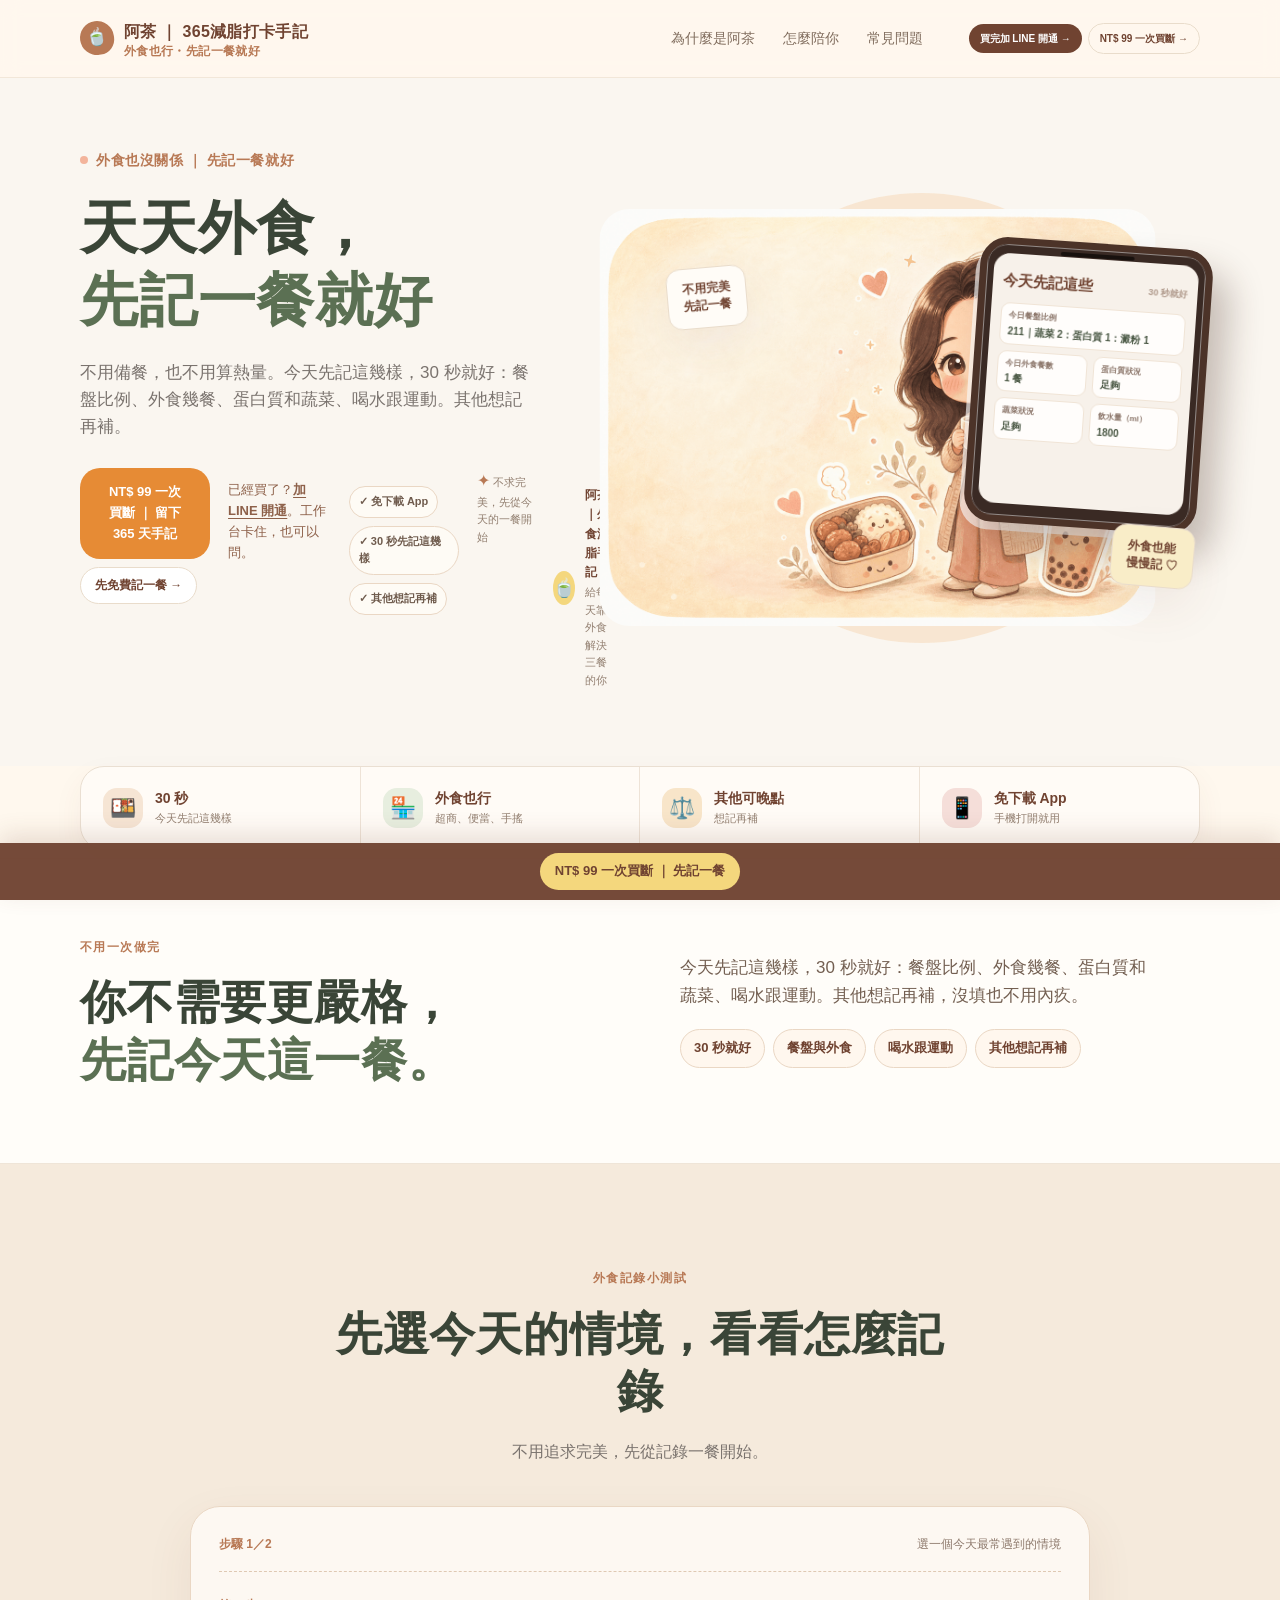
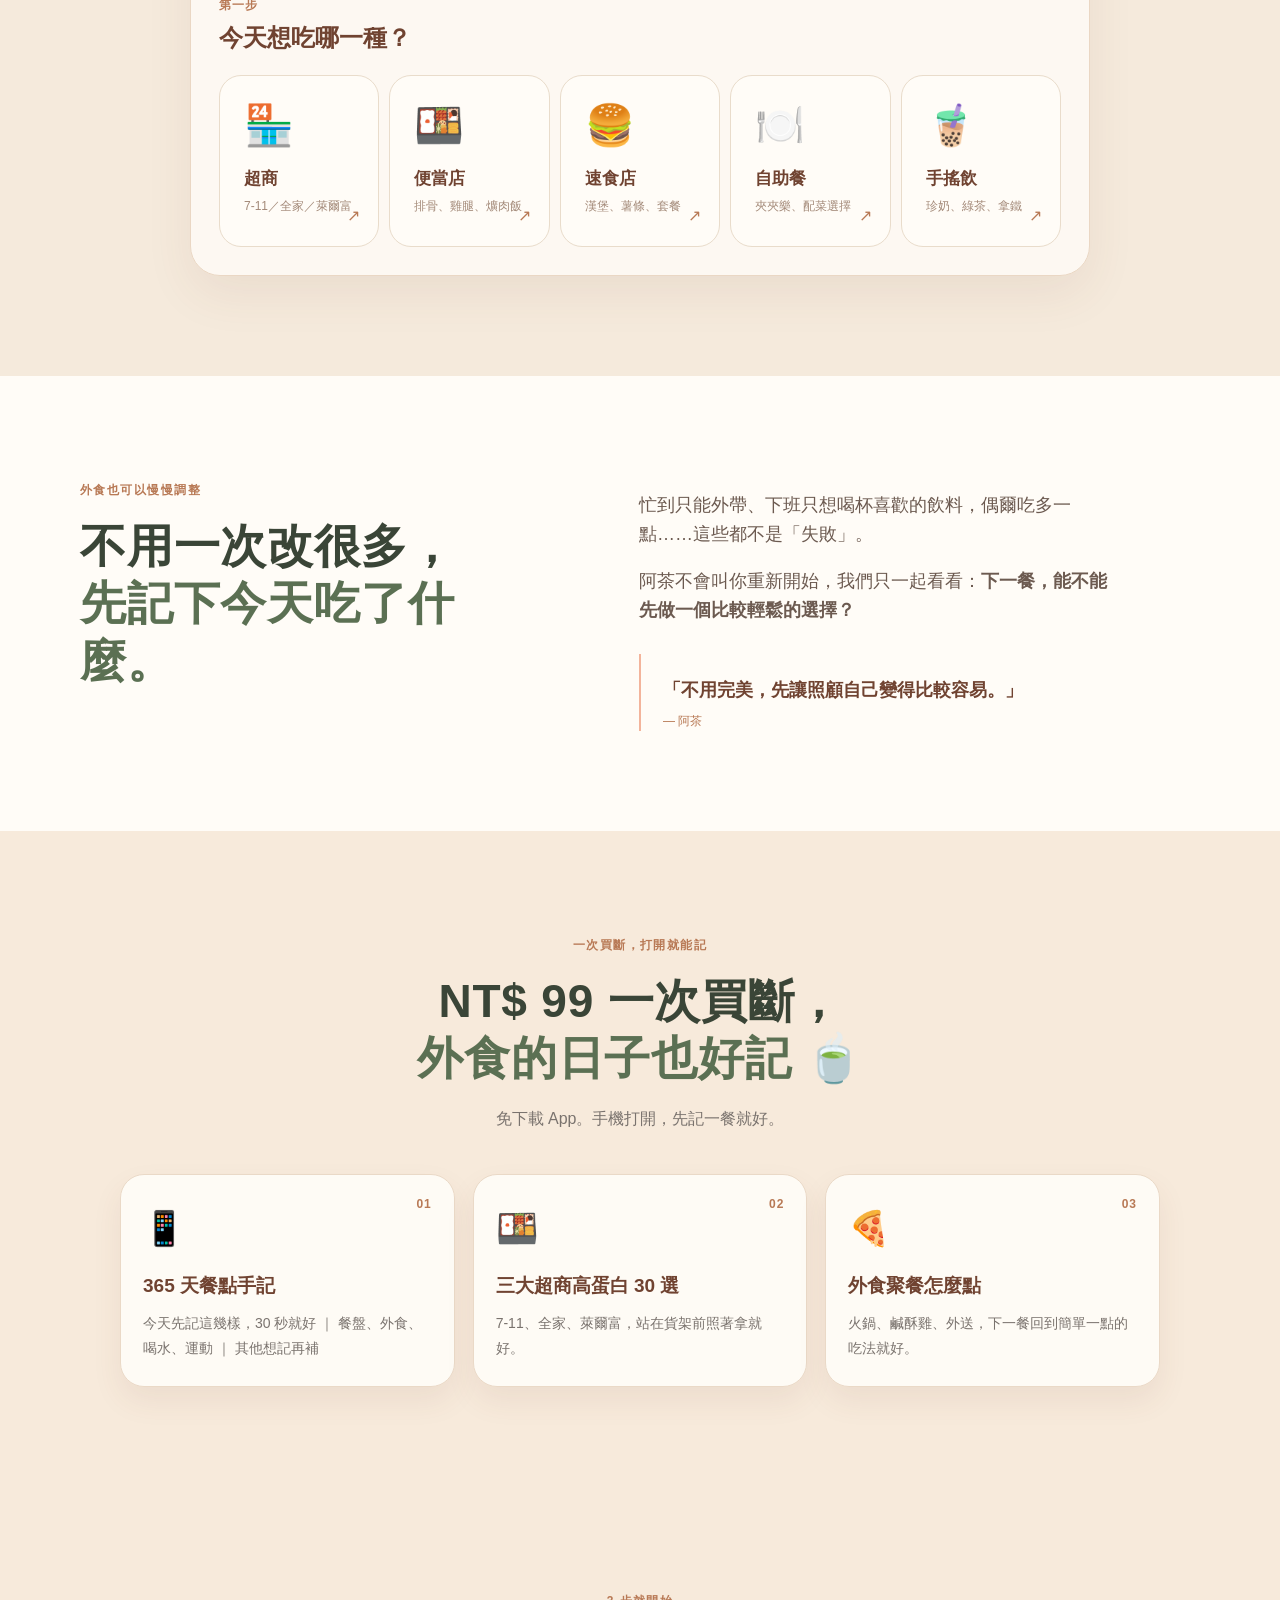
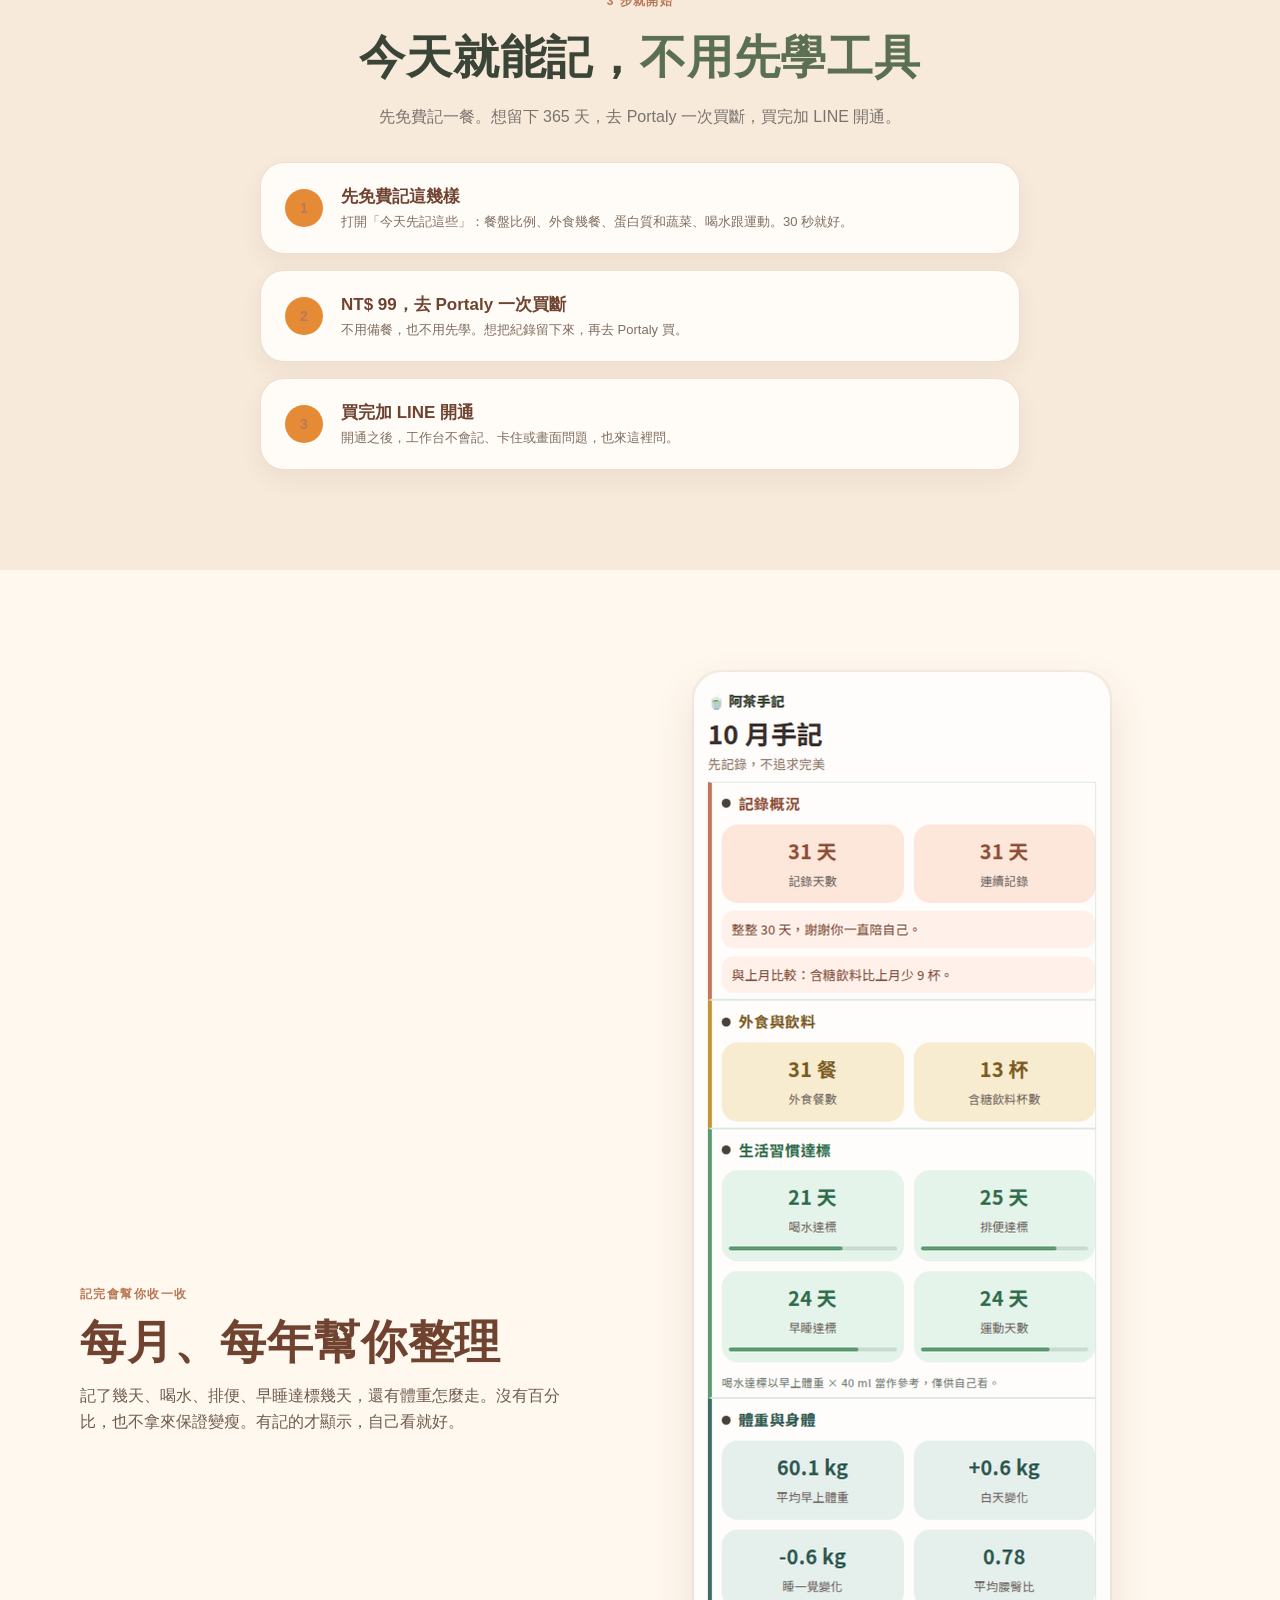
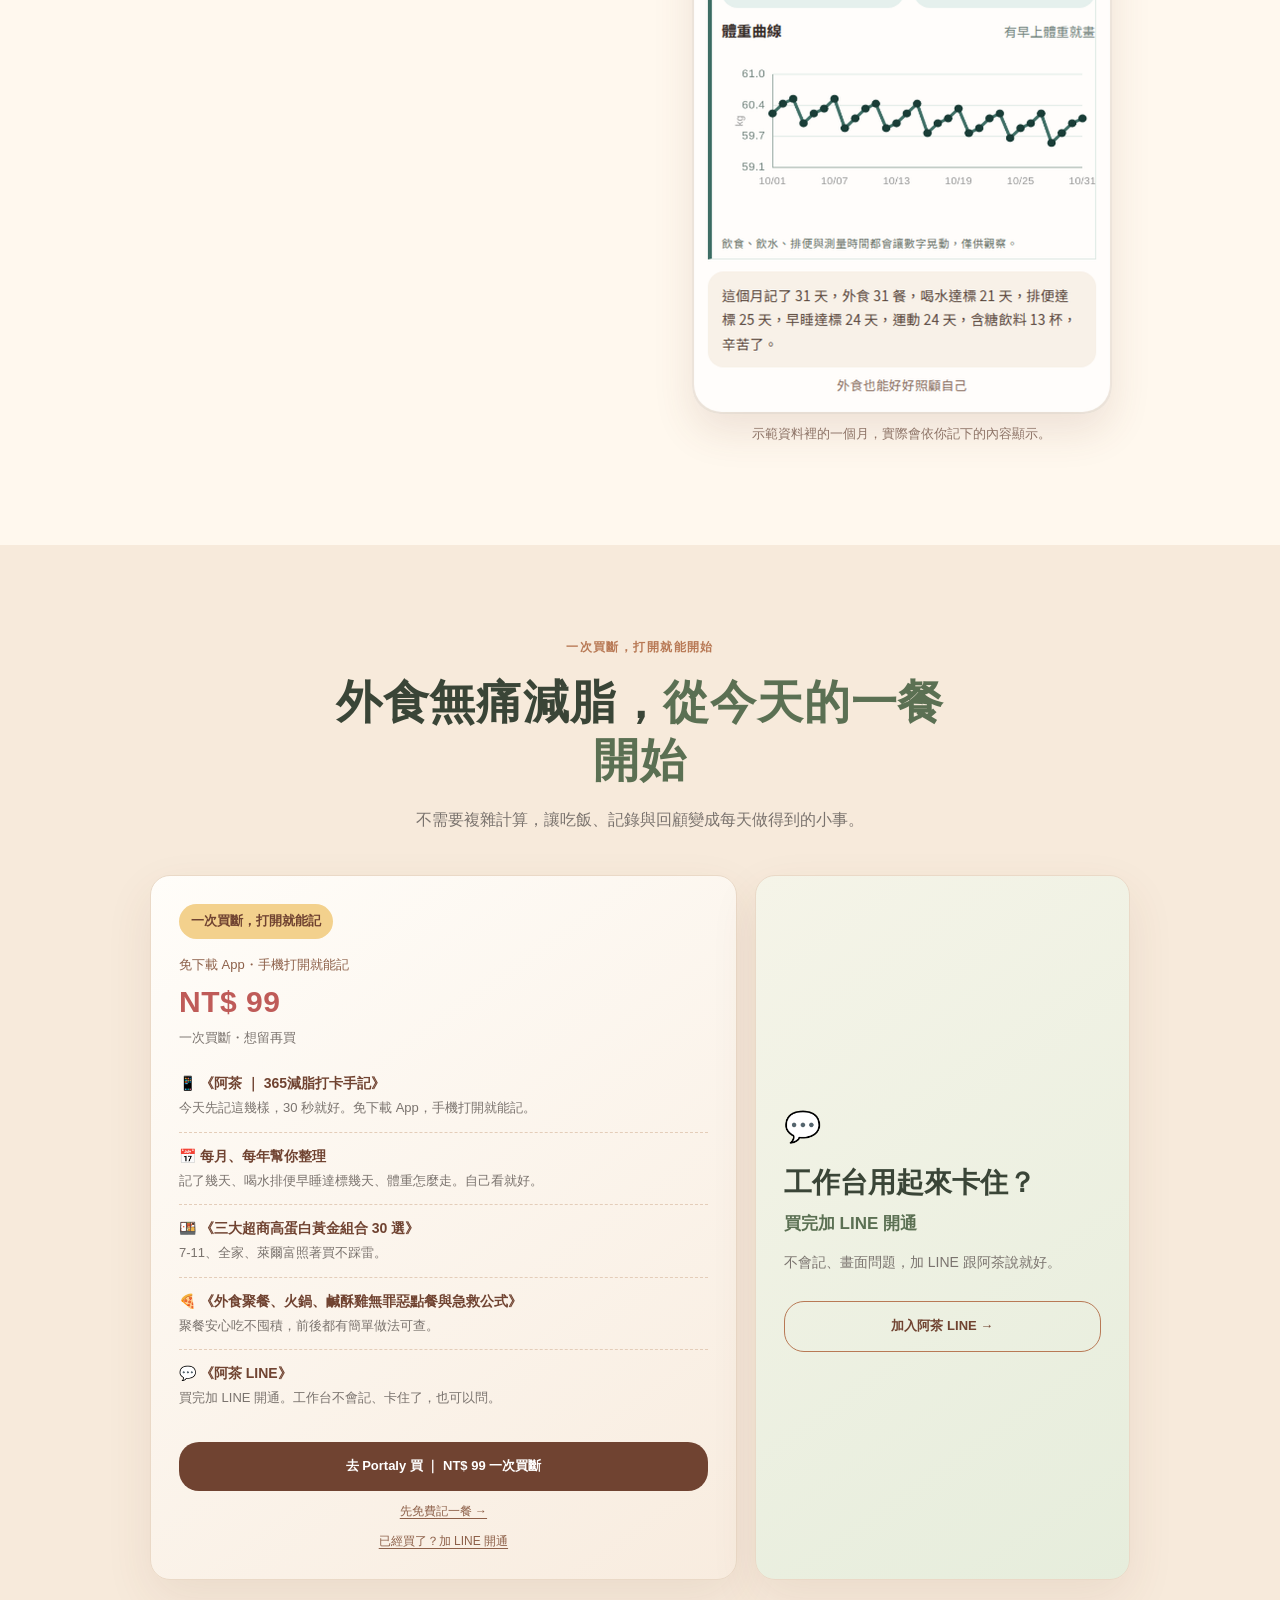
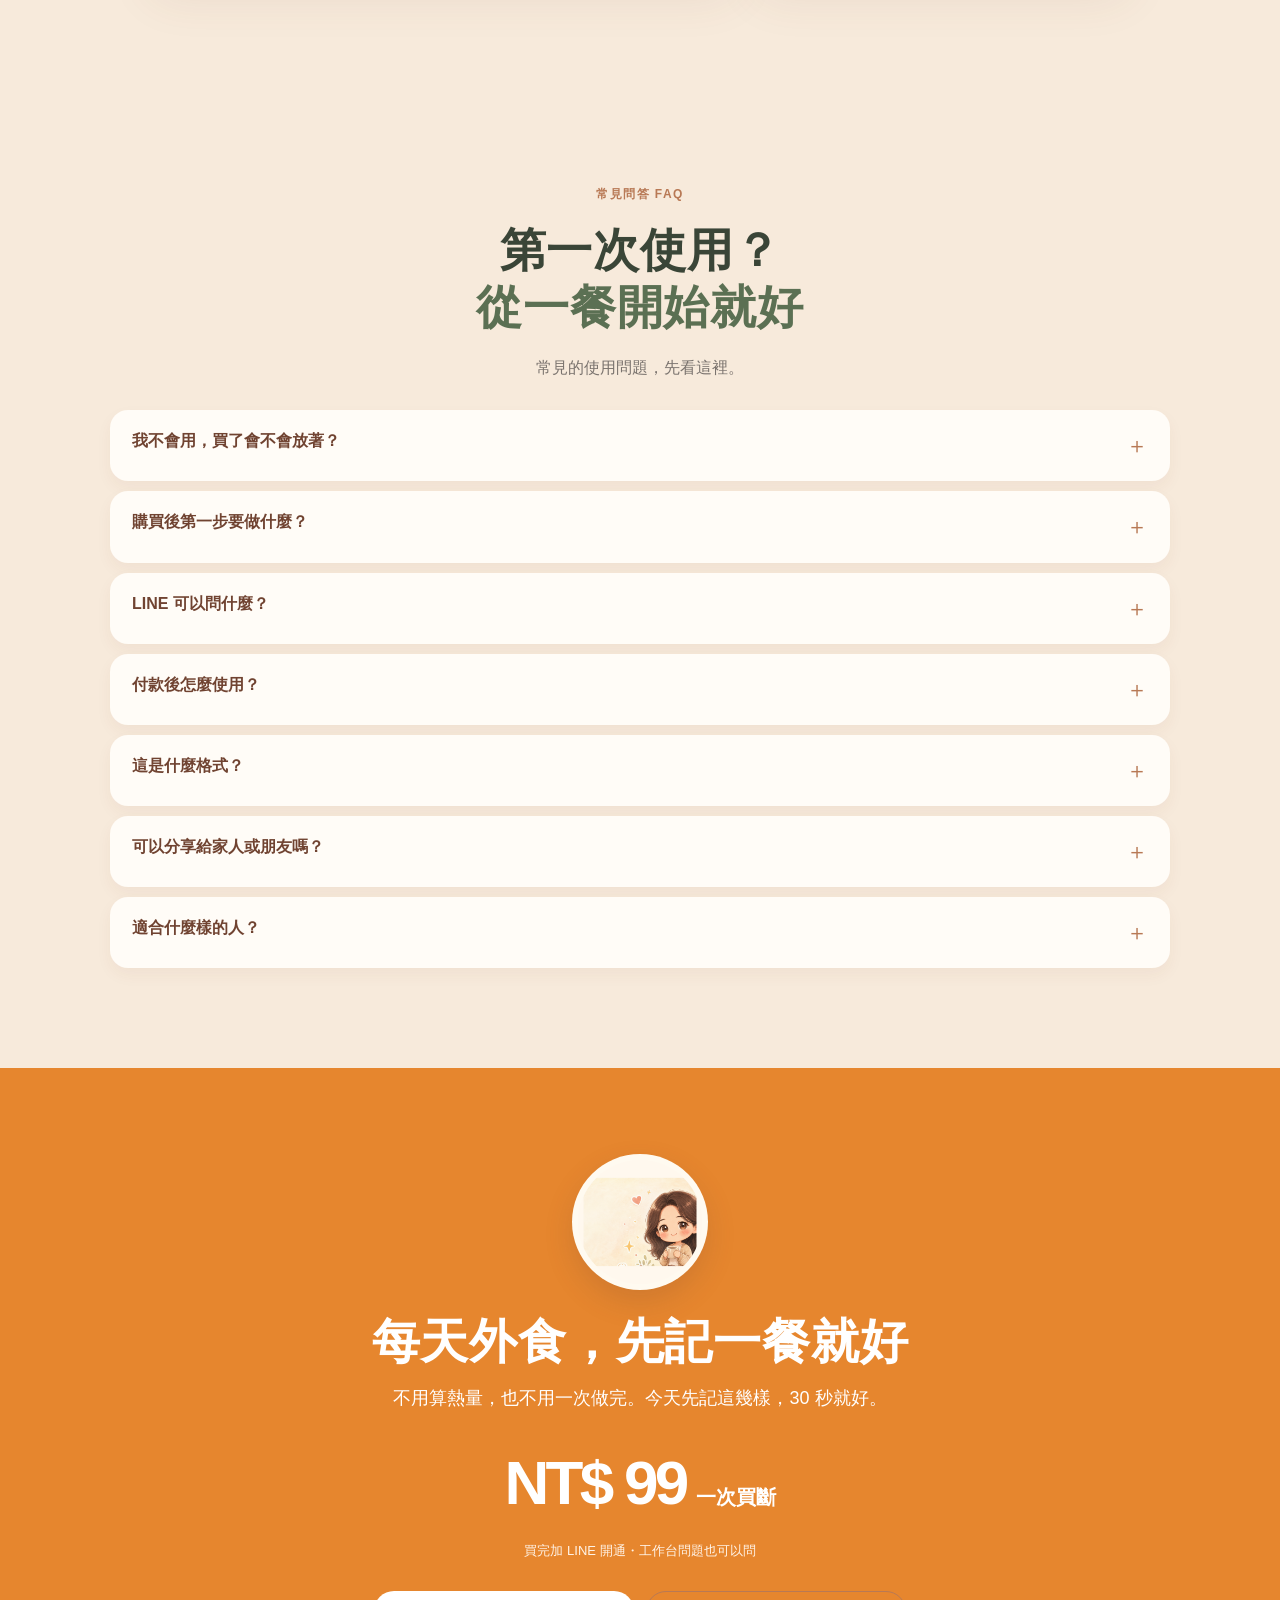
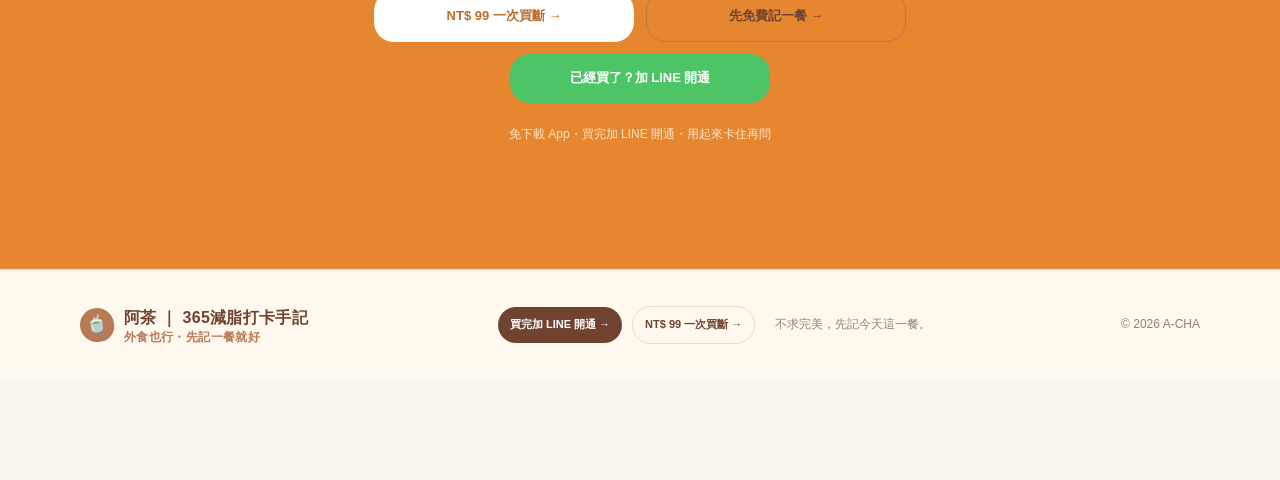
==== index.html @ fcdd1b73 "公開文案改為收驗證連結，登入入口改稱登入頁 Co-authored-by: swjonlyone <swjonlyone@users.noreply.github.com>" ====
<!doctype html>
<html lang="zh-Hant-TW">
<head>
  <meta charset="utf-8" />
  <meta name="viewport" content="width=device-width, initial-scale=1" />
  <meta name="description" content="阿茶｜365 減脂打卡手記：外食也能先記一餐。免下載 App，NT$ 99 一次買斷，買完加 LINE 開通。" />
  <title>🍵 阿茶 ｜ 365減脂打卡手記</title>
  <link rel="preconnect" href="https://fonts.googleapis.com">
  <link rel="preconnect" href="https://fonts.gstatic.com" crossorigin>
  <link rel="preload" as="image" href="assets/acha-hero.png" fetchpriority="high">
  <link rel="stylesheet" href="styles.css?v=4" />
</head>
<body>
  <a class="skip-link" href="#main">跳到主要內容</a>
  <header class="site-header">
    <div class="shell nav-wrap">
      <a class="brand" href="#top" aria-label="阿茶首頁"><span class="brand-mark">🍵</span><span>阿茶 ｜ 365減脂打卡手記<span class="brand-sub">外食也行・先記一餐就好</span></span></a>
      <nav class="desktop-nav" aria-label="主要導覽"><a href="#why">為什麼是阿茶</a><a href="#steps">怎麼陪你</a><a href="#faq">常見問題</a></nav>
      <div class="nav-cta-pair"><a class="button button-small button-primary" href="https://lin.ee/rOydflm" target="_blank" rel="noopener noreferrer">買完加 LINE 開通 →</a><a class="button button-small button-secondary" href="https://portaly.cc/swjonlyone/product/AsJrabRIMk2IJMwtBclw" target="_blank" rel="noopener noreferrer">NT$ 99 一次買斷 →</a></div>
    </div>
  </header>

  <main id="main">
    <section class="hero section-pad" id="top"><div class="shell hero-grid"><div class="hero-copy"><div class="eyebrow"><span class="eyebrow-dot"></span>外食也沒關係 ｜ 先記一餐就好</div><h1>天天外食，<br><em>先記一餐就好</em></h1><p class="hero-lede">不用備餐，也不用算熱量。今天先記這幾樣，30 秒就好：餐盤比例、外食幾餐、蛋白質和蔬菜、喝水跟運動。其他想記再補。</p><div class="hero-actions"><div class="cta-pair hero-cta"><a class="button button-primary" href="https://portaly.cc/swjonlyone/product/AsJrabRIMk2IJMwtBclw" target="_blank" rel="noopener noreferrer">NT$ 99 一次買斷 ｜ 留下 365 天手記</a><a class="button button-secondary hero-demo" href="https://swjonlyone.github.io/acha/app/?demo=1&amp;locale=zh-TW" target="_blank" rel="noopener noreferrer">先免費記一餐 →</a></div><p class="hero-bought">已經買了？<a href="https://lin.ee/rOydflm" target="_blank" rel="noopener noreferrer">加 LINE 開通</a>。工作台卡住，也可以問。</p><div class="hero-proof-line"><span>✓ 免下載 App</span><span>✓ 30 秒先記這幾樣</span><span>✓ 其他想記再補</span></div><span class="trust"><span>✦</span> 不求完美，先從今天的一餐開始</span><div class="creator-proof"><span class="creator-avatar">🍵</span><span><b>阿茶｜外食減脂手記</b><small>給每天靠外食解決三餐的你</small></span></div></div></div><div class="hero-art-wrap"><div class="art-glow"></div><div class="hero-composite"><img class="hero-art" src="assets/acha-hero.png" alt="阿茶捧著茶杯，陪你一起面對日常外食" width="1200" height="900" fetchpriority="high" loading="eager" decoding="async"><div class="hero-phone" aria-label="今天先記這些，30 秒就好"><span class="phone-speaker"></span><div class="phone-meal phone-quick"><div class="phone-quick-head"><strong>今天先記這些</strong><span>30 秒就好</span></div><div class="phone-field"><b>今日餐盤比例</b><span>211｜蔬菜 2：蛋白質 1：澱粉 1</span></div><div class="phone-field-row"><div class="phone-field"><b>今日外食餐數</b><span>1 餐</span></div><div class="phone-field"><b>蛋白質狀況</b><span>足夠</span></div></div><div class="phone-field-row"><div class="phone-field"><b>蔬菜狀況</b><span>足夠</span></div><div class="phone-field"><b>飲水量（ml）</b><span>1800</span></div></div></div></div></div><div class="art-sticker sticker-one">不用完美<br>先記一餐</div><div class="art-sticker sticker-two">外食也能<br>慢慢記 ♡</div></div></div></section>

    <section class="hero-feature-strip" aria-label="先記一餐就好"><div class="shell hero-feature-grid"><article><span class="feature-strip-icon">🍱</span><div><b>30 秒</b><small>今天先記這幾樣</small></div></article><article><span class="feature-strip-icon">🏪</span><div><b>外食也行</b><small>超商、便當、手搖</small></div></article><article><span class="feature-strip-icon">⚖️</span><div><b>其他可晚點</b><small>想記再補</small></div></article><article><span class="feature-strip-icon">📱</span><div><b>免下載 App</b><small>手機打開就用</small></div></article></div></section>

    <section class="conversion-intro section-pad" aria-labelledby="conversion-intro-title"><div class="shell conversion-intro-grid"><div><span class="eyebrow">不用一次做完</span><h2 id="conversion-intro-title">你不需要更嚴格，<br><em>先記今天這一餐。</em></h2></div><div class="conversion-intro-copy"><p>今天先記這幾樣，30 秒就好：餐盤比例、外食幾餐、蛋白質和蔬菜、喝水跟運動。其他想記再補，沒填也不用內疚。</p><div class="conversion-pills"><span>30 秒就好</span><span>餐盤與外食</span><span>喝水跟運動</span><span>其他想記再補</span></div></div></div></section>

    <section class="quiz-section section-pad" id="quiz" aria-labelledby="quiz-title"><div class="shell quiz-shell"><div class="section-heading center"><span class="eyebrow">外食記錄小測試</span><h2 id="quiz-title">先選今天的情境，看看怎麼記錄</h2><p>不用追求完美，先從記錄一餐開始。</p></div><div class="quiz-panel" aria-live="polite"><div class="quiz-progress"><span id="quiz-step-label">步驟 1／2</span><span id="quiz-step-hint">選一個今天最常遇到的情境</span></div><div id="quiz-step-one"><p class="quiz-kicker">第一步</p><h3 class="quiz-question">今天想吃哪一種？</h3><div class="quiz-grid quiz-scenarios" role="list"><button class="quiz-card" data-scenario="convenience" role="listitem"><span class="food-icon">🏪</span><span class="quiz-label">超商</span><span class="quiz-hint">7-11／全家／萊爾富</span><span class="card-arrow" aria-hidden="true">↗</span></button><button class="quiz-card" data-scenario="bento" role="listitem"><span class="food-icon">🍱</span><span class="quiz-label">便當店</span><span class="quiz-hint">排骨、雞腿、爌肉飯</span><span class="card-arrow" aria-hidden="true">↗</span></button><button class="quiz-card" data-scenario="fastfood" role="listitem"><span class="food-icon">🍔</span><span class="quiz-label">速食店</span><span class="quiz-hint">漢堡、薯條、套餐</span><span class="card-arrow" aria-hidden="true">↗</span></button><button class="quiz-card" data-scenario="buffet" role="listitem"><span class="food-icon">🍽️</span><span class="quiz-label">自助餐</span><span class="quiz-hint">夾夾樂、配菜選擇</span><span class="card-arrow" aria-hidden="true">↗</span></button><button class="quiz-card" data-scenario="tea" role="listitem"><span class="food-icon">🧋</span><span class="quiz-label">手搖飲</span><span class="quiz-hint">珍奶、綠茶、拿鐵</span><span class="card-arrow" aria-hidden="true">↗</span></button></div></div><div id="quiz-step-two" hidden><p class="quiz-kicker">第二步</p><h3 class="quiz-question" id="quiz-step-two-title" tabindex="-1">選一個餐點看看阿茶怎麼說</h3><div class="quiz-grid quiz-items" role="list"></div><button class="quiz-back" type="button" id="quiz-back">← 換一個情境</button></div><div class="result-card" id="result" aria-live="polite" hidden></div></div></div></section>

    <section class="empathy section-pad" id="why">
      <div class="shell empathy-grid"><div class="section-heading"><span class="eyebrow">外食也可以慢慢調整</span><h2>不用一次改很多，<br><em>先記下今天吃了什麼。</em></h2></div><div class="empathy-copy"><p>忙到只能外帶、下班只想喝杯喜歡的飲料，偶爾吃多一點……這些都不是「失敗」。</p><p>阿茶不會叫你重新開始，我們只一起看看：<strong>下一餐，能不能先做一個比較輕鬆的選擇？</strong></p><div class="quote">「不用完美，先讓照顧自己變得比較容易。」<span>— 阿茶</span></div></div></div>
    </section>

    <section class="features section-pad" id="tools"><div class="shell tools-shell"><div class="section-heading center"><span class="eyebrow">一次買斷，打開就能記</span><h2>NT$ 99 一次買斷，<br><em>外食的日子也好記 🍵</em></h2><p>免下載 App。手機打開，先記一餐就好。</p></div><div class="tool-grid"><article class="tool-card"><span class="tool-number">01</span><div class="tool-icon">📱</div><h3>365 天餐點手記</h3><p>今天先記這幾樣，30 秒就好 ｜ 餐盤、外食、喝水、運動 ｜ 其他想記再補</p></article><article class="tool-card"><span class="tool-number">02</span><div class="tool-icon">🍱</div><h3>三大超商高蛋白 30 選</h3><p>7-11、全家、萊爾富，站在貨架前照著拿就好。</p></article><article class="tool-card"><span class="tool-number">03</span><div class="tool-icon">🍕</div><h3>外食聚餐怎麼點</h3><p>火鍋、鹹酥雞、外送，下一餐回到簡單一點的吃法就好。</p></article></div></div></section>
    <section class="steps section-pad" id="steps"><div class="shell steps-shell"><div class="section-heading center"><span class="eyebrow">3 步就開始</span><h2>今天就能記，<em>不用先學工具</em></h2><p>先免費記一餐。想留下 365 天，去 Portaly 一次買斷，買完加 LINE 開通。</p></div><div class="step-list"><div class="step"><span class="step-badge">1</span><div><h3>先免費記這幾樣</h3><p>打開「今天先記這些」：餐盤比例、外食幾餐、蛋白質和蔬菜、喝水跟運動。30 秒就好。</p></div></div><div class="step"><span class="step-badge">2</span><div><h3>NT$ 99，去 Portaly 一次買斷</h3><p>不用備餐，也不用先學。想把紀錄留下來，再去 Portaly 買。</p></div></div><div class="step"><span class="step-badge">3</span><div><h3>買完加 LINE 開通</h3><p>開通之後，工作台不會記、卡住或畫面問題，也來這裡問。</p></div></div></div></div></section>

    <section class="summary-preview section-pad" id="summaries"><div class="shell summary-preview-grid"><div class="summary-preview-copy"><span class="eyebrow">記完會幫你收一收</span><h2>每月、每年幫你整理</h2><p>記了幾天、喝水、排便、早睡達標幾天，還有體重怎麼走。沒有百分比，也不拿來保證變瘦。有記的才顯示，自己看就好。</p></div><figure class="summary-preview-figure"><img src="assets/month-summary-example.png" alt="10 月手記範例：記錄天數、外食與飲料、生活習慣達標天數，以及早上體重曲線" width="720" height="2304"><figcaption>示範資料裡的一個月，實際會依你記下的內容顯示。</figcaption></figure></div></section>
    <section class="plan section-pad" id="plan"><div class="shell sales-plan"><div class="section-heading center"><span class="eyebrow">一次買斷，打開就能開始</span><h2>外食無痛減脂，<em>從今天的一餐開始</em></h2><p>不需要複雜計算，讓吃飯、記錄與回顧變成每天做得到的小事。</p></div><div class="offer-grid"><article class="offer-card offer-main"><div class="offer-ribbon">一次買斷，打開就能記</div><div class="offer-price"><del>免下載 App・手機打開就能記</del><strong>NT$ 99</strong><span class="price-divider">一次買斷・想留再買</span></div><ul class="offer-list"><li><b>📱 《阿茶 ｜ 365減脂打卡手記》</b><span>今天先記這幾樣，30 秒就好。免下載 App，手機打開就能記。</span></li><li><b>📅 每月、每年幫你整理</b><span>記了幾天、喝水排便早睡達標幾天、體重怎麼走。自己看就好。</span></li><li><b>🍱 《三大超商高蛋白黃金組合 30 選》</b><span>7-11、全家、萊爾富照著買不踩雷。</span></li><li><b>🍕 《外食聚餐、火鍋、鹹酥雞無罪惡點餐與急救公式》</b><span>聚餐安心吃不囤積，前後都有簡單做法可查。</span></li><li><b>💬 《阿茶 LINE》</b><span>買完加 LINE 開通。工作台不會記、卡住了，也可以問。</span></li></ul><a class="button button-primary offer-buy" href="https://portaly.cc/swjonlyone/product/AsJrabRIMk2IJMwtBclw" target="_blank" rel="noopener noreferrer">去 Portaly 買 ｜ NT$ 99 一次買斷</a><a class="offer-login" href="https://swjonlyone.github.io/acha/app/?demo=1&locale=zh-TW" target="_blank" rel="noopener noreferrer">先免費記一餐 →</a><a class="offer-login" href="https://lin.ee/rOydflm" target="_blank" rel="noopener noreferrer">已經買了？加 LINE 開通</a></article><article id="line-aftercare" class="offer-card offer-line"><span class="offer-icon">💬</span><h3>工作台用起來卡住？</h3><h4>買完加 LINE 開通</h4><p>不會記、畫面問題，加 LINE 跟阿茶說就好。</p><a class="button button-outline" href="https://lin.ee/rOydflm" target="_blank" rel="noopener noreferrer">加入阿茶 LINE →</a></article></div></div></section>
    <section class="faq section-pad" id="faq">
      <div class="shell faq-shell">
        <div class="section-heading center">
          <span class="eyebrow">常見問答 FAQ</span>
          <h2>第一次使用？<br><em>從一餐開始就好</em></h2>
          <p>常見的使用問題，先看這裡。</p>
        </div>
        <div class="faq-list">
          <details><summary>我不會用，買了會不會放著？<span>＋</span></summary><p>先從免費體驗記一餐就好。想留下 365 天，去 Portaly 買，買完加 LINE 開通。開通後到<a href="https://swjonlyone.github.io/acha/app/?unlock=1">登入頁</a>，用購買 Email 收驗證連結登入，紀錄才會留在雲端。</p></details>
          <details><summary>購買後第一步要做什麼？<span>＋</span></summary><p>先加 LINE 跟阿茶說一聲開通。開通後打開登入頁 <a href="https://swjonlyone.github.io/acha/app/?unlock=1">https://swjonlyone.github.io/acha/app/?unlock=1</a>，用購買 Email 收驗證連結登入，再記今天的一餐。工作台不會記、卡住了，也可以在 LINE 問。</p></details>
          <details><summary>LINE 可以問什麼？<span>＋</span></summary><p>工作台用起來卡住、不會記、畫面怪怪的，都可以問。買完也是加 LINE 開通。</p></details>
          <details><summary>付款後怎麼使用？<span>＋</span></summary><p>NT$ 99 一次買斷。付完先加 LINE 開通，再用購買 Email 到<a href="https://swjonlyone.github.io/acha/app/?unlock=1">登入頁</a>收驗證連結登入。</p></details>
          <details><summary>這是什麼格式？<span>＋</span></summary><p>手機網頁，免下載 App。付款後加 LINE 開通就能記。</p></details>
          <details><summary>可以分享給家人或朋友嗎？<span>＋</span></summary><p>本產品為個人使用授權，每筆訂單限購買者本人使用，請勿轉售、轉傳或公開分享。需要協助時，可以透過 LINE 詢問操作問題。</p></details><details><summary>適合什麼樣的人？<span>＋</span></summary><p>適合每天吃外食、不想先學複雜工具、希望開始記錄飲食的人；不提供醫療或個人化營養診斷。</p></details>
        </div>
      </div>
    </section>
  </main>
    <section class="final-cta section-pad" aria-labelledby="final-cta-title"><div class="shell final-cta-card"><div class="tea-character final-avatar-frame" aria-hidden="true"><img class="final-avatar" src="assets/acha-avatar.png" alt="" /></div><h2 id="final-cta-title">每天外食，先記一餐就好</h2><p>不用算熱量，也不用一次做完。今天先記這幾樣，30 秒就好。</p><div class="final-price"><strong>NT$ 99</strong><span>一次買斷</span></div><small>買完加 LINE 開通・工作台問題也可以問</small><div class="final-actions"><a class="button final-buy" href="https://portaly.cc/swjonlyone/product/AsJrabRIMk2IJMwtBclw" target="_blank" rel="noopener noreferrer">NT$ 99 一次買斷 →</a><a class="button button-outline" href="https://swjonlyone.github.io/acha/app/?demo=1&locale=zh-TW" target="_blank" rel="noopener noreferrer">先免費記一餐 →</a><a class="button final-line" href="https://lin.ee/rOydflm" target="_blank" rel="noopener noreferrer">已經買了？加 LINE 開通</a></div><div class="final-note">免下載 App・買完加 LINE 開通・用起來卡住再問</div></div></section>
    <div class="sticky-buy" role="region" aria-label="快速購買"><a href="https://portaly.cc/swjonlyone/product/AsJrabRIMk2IJMwtBclw" target="_blank" rel="noopener noreferrer">NT$ 99 一次買斷 ｜ 先記一餐</a></div>
  <footer class="site-footer"><div class="shell footer-wrap"><a class="brand" href="#top"><span class="brand-mark">🍵</span><span>阿茶 ｜ 365減脂打卡手記<span class="brand-sub">外食也行・先記一餐就好</span></span></a><div class="cta-pair footer-cta"><a class="button button-primary" href="https://lin.ee/rOydflm" target="_blank" rel="noopener noreferrer">買完加 LINE 開通 →</a><a class="button button-secondary" href="https://portaly.cc/swjonlyone/product/AsJrabRIMk2IJMwtBclw" target="_blank" rel="noopener noreferrer">NT$ 99 一次買斷 →</a></div><p>不求完美，先記今天這一餐。</p><span class="copyright">© 2026 A-CHA</span></div></footer>
  <script src="script.js?v=2"></script>
</body>
</html>
---- styles.css ----
:root{--cream:#fff8ee;--milk:#fffcf7;--tea:#b87955;--dark:#704331;--sage:#afc3a4;--peach:#f3b49b;--yellow:#f4d77d;--ink:#3f3731;--line:#e9dccb;--shadow:0 18px 48px rgba(112,67,49,.08);--serif:'Noto Sans TC',sans-serif}*{box-sizing:border-box}html{scroll-behavior:smooth}body{margin:0;background:var(--cream);color:var(--ink);font-family:'Zen Maru Gothic','M PLUS Rounded 1c','Noto Sans TC',-apple-system,sans-serif;font-size:16px;line-height:1.7}a{color:inherit;text-decoration:none}button{font:inherit}.shell{width:min(1120px,calc(100% - 40px));margin:0 auto}.skip-link{position:absolute;left:-9999px}.skip-link:focus{left:16px;top:12px;padding:8px 14px;background:var(--dark);color:white;z-index:10;border-radius:8px}.cta-pair{display:flex;align-items:center;gap:10px;flex-wrap:wrap}.cta-pair .button{white-space:normal;text-align:center}.button-secondary{background:transparent;border:1px solid var(--line);color:var(--dark);font-weight:600}.button-secondary:hover{background:#fff1df;border-color:var(--tea);box-shadow:none}.nav-cta-pair{display:flex;align-items:center;gap:6px;margin-left:18px}.nav-cta-pair .button{font-size:10px;line-height:1.3;padding:8px 11px}.hero-cta{flex-direction:column;align-items:flex-start;gap:8px}.hero-cta .button-secondary{font-size:12px;padding:8px 14px}.card-cta{position:absolute;left:30px;right:30px;bottom:24px;flex-direction:column;align-items:stretch;gap:7px}.card-cta .button{width:100%;font-size:11px;line-height:1.3;padding:9px 10px}.steps-cta{flex-direction:column;align-items:flex-start;margin-top:18px;gap:8px}.steps-cta .button-secondary{font-size:12px;padding:8px 12px}.plan-cta{flex-direction:column;align-items:stretch;gap:8px}.plan-cta .button-secondary{font-size:11px;padding:9px 10px}.footer-cta{margin-left:auto}.footer-cta .button{font-size:11px;padding:9px 12px}.site-header{height:78px;display:flex;align-items:center;border-bottom:1px solid rgba(233,220,203,.6);background:rgba(255,248,238,.9);backdrop-filter:blur(10px);position:sticky;top:0;z-index:5}.nav-wrap,.footer-wrap{display:flex;align-items:center;justify-content:space-between}.brand{display:flex;align-items:center;gap:10px;font-weight:800;letter-spacing:.02em;color:var(--dark)}.brand-mark{display:grid;place-items:center;width:34px;height:34px;border-radius:50% 50% 45% 50%;background:var(--tea);color:#fff;font-weight:800;transform:rotate(-8deg)}.brand-sub{display:block;font-size:10px;font-weight:500;letter-spacing:.08em;color:var(--tea);line-height:1.2}.desktop-nav{display:flex;gap:28px;margin-left:auto;margin-right:28px;font-size:14px;color:#806c5d}.desktop-nav a:hover,.text-link:hover{color:var(--tea)}.button{display:inline-flex;align-items:center;justify-content:center;gap:9px;border-radius:999px;padding:14px 23px;font-weight:700;transition:.2s ease}.button:hover{transform:translateY(-2px);box-shadow:0 9px 20px rgba(112,67,49,.12)}.button-primary{background:var(--dark);color:#fff}.button-light{background:#fff;color:var(--dark);font-size:14px}.button-outline{border:1px solid var(--tea);color:var(--dark)}.button-small{padding:8px 16px;font-size:13px}.section-pad{padding:100px 0}.hero{padding:68px 0 76px;overflow:hidden}.hero-grid{display:grid;grid-template-columns:1fr 1.04fr;align-items:center;gap:30px}.eyebrow{display:inline-flex;align-items:center;gap:8px;color:var(--tea);font-size:12px;font-weight:800;letter-spacing:.12em}.eyebrow-dot{width:8px;height:8px;border-radius:50%;background:var(--peach)}h1,h2,h3,p{margin-top:0}h1,h2{letter-spacing:-.05em;line-height:1.25}h1{font-size:clamp(38px,5vw,58px);margin:20px 0 22px;color:var(--dark)}h2{font-size:clamp(30px,4vw,46px);margin:16px 0 18px;color:var(--dark)}h1 em,h2 em{font-style:normal;color:var(--tea)}.hero-lede{font-size:17px;max-width:450px;color:#756659}.hero-lede strong{color:var(--dark)}.hero-actions{display:flex;align-items:center;gap:18px;margin-top:28px}.trust{font-size:11px;color:#927f70}.trust span{color:var(--tea);font-size:16px}.people-note{display:flex;align-items:center;gap:10px;margin-top:30px;font-size:12px;color:#887568}.people-note b{color:var(--dark)}.avatar-stack{display:flex}.avatar-stack i{display:grid;place-items:center;width:27px;height:27px;background:var(--peach);border:2px solid var(--cream);border-radius:50%;font-style:normal;font-size:10px;color:var(--dark);margin-left:-6px}.avatar-stack i:first-child{margin-left:0;background:var(--sage)}.avatar-stack i:last-child{background:var(--yellow)}.hero-art-wrap{position:relative;min-height:470px;display:flex;align-items:center;justify-content:center}.art-glow{position:absolute;width:450px;height:450px;border-radius:50%;background:#f7dec0;opacity:.62}.hero-art{position:relative;width:min(100%,590px);mix-blend-mode:multiply;border-radius:30px;display:block}.art-sticker{position:absolute;background:var(--milk);border:1px solid var(--line);box-shadow:var(--shadow);padding:12px 15px;border-radius:14px;font-size:12px;line-height:1.45;color:var(--dark);font-weight:700;transform:rotate(-5deg)}.sticker-one{left:4%;top:18%}.sticker-two{right:1%;bottom:14%;background:#f9edc8;transform:rotate(5deg)}.quiz-section{background:#f5eadc}.quiz-shell{position:relative}.section-heading.center{text-align:center;max-width:620px;margin:0 auto 42px}.section-heading p{color:#826f63}.quiz-grid{display:grid;grid-template-columns:repeat(4,1fr);gap:14px}.quiz-card{position:relative;text-align:left;background:var(--milk);border:1px solid var(--line);border-radius:22px;padding:24px;cursor:pointer;color:var(--ink);transition:.2s ease;min-height:172px}.quiz-card:hover,.quiz-card:focus-visible{border-color:var(--tea);background:#fff1df;transform:translateY(-3px);outline:none;box-shadow:0 10px 20px rgba(112,67,49,.08)}.food-icon{display:block;font-size:40px;line-height:1;margin-bottom:20px}.quiz-label{display:block;font-weight:800;font-size:17px;color:var(--dark)}.quiz-hint{font-size:12px;color:#a38978}.card-arrow{position:absolute;right:18px;bottom:18px;color:var(--tea)}.result-card{margin:26px auto 0;max-width:720px;background:var(--milk);border:1px solid var(--tea);border-radius:26px;padding:28px;box-shadow:var(--shadow);animation:rise .35s ease}.result-inner{display:grid;grid-template-columns:90px 1fr;gap:20px;align-items:start}.result-visual{display:grid;place-items:center;width:76px;height:76px;border-radius:22px;background:#f7dec0;font-size:38px}.result-card h3{font-size:26px;color:var(--dark);margin:4px 0 8px}.result-card p{margin-bottom:12px}.result-card ul{margin:0 0 17px;padding-left:20px;color:#6f5b4d}.result-card li::marker{color:var(--tea)}.result-actions{display:flex;flex-wrap:wrap;gap:10px}.result-note{font-size:12px;color:#927f70;margin:12px 0 0}.empathy{background:var(--milk)}.empathy-grid,.steps-grid,.faq-grid{display:grid;grid-template-columns:.9fr 1.1fr;gap:100px;align-items:start}.empathy-copy{max-width:470px;padding-top:15px}.empathy-copy p{font-size:18px;color:#6c5a50}.quote{margin-top:30px;padding:22px 0 0 22px;border-left:2px solid var(--peach);font-size:18px;color:var(--dark);font-weight:700}.quote span{display:block;margin-top:7px;font-size:12px;color:var(--tea);font-weight:500}.features{padding-top:92px}.feature-grid{display:grid;grid-template-columns:repeat(3,1fr);gap:16px}.feature-card{position:relative;min-height:370px;border-radius:24px;padding:30px;background:#f3e4d3;overflow:hidden}.feature-card:nth-child(2){background:#e2eadc}.feature-card:nth-child(3){background:#f7e2d7}.feature-number{font-family:-apple-system,BlinkMacSystemFont,"Segoe UI",Roboto,"Helvetica Neue",Arial,"Noto Sans TC",sans-serif;font-size:12px;color:#9a7f6d}.feature-icon{position:absolute;top:22px;right:27px;font-size:36px;color:var(--tea)}.feature-card h3{font-size:23px;margin:76px 0 12px;color:var(--dark)}.feature-card p{font-size:15px;color:#735f51}.feature-card a span{color:var(--tea);margin-left:6px}.member-value{padding-top:20px;padding-bottom:92px;background:var(--cream)}.member-value-card{display:grid;grid-template-columns:auto 1fr auto;gap:24px;align-items:center;padding:34px 38px;border:1px solid #edcdbb;border-radius:30px;background:linear-gradient(110deg,#fff4e9 0%,#fce9de 100%);box-shadow:var(--shadow)}.member-value-mark{display:grid;place-items:center;width:52px;height:52px;border-radius:18px;background:var(--yellow);color:var(--dark);font-size:24px}.member-value-card h2{font-size:clamp(26px,3.2vw,38px);margin:10px 0 12px}.member-value-card p{max-width:650px;margin:0;color:#6f5b4d;font-size:16px}.member-value-note{min-width:170px;padding:18px 20px;border-radius:20px;background:rgba(255,255,255,.72);border:1px solid rgba(233,220,203,.9);color:var(--dark)}.member-value-note span,.member-value-note small{display:block;color:var(--tea);font-size:11px}.member-value-note strong{display:block;font-size:18px;line-height:1.45;margin:5px 0}.member-value-note small{color:#927f70}.feature-card h3{line-height:1.4}.steps{background:#f6e8db}.steps-grid{align-items:center}.steps-grid .section-heading p{max-width:350px}.text-link{display:inline-flex;gap:10px;color:var(--dark);font-weight:800;border-bottom:1px solid var(--tea);padding-bottom:5px}.step-list{border-top:1px solid var(--line)}.step{display:grid;grid-template-columns:62px 1fr;gap:18px;padding:22px 0;border-bottom:1px solid var(--line)}.step>span{font-family:-apple-system,BlinkMacSystemFont,"Segoe UI",Roboto,"Helvetica Neue",Arial,"Noto Sans TC",sans-serif;font-weight:700;color:var(--tea);font-size:14px}.step h3{margin:0 0 4px;font-size:17px;color:var(--dark)}.step p{margin:0;font-size:14px;color:#806d61}.plan{padding-top:88px}.plan-card{display:grid;grid-template-columns:1.4fr .8fr;gap:50px;padding:56px;border-radius:30px;background:var(--dark);color:#fff;overflow:hidden;position:relative}.plan-card:after{content:'茶';position:absolute;right:38%;bottom:-72px;font-size:250px;color:rgba(255,255,255,.045);font-weight:800}.plan-card h2{color:#fff;max-width:530px}.plan-card h2 em{color:var(--peach)}.plan-card .eyebrow{color:var(--yellow)}.check-list{padding:0;margin:26px 0 0;list-style:none;position:relative;z-index:1}.check-list li{margin:9px 0;color:#fbeee3;font-size:14px}.check-list li:before{content:'✓';color:var(--yellow);margin-right:10px;font-weight:800}.price-box{align-self:center;background:#83523c;padding:27px;border-radius:22px;position:relative;z-index:1}.price-box>span{font-size:13px;color:#f7dbc5}.price-box strong{display:block;font-family:-apple-system,BlinkMacSystemFont,"Segoe UI",Roboto,"Helvetica Neue",Arial,"Noto Sans TC",sans-serif;font-size:42px;letter-spacing:-.05em;margin:3px 0 18px}.price-box strong small{font-family:-apple-system,BlinkMacSystemFont,"Segoe UI",Roboto,"Helvetica Neue",Arial,"Noto Sans TC",sans-serif;font-size:15px;font-weight:500;letter-spacing:0}.price-box .button{width:100%;font-size:12px}.price-box>small{display:block;font-size:10px;line-height:1.6;color:#eed9c8;margin-top:13px}.membership-benefits{margin-top:28px}.membership-heading{text-align:center;max-width:760px;margin:0 auto 28px}.membership-heading h2{font-size:clamp(28px,4vw,44px);margin:12px 0 12px}.membership-heading p{margin:0;color:#806d61}.benefit-grid{display:grid;grid-template-columns:repeat(3,1fr);gap:14px}.benefit-card{display:flex;gap:16px;align-items:flex-start;min-height:220px;padding:24px;border:1px solid #edcdbb;border-radius:24px;background:linear-gradient(145deg,#fff7ee 0%,#f9e7dc 100%);box-shadow:var(--shadow)}.benefit-card:nth-child(2){background:linear-gradient(145deg,#f4f5e9 0%,#e9eddc 100%)}.benefit-card:nth-child(3){background:linear-gradient(145deg,#fff5ed 0%,#f7ddd2 100%)}.benefit-icon{display:grid;place-items:center;flex:0 0 42px;width:42px;height:42px;border-radius:15px;background:rgba(255,255,255,.72);font-size:23px}.benefit-card h3{margin:0 0 11px;color:var(--dark);font-size:19px;line-height:1.45}.benefit-card p{margin:0;color:#735f51;font-size:14px;line-height:1.7}.benefit-card ul{margin:0;padding-left:19px;color:#735f51;font-size:13px;line-height:1.65}.benefit-card li+li{margin-top:9px}.benefit-card li::marker{color:var(--tea)}.faq{background:var(--milk)}.faq-grid{align-items:start}.faq-list{border-top:1px solid var(--line)}details{border-bottom:1px solid var(--line)}summary{display:flex;justify-content:space-between;gap:20px;padding:20px 0;cursor:pointer;list-style:none;font-weight:700;color:var(--dark)}summary::-webkit-details-marker{display:none}summary span{font-size:22px;color:var(--tea);font-weight:400;transition:.2s}details[open] summary span{transform:rotate(45deg)}details p{padding:0 35px 20px 0;margin:0;color:#756459;font-size:14px}.site-footer{padding:35px 0;border-top:1px solid var(--line);background:var(--cream)}.footer-wrap{gap:20px}.footer-wrap p,.copyright{margin:0;font-size:12px;color:#967f6e}.copyright{margin-left:auto}@keyframes rise{from{opacity:0;transform:translateY(8px)}to{opacity:1;transform:none}}@media(max-width:800px){.site-header{height:130px;align-items:flex-start;padding-top:17px}.nav-wrap{position:relative;align-items:flex-start}.nav-cta-pair{position:absolute;right:0;top:52px;width:min(270px,calc(100vw - 32px));flex-direction:column;align-items:stretch;gap:6px}.nav-cta-pair .button{width:100%;font-size:11px}.hero-cta .button-secondary{font-size:11px}.hero-actions{gap:10px}.feature-card{min-height:370px}.footer-cta{order:3;width:100%;margin:0;flex-direction:column;align-items:stretch}.footer-cta .button{width:100%}}@media(max-width:800px){.membership-benefits{margin-top:22px}.membership-heading{text-align:left;margin-bottom:22px}.membership-heading h2{font-size:30px}.benefit-grid{grid-template-columns:1fr;gap:12px}.benefit-card{min-height:0;padding:20px;border-radius:22px}.benefit-card h3{font-size:18px}.benefit-card p,.benefit-card ul{font-size:14px}.member-value{padding-top:0;padding-bottom:76px}.member-value-card{grid-template-columns:1fr;gap:18px;padding:26px 22px;border-radius:26px}.member-value-mark{width:44px;height:44px}.member-value-card p{font-size:15px}.member-value-note{min-width:0;width:100%}.site-header{height:130px}.desktop-nav{display:none}.hero{padding-top:45px}.hero-grid,.empathy-grid,.steps-grid,.faq-grid{grid-template-columns:1fr;gap:42px}.hero-copy{order:1}.hero-art-wrap{order:0;min-height:285px}.hero-art{max-width:390px}.art-glow{width:280px;height:280px}.art-sticker{font-size:10px;padding:9px 11px}.sticker-one{left:4%;top:12%}.sticker-two{right:2%;bottom:4%}.hero-actions{align-items:flex-start;flex-direction:column;gap:12px}.quiz-grid{grid-template-columns:repeat(2,1fr)}.quiz-card{padding:18px;min-height:150px}.food-icon{font-size:32px;margin-bottom:14px}.quiz-label{font-size:15px}.section-pad{padding:76px 0}.feature-grid{grid-template-columns:1fr}.feature-card{min-height:370px}.feature-card h3{margin-top:52px}.plan-card{grid-template-columns:1fr;padding:34px 24px;gap:28px}.price-box{max-width:390px}.footer-wrap{flex-wrap:wrap}.footer-wrap p{order:3;width:100%}.copyright{margin-left:0}.result-inner{grid-template-columns:1fr}.result-actions{align-items:stretch}.result-actions .button{width:100%}.result-visual{width:62px;height:62px;font-size:30px}}@media(max-width:420px){.shell{width:min(100% - 32px,1120px)}h1{font-size:38px}.quiz-grid{gap:10px}.quiz-card{min-height:145px;padding:16px}.quiz-hint{font-size:11px}.button-small{font-size:12px;padding:7px 12px}.people-note{font-size:11px}}

/* Two-step in-page tasting quiz */
.quiz-panel{max-width:900px;margin:0 auto;padding:28px;border:1px solid #ead7c4;border-radius:30px;background:rgba(255,252,247,.82);box-shadow:var(--shadow)}
.quiz-progress{display:flex;justify-content:space-between;gap:18px;padding-bottom:16px;margin-bottom:24px;border-bottom:1px dashed #dfc9b3;color:var(--tea);font-size:12px;font-weight:800}.quiz-progress span:last-child{color:#8e7a6d;font-weight:500;text-align:right}.quiz-kicker{margin:0 0 4px;color:var(--tea);font-size:12px;font-weight:800;letter-spacing:.08em}.quiz-question{margin:0 0 18px;color:var(--dark);font-size:24px}.quiz-scenarios{grid-template-columns:repeat(5,1fr);gap:10px}.quiz-items{grid-template-columns:repeat(4,1fr);gap:10px}.quiz-item-card{min-height:150px;padding:18px}.quiz-back,.quiz-retry{display:inline-flex;align-items:center;justify-content:center;margin-top:16px;padding:9px 15px;border:1px solid var(--line);border-radius:999px;background:transparent;color:var(--dark);font-size:13px;font-weight:700;cursor:pointer}.quiz-back:hover,.quiz-retry:hover{border-color:var(--tea);background:#fff1df}.quiz-card:focus-visible,.quiz-back:focus-visible,.quiz-retry:focus-visible,.button:focus-visible,summary:focus-visible{outline:3px solid var(--yellow);outline-offset:3px}.result-card{max-width:none;margin-top:20px}.result-section{margin:12px 0;padding:13px 15px;border-radius:16px}.result-section>span{display:block;margin-bottom:3px;color:var(--tea);font-size:11px;font-weight:800;letter-spacing:.08em}.result-section p{margin:0;color:var(--dark);font-size:15px}.result-affirm{background:#fff1e5;border-left:3px solid var(--peach)}.result-tweak{background:#edf2e7;border-left:3px solid var(--sage)}.result-tweak ol{margin:0;padding-left:22px;color:#655549;font-size:14px}.result-tweak li+li{margin-top:4px}.result-warm{background:#f8edcf;border-left:3px solid var(--yellow)}
/* VIP member card */
.membership-benefits{margin-top:28px}.vip-card{position:relative;overflow:hidden;padding:34px 38px 30px;border:1px solid #e7b79f;border-radius:32px;background:linear-gradient(135deg,#fff7ee 0%,#fbe5da 52%,#f6d5ca 100%);box-shadow:0 20px 50px rgba(166,94,68,.14)}.vip-card:before{content:'✦';position:absolute;right:26px;top:22px;color:rgba(184,121,85,.3);font-size:48px}.vip-topline{display:flex;align-items:center;justify-content:space-between;gap:14px;margin-bottom:18px}.vip-ribbon{display:inline-flex;align-items:center;padding:7px 13px;border-radius:999px;background:var(--dark);color:#fff;font-size:11px;font-weight:800;letter-spacing:.08em}.vip-value-badge{display:inline-flex;align-items:center;padding:7px 13px;border-radius:999px;background:#fff;color:var(--tea);border:1px solid #e9c4b1;font-size:12px;font-weight:800}.vip-heading{max-width:850px}.vip-heading h2{font-size:clamp(27px,4vw,43px);margin:12px 0 28px;color:var(--dark)}.vip-benefit-grid{display:grid;grid-template-columns:1.16fr 1fr 1fr;gap:12px}.vip-benefit{min-height:235px;padding:22px;border-radius:24px;background:rgba(255,255,255,.66);border:1px solid rgba(229,188,169,.85)}.vip-benefit:nth-child(2){background:rgba(243,245,232,.78)}.vip-benefit:nth-child(3){background:rgba(255,246,239,.78)}.vip-benefit-icon{display:grid;place-items:center;width:44px;height:44px;margin-bottom:14px;border-radius:16px;background:#fff;color:var(--tea);font-size:24px;box-shadow:0 6px 16px rgba(166,94,68,.08)}.vip-benefit h3{margin:0 0 11px;color:var(--dark);font-size:18px;line-height:1.48}.vip-benefit p{margin:0;color:#735f51;font-size:14px;line-height:1.75}.vip-benefit ul{margin:0;padding-left:18px;color:#735f51;font-size:13px;line-height:1.7}.vip-benefit li+li{margin-top:9px}.vip-benefit li::marker{color:var(--tea)}.vip-footer-note{display:flex;align-items:center;justify-content:center;gap:12px;margin-top:20px;padding-top:18px;border-top:1px solid rgba(184,121,85,.22);color:var(--dark)}.vip-footer-note span{color:var(--tea);font-size:12px;font-weight:800}.vip-footer-note strong{font-size:14px}
@media(max-width:800px){.quiz-panel{padding:20px 16px;border-radius:24px}.quiz-progress{align-items:flex-start;flex-direction:column;gap:4px}.quiz-progress span:last-child{text-align:left}.quiz-question{font-size:21px}.quiz-scenarios,.quiz-items{grid-template-columns:repeat(2,1fr);gap:9px}.quiz-scenarios .quiz-card:last-child{grid-column:1/-1}.quiz-card{min-height:145px}.quiz-item-card{min-height:145px}.vip-card{padding:25px 20px 22px;border-radius:26px}.vip-card:before{right:14px;top:48px;font-size:34px}.vip-topline{align-items:flex-start;flex-direction:column;gap:8px;margin-bottom:16px}.vip-value-badge{font-size:11px}.vip-heading h2{font-size:29px;margin-bottom:22px}.vip-benefit-grid{grid-template-columns:1fr;gap:10px}.vip-benefit{min-height:0;padding:19px;border-radius:21px}.vip-benefit h3{font-size:18px}.vip-benefit p,.vip-benefit ul{font-size:14px}.vip-footer-note{align-items:flex-start;flex-direction:column;gap:4px}}
@media(prefers-reduced-motion:reduce){html{scroll-behavior:auto}.button,.quiz-card,summary span{transition:none}.result-card{animation:none}}

/* Benchmark-style feature cards: wide white cards stacked vertically */
.features{background:#f7eadb;padding-top:100px;padding-bottom:100px}.feature-grid{grid-template-columns:1fr;gap:20px;max-width:1080px;margin:0 auto}.feature-card{min-height:292px;padding:38px 48px;background:var(--milk)!important;border:1px solid rgba(233,220,203,.8);box-shadow:0 14px 30px rgba(112,67,49,.08);border-radius:28px}.feature-number{position:absolute;top:18px;right:25px;font-family:-apple-system,BlinkMacSystemFont,"Segoe UI",Roboto,"Helvetica Neue",Arial,"Noto Sans TC",sans-serif;font-size:42px;line-height:1;color:#eadfc6;letter-spacing:-.08em}.feature-icon{top:29px;left:30px;right:auto;font-size:30px;color:var(--tea)}.feature-card h3{margin:76px 0 10px;font-size:25px;color:var(--dark)}.feature-card p{max-width:760px;margin-bottom:22px;font-size:16px;color:#806d61}.feature-card .text-link{display:inline-flex;padding:10px 18px;border:0;border-radius:999px;background:var(--tea);color:#fff;font-size:14px;box-shadow:0 8px 16px rgba(112,67,49,.12)}.feature-card .text-link:hover{background:var(--dark);color:#fff}.feature-card .text-link span{color:inherit;margin-left:5px}@media(max-width:800px){.features{padding-top:76px;padding-bottom:76px}.feature-grid{gap:16px}.feature-card{min-height:270px;padding:30px 24px;border-radius:24px}.feature-number{top:16px;right:18px;font-size:36px}.feature-icon{top:23px;left:23px;font-size:27px}.feature-card h3{margin-top:67px;font-size:22px}.feature-card p{font-size:15px}.feature-card .text-link{font-size:13px;padding:9px 15px}}
/* Benchmark-style service flow, price comparison, FAQ and final conversion */
.steps{background:#f7eadb}.steps-shell{max-width:760px}.steps-shell .section-heading{margin-bottom:32px}.step-list{border:0;display:grid;gap:16px}.step{display:flex;align-items:center;gap:18px;padding:20px 24px;border:1px solid rgba(233,220,203,.85);border-radius:24px;background:var(--milk);box-shadow:0 10px 22px rgba(112,67,49,.07)}.step-badge{display:grid;place-items:center;flex:0 0 38px;width:38px;height:38px;border-radius:50%;background:#e68b35;color:#fff;font-family:-apple-system,BlinkMacSystemFont,"Segoe UI",Roboto,"Helvetica Neue",Arial,"Noto Sans TC",sans-serif;font-weight:700}.step h3{margin:0 0 2px;font-size:17px;color:var(--dark)}.step p{margin:0;color:#806d61;font-size:13px}.plan{background:#f7eadb}.comparison-grid{display:grid;grid-template-columns:.88fr 1.12fr;gap:58px;align-items:center}.comparison-copy h2{margin:14px 0 16px}.comparison-copy h2 em{color:var(--tea);font-style:normal}.comparison-copy p{color:#806d61;margin-bottom:28px}.comparison-cta{background:#e68b35;color:#fff;box-shadow:0 10px 18px rgba(230,139,53,.2)}.comparison-cta:hover{background:#d57927;color:#fff}.comparison-copy small{display:block;margin-top:12px;color:#927f70;font-size:11px}.comparison-list{display:grid;gap:12px}.comparison-row{display:flex;align-items:center;justify-content:space-between;gap:20px;padding:18px 22px;border-radius:18px;background:var(--milk);box-shadow:0 8px 18px rgba(112,67,49,.07)}.comparison-row>div{display:grid;gap:2px}.comparison-row strong{font-size:16px;color:var(--dark)}.comparison-row span{font-size:12px;color:#806d61}.comparison-row b{font-size:21px;color:#bf5b58;white-space:nowrap}.comparison-row.comparison-ach{background:#dd812e;color:#fff}.comparison-ach strong,.comparison-ach span,.comparison-ach b{color:#fff}.membership-benefits{margin-top:34px}.faq{background:#f7eadb}.faq-shell{max-width:1060px}.faq-shell .section-heading{margin-bottom:30px}.faq-list{display:grid;gap:10px;border:0}.faq-list details{border:0;border-radius:18px;background:var(--milk);padding:0 22px;box-shadow:0 7px 16px rgba(112,67,49,.05)}.faq-list summary{padding:18px 0}.faq-list details p{padding:0 0 18px;color:#806d61}.final-cta{background:#e6862e;padding-top:86px;padding-bottom:86px}.final-cta-card{text-align:center;color:#fff;max-width:760px}.tea-character{position:relative;width:112px;height:82px;margin:0 auto 22px;border-radius:50% 50% 46% 46%;background:#f39b43;box-shadow:inset 0 -8px 0 rgba(201,102,36,.13)}.tea-leaf{position:absolute;left:18px;right:18px;top:-7px;height:25px;border-radius:50%;background:#79ae55;transform:rotate(-3deg)}.tea-face{position:absolute;inset:27px 24px 12px;display:flex;align-items:center;justify-content:center;gap:20px}.tea-face i{width:8px;height:12px;border-radius:50%;background:#5e4539}.tea-face b{position:absolute;bottom:-2px;font-size:25px;font-weight:500;color:#5e4539}.final-cta-card h2{color:#fff;font-size:clamp(32px,4vw,48px);margin:0 0 12px}.final-cta-card p{font-size:18px;margin:0 0 20px}.final-price{display:flex;align-items:baseline;justify-content:center;gap:10px;margin:8px 0 5px}.final-price strong{font-family:-apple-system,BlinkMacSystemFont,"Segoe UI",Roboto,"Helvetica Neue",Arial,"Noto Sans TC",sans-serif;font-size:62px;letter-spacing:-.06em}.final-price span{font-weight:800;font-size:20px}.final-cta-card>small{font-size:13px;color:#fff3e7}.final-actions{display:flex;justify-content:center;gap:12px;flex-wrap:wrap;margin-top:28px}.final-actions .button{min-width:260px}.final-buy{background:#fff;color:#bf6b2a}.final-line{background:#4dc567;color:#fff}.final-line:hover{background:#35aa50;color:#fff}.final-note{margin-top:22px;font-size:12px;color:#ffe5ca}@media(max-width:800px){.steps-shell{max-width:none}.step{align-items:flex-start;padding:18px 16px}.step-badge{flex-basis:34px;width:34px;height:34px}.comparison-grid{grid-template-columns:1fr;gap:30px}.comparison-copy{text-align:center}.comparison-copy .eyebrow{justify-content:center}.comparison-copy p{margin-bottom:20px}.comparison-copy small{margin-top:10px}.comparison-row{padding:16px 15px}.comparison-row strong{font-size:14px}.comparison-row span{font-size:11px}.comparison-row b{font-size:16px}.faq-shell .section-heading{text-align:center}.final-cta{padding-top:64px;padding-bottom:64px}.final-cta-card{padding:0 8px}.final-price strong{font-size:54px}.final-price span{font-size:18px}.final-actions{flex-direction:column;align-items:stretch}.final-actions .button{width:100%;min-width:0;font-size:14px}.final-note{font-size:11px}}
.hero-plan-note{max-width:500px;margin:10px 0 0;color:var(--dark);font-size:15px;font-weight:700;line-height:1.65}.hero-cta{align-items:flex-start}.hero-cta .button:first-child{background:#e68b35}.hero-cta .button:first-child:hover{background:#d57927}@media(max-width:800px){.hero-plan-note{font-size:14px}.hero-cta .button{width:100%;max-width:290px}}
.result-reminder{margin-top:20px;padding:17px 18px;border-left:3px solid #88ad69;border-radius:16px;background:#f4eedf;color:#725f50}.result-reminder strong{display:block;color:#668c50;font-size:14px;margin-bottom:5px}.result-reminder p{margin:0 0 8px;font-size:13px;line-height:1.7}.result-line-link{display:inline-flex;color:#c7772c;font-weight:800;font-size:13px;border-bottom:1px solid #d79b61}.result-purchase-note{display:flex;justify-content:flex-end;gap:8px;align-items:center;margin-top:13px;color:#927f70;font-size:12px}.result-purchase-note a{color:var(--tea);font-weight:800}.result-reminder a:focus-visible,.result-purchase-note a:focus-visible{outline:3px solid var(--yellow);outline-offset:3px;border-radius:4px}@media(max-width:800px){.result-reminder{padding:15px}.result-reminder p{font-size:12px}.result-purchase-note{justify-content:flex-start;flex-wrap:wrap}}

/* Final CTA avatar: cropped from the existing Hero 阿茶 artwork. */
.final-avatar-frame{width:136px;height:136px;margin:0 auto 22px;border-radius:50%;padding:6px;background:#fffaf0;box-shadow:0 12px 28px rgba(112,67,49,.18);overflow:hidden;display:grid;place-items:center}.final-avatar{display:block;width:100%;height:100%;object-fit:cover;border-radius:50%;object-position:center center}.final-avatar-frame:before,.final-avatar-frame:after{display:none}@media(max-width:800px){.final-avatar-frame{width:122px;height:122px;margin-bottom:20px}}

/* Conversion trust block: scenario-led proof + FAQ */
.brand-sub{font-size:12px;font-weight:700;letter-spacing:.03em}
.hero .eyebrow{font-size:14px;letter-spacing:.04em;line-height:1.5}
.proof-grid{display:grid;grid-template-columns:repeat(3,1fr);gap:14px;margin:0 0 58px}
.proof-card{padding:25px 22px;border:1px solid #edcdbb;border-radius:24px;background:linear-gradient(145deg,#fff7ee 0%,#f9e7dc 100%);box-shadow:var(--shadow)}
.proof-card:nth-child(2){background:linear-gradient(145deg,#f4f5e9 0%,#e9eddc 100%)}
.proof-card:nth-child(3){background:linear-gradient(145deg,#fff5ed 0%,#f7ddd2 100%)}
.proof-tag{display:inline-block;color:var(--tea);font-size:11px;font-weight:800;letter-spacing:.08em;margin-bottom:15px}
.proof-card blockquote{margin:0 0 17px;color:var(--dark);font-size:16px;line-height:1.7;font-weight:700}
.proof-card p{margin:0;color:#806d61;font-size:13px;line-height:1.6}
.faq-heading{display:flex;align-items:end;justify-content:space-between;gap:20px;border-bottom:1px solid var(--line);padding-bottom:16px;margin-bottom:0}
.faq-heading h3{margin:0;color:var(--dark);font-size:24px}
@media(max-width:800px){.hero .eyebrow{font-size:12px}.proof-grid{grid-template-columns:1fr;gap:12px;margin-bottom:44px}.proof-card{padding:21px 19px}.faq-heading{display:block}.faq-heading h3{margin-top:10px;font-size:22px}}

/* v4 阿茶手記：暖奶茶圓體與手機轉換版面 */
:root{--round:-apple-system,BlinkMacSystemFont,"Segoe UI",Roboto,"Helvetica Neue",Arial,"Noto Sans TC",sans-serif;--paper:#FAF6F0;--soft-ink:#3A4537;--soft-muted:#7A736E;--sage-tab:#5B7053}
html,body{font-family:-apple-system,BlinkMacSystemFont,"Segoe UI",Roboto,"Helvetica Neue",Arial,"Noto Sans TC",sans-serif}body{background-color:var(--paper);background-image:radial-gradient(rgba(112,67,49,.09) .7px,transparent .7px);background-size:12px 12px;color:var(--soft-ink);padding-bottom:calc(78px + env(safe-area-inset-bottom))}
h1,h2,h3,h4,p,a,button,summary{font-family:-apple-system,BlinkMacSystemFont,"Segoe UI",Roboto,"Helvetica Neue",Arial,"Noto Sans TC",sans-serif}h1,h2{letter-spacing:.8px;color:var(--soft-ink)}h1 em,h2 em{color:var(--sage-tab)}.hero-lede,.section-heading p,.offer-card p{color:var(--soft-muted)}.brand{font-family:-apple-system,BlinkMacSystemFont,"Segoe UI",Roboto,"Helvetica Neue",Arial,"Noto Sans TC",sans-serif;font-weight:800}.brand-mark{font-size:17px}.button{border-radius:20px;font-family:-apple-system,BlinkMacSystemFont,"Segoe UI",Roboto,"Helvetica Neue",Arial,"Noto Sans TC",sans-serif;font-size:13px}.button-primary{background:#704331}.button-secondary,.button-outline{border-radius:20px}.eyebrow{font-family:-apple-system,BlinkMacSystemFont,"Segoe UI",Roboto,"Helvetica Neue",Arial,"Noto Sans TC",sans-serif;font-weight:800}.hero-plan-note{color:var(--soft-muted);font-size:14px}.sales-plan{position:relative}.offer-grid{display:grid;grid-template-columns:1.22fr .78fr;gap:18px;max-width:980px;margin:0 auto}.offer-card{border-radius:20px;padding:28px;background:rgba(255,252,247,.92);border:1px solid #ead9c7;box-shadow:0 18px 48px rgba(112,67,49,.09)}.offer-main{background:linear-gradient(145deg,#fffdf9,#f8ecdf)}.offer-line{align-self:stretch;background:linear-gradient(145deg,#f5f4e8,#e6eddc);display:flex;flex-direction:column;justify-content:center}.offer-ribbon{display:inline-flex;width:max-content;max-width:100%;padding:7px 12px;border-radius:20px;background:#f3d18d;color:#704331;font-size:13px;font-weight:800}.offer-price{display:flex;align-items:baseline;gap:10px;margin:16px 0 12px;color:#704331}.offer-price strong{font-size:42px;letter-spacing:.5px}.offer-price span{font-size:13px;color:var(--soft-muted)}.offer-list{list-style:none;padding:0;margin:0 0 20px}.offer-list li{padding:12px 0;border-top:1px dashed #e4cdb9}.offer-list li:first-child{border-top:0}.offer-list b,.offer-list span{display:block}.offer-list b{font-size:14px;color:#704331}.offer-list span{margin-top:3px;color:var(--soft-muted);font-size:12px}.offer-buy{width:100%;font-size:13px;text-align:center;padding:14px 12px}.offer-login{display:block;text-align:center;margin-top:11px;color:#8d6049;font-size:12px;text-decoration:underline;text-underline-offset:3px}.offer-icon{font-size:30px}.offer-line h3{font-size:28px;color:#3A4537;margin:10px 0 4px}.offer-line h4{font-size:17px;color:#5B7053;margin:0 0 13px}.offer-line p{font-size:14px;line-height:1.75}.offer-line .button{margin-top:12px;width:100%}.sticky-buy{position:fixed;z-index:20;left:0;right:0;bottom:0;display:flex;justify-content:center;align-items:center;gap:14px;padding:10px 16px calc(10px + env(safe-area-inset-bottom));background:rgba(112,67,49,.96);color:#fff;box-shadow:0 -8px 25px rgba(112,67,49,.16);font-size:12px}.sticky-buy b{color:#f4d77d;font-size:16px}.sticky-buy a{display:inline-flex;align-items:center;justify-content:center;padding:8px 15px;border-radius:20px;background:#f4d77d;color:#704331;font-weight:800;white-space:nowrap}.final-cta{padding-bottom:125px!important}@media(max-width:800px){.offer-grid{grid-template-columns:1fr}.offer-card{padding:22px}.offer-price strong{font-size:36px}.offer-line h3{font-size:24px}.sticky-buy{justify-content:space-between;font-size:11px}.sticky-buy a{font-size:12px;padding:8px 12px}.hero-lede{font-size:15px}.hero-plan-note{font-size:13px}}

/* 最終字體規則：落地頁使用清晰系統字體，適配 iPhone Safari 與 Android Chrome */
html,body,body *{font-family:-apple-system,BlinkMacSystemFont,"Segoe UI",Roboto,"Helvetica Neue",Arial,"Noto Sans TC",sans-serif!important}
body{line-height:1.6;padding-bottom:calc(100px + env(safe-area-inset-bottom))}
.sticky-buy{padding-bottom:calc(10px + env(safe-area-inset-bottom))}.sticky-buy a{font-family:-apple-system,BlinkMacSystemFont,"Segoe UI",Roboto,"Helvetica Neue",Arial,"Noto Sans TC",sans-serif;font-size:13px}
.offer-price{display:flex;flex-direction:column;align-items:flex-start;gap:2px}.offer-price del{font-size:13px;color:#927f70}.offer-price strong{font-size:30px;color:#bf5b58}
.offer-list li{padding:13px 0}.offer-list b{font-size:14px;line-height:1.55}.offer-list span{font-size:13px;line-height:1.6}
@media(max-width:800px){.sticky-buy{padding:9px 12px calc(9px + env(safe-area-inset-bottom))}.sticky-buy a{width:100%;font-size:13px;padding:11px 8px;text-align:center}.offer-price strong{font-size:27px}}

/* 最新落地頁：三大隨身工具卡片 */
.tools-shell{max-width:1080px}.tool-grid{display:grid;grid-template-columns:repeat(3,1fr);gap:18px;max-width:1040px;margin:30px auto 0}.tool-card{min-height:210px;padding:26px 22px;border:1px solid #ead9c7;border-radius:24px;background:rgba(255,252,247,.94);box-shadow:0 14px 30px rgba(112,67,49,.08)}.tool-icon{font-size:34px;margin-bottom:16px}.tool-card h3{font-size:19px;color:#704331;margin:0 0 10px}.tool-card p{font-size:14px;line-height:1.75;color:#7A736E;margin:0}.hero-login{display:block;margin-top:10px;color:#8d6049;font-size:12px;text-decoration:underline;text-underline-offset:3px}.hero-cta{display:block}.hero-cta .button-primary{display:inline-flex;width:auto}.hero-actions{align-items:flex-start}@media(max-width:800px){.tool-grid{grid-template-columns:1fr;gap:12px;margin-top:22px}.tool-card{min-height:0;padding:20px}.tool-icon{font-size:30px;margin-bottom:10px}.tool-card h3{font-size:18px}.tool-card p{font-size:13px}.hero-cta .button-primary{width:100%;text-align:center;justify-content:center}.hero-login{text-align:center}}

/* Product screenshots: layered phone mockup in Hero and compact proof cards */
.hero-composite{position:relative;width:min(100%,590px);isolation:isolate}
.hero-composite .hero-art{width:100%;z-index:1;transform:translateX(-8%)}
.hero-phone{position:absolute;z-index:3;right:-1%;top:8%;width:34%;padding:9px 7px 12px;border:7px solid #4c3328;border-radius:28px;background:#2f211c;box-shadow:18px 22px 35px rgba(61,35,24,.28),-4px 8px 0 rgba(255,255,255,.65);transform:rotate(4deg);overflow:hidden}
.hero-phone:after{content:'';position:absolute;inset:0;border:1px solid rgba(255,255,255,.45);border-radius:20px;pointer-events:none}
.hero-phone img{display:block;width:100%;height:auto;border-radius:16px;background:#f5faf7}
.phone-speaker{position:absolute;z-index:2;top:4px;left:50%;width:34%;height:4px;transform:translateX(-50%);border-radius:99px;background:#18110e}
@media(max-width:800px){.hero-composite{width:min(100%,390px)}.hero-composite .hero-art{transform:translateX(-20%)}.hero-phone{right:-1%;top:5%;width:35%;padding:7px 5px 9px;border-width:5px;border-radius:22px}.hero-phone img{border-radius:13px}}

/* Mobile spacing: keep the Hero illustration and product mockup clear of the header CTA buttons. */
@media (max-width: 800px){
  .hero-art-wrap{margin-top:64px;}
}

/* High-conversion landing refresh: clear proof strip and mobile-first scanability */
.hero-proof-line{display:flex;flex-wrap:wrap;gap:8px;margin-top:18px;color:#6f5b4d;font-size:11px;font-weight:700}.hero-proof-line span{padding:6px 9px;border:1px solid #ead7c4;border-radius:999px;background:rgba(255,252,247,.75)}
.hero-feature-strip{padding:0 0 8px;background:var(--cream)}.hero-feature-grid{display:grid;grid-template-columns:repeat(4,1fr);gap:0;border:1px solid #eadfd2;border-radius:24px;background:rgba(255,252,247,.92);box-shadow:0 12px 30px rgba(112,67,49,.06);overflow:hidden}.hero-feature-grid article{display:flex;align-items:center;gap:12px;padding:21px 22px;border-right:1px solid #eee3d7}.hero-feature-grid article:last-child{border-right:0}.feature-strip-icon{display:grid;place-items:center;flex:0 0 40px;width:40px;height:40px;border-radius:14px;background:#f6e5d4;font-size:21px}.hero-feature-grid article:nth-child(2) .feature-strip-icon{background:#e7eedf}.hero-feature-grid article:nth-child(3) .feature-strip-icon{background:#f8e5c9}.hero-feature-grid article:nth-child(4) .feature-strip-icon{background:#f5ded9}.hero-feature-grid b{display:block;color:var(--dark);font-size:14px;line-height:1.35}.hero-feature-grid small{display:block;margin-top:3px;color:#927f70;font-size:11px;line-height:1.35}
@media(max-width:800px){.hero-feature-strip{padding:0 0 4px}.hero-feature-grid{grid-template-columns:repeat(2,1fr);border-radius:20px}.hero-feature-grid article{padding:15px 13px;border-right:1px solid #eee3d7;border-bottom:1px solid #eee3d7}.hero-feature-grid article:nth-child(2){border-right:0}.hero-feature-grid article:nth-child(3),.hero-feature-grid article:nth-child(4){border-bottom:0}.hero-feature-grid article:nth-child(4){border-right:0}.feature-strip-icon{flex-basis:34px;width:34px;height:34px;font-size:17px}.hero-feature-grid b{font-size:12px}.hero-feature-grid small{font-size:10px}.hero-proof-line{gap:6px}.hero-proof-line span{padding:5px 7px;font-size:10px}}

/* Conversion refresh inspired by social-commerce product detail pages */
.conversion-intro{padding-top:74px;padding-bottom:74px;background:#fffdf9;border-top:1px solid rgba(233,220,203,.7);border-bottom:1px solid rgba(233,220,203,.7)}
.conversion-intro-grid{display:grid;grid-template-columns:1fr 1fr;gap:80px;align-items:center}
.conversion-intro h2{margin-bottom:0}
.conversion-intro-copy{max-width:480px;color:#735f51;font-size:17px}
.conversion-intro-copy p{margin-bottom:20px}
.conversion-pills{display:flex;flex-wrap:wrap;gap:8px}
.conversion-pills span{padding:8px 13px;border:1px solid #ead7c4;border-radius:999px;background:#fff7ee;color:#704331;font-size:13px;font-weight:700}
.creator-proof{display:flex;align-items:center;gap:10px;margin-top:18px;color:#704331}
.creator-avatar{display:grid;place-items:center;width:34px;height:34px;border-radius:50%;background:#f4d77d;font-size:18px}
.creator-proof b,.creator-proof small{display:block}.creator-proof b{font-size:12px}.creator-proof small{font-size:11px;color:#927f70;margin-top:2px}
.hero-feature-strip{position:relative;z-index:2}
.hero-feature-grid article{min-height:74px}
.tool-card{position:relative}.tool-number{position:absolute;top:20px;right:22px;color:#b87955;font-family:Arial,sans-serif;font-size:12px;font-weight:800;letter-spacing:.08em}
.offer-price del{display:block;text-decoration:none;color:#f7dbc5;font-size:13px}.offer-price strong{display:block}
@media(max-width:800px){.conversion-intro{padding:58px 0}.conversion-intro-grid{grid-template-columns:1fr;gap:18px}.conversion-intro h2{font-size:32px}.conversion-intro-copy{font-size:16px}.conversion-pills span{font-size:12px}.creator-proof{margin-top:12px}.hero-feature-grid article{min-height:64px}}

/* Meal-first hero: demo CTA, already-bought note, and a light meal card in the phone */
.hero-cta .hero-demo{display:inline-flex;margin-top:8px;background:#fff;border:1px solid var(--line);color:var(--dark);font-weight:700}
.hero-cta .hero-demo:hover{background:#fff1df;border-color:var(--tea)}
.hero-bought{margin:12px 0 0;max-width:460px;color:#8d6049;font-size:13px;line-height:1.6}
.offer-price del{color:#8d6049}
.hero-bought a{font-weight:800;text-decoration:underline;text-underline-offset:3px}
.phone-meal{display:flex;flex-direction:column;gap:0;min-height:250px;padding:18px 10px 12px;border-radius:16px;background:#f7f1ea;color:#5c463c}
.phone-kicker{margin:0 0 4px;color:#a07868;font-size:9px;font-weight:700;letter-spacing:.04em}
.phone-meal strong{display:block;color:#704331;font-size:15px;font-weight:800;line-height:1.25}
.phone-hint{display:inline-block;width:max-content;max-width:100%;margin:7px 0 8px;padding:3px 7px;border-radius:8px;background:#f4ece3;color:#7a6556;font-size:9px;font-weight:700}
.phone-meal-row{display:flex;flex-direction:column;gap:1px;margin-top:6px;padding:6px 7px;border:1px solid #f0e4d6;border-radius:9px;background:#fffdfb}
.phone-meal-row b{color:#8a5a44;font-size:9px;font-weight:800}
.phone-meal-row span{color:#6f5c52;font-size:10px;line-height:1.35}
.phone-meal-row.is-later{background:transparent;border-style:dashed}
.phone-meal-row.is-later b,.phone-meal-row.is-later span{color:#a8988c}
.phone-later{display:block;margin-top:8px;color:#a8988c;font-size:9px;font-style:normal}
.hero-phone{width:42%;background:#3a2a24}
@media(max-width:800px){
  .hero-cta .hero-demo{width:100%;justify-content:center}
  .hero-bought{font-size:12px}
  .hero-phone{width:48%}
  .phone-meal{min-height:0;padding:14px 8px 10px}
  .phone-meal strong{font-size:13px}
  .phone-kicker,.phone-hint,.phone-meal-row b,.phone-later{font-size:8px}
  .phone-meal-row span{font-size:9px}
}
.phone-quick{gap:6px}
.phone-quick-head{display:flex;justify-content:space-between;align-items:baseline;gap:6px}
.phone-quick-head span{color:#b09a8c;font-size:9px;font-weight:700;white-space:nowrap}
.phone-field{display:flex;flex-direction:column;gap:2px;margin-top:6px;padding:6px 7px;border:1px solid #f0e4d6;border-radius:9px;background:#fffdfb}
.phone-field b{color:#8a7468;font-size:8px;font-weight:700}
.phone-field span{color:#4a5844;font-size:10px;font-weight:800;line-height:1.3}
.phone-field-row{display:grid;grid-template-columns:1fr 1fr;gap:6px}
.phone-field-row .phone-field{margin-top:0}
.summary-preview{background:#fff8ee}
.summary-preview-grid{display:grid;grid-template-columns:.9fr 1.1fr;gap:36px;align-items:center}
.summary-preview h2{margin:8px 0 12px;color:#704331}
.summary-preview p{margin:0;color:#6f5b4d}
.summary-preview-figure{margin:0}
.summary-preview-figure img{display:block;width:min(100%,420px);height:auto;margin:0 auto;border-radius:28px;box-shadow:0 18px 40px rgba(112,67,49,.12)}
.summary-preview figcaption{margin-top:10px;color:#8d7366;font-size:13px;text-align:center}
.hero-composite .hero-art{height:auto}
@media(max-width:800px){
  .hero-art-wrap{min-height:0;width:100%;max-width:100%;margin-top:28px;padding-bottom:8px;transform:translateX(12px)}
  .art-glow{display:none}
  .hero-composite{display:flex;align-items:flex-end;justify-content:flex-start;width:100%;max-width:100%}
  .hero-composite .hero-art{position:relative;flex:0 0 54%;width:54%;max-width:none;height:268px;object-fit:cover;object-position:80% 12%;transform:none;mix-blend-mode:normal;border-radius:28px}
  .hero-phone{position:relative;z-index:3;width:52%;max-width:none;margin:0 0 6px -10%;right:auto;left:auto;top:auto;bottom:auto;overflow:visible;transform:rotate(4deg)}
  .sticker-one{left:0;top:10%}
  .sticker-two{right:0;bottom:2%;z-index:5}
  .phone-quick-head strong{font-size:11px}
  .phone-quick-head span,.phone-field b{font-size:7px}
  .phone-field{padding:4px 5px;margin-top:4px}
  .phone-field span{font-size:8px}
  .phone-field-row{gap:4px}
  .summary-preview-grid{grid-template-columns:1fr;gap:18px}
}
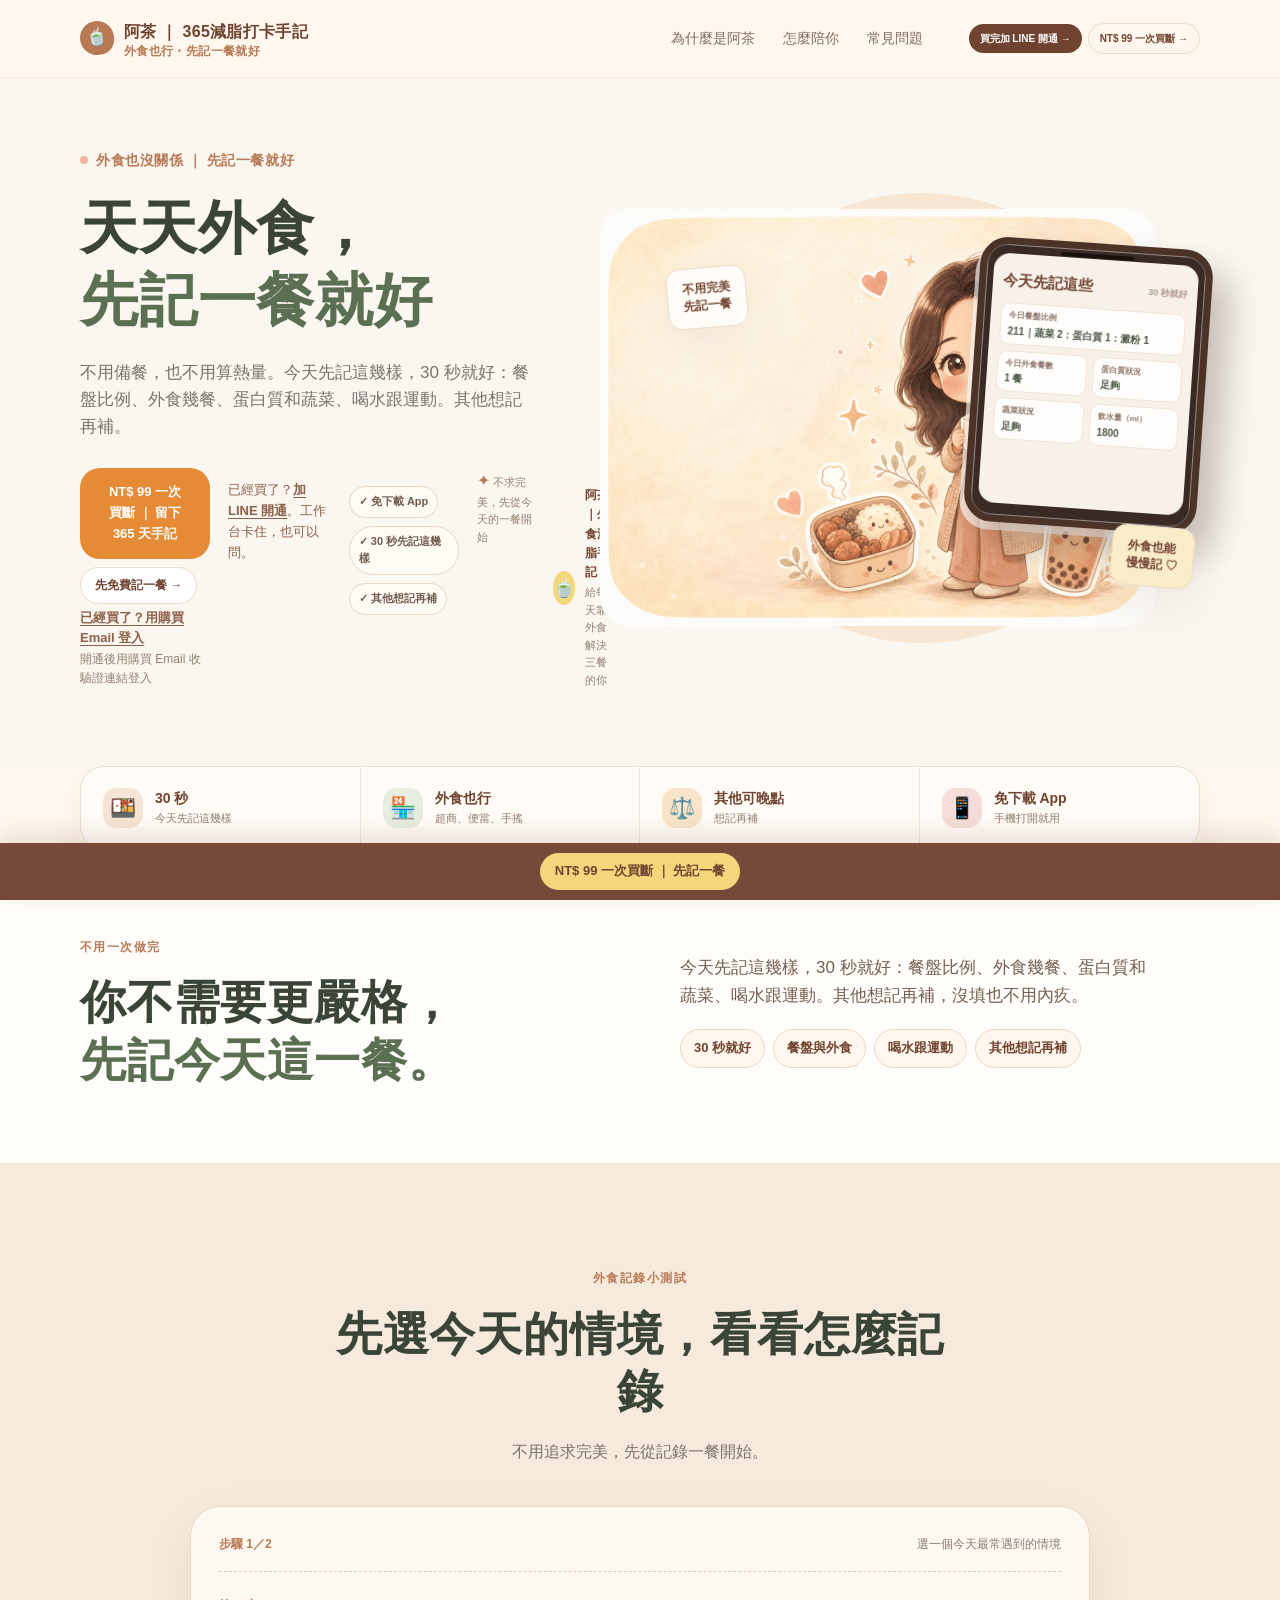
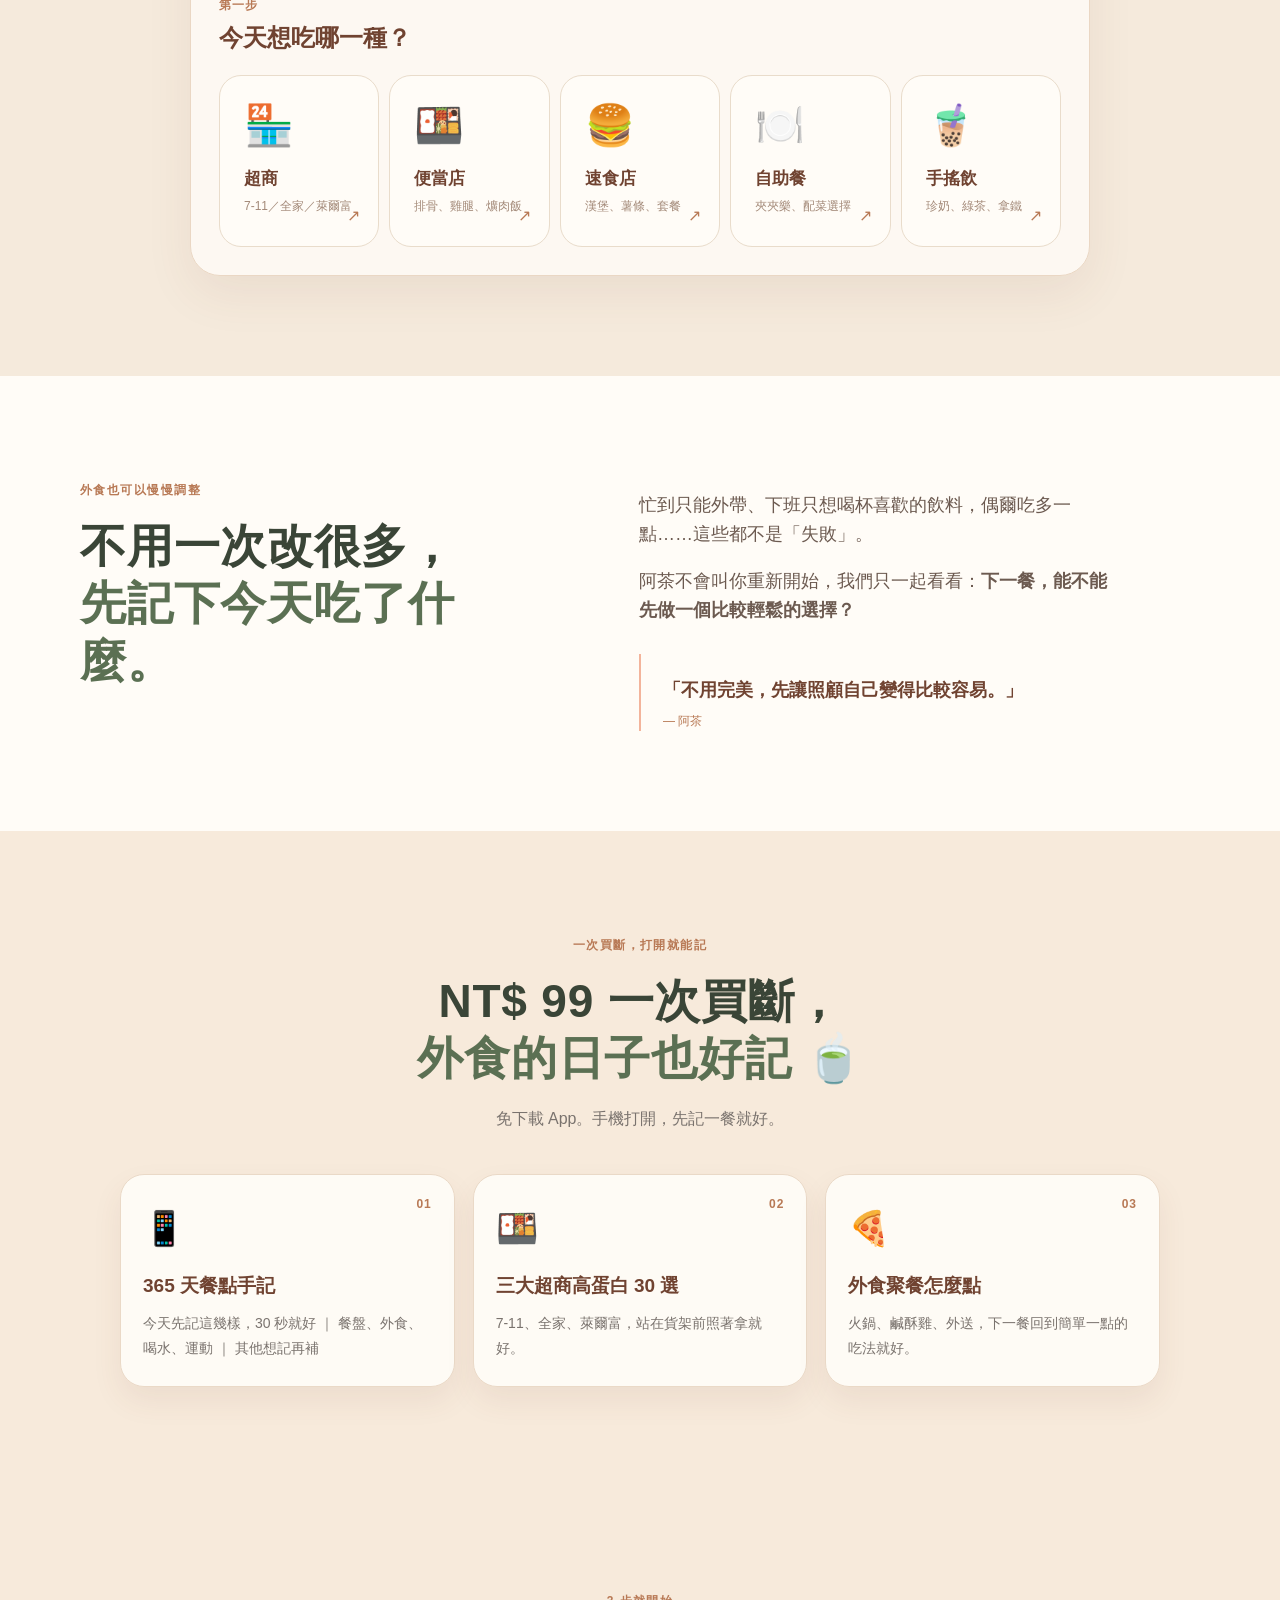
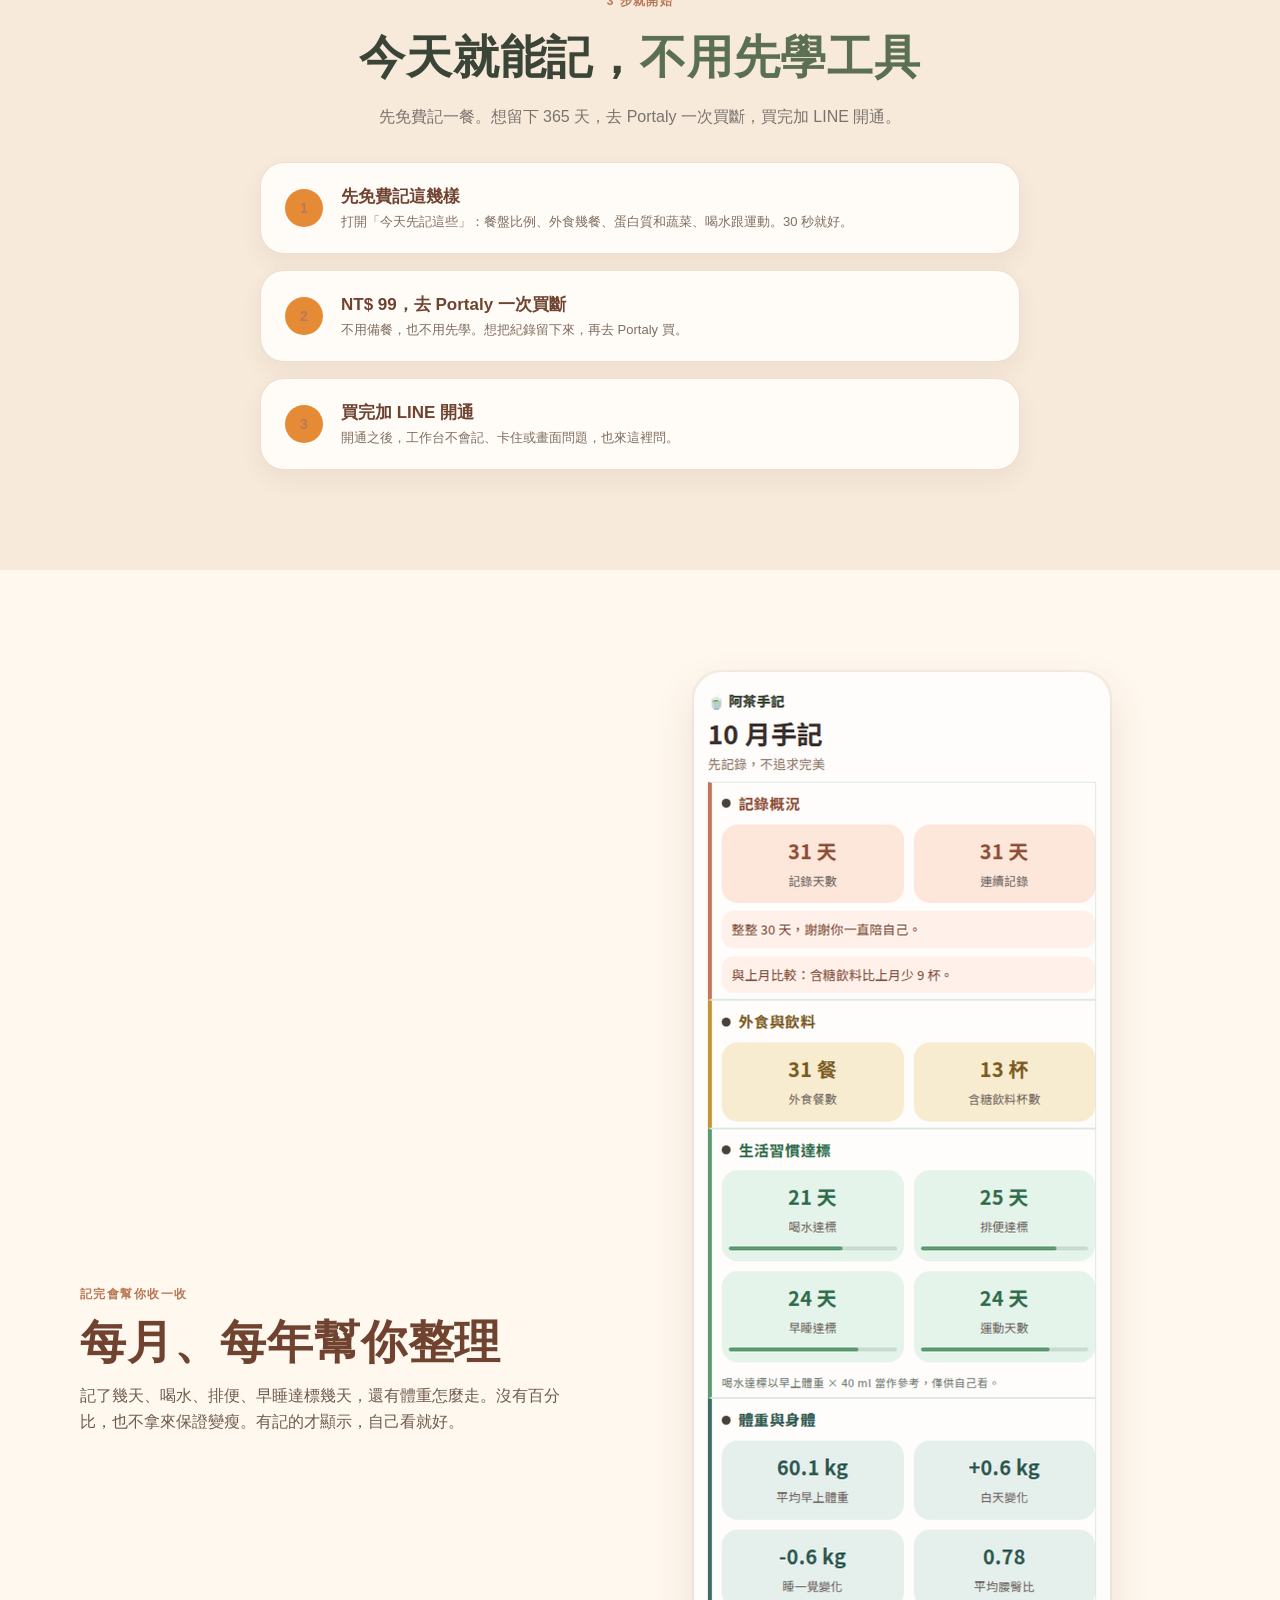
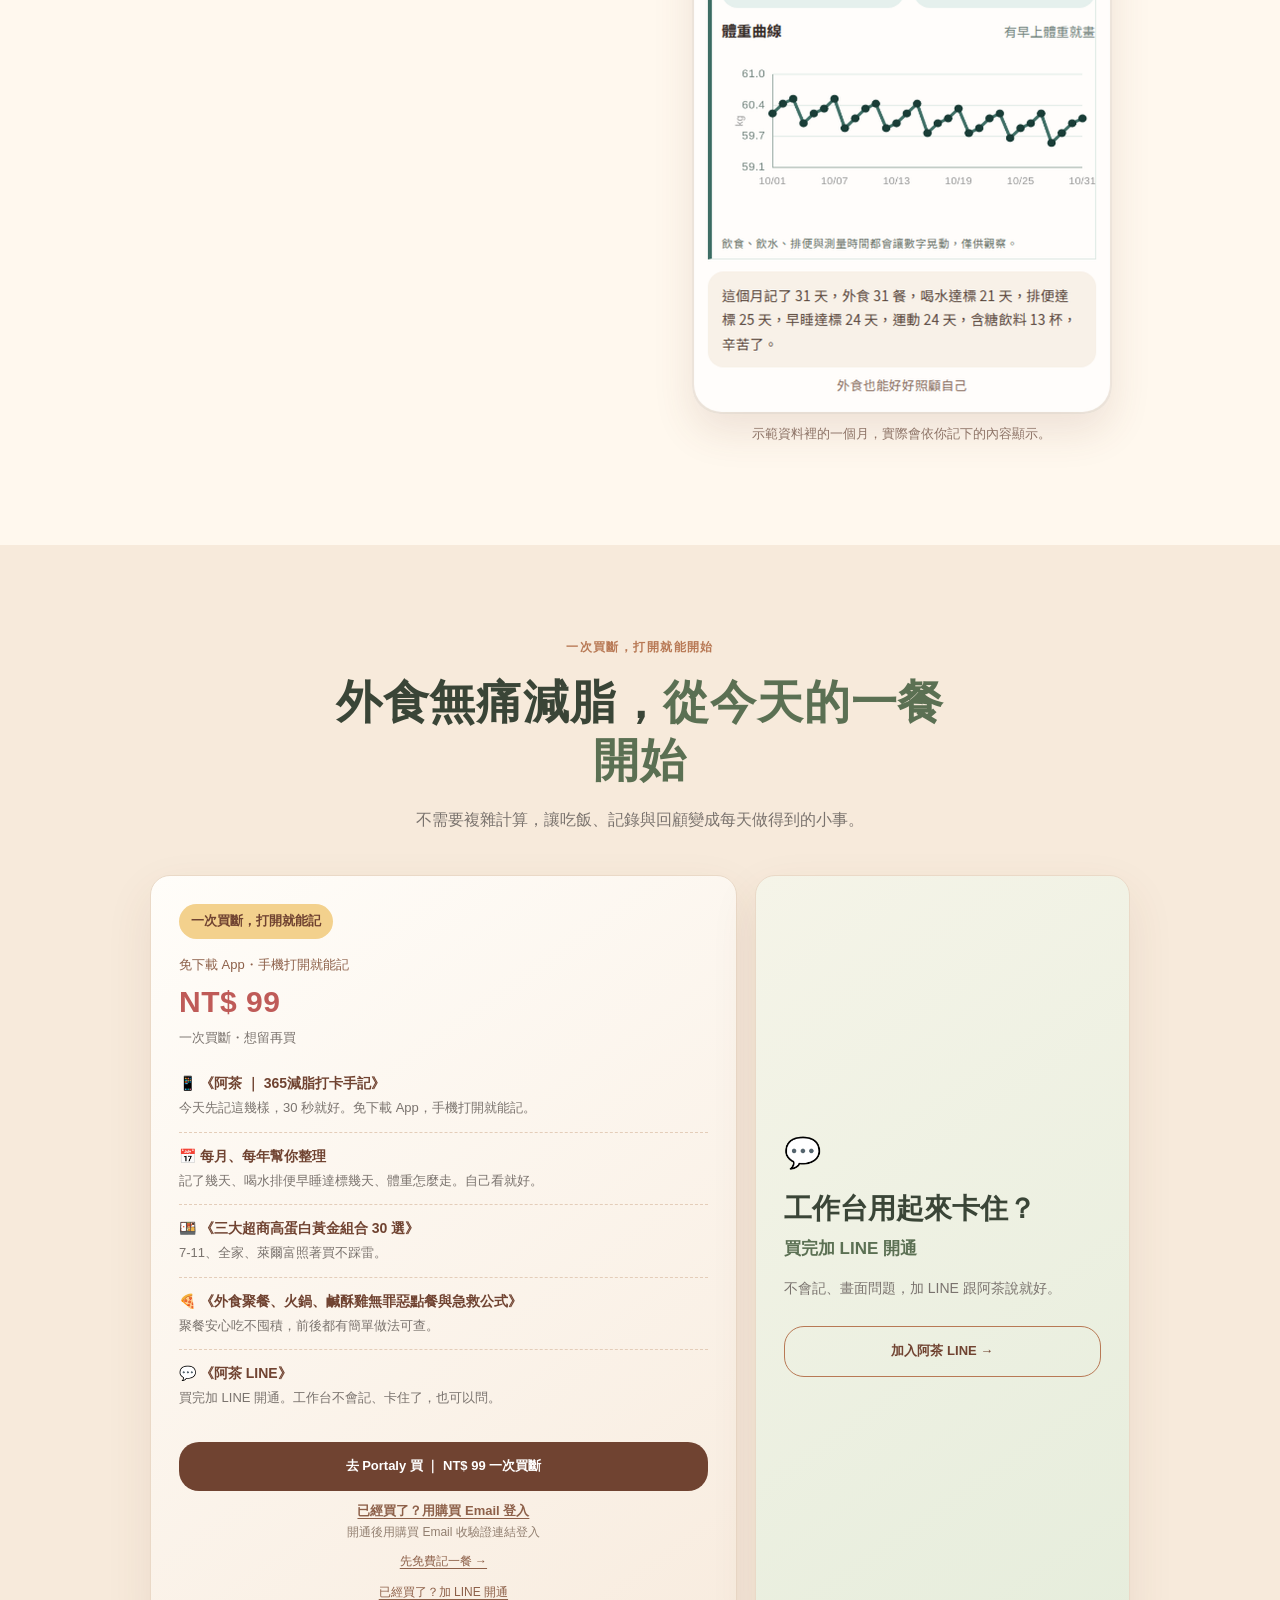
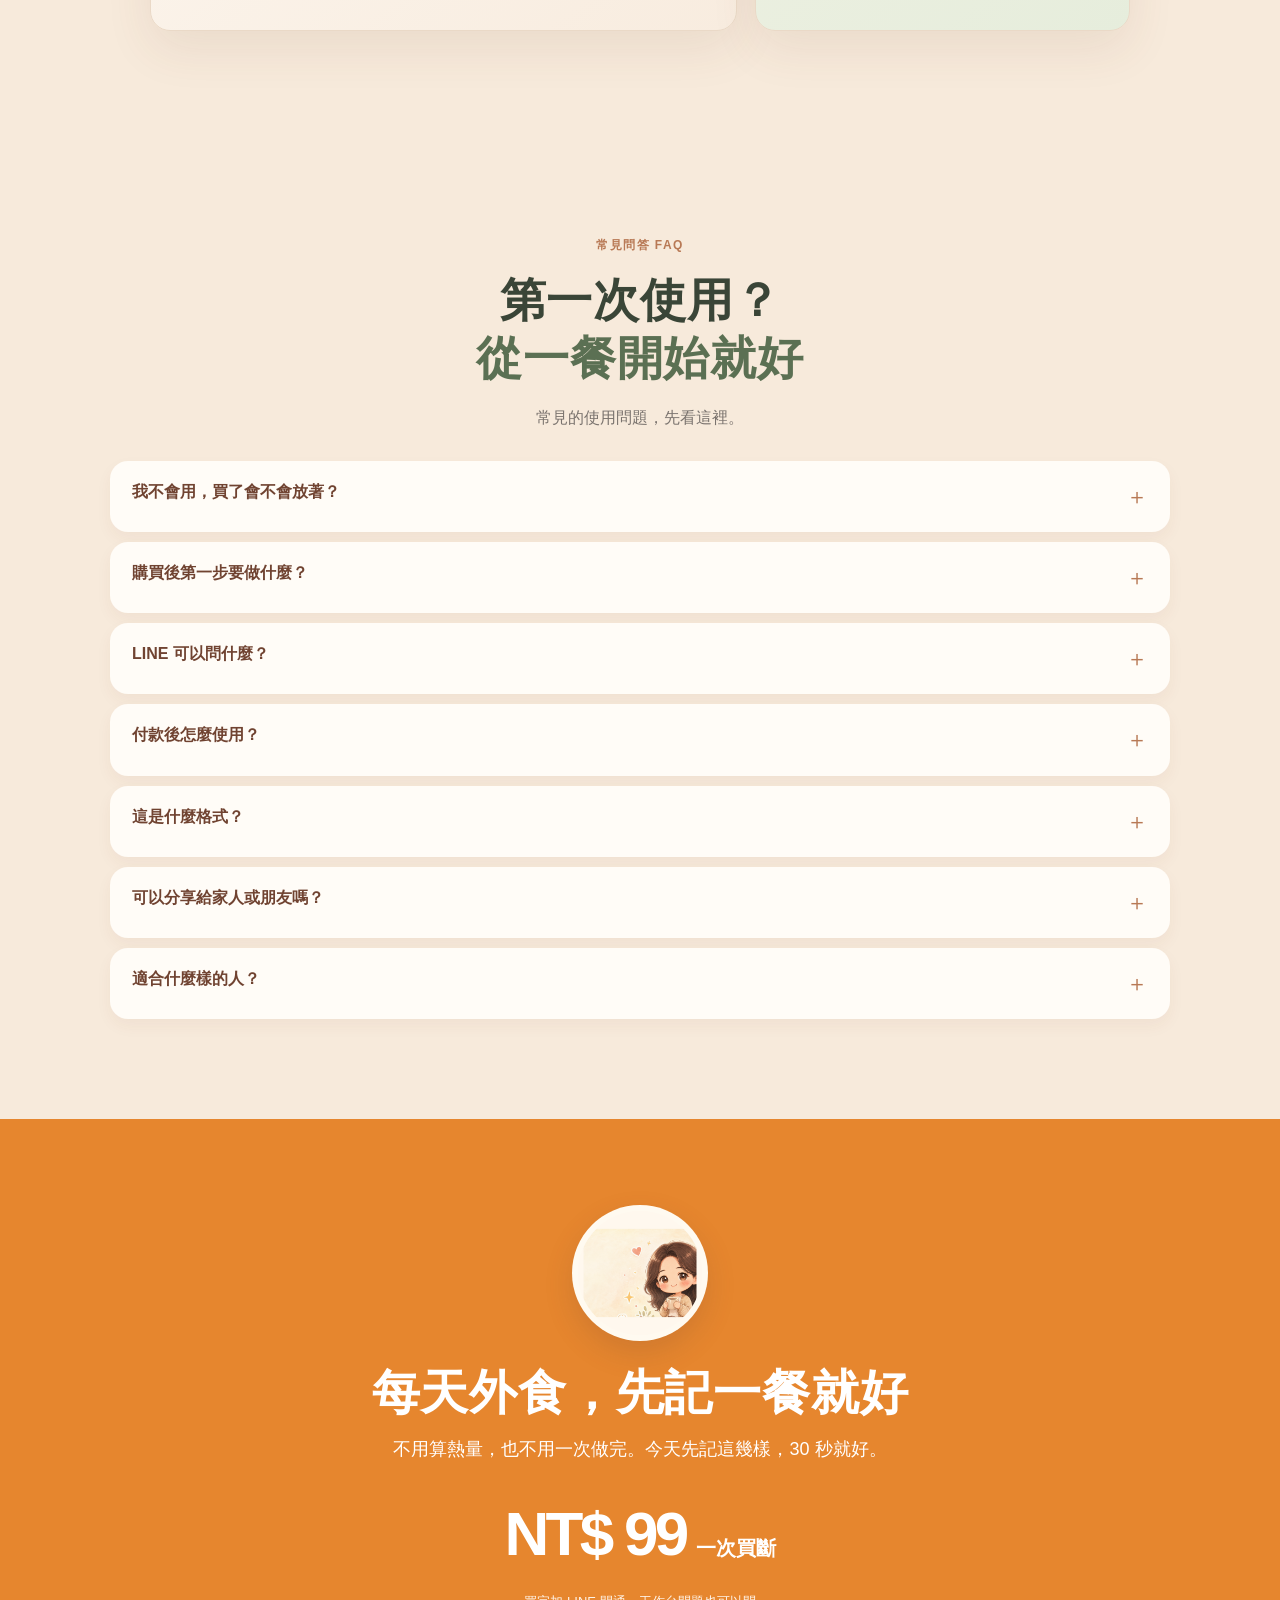
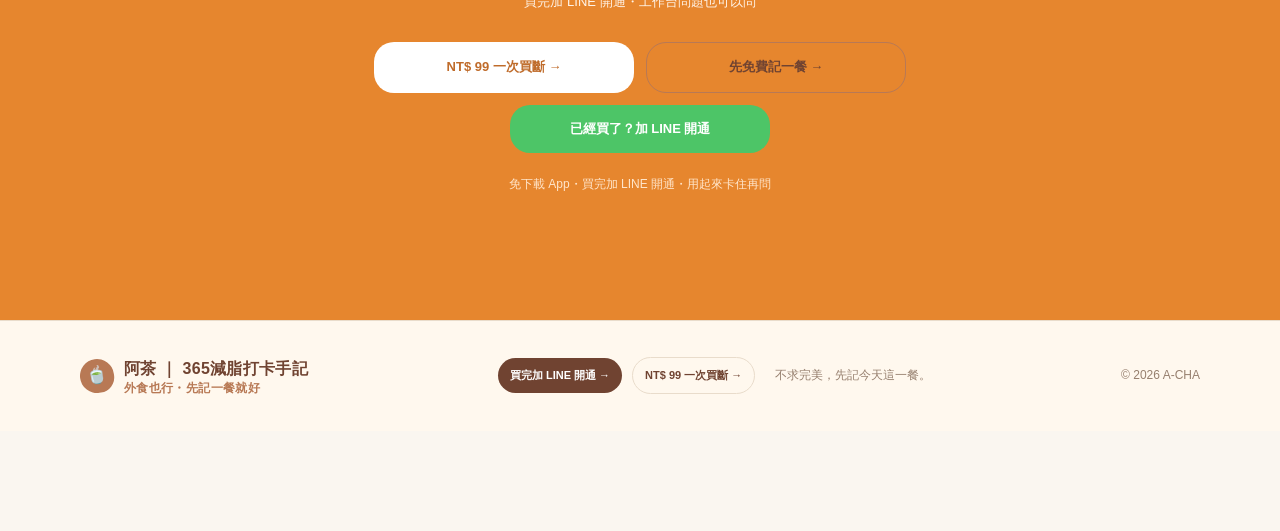
==== commit 953c41a7: "一般網址也能用購買 Email 收驗證連結登入 沒有 ?unlock=1 時，上方條和登入前畫面都看得到登入按鈕，點了開原本的驗證連結視窗。只填 Email 不會開通。齒輪改成只有 ?debug=1 " ====
--- a/index.html
+++ b/index.html
@@ -8,7 +8,7 @@
   <link rel="preconnect" href="https://fonts.googleapis.com">
   <link rel="preconnect" href="https://fonts.gstatic.com" crossorigin>
   <link rel="preload" as="image" href="assets/acha-hero.png" fetchpriority="high">
-  <link rel="stylesheet" href="styles.css?v=4" />
+  <link rel="stylesheet" href="styles.css?v=5" />
 </head>
 <body>
   <a class="skip-link" href="#main">跳到主要內容</a>
@@ -21,7 +21,7 @@
   </header>
 
   <main id="main">
-    <section class="hero section-pad" id="top"><div class="shell hero-grid"><div class="hero-copy"><div class="eyebrow"><span class="eyebrow-dot"></span>外食也沒關係 ｜ 先記一餐就好</div><h1>天天外食，<br><em>先記一餐就好</em></h1><p class="hero-lede">不用備餐，也不用算熱量。今天先記這幾樣，30 秒就好：餐盤比例、外食幾餐、蛋白質和蔬菜、喝水跟運動。其他想記再補。</p><div class="hero-actions"><div class="cta-pair hero-cta"><a class="button button-primary" href="https://portaly.cc/swjonlyone/product/AsJrabRIMk2IJMwtBclw" target="_blank" rel="noopener noreferrer">NT$ 99 一次買斷 ｜ 留下 365 天手記</a><a class="button button-secondary hero-demo" href="https://swjonlyone.github.io/acha/app/?demo=1&amp;locale=zh-TW" target="_blank" rel="noopener noreferrer">先免費記一餐 →</a></div><p class="hero-bought">已經買了？<a href="https://lin.ee/rOydflm" target="_blank" rel="noopener noreferrer">加 LINE 開通</a>。工作台卡住，也可以問。</p><div class="hero-proof-line"><span>✓ 免下載 App</span><span>✓ 30 秒先記這幾樣</span><span>✓ 其他想記再補</span></div><span class="trust"><span>✦</span> 不求完美，先從今天的一餐開始</span><div class="creator-proof"><span class="creator-avatar">🍵</span><span><b>阿茶｜外食減脂手記</b><small>給每天靠外食解決三餐的你</small></span></div></div></div><div class="hero-art-wrap"><div class="art-glow"></div><div class="hero-composite"><img class="hero-art" src="assets/acha-hero.png" alt="阿茶捧著茶杯，陪你一起面對日常外食" width="1200" height="900" fetchpriority="high" loading="eager" decoding="async"><div class="hero-phone" aria-label="今天先記這些，30 秒就好"><span class="phone-speaker"></span><div class="phone-meal phone-quick"><div class="phone-quick-head"><strong>今天先記這些</strong><span>30 秒就好</span></div><div class="phone-field"><b>今日餐盤比例</b><span>211｜蔬菜 2：蛋白質 1：澱粉 1</span></div><div class="phone-field-row"><div class="phone-field"><b>今日外食餐數</b><span>1 餐</span></div><div class="phone-field"><b>蛋白質狀況</b><span>足夠</span></div></div><div class="phone-field-row"><div class="phone-field"><b>蔬菜狀況</b><span>足夠</span></div><div class="phone-field"><b>飲水量（ml）</b><span>1800</span></div></div></div></div></div><div class="art-sticker sticker-one">不用完美<br>先記一餐</div><div class="art-sticker sticker-two">外食也能<br>慢慢記 ♡</div></div></div></section>
+    <section class="hero section-pad" id="top"><div class="shell hero-grid"><div class="hero-copy"><div class="eyebrow"><span class="eyebrow-dot"></span>外食也沒關係 ｜ 先記一餐就好</div><h1>天天外食，<br><em>先記一餐就好</em></h1><p class="hero-lede">不用備餐，也不用算熱量。今天先記這幾樣，30 秒就好：餐盤比例、外食幾餐、蛋白質和蔬菜、喝水跟運動。其他想記再補。</p><div class="hero-actions"><div class="cta-pair hero-cta"><a class="button button-primary" href="https://portaly.cc/swjonlyone/product/AsJrabRIMk2IJMwtBclw" target="_blank" rel="noopener noreferrer">NT$ 99 一次買斷 ｜ 留下 365 天手記</a><a class="button button-secondary hero-demo" href="https://swjonlyone.github.io/acha/app/?demo=1&amp;locale=zh-TW" target="_blank" rel="noopener noreferrer">先免費記一餐 →</a><p class="hero-email-login"><a href="app/?unlock=1&amp;locale=zh-TW">已經買了？用購買 Email 登入</a><span>開通後用購買 Email 收驗證連結登入</span></p></div><p class="hero-bought">已經買了？<a href="https://lin.ee/rOydflm" target="_blank" rel="noopener noreferrer">加 LINE 開通</a>。工作台卡住，也可以問。</p><div class="hero-proof-line"><span>✓ 免下載 App</span><span>✓ 30 秒先記這幾樣</span><span>✓ 其他想記再補</span></div><span class="trust"><span>✦</span> 不求完美，先從今天的一餐開始</span><div class="creator-proof"><span class="creator-avatar">🍵</span><span><b>阿茶｜外食減脂手記</b><small>給每天靠外食解決三餐的你</small></span></div></div></div><div class="hero-art-wrap"><div class="art-glow"></div><div class="hero-composite"><img class="hero-art" src="assets/acha-hero.png" alt="阿茶捧著茶杯，陪你一起面對日常外食" width="1200" height="900" fetchpriority="high" loading="eager" decoding="async"><div class="hero-phone" aria-label="今天先記這些，30 秒就好"><span class="phone-speaker"></span><div class="phone-meal phone-quick"><div class="phone-quick-head"><strong>今天先記這些</strong><span>30 秒就好</span></div><div class="phone-field"><b>今日餐盤比例</b><span>211｜蔬菜 2：蛋白質 1：澱粉 1</span></div><div class="phone-field-row"><div class="phone-field"><b>今日外食餐數</b><span>1 餐</span></div><div class="phone-field"><b>蛋白質狀況</b><span>足夠</span></div></div><div class="phone-field-row"><div class="phone-field"><b>蔬菜狀況</b><span>足夠</span></div><div class="phone-field"><b>飲水量（ml）</b><span>1800</span></div></div></div></div></div><div class="art-sticker sticker-one">不用完美<br>先記一餐</div><div class="art-sticker sticker-two">外食也能<br>慢慢記 ♡</div></div></div></section>
 
     <section class="hero-feature-strip" aria-label="先記一餐就好"><div class="shell hero-feature-grid"><article><span class="feature-strip-icon">🍱</span><div><b>30 秒</b><small>今天先記這幾樣</small></div></article><article><span class="feature-strip-icon">🏪</span><div><b>外食也行</b><small>超商、便當、手搖</small></div></article><article><span class="feature-strip-icon">⚖️</span><div><b>其他可晚點</b><small>想記再補</small></div></article><article><span class="feature-strip-icon">📱</span><div><b>免下載 App</b><small>手機打開就用</small></div></article></div></section>
 
@@ -37,7 +37,7 @@
     <section class="steps section-pad" id="steps"><div class="shell steps-shell"><div class="section-heading center"><span class="eyebrow">3 步就開始</span><h2>今天就能記，<em>不用先學工具</em></h2><p>先免費記一餐。想留下 365 天，去 Portaly 一次買斷，買完加 LINE 開通。</p></div><div class="step-list"><div class="step"><span class="step-badge">1</span><div><h3>先免費記這幾樣</h3><p>打開「今天先記這些」：餐盤比例、外食幾餐、蛋白質和蔬菜、喝水跟運動。30 秒就好。</p></div></div><div class="step"><span class="step-badge">2</span><div><h3>NT$ 99，去 Portaly 一次買斷</h3><p>不用備餐，也不用先學。想把紀錄留下來，再去 Portaly 買。</p></div></div><div class="step"><span class="step-badge">3</span><div><h3>買完加 LINE 開通</h3><p>開通之後，工作台不會記、卡住或畫面問題，也來這裡問。</p></div></div></div></div></section>
 
     <section class="summary-preview section-pad" id="summaries"><div class="shell summary-preview-grid"><div class="summary-preview-copy"><span class="eyebrow">記完會幫你收一收</span><h2>每月、每年幫你整理</h2><p>記了幾天、喝水、排便、早睡達標幾天，還有體重怎麼走。沒有百分比，也不拿來保證變瘦。有記的才顯示，自己看就好。</p></div><figure class="summary-preview-figure"><img src="assets/month-summary-example.png" alt="10 月手記範例：記錄天數、外食與飲料、生活習慣達標天數，以及早上體重曲線" width="720" height="2304"><figcaption>示範資料裡的一個月，實際會依你記下的內容顯示。</figcaption></figure></div></section>
-    <section class="plan section-pad" id="plan"><div class="shell sales-plan"><div class="section-heading center"><span class="eyebrow">一次買斷，打開就能開始</span><h2>外食無痛減脂，<em>從今天的一餐開始</em></h2><p>不需要複雜計算，讓吃飯、記錄與回顧變成每天做得到的小事。</p></div><div class="offer-grid"><article class="offer-card offer-main"><div class="offer-ribbon">一次買斷，打開就能記</div><div class="offer-price"><del>免下載 App・手機打開就能記</del><strong>NT$ 99</strong><span class="price-divider">一次買斷・想留再買</span></div><ul class="offer-list"><li><b>📱 《阿茶 ｜ 365減脂打卡手記》</b><span>今天先記這幾樣，30 秒就好。免下載 App，手機打開就能記。</span></li><li><b>📅 每月、每年幫你整理</b><span>記了幾天、喝水排便早睡達標幾天、體重怎麼走。自己看就好。</span></li><li><b>🍱 《三大超商高蛋白黃金組合 30 選》</b><span>7-11、全家、萊爾富照著買不踩雷。</span></li><li><b>🍕 《外食聚餐、火鍋、鹹酥雞無罪惡點餐與急救公式》</b><span>聚餐安心吃不囤積，前後都有簡單做法可查。</span></li><li><b>💬 《阿茶 LINE》</b><span>買完加 LINE 開通。工作台不會記、卡住了，也可以問。</span></li></ul><a class="button button-primary offer-buy" href="https://portaly.cc/swjonlyone/product/AsJrabRIMk2IJMwtBclw" target="_blank" rel="noopener noreferrer">去 Portaly 買 ｜ NT$ 99 一次買斷</a><a class="offer-login" href="https://swjonlyone.github.io/acha/app/?demo=1&locale=zh-TW" target="_blank" rel="noopener noreferrer">先免費記一餐 →</a><a class="offer-login" href="https://lin.ee/rOydflm" target="_blank" rel="noopener noreferrer">已經買了？加 LINE 開通</a></article><article id="line-aftercare" class="offer-card offer-line"><span class="offer-icon">💬</span><h3>工作台用起來卡住？</h3><h4>買完加 LINE 開通</h4><p>不會記、畫面問題，加 LINE 跟阿茶說就好。</p><a class="button button-outline" href="https://lin.ee/rOydflm" target="_blank" rel="noopener noreferrer">加入阿茶 LINE →</a></article></div></div></section>
+    <section class="plan section-pad" id="plan"><div class="shell sales-plan"><div class="section-heading center"><span class="eyebrow">一次買斷，打開就能開始</span><h2>外食無痛減脂，<em>從今天的一餐開始</em></h2><p>不需要複雜計算，讓吃飯、記錄與回顧變成每天做得到的小事。</p></div><div class="offer-grid"><article class="offer-card offer-main"><div class="offer-ribbon">一次買斷，打開就能記</div><div class="offer-price"><del>免下載 App・手機打開就能記</del><strong>NT$ 99</strong><span class="price-divider">一次買斷・想留再買</span></div><ul class="offer-list"><li><b>📱 《阿茶 ｜ 365減脂打卡手記》</b><span>今天先記這幾樣，30 秒就好。免下載 App，手機打開就能記。</span></li><li><b>📅 每月、每年幫你整理</b><span>記了幾天、喝水排便早睡達標幾天、體重怎麼走。自己看就好。</span></li><li><b>🍱 《三大超商高蛋白黃金組合 30 選》</b><span>7-11、全家、萊爾富照著買不踩雷。</span></li><li><b>🍕 《外食聚餐、火鍋、鹹酥雞無罪惡點餐與急救公式》</b><span>聚餐安心吃不囤積，前後都有簡單做法可查。</span></li><li><b>💬 《阿茶 LINE》</b><span>買完加 LINE 開通。工作台不會記、卡住了，也可以問。</span></li></ul><a class="button button-primary offer-buy" href="https://portaly.cc/swjonlyone/product/AsJrabRIMk2IJMwtBclw" target="_blank" rel="noopener noreferrer">去 Portaly 買 ｜ NT$ 99 一次買斷</a><p class="offer-email-login"><a href="app/?unlock=1&amp;locale=zh-TW">已經買了？用購買 Email 登入</a><span>開通後用購買 Email 收驗證連結登入</span></p><a class="offer-login" href="https://swjonlyone.github.io/acha/app/?demo=1&locale=zh-TW" target="_blank" rel="noopener noreferrer">先免費記一餐 →</a><a class="offer-login" href="https://lin.ee/rOydflm" target="_blank" rel="noopener noreferrer">已經買了？加 LINE 開通</a></article><article id="line-aftercare" class="offer-card offer-line"><span class="offer-icon">💬</span><h3>工作台用起來卡住？</h3><h4>買完加 LINE 開通</h4><p>不會記、畫面問題，加 LINE 跟阿茶說就好。</p><a class="button button-outline" href="https://lin.ee/rOydflm" target="_blank" rel="noopener noreferrer">加入阿茶 LINE →</a></article></div></div></section>
     <section class="faq section-pad" id="faq">
       <div class="shell faq-shell">
         <div class="section-heading center">
--- a/styles.css
+++ b/styles.css
@@ -141,3 +141,14 @@
   .phone-field-row{gap:4px}
   .summary-preview-grid{grid-template-columns:1fr;gap:18px}
 }
+
+/* 已開通登入：文字入口，放在 Portaly 主按鈕下面，不跟主按鈕搶 */
+.hero-email-login,.offer-email-login{margin:10px 0 0;color:#8d6049;font-size:13px;font-weight:500;line-height:1.55}
+.hero-cta .hero-email-login{max-width:17em;margin-top:4px}
+.offer-email-login{text-align:center}
+.hero-email-login a,.offer-email-login a{color:#8d6049;font-weight:800;text-decoration:underline;text-underline-offset:3px}
+.hero-email-login span,.offer-email-login span{display:block;margin-top:2px;color:#927f70;font-size:12px;font-weight:500}
+@media(max-width:800px){
+  .hero-email-login,.offer-email-login{font-size:13px}
+  .hero-email-login span,.offer-email-login span{font-size:12px}
+}
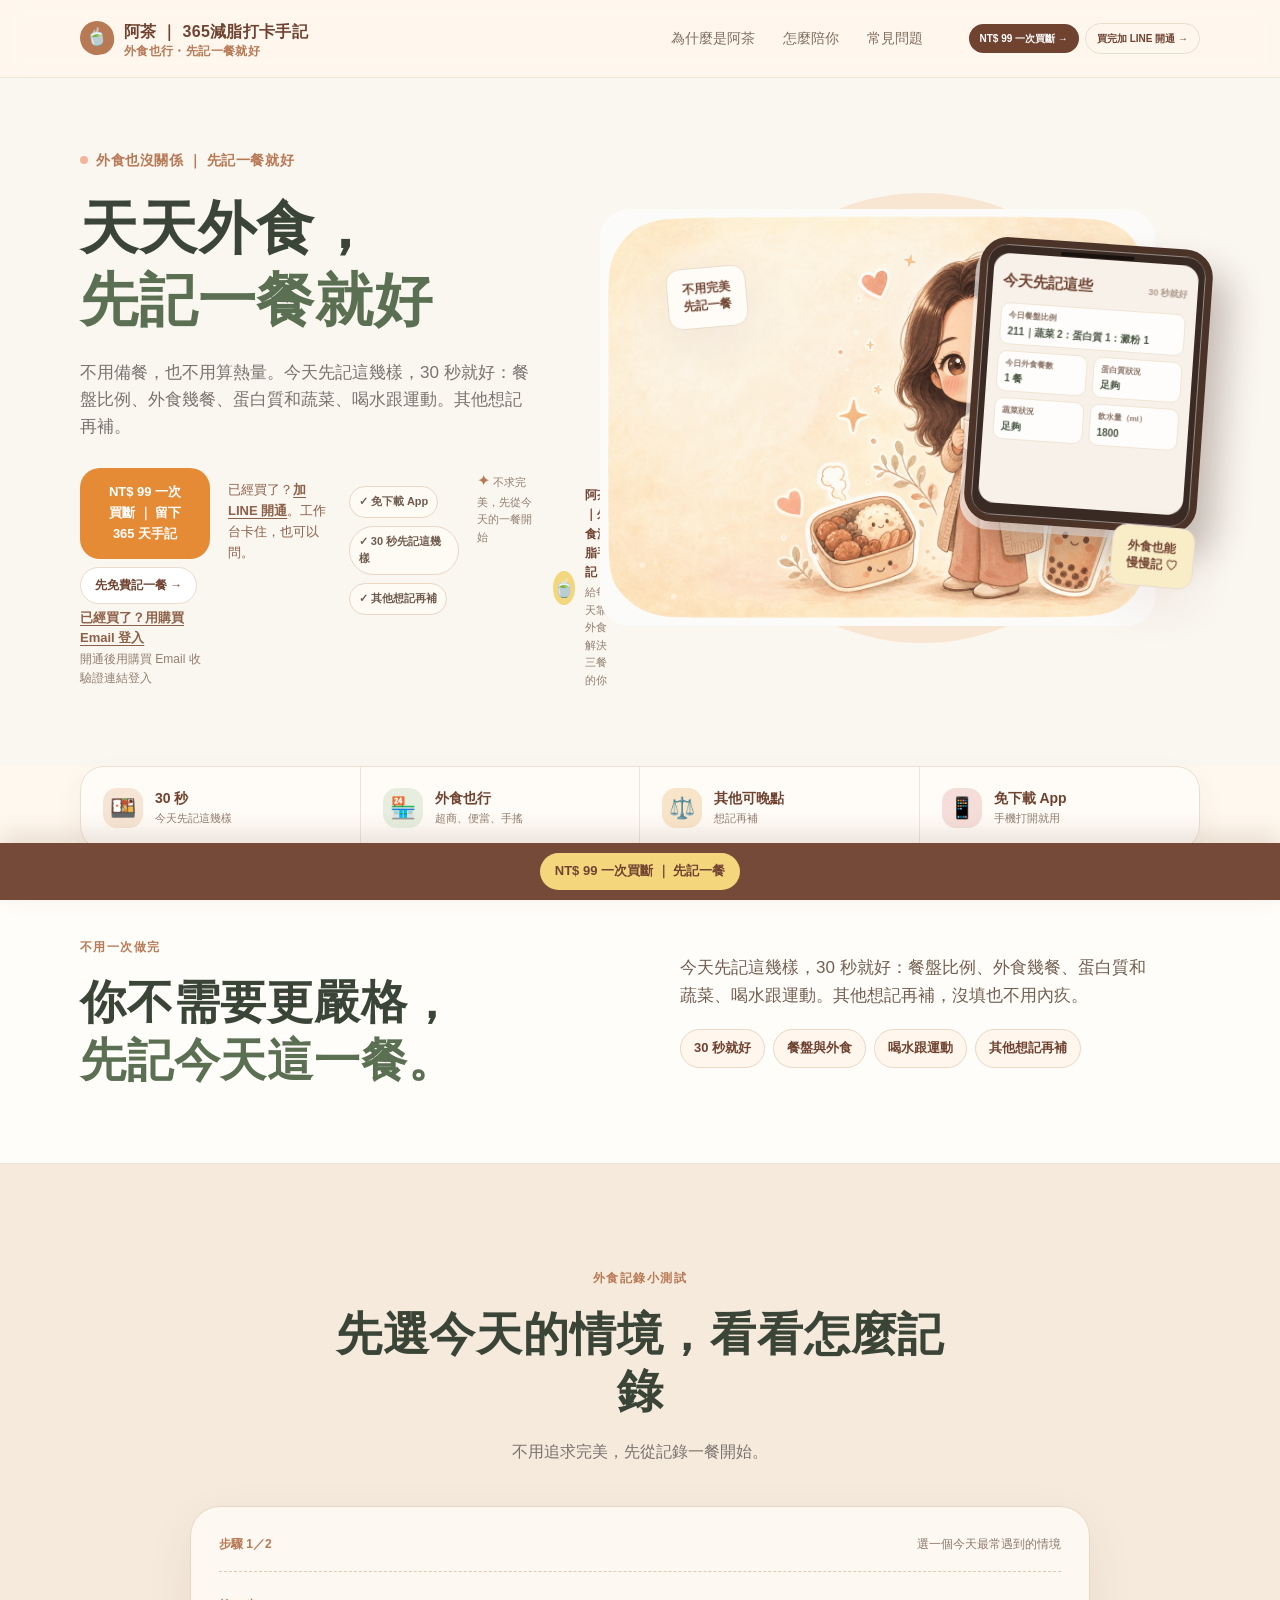
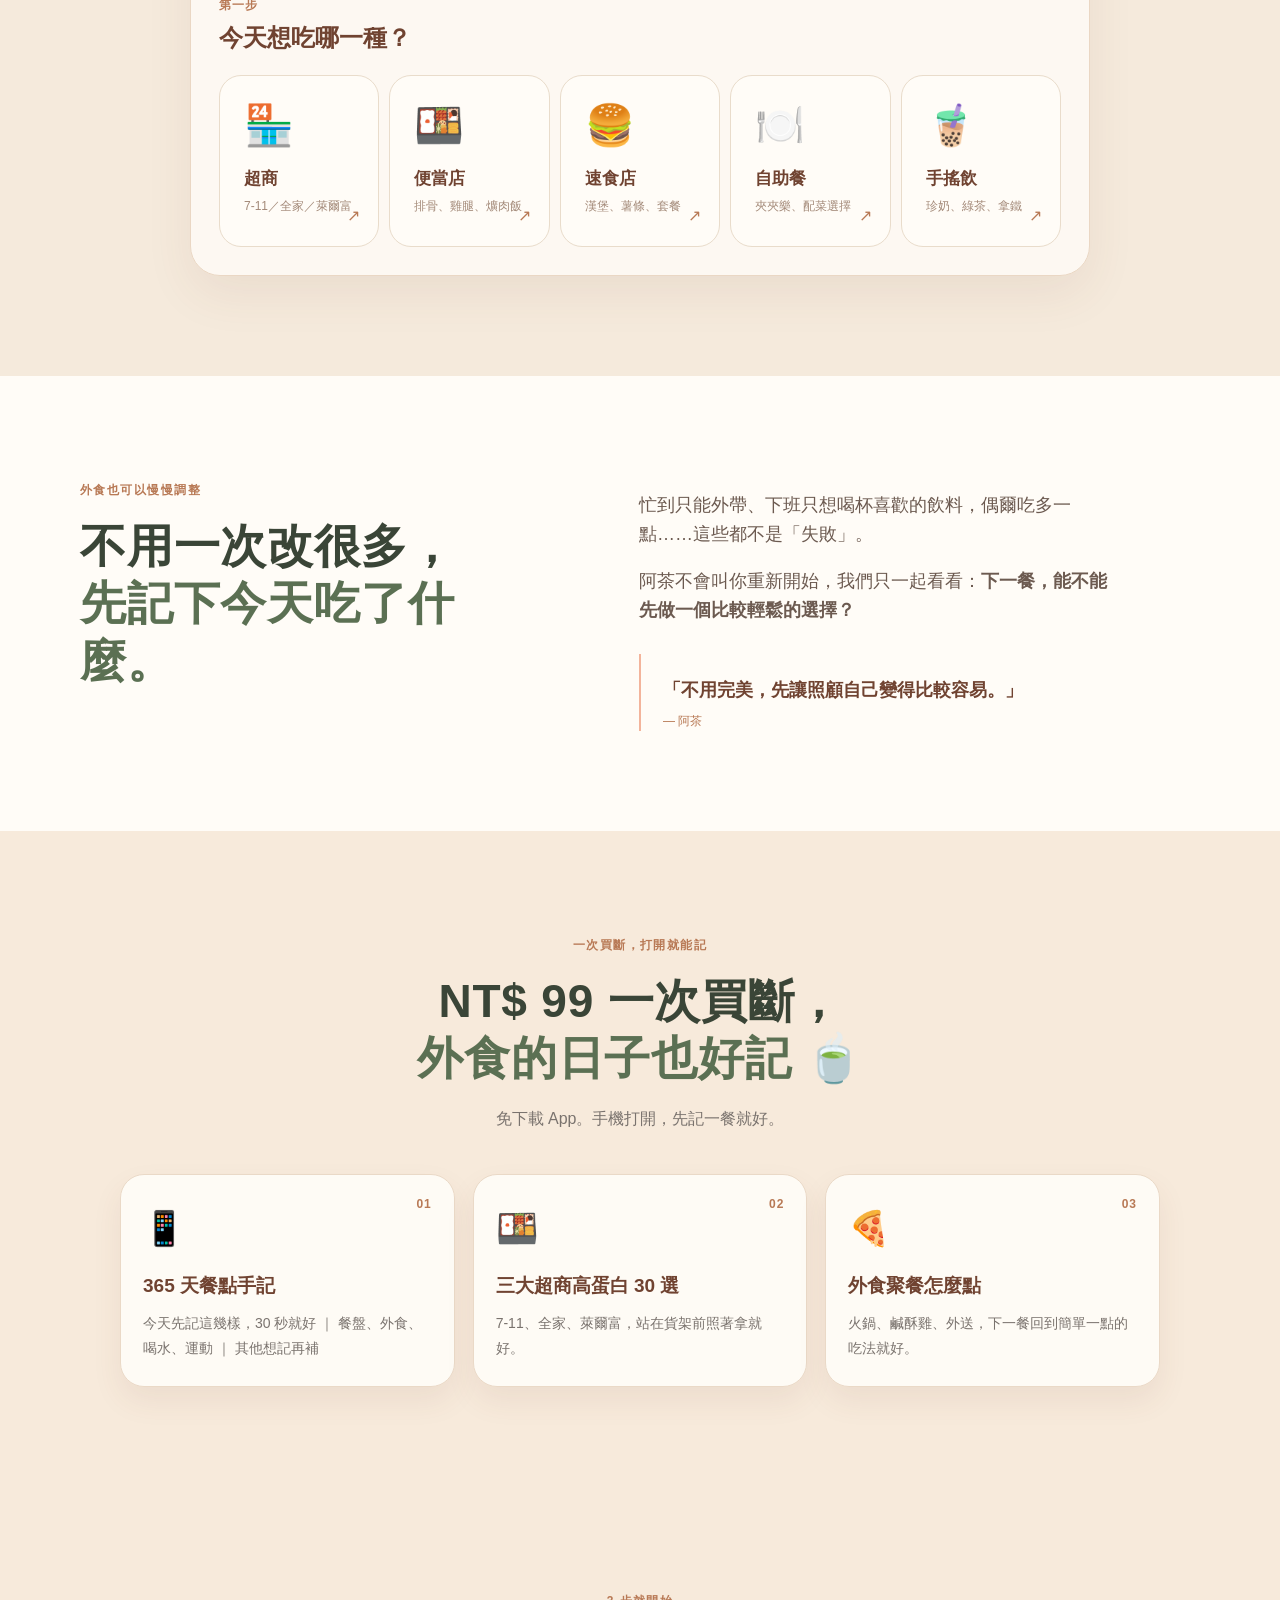
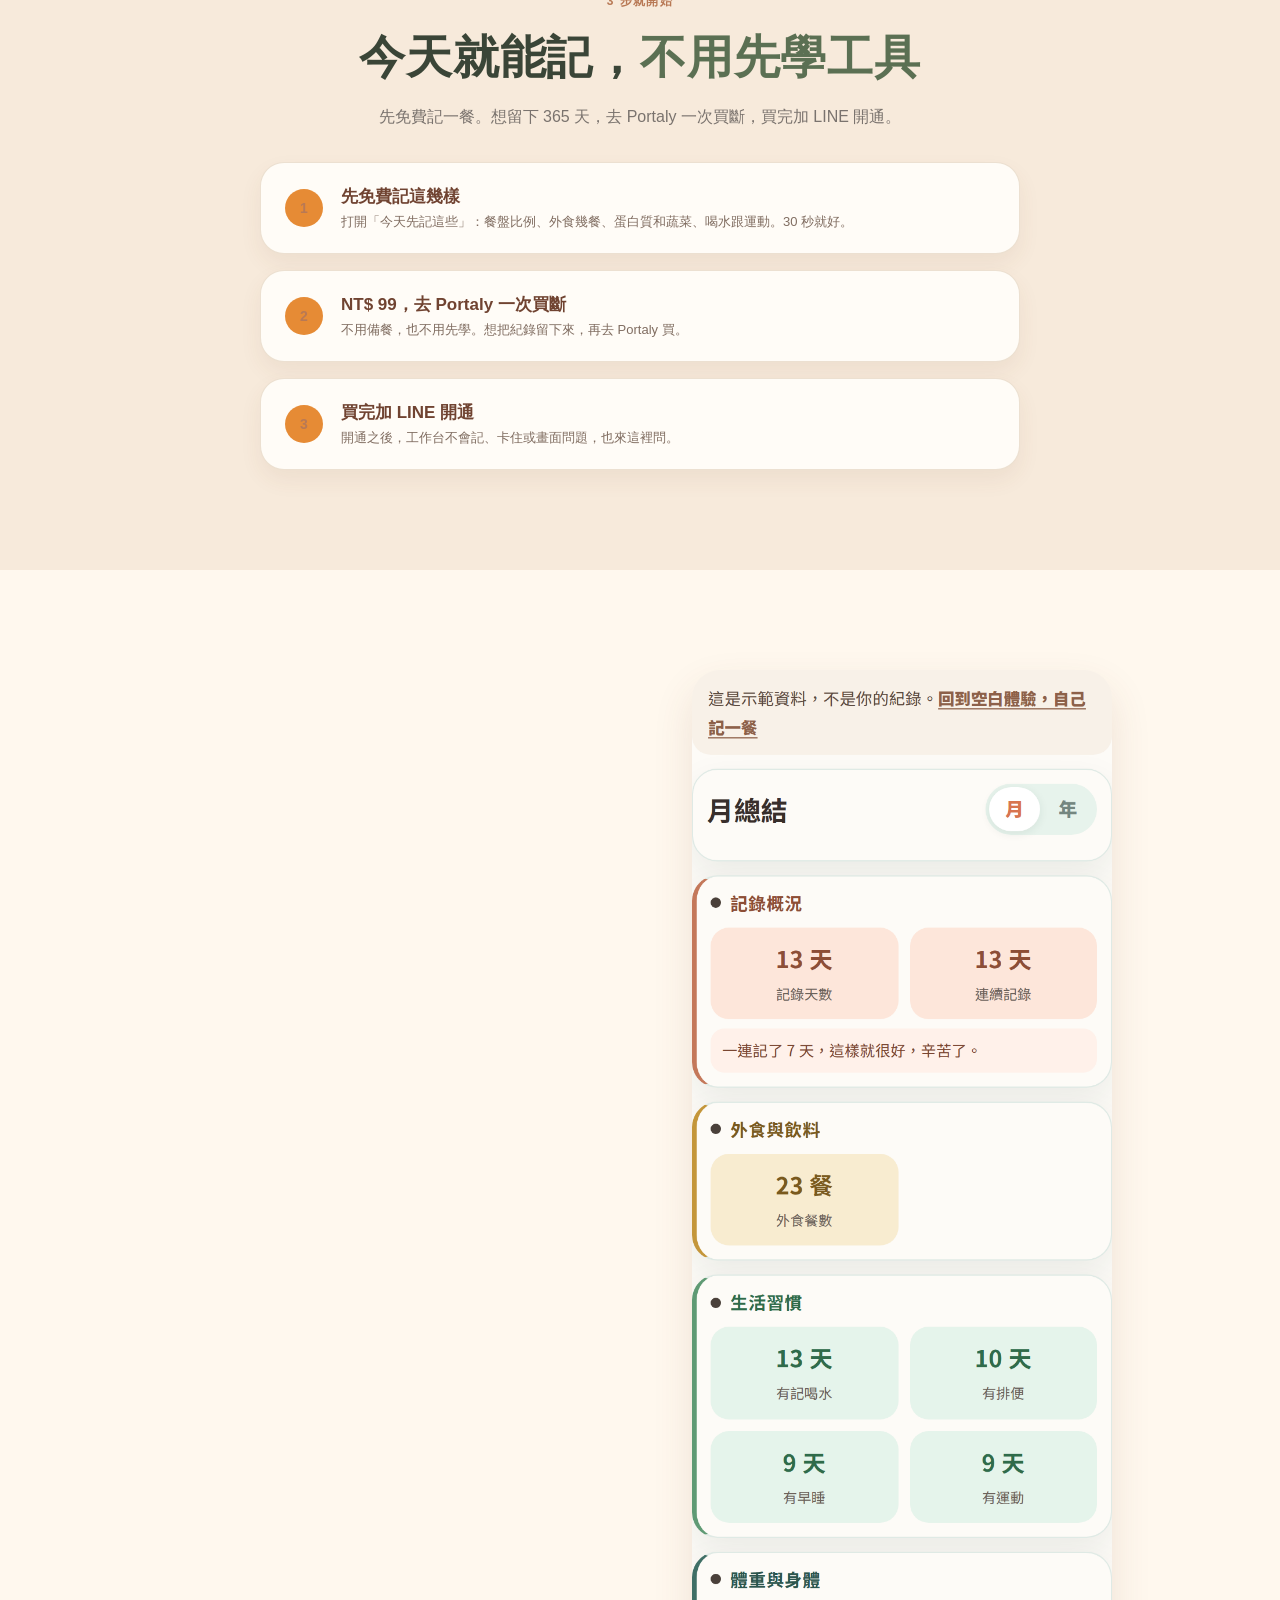
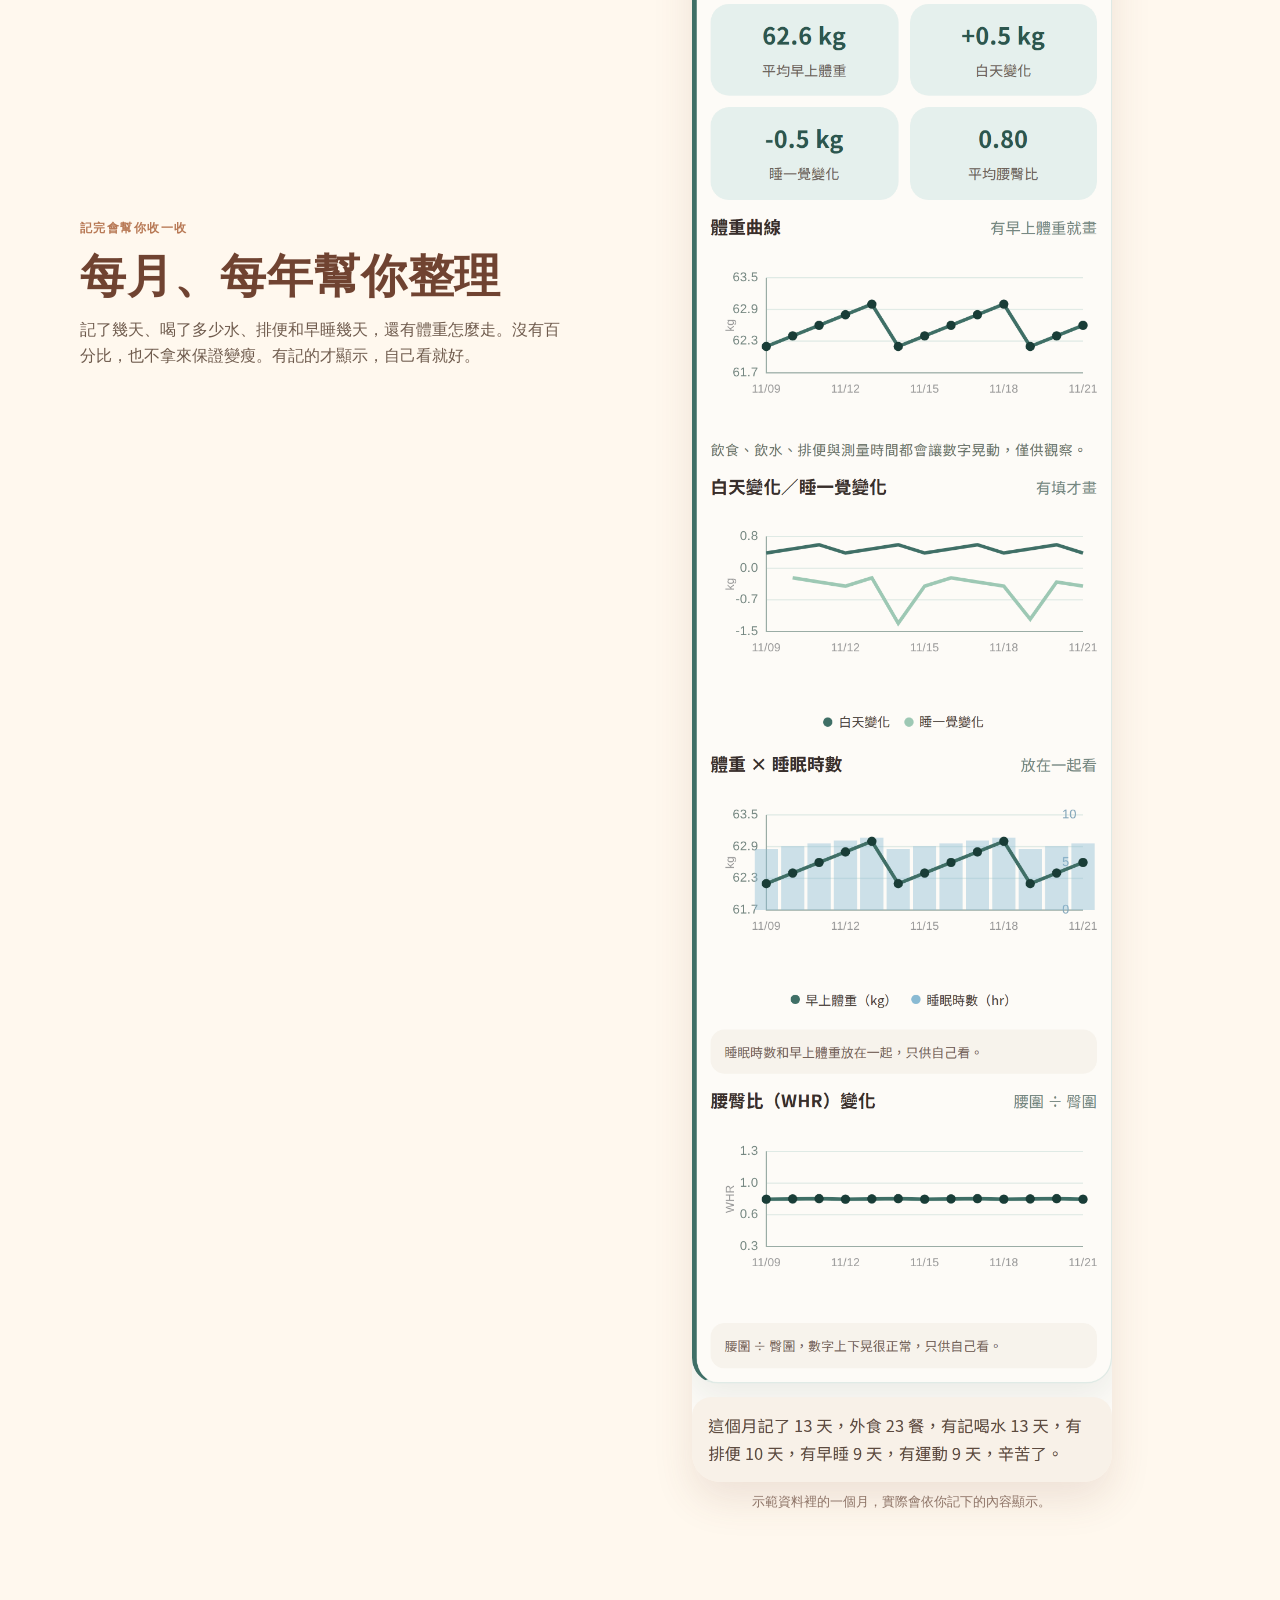
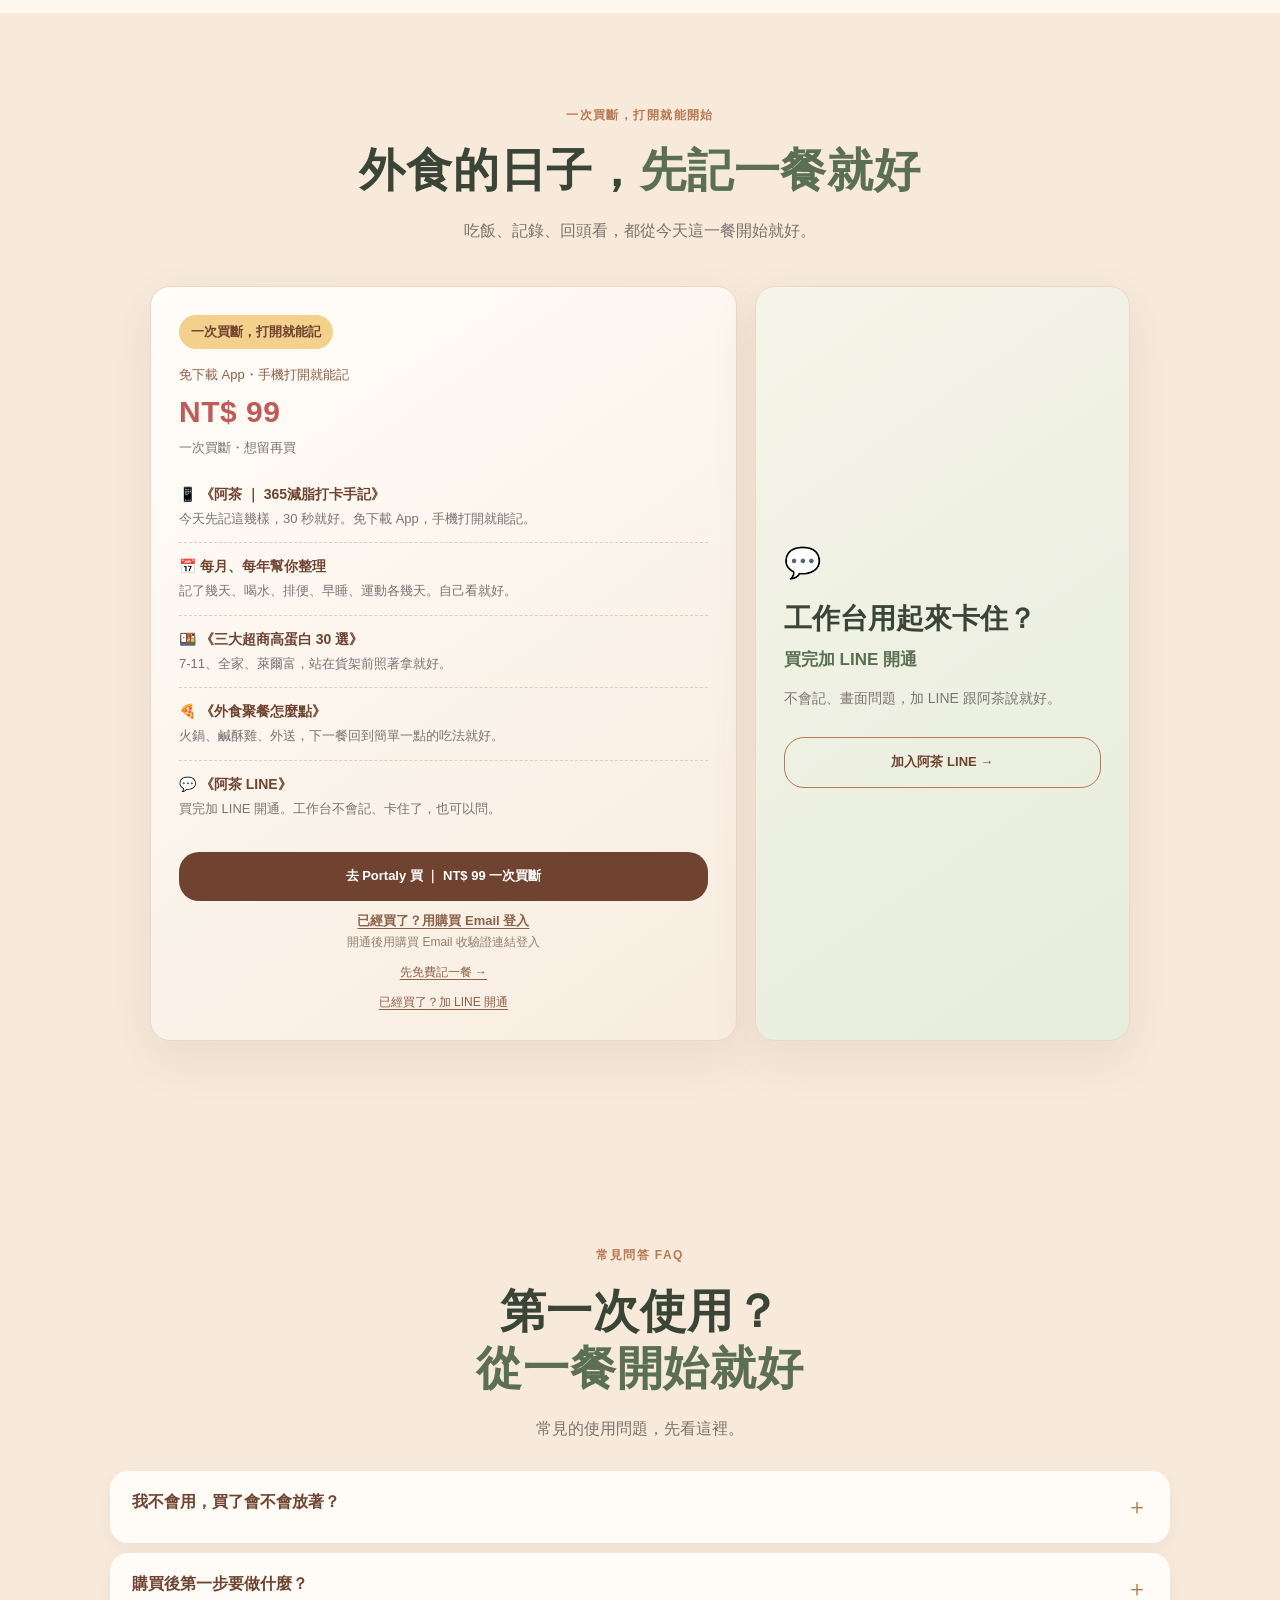
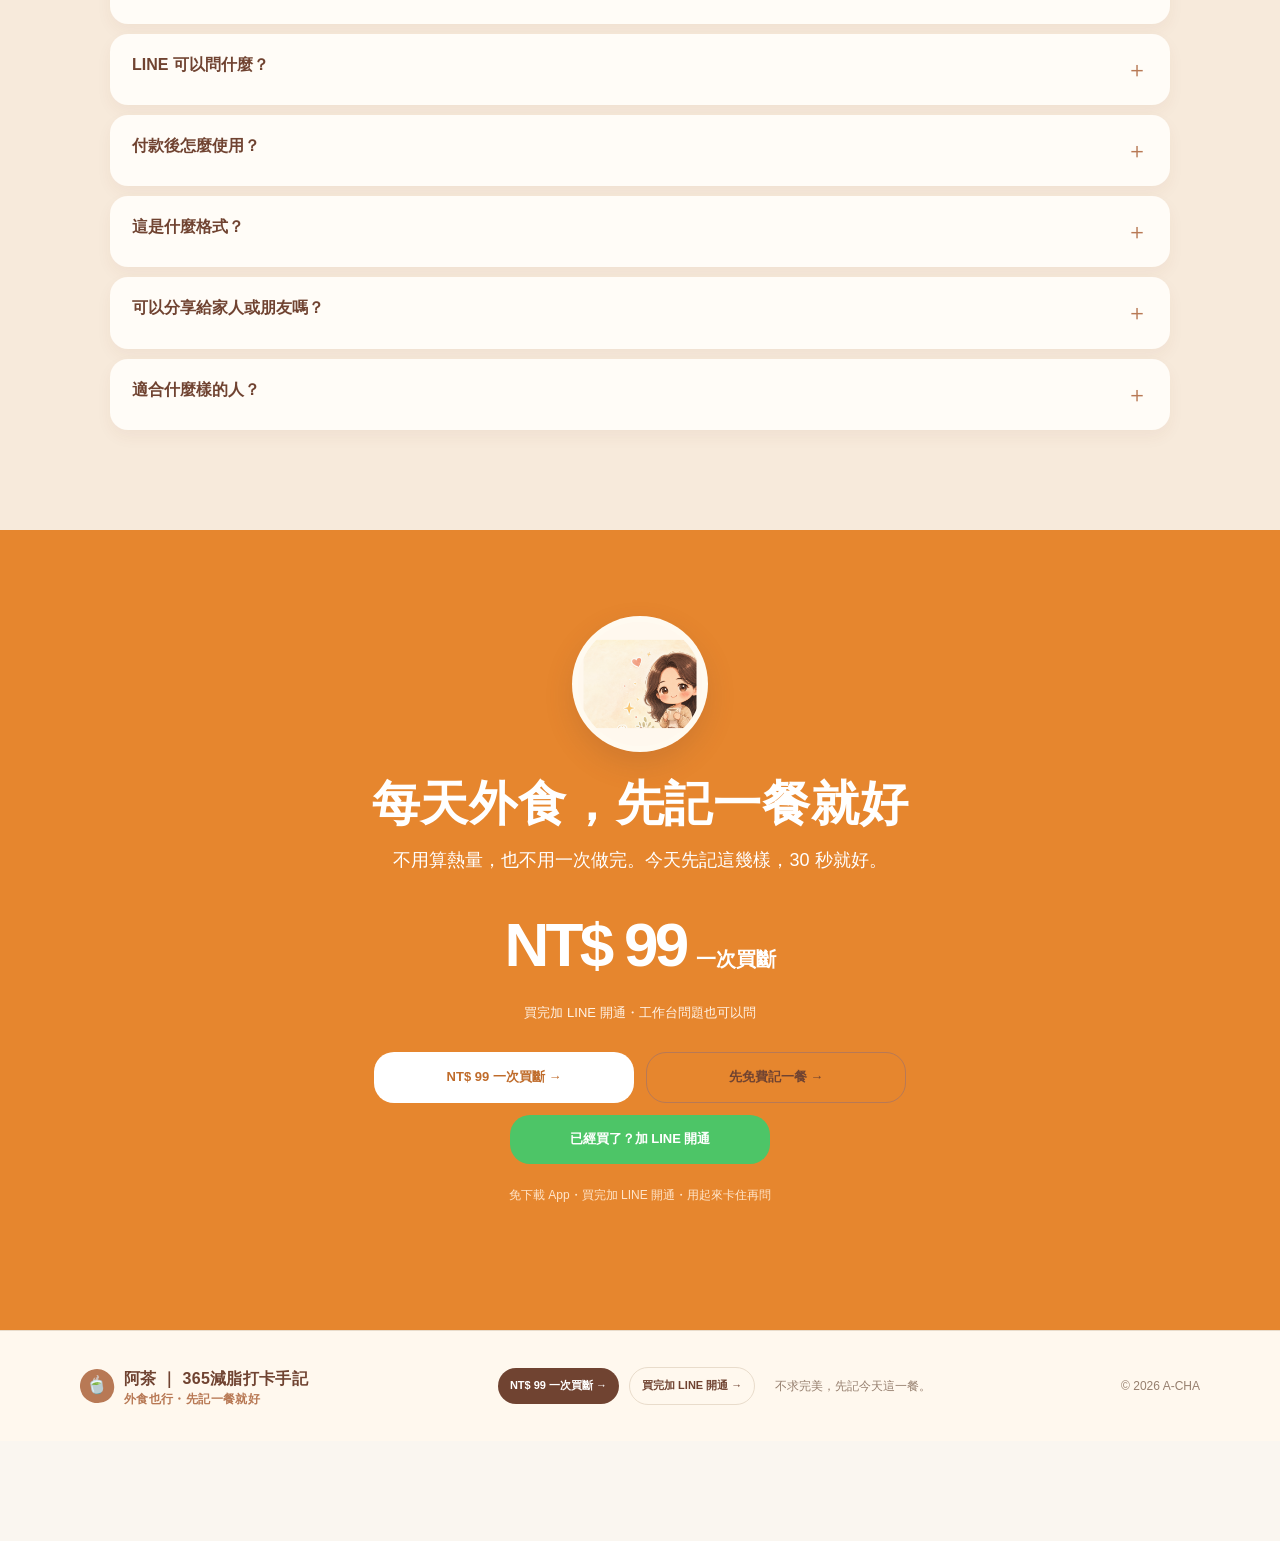
==== commit 3f4c5cc4: "把陪伴語氣、空白免費體驗和分享預覽對齊 月摘要改用記下的天數和毫升，拿掉功效句與百分比。免費體驗從空白表單開始。手機首屏看得到先免費記一餐，LINE 改成次要。補上 OG、favicon，並把小測驗、" ====
--- a/index.html
+++ b/index.html
@@ -4,11 +4,27 @@
   <meta charset="utf-8" />
   <meta name="viewport" content="width=device-width, initial-scale=1" />
   <meta name="description" content="阿茶｜365 減脂打卡手記：外食也能先記一餐。免下載 App，NT$ 99 一次買斷，買完加 LINE 開通。" />
+  <meta property="og:title" content="天天外食，先記一餐就好｜阿茶 365 減脂打卡手記" />
+  <meta property="og:description" content="外食也能先記一餐。免下載 App，NT$ 99 一次買斷。餐盤、外食、喝水、運動，30 秒就好。" />
+  <meta property="og:image" content="https://swjonlyone.github.io/acha/assets/og-image.png" />
+  <meta property="og:image:width" content="1200" />
+  <meta property="og:image:height" content="630" />
+  <meta property="og:image:alt" content="阿茶｜365 減脂打卡手記：天天外食，先記一餐就好。NT$ 99 一次買斷。" />
+  <meta property="og:url" content="https://swjonlyone.github.io/acha/" />
+  <meta property="og:type" content="website" />
+  <meta property="og:locale" content="zh_TW" />
+  <meta name="twitter:card" content="summary_large_image" />
+  <meta name="twitter:title" content="天天外食，先記一餐就好｜阿茶 365 減脂打卡手記" />
+  <meta name="twitter:description" content="外食也能先記一餐。免下載 App，NT$ 99 一次買斷。餐盤、外食、喝水、運動，30 秒就好。" />
+  <meta name="twitter:image" content="https://swjonlyone.github.io/acha/assets/og-image.png" />
   <title>🍵 阿茶 ｜ 365減脂打卡手記</title>
+  <link rel="icon" href="favicon.ico" sizes="any" />
+  <link rel="icon" type="image/png" href="favicon.png" />
+  <link rel="apple-touch-icon" href="apple-touch-icon.png" />
   <link rel="preconnect" href="https://fonts.googleapis.com">
   <link rel="preconnect" href="https://fonts.gstatic.com" crossorigin>
   <link rel="preload" as="image" href="assets/acha-hero.png" fetchpriority="high">
-  <link rel="stylesheet" href="styles.css?v=5" />
+  <link rel="stylesheet" href="styles.css?v=6" />
 </head>
 <body>
   <a class="skip-link" href="#main">跳到主要內容</a>
@@ -16,7 +32,7 @@
     <div class="shell nav-wrap">
       <a class="brand" href="#top" aria-label="阿茶首頁"><span class="brand-mark">🍵</span><span>阿茶 ｜ 365減脂打卡手記<span class="brand-sub">外食也行・先記一餐就好</span></span></a>
       <nav class="desktop-nav" aria-label="主要導覽"><a href="#why">為什麼是阿茶</a><a href="#steps">怎麼陪你</a><a href="#faq">常見問題</a></nav>
-      <div class="nav-cta-pair"><a class="button button-small button-primary" href="https://lin.ee/rOydflm" target="_blank" rel="noopener noreferrer">買完加 LINE 開通 →</a><a class="button button-small button-secondary" href="https://portaly.cc/swjonlyone/product/AsJrabRIMk2IJMwtBclw" target="_blank" rel="noopener noreferrer">NT$ 99 一次買斷 →</a></div>
+      <div class="nav-cta-pair"><a class="button button-small button-primary" href="https://portaly.cc/swjonlyone/product/AsJrabRIMk2IJMwtBclw" target="_blank" rel="noopener noreferrer">NT$ 99 一次買斷 →</a><a class="button button-small button-secondary" href="https://lin.ee/rOydflm" target="_blank" rel="noopener noreferrer">買完加 LINE 開通 →</a></div>
     </div>
   </header>
 
@@ -36,8 +52,8 @@
     <section class="features section-pad" id="tools"><div class="shell tools-shell"><div class="section-heading center"><span class="eyebrow">一次買斷，打開就能記</span><h2>NT$ 99 一次買斷，<br><em>外食的日子也好記 🍵</em></h2><p>免下載 App。手機打開，先記一餐就好。</p></div><div class="tool-grid"><article class="tool-card"><span class="tool-number">01</span><div class="tool-icon">📱</div><h3>365 天餐點手記</h3><p>今天先記這幾樣，30 秒就好 ｜ 餐盤、外食、喝水、運動 ｜ 其他想記再補</p></article><article class="tool-card"><span class="tool-number">02</span><div class="tool-icon">🍱</div><h3>三大超商高蛋白 30 選</h3><p>7-11、全家、萊爾富，站在貨架前照著拿就好。</p></article><article class="tool-card"><span class="tool-number">03</span><div class="tool-icon">🍕</div><h3>外食聚餐怎麼點</h3><p>火鍋、鹹酥雞、外送，下一餐回到簡單一點的吃法就好。</p></article></div></div></section>
     <section class="steps section-pad" id="steps"><div class="shell steps-shell"><div class="section-heading center"><span class="eyebrow">3 步就開始</span><h2>今天就能記，<em>不用先學工具</em></h2><p>先免費記一餐。想留下 365 天，去 Portaly 一次買斷，買完加 LINE 開通。</p></div><div class="step-list"><div class="step"><span class="step-badge">1</span><div><h3>先免費記這幾樣</h3><p>打開「今天先記這些」：餐盤比例、外食幾餐、蛋白質和蔬菜、喝水跟運動。30 秒就好。</p></div></div><div class="step"><span class="step-badge">2</span><div><h3>NT$ 99，去 Portaly 一次買斷</h3><p>不用備餐，也不用先學。想把紀錄留下來，再去 Portaly 買。</p></div></div><div class="step"><span class="step-badge">3</span><div><h3>買完加 LINE 開通</h3><p>開通之後，工作台不會記、卡住或畫面問題，也來這裡問。</p></div></div></div></div></section>
 
-    <section class="summary-preview section-pad" id="summaries"><div class="shell summary-preview-grid"><div class="summary-preview-copy"><span class="eyebrow">記完會幫你收一收</span><h2>每月、每年幫你整理</h2><p>記了幾天、喝水、排便、早睡達標幾天，還有體重怎麼走。沒有百分比，也不拿來保證變瘦。有記的才顯示，自己看就好。</p></div><figure class="summary-preview-figure"><img src="assets/month-summary-example.png" alt="10 月手記範例：記錄天數、外食與飲料、生活習慣達標天數，以及早上體重曲線" width="720" height="2304"><figcaption>示範資料裡的一個月，實際會依你記下的內容顯示。</figcaption></figure></div></section>
-    <section class="plan section-pad" id="plan"><div class="shell sales-plan"><div class="section-heading center"><span class="eyebrow">一次買斷，打開就能開始</span><h2>外食無痛減脂，<em>從今天的一餐開始</em></h2><p>不需要複雜計算，讓吃飯、記錄與回顧變成每天做得到的小事。</p></div><div class="offer-grid"><article class="offer-card offer-main"><div class="offer-ribbon">一次買斷，打開就能記</div><div class="offer-price"><del>免下載 App・手機打開就能記</del><strong>NT$ 99</strong><span class="price-divider">一次買斷・想留再買</span></div><ul class="offer-list"><li><b>📱 《阿茶 ｜ 365減脂打卡手記》</b><span>今天先記這幾樣，30 秒就好。免下載 App，手機打開就能記。</span></li><li><b>📅 每月、每年幫你整理</b><span>記了幾天、喝水排便早睡達標幾天、體重怎麼走。自己看就好。</span></li><li><b>🍱 《三大超商高蛋白黃金組合 30 選》</b><span>7-11、全家、萊爾富照著買不踩雷。</span></li><li><b>🍕 《外食聚餐、火鍋、鹹酥雞無罪惡點餐與急救公式》</b><span>聚餐安心吃不囤積，前後都有簡單做法可查。</span></li><li><b>💬 《阿茶 LINE》</b><span>買完加 LINE 開通。工作台不會記、卡住了，也可以問。</span></li></ul><a class="button button-primary offer-buy" href="https://portaly.cc/swjonlyone/product/AsJrabRIMk2IJMwtBclw" target="_blank" rel="noopener noreferrer">去 Portaly 買 ｜ NT$ 99 一次買斷</a><p class="offer-email-login"><a href="app/?unlock=1&amp;locale=zh-TW">已經買了？用購買 Email 登入</a><span>開通後用購買 Email 收驗證連結登入</span></p><a class="offer-login" href="https://swjonlyone.github.io/acha/app/?demo=1&locale=zh-TW" target="_blank" rel="noopener noreferrer">先免費記一餐 →</a><a class="offer-login" href="https://lin.ee/rOydflm" target="_blank" rel="noopener noreferrer">已經買了？加 LINE 開通</a></article><article id="line-aftercare" class="offer-card offer-line"><span class="offer-icon">💬</span><h3>工作台用起來卡住？</h3><h4>買完加 LINE 開通</h4><p>不會記、畫面問題，加 LINE 跟阿茶說就好。</p><a class="button button-outline" href="https://lin.ee/rOydflm" target="_blank" rel="noopener noreferrer">加入阿茶 LINE →</a></article></div></div></section>
+    <section class="summary-preview section-pad" id="summaries"><div class="shell summary-preview-grid"><div class="summary-preview-copy"><span class="eyebrow">記完會幫你收一收</span><h2>每月、每年幫你整理</h2><p>記了幾天、喝了多少水、排便和早睡幾天，還有體重怎麼走。沒有百分比，也不拿來保證變瘦。有記的才顯示，自己看就好。</p></div><figure class="summary-preview-figure"><img src="assets/month-summary-example.png" alt="一個月手記範例：記錄天數、外食餐數、有記喝水的天數，以及早上體重曲線。沒有百分比。" width="724" height="4158"><figcaption>示範資料裡的一個月，實際會依你記下的內容顯示。</figcaption></figure></div></section>
+    <section class="plan section-pad" id="plan"><div class="shell sales-plan"><div class="section-heading center"><span class="eyebrow">一次買斷，打開就能開始</span><h2>外食的日子，<em>先記一餐就好</em></h2><p>吃飯、記錄、回頭看，都從今天這一餐開始就好。</p></div><div class="offer-grid"><article class="offer-card offer-main"><div class="offer-ribbon">一次買斷，打開就能記</div><div class="offer-price"><del>免下載 App・手機打開就能記</del><strong>NT$ 99</strong><span class="price-divider">一次買斷・想留再買</span></div><ul class="offer-list"><li><b>📱 《阿茶 ｜ 365減脂打卡手記》</b><span>今天先記這幾樣，30 秒就好。免下載 App，手機打開就能記。</span></li><li><b>📅 每月、每年幫你整理</b><span>記了幾天、喝水、排便、早睡、運動各幾天。自己看就好。</span></li><li><b>🍱 《三大超商高蛋白 30 選》</b><span>7-11、全家、萊爾富，站在貨架前照著拿就好。</span></li><li><b>🍕 《外食聚餐怎麼點》</b><span>火鍋、鹹酥雞、外送，下一餐回到簡單一點的吃法就好。</span></li><li><b>💬 《阿茶 LINE》</b><span>買完加 LINE 開通。工作台不會記、卡住了，也可以問。</span></li></ul><a class="button button-primary offer-buy" href="https://portaly.cc/swjonlyone/product/AsJrabRIMk2IJMwtBclw" target="_blank" rel="noopener noreferrer">去 Portaly 買 ｜ NT$ 99 一次買斷</a><p class="offer-email-login"><a href="app/?unlock=1&amp;locale=zh-TW">已經買了？用購買 Email 登入</a><span>開通後用購買 Email 收驗證連結登入</span></p><a class="offer-login" href="https://swjonlyone.github.io/acha/app/?demo=1&locale=zh-TW" target="_blank" rel="noopener noreferrer">先免費記一餐 →</a><a class="offer-login" href="https://lin.ee/rOydflm" target="_blank" rel="noopener noreferrer">已經買了？加 LINE 開通</a></article><article id="line-aftercare" class="offer-card offer-line"><span class="offer-icon">💬</span><h3>工作台用起來卡住？</h3><h4>買完加 LINE 開通</h4><p>不會記、畫面問題，加 LINE 跟阿茶說就好。</p><a class="button button-outline" href="https://lin.ee/rOydflm" target="_blank" rel="noopener noreferrer">加入阿茶 LINE →</a></article></div></div></section>
     <section class="faq section-pad" id="faq">
       <div class="shell faq-shell">
         <div class="section-heading center">
@@ -58,7 +74,7 @@
   </main>
     <section class="final-cta section-pad" aria-labelledby="final-cta-title"><div class="shell final-cta-card"><div class="tea-character final-avatar-frame" aria-hidden="true"><img class="final-avatar" src="assets/acha-avatar.png" alt="" /></div><h2 id="final-cta-title">每天外食，先記一餐就好</h2><p>不用算熱量，也不用一次做完。今天先記這幾樣，30 秒就好。</p><div class="final-price"><strong>NT$ 99</strong><span>一次買斷</span></div><small>買完加 LINE 開通・工作台問題也可以問</small><div class="final-actions"><a class="button final-buy" href="https://portaly.cc/swjonlyone/product/AsJrabRIMk2IJMwtBclw" target="_blank" rel="noopener noreferrer">NT$ 99 一次買斷 →</a><a class="button button-outline" href="https://swjonlyone.github.io/acha/app/?demo=1&locale=zh-TW" target="_blank" rel="noopener noreferrer">先免費記一餐 →</a><a class="button final-line" href="https://lin.ee/rOydflm" target="_blank" rel="noopener noreferrer">已經買了？加 LINE 開通</a></div><div class="final-note">免下載 App・買完加 LINE 開通・用起來卡住再問</div></div></section>
     <div class="sticky-buy" role="region" aria-label="快速購買"><a href="https://portaly.cc/swjonlyone/product/AsJrabRIMk2IJMwtBclw" target="_blank" rel="noopener noreferrer">NT$ 99 一次買斷 ｜ 先記一餐</a></div>
-  <footer class="site-footer"><div class="shell footer-wrap"><a class="brand" href="#top"><span class="brand-mark">🍵</span><span>阿茶 ｜ 365減脂打卡手記<span class="brand-sub">外食也行・先記一餐就好</span></span></a><div class="cta-pair footer-cta"><a class="button button-primary" href="https://lin.ee/rOydflm" target="_blank" rel="noopener noreferrer">買完加 LINE 開通 →</a><a class="button button-secondary" href="https://portaly.cc/swjonlyone/product/AsJrabRIMk2IJMwtBclw" target="_blank" rel="noopener noreferrer">NT$ 99 一次買斷 →</a></div><p>不求完美，先記今天這一餐。</p><span class="copyright">© 2026 A-CHA</span></div></footer>
-  <script src="script.js?v=2"></script>
+  <footer class="site-footer"><div class="shell footer-wrap"><a class="brand" href="#top"><span class="brand-mark">🍵</span><span>阿茶 ｜ 365減脂打卡手記<span class="brand-sub">外食也行・先記一餐就好</span></span></a><div class="cta-pair footer-cta"><a class="button button-primary" href="https://portaly.cc/swjonlyone/product/AsJrabRIMk2IJMwtBclw" target="_blank" rel="noopener noreferrer">NT$ 99 一次買斷 →</a><a class="button button-secondary" href="https://lin.ee/rOydflm" target="_blank" rel="noopener noreferrer">買完加 LINE 開通 →</a></div><p>不求完美，先記今天這一餐。</p><span class="copyright">© 2026 A-CHA</span></div></footer>
+  <script src="script.js?v=3"></script>
 </body>
 </html>
--- a/styles.css
+++ b/styles.css
@@ -152,3 +152,19 @@
   .hero-email-login,.offer-email-login{font-size:13px}
   .hero-email-login span,.offer-email-login span{font-size:12px}
 }
+
+/* 手機首屏：文案和「先免費記一餐」在插圖前面，LINE 不搶主按鈕，底部購買列不蓋住 */
+@media(max-width:800px){
+  .site-header{height:auto;align-items:stretch;padding:10px 0 8px}
+  .nav-wrap{align-items:flex-start;flex-wrap:wrap;gap:8px}
+  .nav-cta-pair{position:static;top:auto;right:auto;width:100%;margin-left:0;flex-direction:row;align-items:stretch;gap:8px}
+  .nav-cta-pair .button{flex:1 1 0;width:auto;min-height:44px;font-size:13px;line-height:1.25;padding:8px 10px}
+  .hero{padding-top:12px;padding-bottom:20px}
+  .hero-grid{gap:16px}
+  .hero-copy{order:0}
+  .hero-art-wrap{order:1;min-height:0;margin-top:8px}
+  .hero h1{margin:8px 0}
+  .hero-lede{margin-bottom:10px}
+  .hero-cta .button,.hero-cta .hero-demo{min-height:48px;font-size:16px}
+  body{padding-bottom:88px}
+}
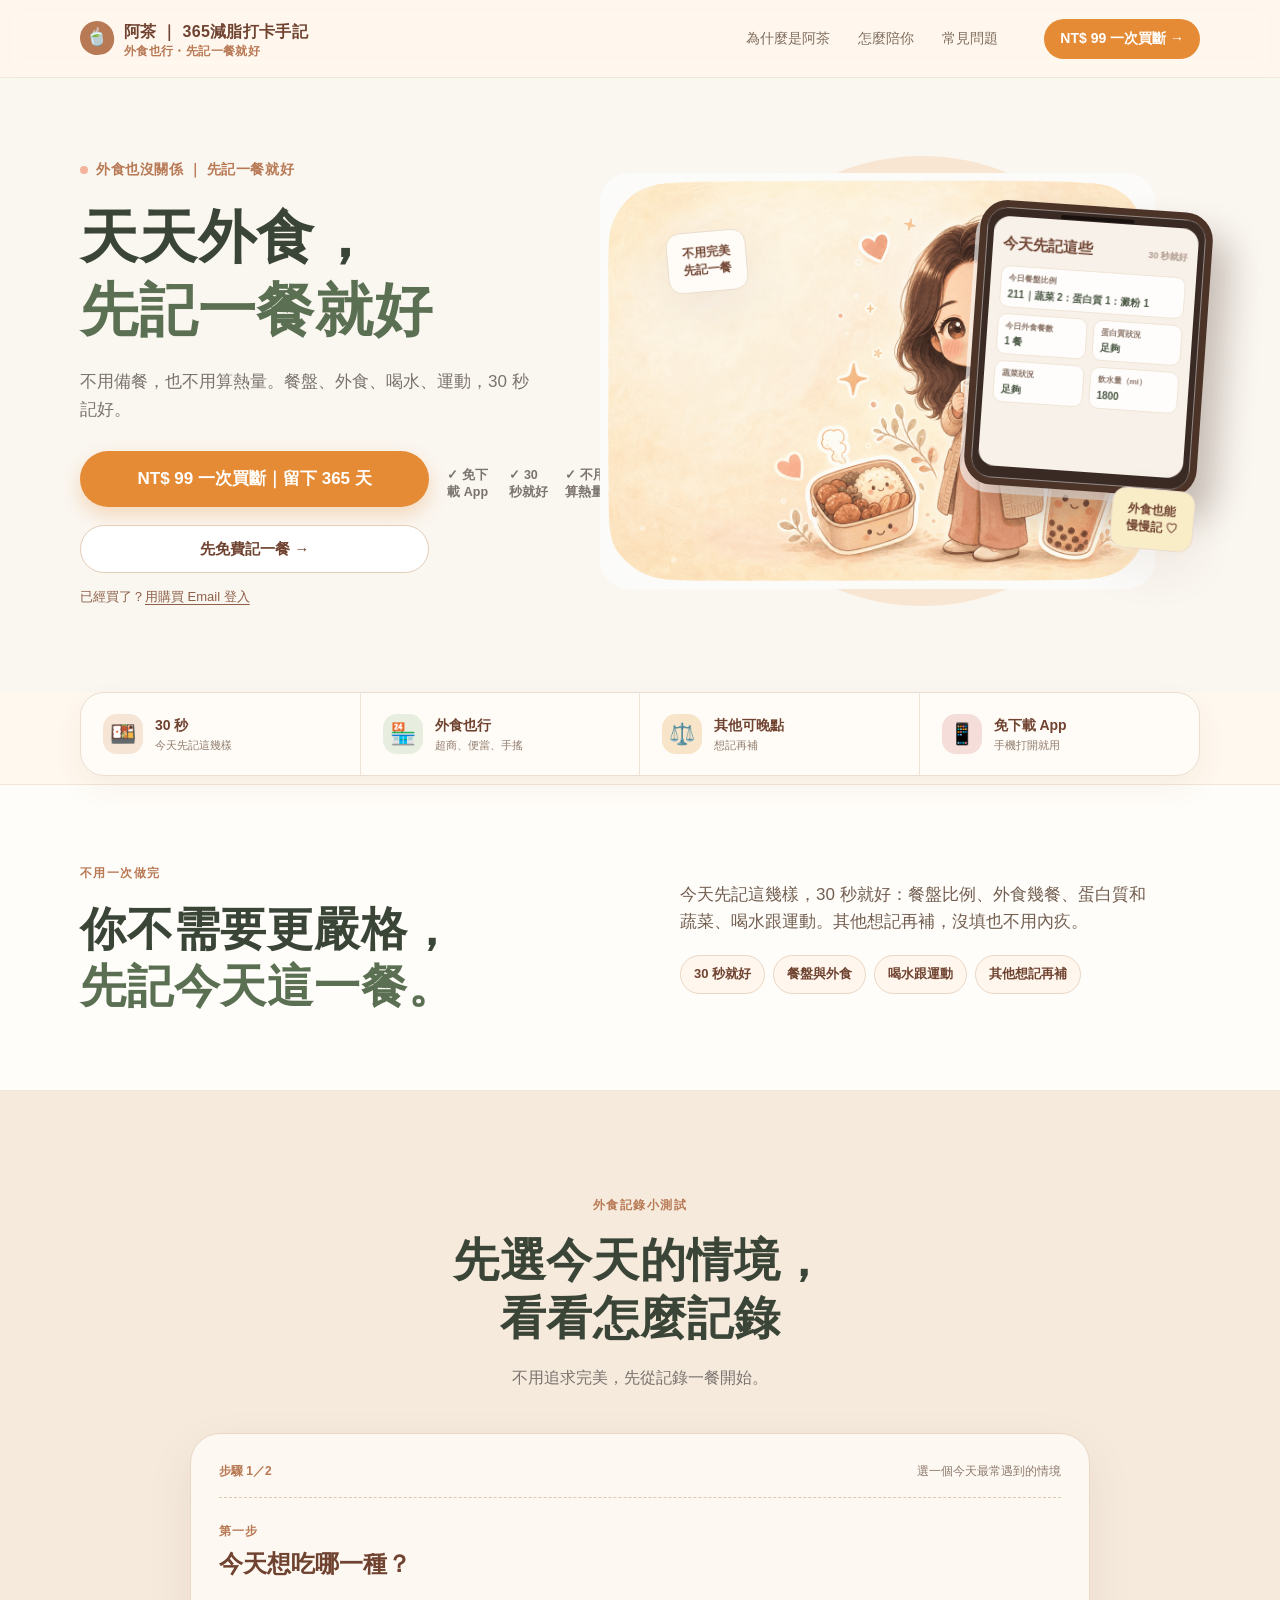
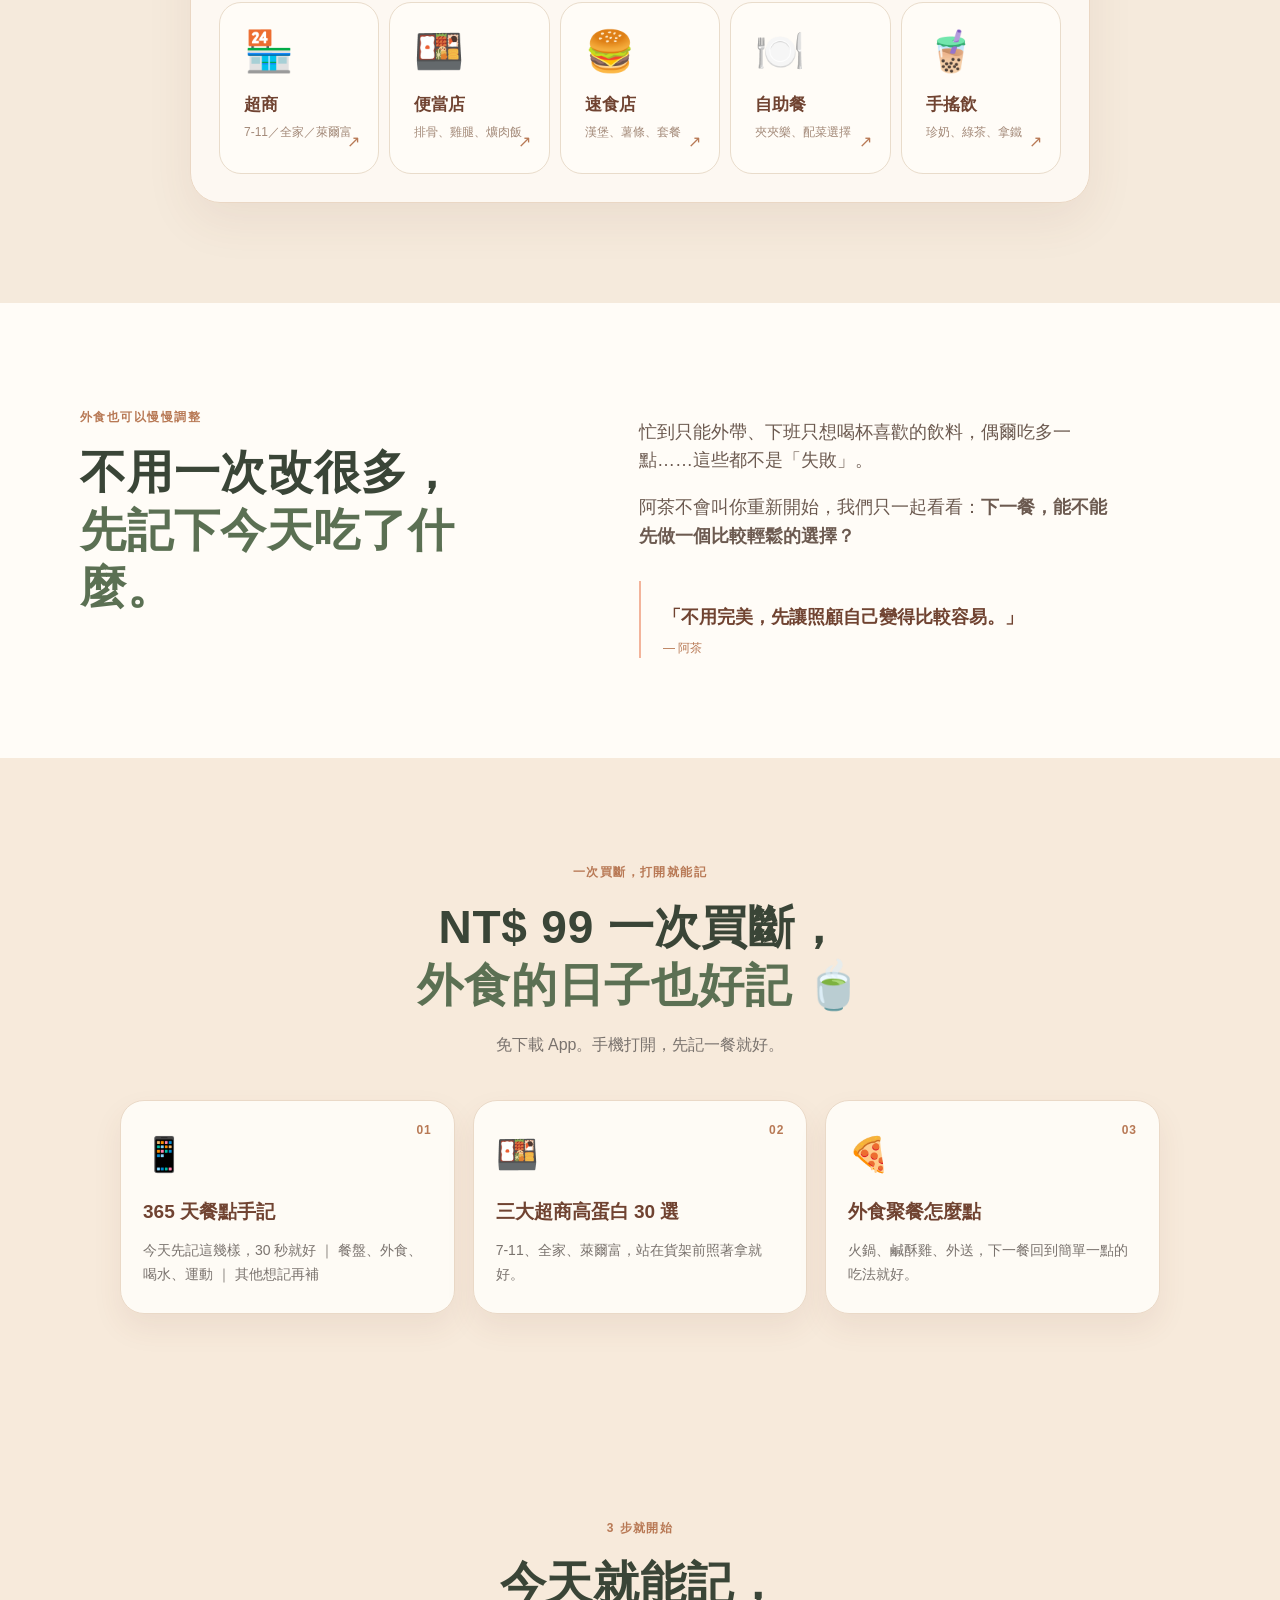
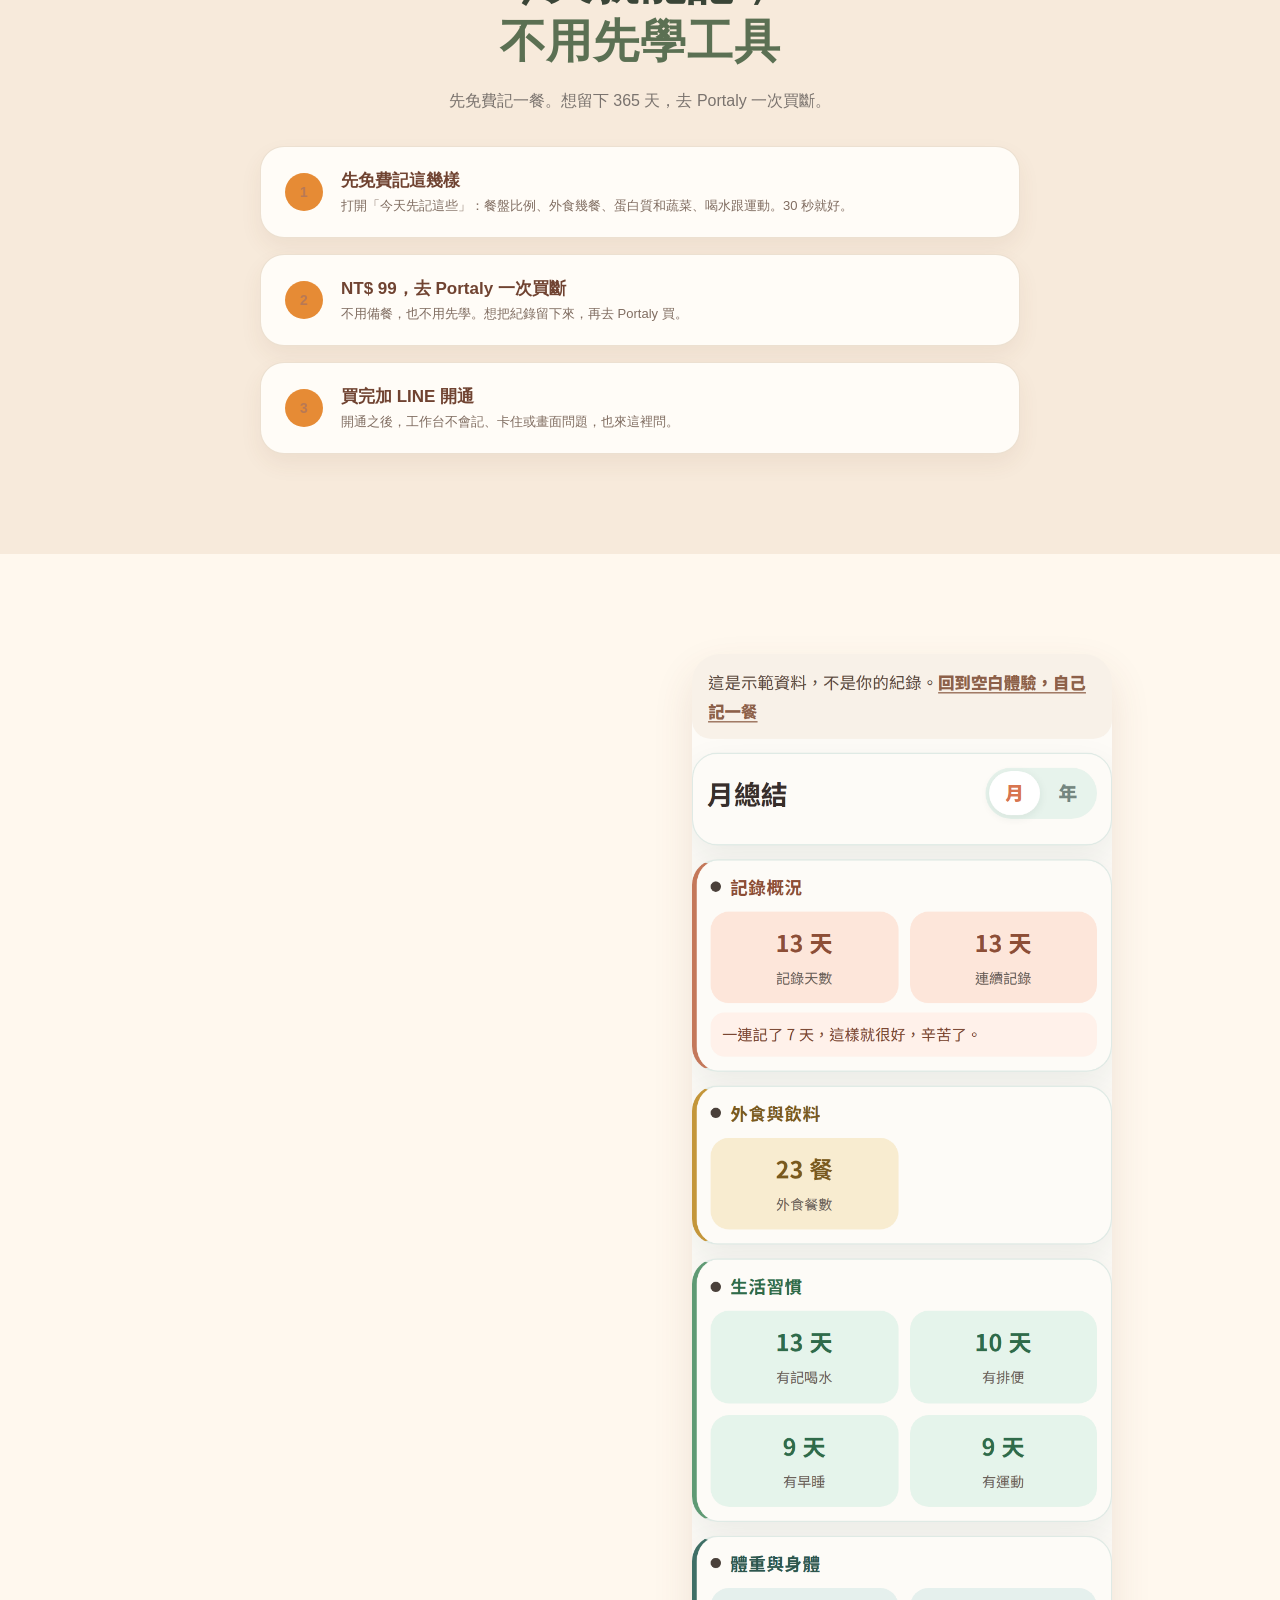
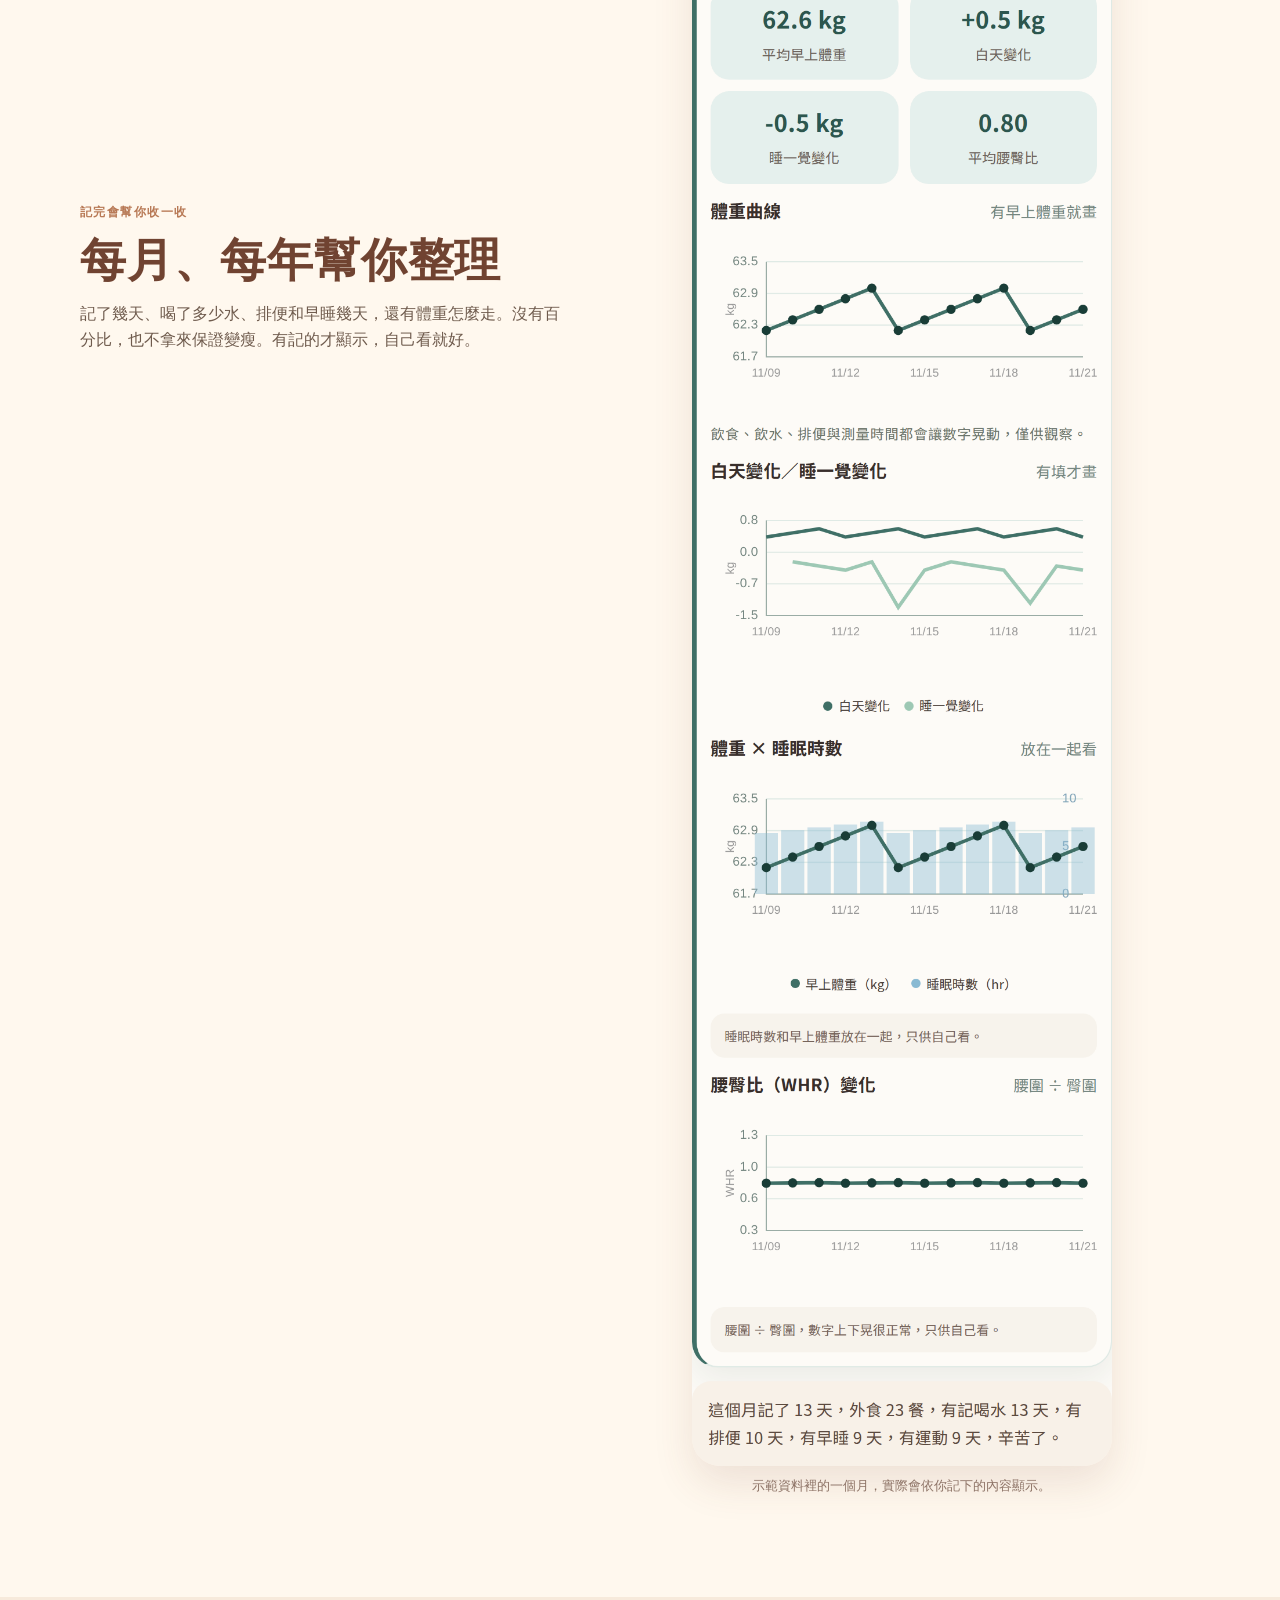
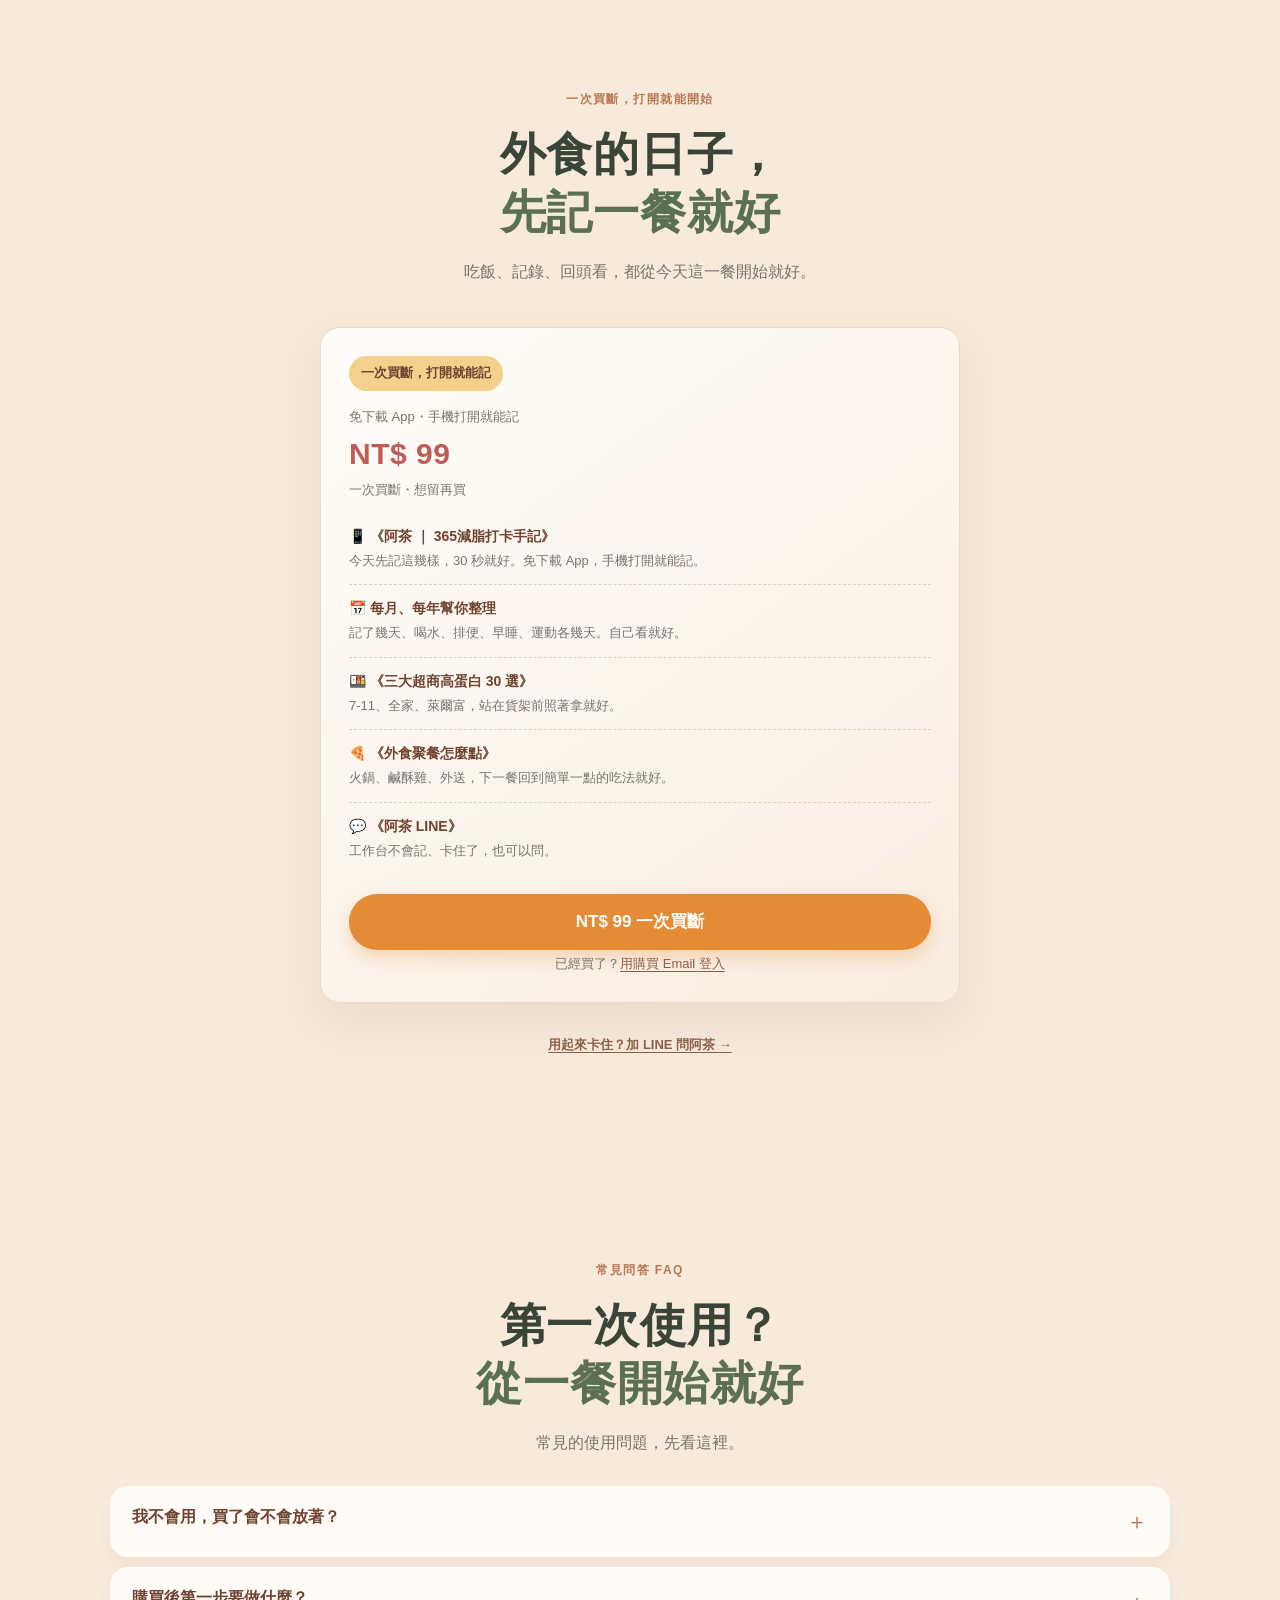
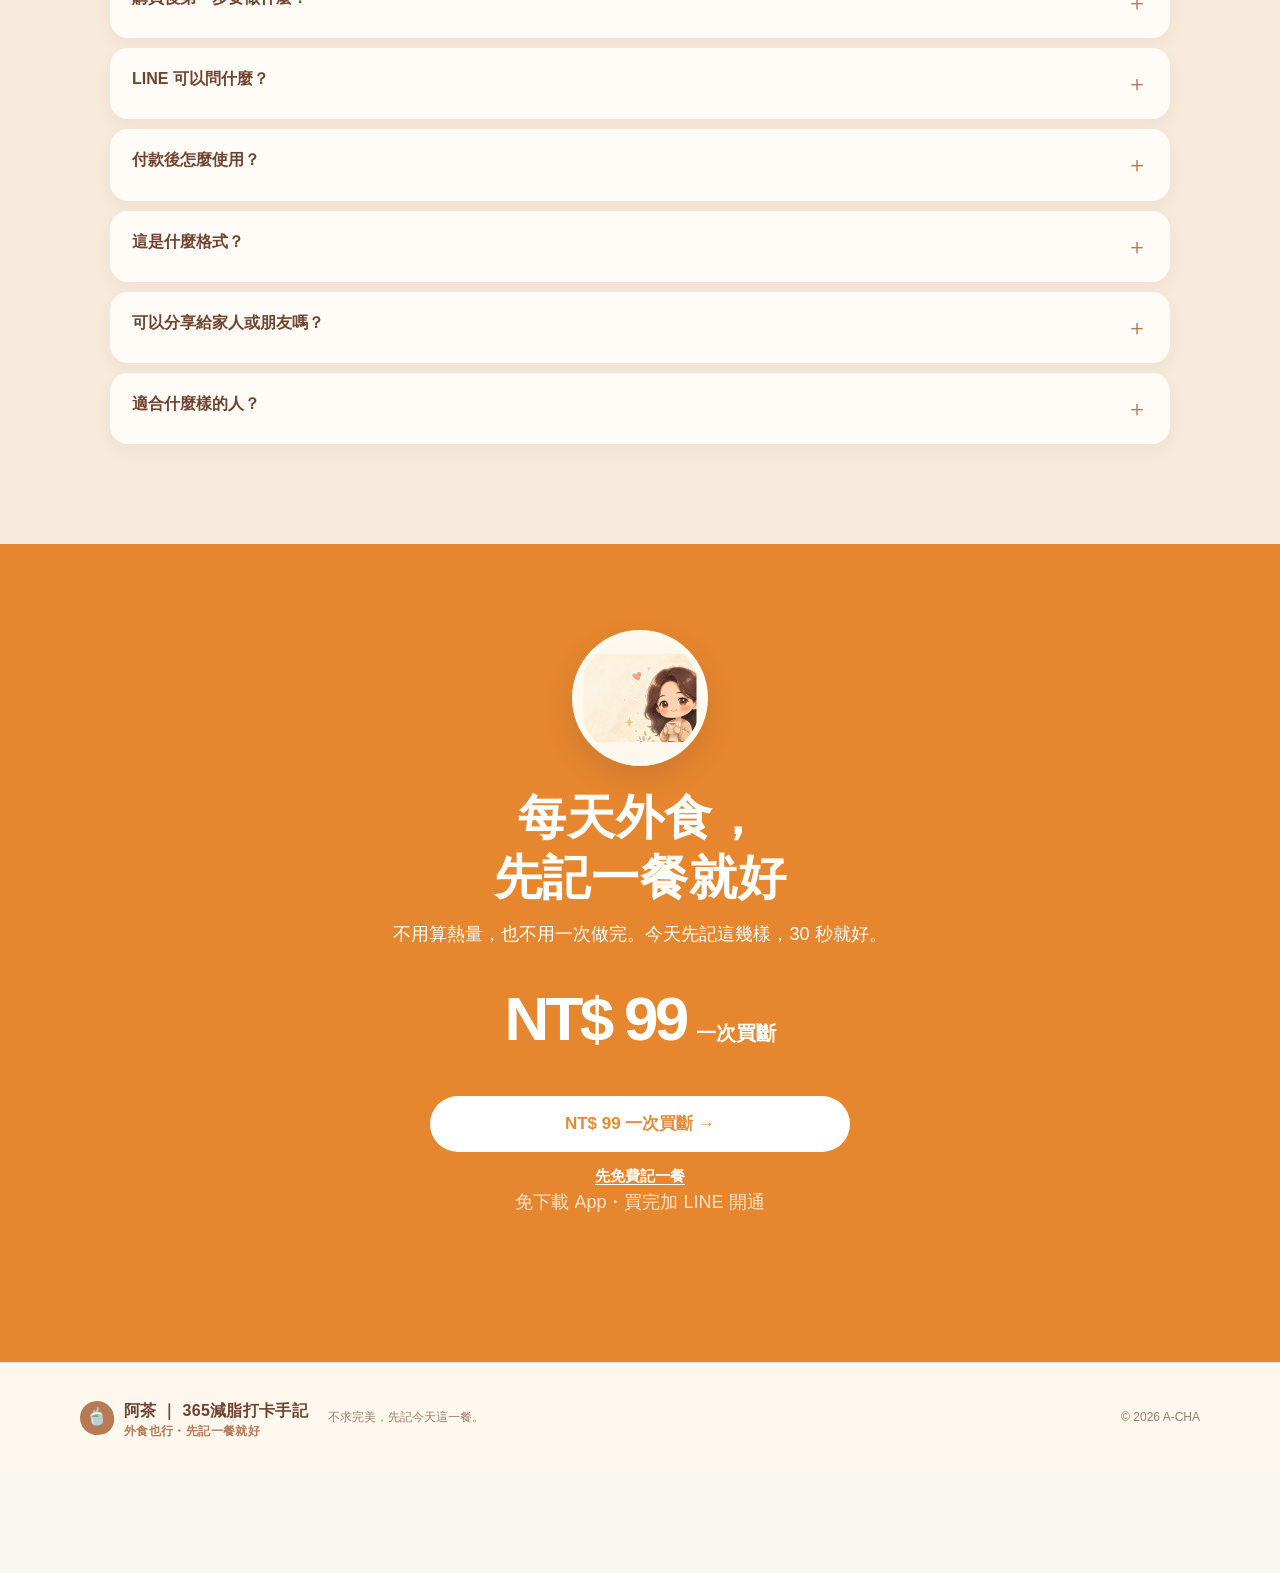
==== commit 792df351: "調整手機版購買按鈕階層與陪伴文案 一個畫面只留一顆橘色購買主鈕，登入改成底線文字連結，並把有改到的靜態資源快取版本各加 1。價格、Portaly 網址與驗證連結登入流程維持不變。  Co-author" ====
--- a/index.html
+++ b/index.html
@@ -3,7 +3,7 @@
 <head>
   <meta charset="utf-8" />
   <meta name="viewport" content="width=device-width, initial-scale=1" />
-  <meta name="description" content="阿茶｜365 減脂打卡手記：外食也能先記一餐。免下載 App，NT$ 99 一次買斷，買完加 LINE 開通。" />
+  <meta name="description" content="阿茶｜365 減脂打卡手記：外食也能先記一餐。免下載 App，NT$ 99 一次買斷。" />
   <meta property="og:title" content="天天外食，先記一餐就好｜阿茶 365 減脂打卡手記" />
   <meta property="og:description" content="外食也能先記一餐。免下載 App，NT$ 99 一次買斷。餐盤、外食、喝水、運動，30 秒就好。" />
   <meta property="og:image" content="https://swjonlyone.github.io/acha/assets/og-image.png" />
@@ -24,7 +24,7 @@
   <link rel="preconnect" href="https://fonts.googleapis.com">
   <link rel="preconnect" href="https://fonts.gstatic.com" crossorigin>
   <link rel="preload" as="image" href="assets/acha-hero.png" fetchpriority="high">
-  <link rel="stylesheet" href="styles.css?v=6" />
+  <link rel="stylesheet" href="styles.css?v=7" />
 </head>
 <body>
   <a class="skip-link" href="#main">跳到主要內容</a>
@@ -32,28 +32,28 @@
     <div class="shell nav-wrap">
       <a class="brand" href="#top" aria-label="阿茶首頁"><span class="brand-mark">🍵</span><span>阿茶 ｜ 365減脂打卡手記<span class="brand-sub">外食也行・先記一餐就好</span></span></a>
       <nav class="desktop-nav" aria-label="主要導覽"><a href="#why">為什麼是阿茶</a><a href="#steps">怎麼陪你</a><a href="#faq">常見問題</a></nav>
-      <div class="nav-cta-pair"><a class="button button-small button-primary" href="https://portaly.cc/swjonlyone/product/AsJrabRIMk2IJMwtBclw" target="_blank" rel="noopener noreferrer">NT$ 99 一次買斷 →</a><a class="button button-small button-secondary" href="https://lin.ee/rOydflm" target="_blank" rel="noopener noreferrer">買完加 LINE 開通 →</a></div>
+      <div class="nav-cta-pair"><a class="button button-small button-primary" href="https://portaly.cc/swjonlyone/product/AsJrabRIMk2IJMwtBclw" target="_blank" rel="noopener noreferrer">NT$ 99 一次買斷 →</a></div>
     </div>
   </header>
 
   <main id="main">
-    <section class="hero section-pad" id="top"><div class="shell hero-grid"><div class="hero-copy"><div class="eyebrow"><span class="eyebrow-dot"></span>外食也沒關係 ｜ 先記一餐就好</div><h1>天天外食，<br><em>先記一餐就好</em></h1><p class="hero-lede">不用備餐，也不用算熱量。今天先記這幾樣，30 秒就好：餐盤比例、外食幾餐、蛋白質和蔬菜、喝水跟運動。其他想記再補。</p><div class="hero-actions"><div class="cta-pair hero-cta"><a class="button button-primary" href="https://portaly.cc/swjonlyone/product/AsJrabRIMk2IJMwtBclw" target="_blank" rel="noopener noreferrer">NT$ 99 一次買斷 ｜ 留下 365 天手記</a><a class="button button-secondary hero-demo" href="https://swjonlyone.github.io/acha/app/?demo=1&amp;locale=zh-TW" target="_blank" rel="noopener noreferrer">先免費記一餐 →</a><p class="hero-email-login"><a href="app/?unlock=1&amp;locale=zh-TW">已經買了？用購買 Email 登入</a><span>開通後用購買 Email 收驗證連結登入</span></p></div><p class="hero-bought">已經買了？<a href="https://lin.ee/rOydflm" target="_blank" rel="noopener noreferrer">加 LINE 開通</a>。工作台卡住，也可以問。</p><div class="hero-proof-line"><span>✓ 免下載 App</span><span>✓ 30 秒先記這幾樣</span><span>✓ 其他想記再補</span></div><span class="trust"><span>✦</span> 不求完美，先從今天的一餐開始</span><div class="creator-proof"><span class="creator-avatar">🍵</span><span><b>阿茶｜外食減脂手記</b><small>給每天靠外食解決三餐的你</small></span></div></div></div><div class="hero-art-wrap"><div class="art-glow"></div><div class="hero-composite"><img class="hero-art" src="assets/acha-hero.png" alt="阿茶捧著茶杯，陪你一起面對日常外食" width="1200" height="900" fetchpriority="high" loading="eager" decoding="async"><div class="hero-phone" aria-label="今天先記這些，30 秒就好"><span class="phone-speaker"></span><div class="phone-meal phone-quick"><div class="phone-quick-head"><strong>今天先記這些</strong><span>30 秒就好</span></div><div class="phone-field"><b>今日餐盤比例</b><span>211｜蔬菜 2：蛋白質 1：澱粉 1</span></div><div class="phone-field-row"><div class="phone-field"><b>今日外食餐數</b><span>1 餐</span></div><div class="phone-field"><b>蛋白質狀況</b><span>足夠</span></div></div><div class="phone-field-row"><div class="phone-field"><b>蔬菜狀況</b><span>足夠</span></div><div class="phone-field"><b>飲水量（ml）</b><span>1800</span></div></div></div></div></div><div class="art-sticker sticker-one">不用完美<br>先記一餐</div><div class="art-sticker sticker-two">外食也能<br>慢慢記 ♡</div></div></div></section>
+    <section class="hero section-pad" id="top"><div class="shell hero-grid"><div class="hero-copy"><div class="eyebrow"><span class="eyebrow-dot"></span>外食也沒關係 ｜ 先記一餐就好</div><h1>天天外食，<br><em>先記一餐就好</em></h1><p class="hero-lede">不用備餐，也不用算熱量。餐盤、外食、喝水、運動，30 秒記好。</p><div class="hero-actions"><div class="cta-pair hero-cta"><a class="button button-primary buy-btn" href="https://portaly.cc/swjonlyone/product/AsJrabRIMk2IJMwtBclw" target="_blank" rel="noopener noreferrer">NT$ 99 一次買斷｜留下 365 天</a><a class="button button-secondary hero-demo" href="https://swjonlyone.github.io/acha/app/?demo=1&amp;locale=zh-TW" target="_blank" rel="noopener noreferrer">先免費記一餐 →</a><p class="login-text hero-email-login">已經買了？<a href="app/?unlock=1&amp;locale=zh-TW">用購買 Email 登入</a></p></div><p class="hero-proof-line"><span>✓ 免下載 App</span><span>✓ 30 秒就好</span><span>✓ 不用算熱量</span></p></div></div><div class="hero-art-wrap"><div class="art-glow"></div><div class="hero-composite"><img class="hero-art" src="assets/acha-hero.png" alt="阿茶捧著茶杯，陪你一起面對日常外食" width="1200" height="900" fetchpriority="high" loading="eager" decoding="async"><div class="hero-phone" aria-label="今天先記這些，30 秒就好"><span class="phone-speaker"></span><div class="phone-meal phone-quick"><div class="phone-quick-head"><strong>今天先記這些</strong><span>30 秒就好</span></div><div class="phone-field"><b>今日餐盤比例</b><span>211｜蔬菜 2：蛋白質 1：澱粉 1</span></div><div class="phone-field-row"><div class="phone-field"><b>今日外食餐數</b><span>1 餐</span></div><div class="phone-field"><b>蛋白質狀況</b><span>足夠</span></div></div><div class="phone-field-row"><div class="phone-field"><b>蔬菜狀況</b><span>足夠</span></div><div class="phone-field"><b>飲水量（ml）</b><span>1800</span></div></div></div></div></div><div class="art-sticker sticker-one">不用完美<br>先記一餐</div><div class="art-sticker sticker-two">外食也能<br>慢慢記 ♡</div></div></div></section>
 
     <section class="hero-feature-strip" aria-label="先記一餐就好"><div class="shell hero-feature-grid"><article><span class="feature-strip-icon">🍱</span><div><b>30 秒</b><small>今天先記這幾樣</small></div></article><article><span class="feature-strip-icon">🏪</span><div><b>外食也行</b><small>超商、便當、手搖</small></div></article><article><span class="feature-strip-icon">⚖️</span><div><b>其他可晚點</b><small>想記再補</small></div></article><article><span class="feature-strip-icon">📱</span><div><b>免下載 App</b><small>手機打開就用</small></div></article></div></section>
 
     <section class="conversion-intro section-pad" aria-labelledby="conversion-intro-title"><div class="shell conversion-intro-grid"><div><span class="eyebrow">不用一次做完</span><h2 id="conversion-intro-title">你不需要更嚴格，<br><em>先記今天這一餐。</em></h2></div><div class="conversion-intro-copy"><p>今天先記這幾樣，30 秒就好：餐盤比例、外食幾餐、蛋白質和蔬菜、喝水跟運動。其他想記再補，沒填也不用內疚。</p><div class="conversion-pills"><span>30 秒就好</span><span>餐盤與外食</span><span>喝水跟運動</span><span>其他想記再補</span></div></div></div></section>
 
-    <section class="quiz-section section-pad" id="quiz" aria-labelledby="quiz-title"><div class="shell quiz-shell"><div class="section-heading center"><span class="eyebrow">外食記錄小測試</span><h2 id="quiz-title">先選今天的情境，看看怎麼記錄</h2><p>不用追求完美，先從記錄一餐開始。</p></div><div class="quiz-panel" aria-live="polite"><div class="quiz-progress"><span id="quiz-step-label">步驟 1／2</span><span id="quiz-step-hint">選一個今天最常遇到的情境</span></div><div id="quiz-step-one"><p class="quiz-kicker">第一步</p><h3 class="quiz-question">今天想吃哪一種？</h3><div class="quiz-grid quiz-scenarios" role="list"><button class="quiz-card" data-scenario="convenience" role="listitem"><span class="food-icon">🏪</span><span class="quiz-label">超商</span><span class="quiz-hint">7-11／全家／萊爾富</span><span class="card-arrow" aria-hidden="true">↗</span></button><button class="quiz-card" data-scenario="bento" role="listitem"><span class="food-icon">🍱</span><span class="quiz-label">便當店</span><span class="quiz-hint">排骨、雞腿、爌肉飯</span><span class="card-arrow" aria-hidden="true">↗</span></button><button class="quiz-card" data-scenario="fastfood" role="listitem"><span class="food-icon">🍔</span><span class="quiz-label">速食店</span><span class="quiz-hint">漢堡、薯條、套餐</span><span class="card-arrow" aria-hidden="true">↗</span></button><button class="quiz-card" data-scenario="buffet" role="listitem"><span class="food-icon">🍽️</span><span class="quiz-label">自助餐</span><span class="quiz-hint">夾夾樂、配菜選擇</span><span class="card-arrow" aria-hidden="true">↗</span></button><button class="quiz-card" data-scenario="tea" role="listitem"><span class="food-icon">🧋</span><span class="quiz-label">手搖飲</span><span class="quiz-hint">珍奶、綠茶、拿鐵</span><span class="card-arrow" aria-hidden="true">↗</span></button></div></div><div id="quiz-step-two" hidden><p class="quiz-kicker">第二步</p><h3 class="quiz-question" id="quiz-step-two-title" tabindex="-1">選一個餐點看看阿茶怎麼說</h3><div class="quiz-grid quiz-items" role="list"></div><button class="quiz-back" type="button" id="quiz-back">← 換一個情境</button></div><div class="result-card" id="result" aria-live="polite" hidden></div></div></div></section>
+    <section class="quiz-section section-pad" id="quiz" aria-labelledby="quiz-title"><div class="shell quiz-shell"><div class="section-heading center"><span class="eyebrow">外食記錄小測試</span><h2 id="quiz-title">先選今天的情境，<br>看看怎麼記錄</h2><p>不用追求完美，先從記錄一餐開始。</p></div><div class="quiz-panel" aria-live="polite"><div class="quiz-progress"><span id="quiz-step-label">步驟 1／2</span><span id="quiz-step-hint">選一個今天最常遇到的情境</span></div><div id="quiz-step-one"><p class="quiz-kicker">第一步</p><h3 class="quiz-question">今天想吃哪一種？</h3><div class="quiz-grid quiz-scenarios" role="list"><button class="quiz-card" data-scenario="convenience" role="listitem"><span class="food-icon">🏪</span><span class="quiz-label">超商</span><span class="quiz-hint">7-11／全家／萊爾富</span><span class="card-arrow" aria-hidden="true">↗</span></button><button class="quiz-card" data-scenario="bento" role="listitem"><span class="food-icon">🍱</span><span class="quiz-label">便當店</span><span class="quiz-hint">排骨、雞腿、爌肉飯</span><span class="card-arrow" aria-hidden="true">↗</span></button><button class="quiz-card" data-scenario="fastfood" role="listitem"><span class="food-icon">🍔</span><span class="quiz-label">速食店</span><span class="quiz-hint">漢堡、薯條、套餐</span><span class="card-arrow" aria-hidden="true">↗</span></button><button class="quiz-card" data-scenario="buffet" role="listitem"><span class="food-icon">🍽️</span><span class="quiz-label">自助餐</span><span class="quiz-hint">夾夾樂、配菜選擇</span><span class="card-arrow" aria-hidden="true">↗</span></button><button class="quiz-card" data-scenario="tea" role="listitem"><span class="food-icon">🧋</span><span class="quiz-label">手搖飲</span><span class="quiz-hint">珍奶、綠茶、拿鐵</span><span class="card-arrow" aria-hidden="true">↗</span></button></div></div><div id="quiz-step-two" hidden><p class="quiz-kicker">第二步</p><h3 class="quiz-question" id="quiz-step-two-title" tabindex="-1">選一個餐點看看阿茶怎麼說</h3><div class="quiz-grid quiz-items" role="list"></div><button class="quiz-back" type="button" id="quiz-back">← 換一個情境</button></div><div class="result-card" id="result" aria-live="polite" hidden></div></div></div></section>
 
     <section class="empathy section-pad" id="why">
       <div class="shell empathy-grid"><div class="section-heading"><span class="eyebrow">外食也可以慢慢調整</span><h2>不用一次改很多，<br><em>先記下今天吃了什麼。</em></h2></div><div class="empathy-copy"><p>忙到只能外帶、下班只想喝杯喜歡的飲料，偶爾吃多一點……這些都不是「失敗」。</p><p>阿茶不會叫你重新開始，我們只一起看看：<strong>下一餐，能不能先做一個比較輕鬆的選擇？</strong></p><div class="quote">「不用完美，先讓照顧自己變得比較容易。」<span>— 阿茶</span></div></div></div>
     </section>
 
     <section class="features section-pad" id="tools"><div class="shell tools-shell"><div class="section-heading center"><span class="eyebrow">一次買斷，打開就能記</span><h2>NT$ 99 一次買斷，<br><em>外食的日子也好記 🍵</em></h2><p>免下載 App。手機打開，先記一餐就好。</p></div><div class="tool-grid"><article class="tool-card"><span class="tool-number">01</span><div class="tool-icon">📱</div><h3>365 天餐點手記</h3><p>今天先記這幾樣，30 秒就好 ｜ 餐盤、外食、喝水、運動 ｜ 其他想記再補</p></article><article class="tool-card"><span class="tool-number">02</span><div class="tool-icon">🍱</div><h3>三大超商高蛋白 30 選</h3><p>7-11、全家、萊爾富，站在貨架前照著拿就好。</p></article><article class="tool-card"><span class="tool-number">03</span><div class="tool-icon">🍕</div><h3>外食聚餐怎麼點</h3><p>火鍋、鹹酥雞、外送，下一餐回到簡單一點的吃法就好。</p></article></div></div></section>
-    <section class="steps section-pad" id="steps"><div class="shell steps-shell"><div class="section-heading center"><span class="eyebrow">3 步就開始</span><h2>今天就能記，<em>不用先學工具</em></h2><p>先免費記一餐。想留下 365 天，去 Portaly 一次買斷，買完加 LINE 開通。</p></div><div class="step-list"><div class="step"><span class="step-badge">1</span><div><h3>先免費記這幾樣</h3><p>打開「今天先記這些」：餐盤比例、外食幾餐、蛋白質和蔬菜、喝水跟運動。30 秒就好。</p></div></div><div class="step"><span class="step-badge">2</span><div><h3>NT$ 99，去 Portaly 一次買斷</h3><p>不用備餐，也不用先學。想把紀錄留下來，再去 Portaly 買。</p></div></div><div class="step"><span class="step-badge">3</span><div><h3>買完加 LINE 開通</h3><p>開通之後，工作台不會記、卡住或畫面問題，也來這裡問。</p></div></div></div></div></section>
+    <section class="steps section-pad" id="steps"><div class="shell steps-shell"><div class="section-heading center"><span class="eyebrow">3 步就開始</span><h2>今天就能記，<br><em>不用先學工具</em></h2><p>先免費記一餐。想留下 365 天，去 Portaly 一次買斷。</p></div><div class="step-list"><div class="step"><span class="step-badge">1</span><div><h3>先免費記這幾樣</h3><p>打開「今天先記這些」：餐盤比例、外食幾餐、蛋白質和蔬菜、喝水跟運動。30 秒就好。</p></div></div><div class="step"><span class="step-badge">2</span><div><h3>NT$ 99，去 Portaly 一次買斷</h3><p>不用備餐，也不用先學。想把紀錄留下來，再去 Portaly 買。</p></div></div><div class="step"><span class="step-badge">3</span><div><h3>買完加 LINE 開通</h3><p>開通之後，工作台不會記、卡住或畫面問題，也來這裡問。</p></div></div></div></div></section>
 
     <section class="summary-preview section-pad" id="summaries"><div class="shell summary-preview-grid"><div class="summary-preview-copy"><span class="eyebrow">記完會幫你收一收</span><h2>每月、每年幫你整理</h2><p>記了幾天、喝了多少水、排便和早睡幾天，還有體重怎麼走。沒有百分比，也不拿來保證變瘦。有記的才顯示，自己看就好。</p></div><figure class="summary-preview-figure"><img src="assets/month-summary-example.png" alt="一個月手記範例：記錄天數、外食餐數、有記喝水的天數，以及早上體重曲線。沒有百分比。" width="724" height="4158"><figcaption>示範資料裡的一個月，實際會依你記下的內容顯示。</figcaption></figure></div></section>
-    <section class="plan section-pad" id="plan"><div class="shell sales-plan"><div class="section-heading center"><span class="eyebrow">一次買斷，打開就能開始</span><h2>外食的日子，<em>先記一餐就好</em></h2><p>吃飯、記錄、回頭看，都從今天這一餐開始就好。</p></div><div class="offer-grid"><article class="offer-card offer-main"><div class="offer-ribbon">一次買斷，打開就能記</div><div class="offer-price"><del>免下載 App・手機打開就能記</del><strong>NT$ 99</strong><span class="price-divider">一次買斷・想留再買</span></div><ul class="offer-list"><li><b>📱 《阿茶 ｜ 365減脂打卡手記》</b><span>今天先記這幾樣，30 秒就好。免下載 App，手機打開就能記。</span></li><li><b>📅 每月、每年幫你整理</b><span>記了幾天、喝水、排便、早睡、運動各幾天。自己看就好。</span></li><li><b>🍱 《三大超商高蛋白 30 選》</b><span>7-11、全家、萊爾富，站在貨架前照著拿就好。</span></li><li><b>🍕 《外食聚餐怎麼點》</b><span>火鍋、鹹酥雞、外送，下一餐回到簡單一點的吃法就好。</span></li><li><b>💬 《阿茶 LINE》</b><span>買完加 LINE 開通。工作台不會記、卡住了，也可以問。</span></li></ul><a class="button button-primary offer-buy" href="https://portaly.cc/swjonlyone/product/AsJrabRIMk2IJMwtBclw" target="_blank" rel="noopener noreferrer">去 Portaly 買 ｜ NT$ 99 一次買斷</a><p class="offer-email-login"><a href="app/?unlock=1&amp;locale=zh-TW">已經買了？用購買 Email 登入</a><span>開通後用購買 Email 收驗證連結登入</span></p><a class="offer-login" href="https://swjonlyone.github.io/acha/app/?demo=1&locale=zh-TW" target="_blank" rel="noopener noreferrer">先免費記一餐 →</a><a class="offer-login" href="https://lin.ee/rOydflm" target="_blank" rel="noopener noreferrer">已經買了？加 LINE 開通</a></article><article id="line-aftercare" class="offer-card offer-line"><span class="offer-icon">💬</span><h3>工作台用起來卡住？</h3><h4>買完加 LINE 開通</h4><p>不會記、畫面問題，加 LINE 跟阿茶說就好。</p><a class="button button-outline" href="https://lin.ee/rOydflm" target="_blank" rel="noopener noreferrer">加入阿茶 LINE →</a></article></div></div></section>
+    <section class="plan section-pad" id="plan"><div class="shell sales-plan"><div class="section-heading center"><span class="eyebrow">一次買斷，打開就能開始</span><h2>外食的日子，<br><em>先記一餐就好</em></h2><p>吃飯、記錄、回頭看，都從今天這一餐開始就好。</p></div><div class="offer-grid"><article class="offer-card offer-main"><div class="offer-ribbon">一次買斷，打開就能記</div><div class="offer-price"><p class="offer-sub">免下載 App・手機打開就能記</p><strong>NT$ 99</strong><span class="price-divider">一次買斷・想留再買</span></div><ul class="offer-list"><li><b>📱 《阿茶 ｜ 365減脂打卡手記》</b><span>今天先記這幾樣，30 秒就好。免下載 App，手機打開就能記。</span></li><li><b>📅 每月、每年幫你整理</b><span>記了幾天、喝水、排便、早睡、運動各幾天。自己看就好。</span></li><li><b>🍱 《三大超商高蛋白 30 選》</b><span>7-11、全家、萊爾富，站在貨架前照著拿就好。</span></li><li><b>🍕 《外食聚餐怎麼點》</b><span>火鍋、鹹酥雞、外送，下一餐回到簡單一點的吃法就好。</span></li><li><b>💬 《阿茶 LINE》</b><span>工作台不會記、卡住了，也可以問。</span></li></ul><a class="button button-primary offer-buy buy-btn" href="https://portaly.cc/swjonlyone/product/AsJrabRIMk2IJMwtBclw" target="_blank" rel="noopener noreferrer">NT$ 99 一次買斷</a><p class="login-text offer-email-login">已經買了？<a href="app/?unlock=1&amp;locale=zh-TW">用購買 Email 登入</a></p></article><p id="line-aftercare" class="offer-line"><a href="https://lin.ee/rOydflm" target="_blank" rel="noopener noreferrer">用起來卡住？加 LINE 問阿茶 →</a></p></div></div></section>
     <section class="faq section-pad" id="faq">
       <div class="shell faq-shell">
         <div class="section-heading center">
@@ -62,19 +62,19 @@
           <p>常見的使用問題，先看這裡。</p>
         </div>
         <div class="faq-list">
-          <details><summary>我不會用，買了會不會放著？<span>＋</span></summary><p>先從免費體驗記一餐就好。想留下 365 天，去 Portaly 買，買完加 LINE 開通。開通後到<a href="https://swjonlyone.github.io/acha/app/?unlock=1">登入頁</a>，用購買 Email 收驗證連結登入，紀錄才會留在雲端。</p></details>
+          <details><summary>我不會用，買了會不會放著？<span>＋</span></summary><p>先免費記一餐就好。開通之後，到<a href="https://swjonlyone.github.io/acha/app/?unlock=1">登入頁</a>用購買 Email 收驗證連結登入。</p></details>
           <details><summary>購買後第一步要做什麼？<span>＋</span></summary><p>先加 LINE 跟阿茶說一聲開通。開通後打開登入頁 <a href="https://swjonlyone.github.io/acha/app/?unlock=1">https://swjonlyone.github.io/acha/app/?unlock=1</a>，用購買 Email 收驗證連結登入，再記今天的一餐。工作台不會記、卡住了，也可以在 LINE 問。</p></details>
-          <details><summary>LINE 可以問什麼？<span>＋</span></summary><p>工作台用起來卡住、不會記、畫面怪怪的，都可以問。買完也是加 LINE 開通。</p></details>
-          <details><summary>付款後怎麼使用？<span>＋</span></summary><p>NT$ 99 一次買斷。付完先加 LINE 開通，再用購買 Email 到<a href="https://swjonlyone.github.io/acha/app/?unlock=1">登入頁</a>收驗證連結登入。</p></details>
-          <details><summary>這是什麼格式？<span>＋</span></summary><p>手機網頁，免下載 App。付款後加 LINE 開通就能記。</p></details>
+          <details><summary>LINE 可以問什麼？<span>＋</span></summary><p>工作台用起來卡住、不會記、畫面怪怪的，都可以問。已經開通的話，到<a href="https://swjonlyone.github.io/acha/app/?unlock=1">登入頁</a>用購買 Email 收驗證連結登入。</p></details>
+          <details><summary>付款後怎麼使用？<span>＋</span></summary><p>NT$ 99 一次買斷。開通後到<a href="https://swjonlyone.github.io/acha/app/?unlock=1">登入頁</a>，用購買 Email 收驗證連結登入。</p></details>
+          <details><summary>這是什麼格式？<span>＋</span></summary><p>手機網頁，免下載 App。開通後到<a href="https://swjonlyone.github.io/acha/app/?unlock=1">登入頁</a>就能記。</p></details>
           <details><summary>可以分享給家人或朋友嗎？<span>＋</span></summary><p>本產品為個人使用授權，每筆訂單限購買者本人使用，請勿轉售、轉傳或公開分享。需要協助時，可以透過 LINE 詢問操作問題。</p></details><details><summary>適合什麼樣的人？<span>＋</span></summary><p>適合每天吃外食、不想先學複雜工具、希望開始記錄飲食的人；不提供醫療或個人化營養診斷。</p></details>
         </div>
       </div>
     </section>
   </main>
-    <section class="final-cta section-pad" aria-labelledby="final-cta-title"><div class="shell final-cta-card"><div class="tea-character final-avatar-frame" aria-hidden="true"><img class="final-avatar" src="assets/acha-avatar.png" alt="" /></div><h2 id="final-cta-title">每天外食，先記一餐就好</h2><p>不用算熱量，也不用一次做完。今天先記這幾樣，30 秒就好。</p><div class="final-price"><strong>NT$ 99</strong><span>一次買斷</span></div><small>買完加 LINE 開通・工作台問題也可以問</small><div class="final-actions"><a class="button final-buy" href="https://portaly.cc/swjonlyone/product/AsJrabRIMk2IJMwtBclw" target="_blank" rel="noopener noreferrer">NT$ 99 一次買斷 →</a><a class="button button-outline" href="https://swjonlyone.github.io/acha/app/?demo=1&locale=zh-TW" target="_blank" rel="noopener noreferrer">先免費記一餐 →</a><a class="button final-line" href="https://lin.ee/rOydflm" target="_blank" rel="noopener noreferrer">已經買了？加 LINE 開通</a></div><div class="final-note">免下載 App・買完加 LINE 開通・用起來卡住再問</div></div></section>
-    <div class="sticky-buy" role="region" aria-label="快速購買"><a href="https://portaly.cc/swjonlyone/product/AsJrabRIMk2IJMwtBclw" target="_blank" rel="noopener noreferrer">NT$ 99 一次買斷 ｜ 先記一餐</a></div>
-  <footer class="site-footer"><div class="shell footer-wrap"><a class="brand" href="#top"><span class="brand-mark">🍵</span><span>阿茶 ｜ 365減脂打卡手記<span class="brand-sub">外食也行・先記一餐就好</span></span></a><div class="cta-pair footer-cta"><a class="button button-primary" href="https://portaly.cc/swjonlyone/product/AsJrabRIMk2IJMwtBclw" target="_blank" rel="noopener noreferrer">NT$ 99 一次買斷 →</a><a class="button button-secondary" href="https://lin.ee/rOydflm" target="_blank" rel="noopener noreferrer">買完加 LINE 開通 →</a></div><p>不求完美，先記今天這一餐。</p><span class="copyright">© 2026 A-CHA</span></div></footer>
-  <script src="script.js?v=3"></script>
+    <section class="final-cta section-pad" aria-labelledby="final-cta-title"><div class="shell final-cta-card"><div class="tea-character final-avatar-frame" aria-hidden="true"><img class="final-avatar" src="assets/acha-avatar.png" alt="" /></div><h2 id="final-cta-title">每天外食，<br>先記一餐就好</h2><p>不用算熱量，也不用一次做完。今天先記這幾樣，30 秒就好。</p><div class="final-price"><strong>NT$ 99</strong><span>一次買斷</span></div><div class="final-actions"><a class="button final-buy buy-btn" href="https://portaly.cc/swjonlyone/product/AsJrabRIMk2IJMwtBclw" target="_blank" rel="noopener noreferrer">NT$ 99 一次買斷 →</a><a class="final-demo-link" href="https://swjonlyone.github.io/acha/app/?demo=1&locale=zh-TW" target="_blank" rel="noopener noreferrer">先免費記一餐</a></div><p class="final-note">免下載 App・買完加 LINE 開通</p></div></section>
+    <div class="sticky-buy is-hidden" role="region" aria-label="快速購買" hidden><a class="buy-btn" href="https://portaly.cc/swjonlyone/product/AsJrabRIMk2IJMwtBclw" target="_blank" rel="noopener noreferrer">NT$ 99 一次買斷 →</a></div>
+  <footer class="site-footer"><div class="shell footer-wrap"><a class="brand" href="#top"><span class="brand-mark">🍵</span><span>阿茶 ｜ 365減脂打卡手記<span class="brand-sub">外食也行・先記一餐就好</span></span></a><p>不求完美，先記今天這一餐。</p><span class="copyright">© 2026 A-CHA</span></div></footer>
+  <script src="script.js?v=4"></script>
 </body>
 </html>
--- a/styles.css
+++ b/styles.css
@@ -1,4 +1,4 @@
-:root{--cream:#fff8ee;--milk:#fffcf7;--tea:#b87955;--dark:#704331;--sage:#afc3a4;--peach:#f3b49b;--yellow:#f4d77d;--ink:#3f3731;--line:#e9dccb;--shadow:0 18px 48px rgba(112,67,49,.08);--serif:'Noto Sans TC',sans-serif}*{box-sizing:border-box}html{scroll-behavior:smooth}body{margin:0;background:var(--cream);color:var(--ink);font-family:'Zen Maru Gothic','M PLUS Rounded 1c','Noto Sans TC',-apple-system,sans-serif;font-size:16px;line-height:1.7}a{color:inherit;text-decoration:none}button{font:inherit}.shell{width:min(1120px,calc(100% - 40px));margin:0 auto}.skip-link{position:absolute;left:-9999px}.skip-link:focus{left:16px;top:12px;padding:8px 14px;background:var(--dark);color:white;z-index:10;border-radius:8px}.cta-pair{display:flex;align-items:center;gap:10px;flex-wrap:wrap}.cta-pair .button{white-space:normal;text-align:center}.button-secondary{background:transparent;border:1px solid var(--line);color:var(--dark);font-weight:600}.button-secondary:hover{background:#fff1df;border-color:var(--tea);box-shadow:none}.nav-cta-pair{display:flex;align-items:center;gap:6px;margin-left:18px}.nav-cta-pair .button{font-size:10px;line-height:1.3;padding:8px 11px}.hero-cta{flex-direction:column;align-items:flex-start;gap:8px}.hero-cta .button-secondary{font-size:12px;padding:8px 14px}.card-cta{position:absolute;left:30px;right:30px;bottom:24px;flex-direction:column;align-items:stretch;gap:7px}.card-cta .button{width:100%;font-size:11px;line-height:1.3;padding:9px 10px}.steps-cta{flex-direction:column;align-items:flex-start;margin-top:18px;gap:8px}.steps-cta .button-secondary{font-size:12px;padding:8px 12px}.plan-cta{flex-direction:column;align-items:stretch;gap:8px}.plan-cta .button-secondary{font-size:11px;padding:9px 10px}.footer-cta{margin-left:auto}.footer-cta .button{font-size:11px;padding:9px 12px}.site-header{height:78px;display:flex;align-items:center;border-bottom:1px solid rgba(233,220,203,.6);background:rgba(255,248,238,.9);backdrop-filter:blur(10px);position:sticky;top:0;z-index:5}.nav-wrap,.footer-wrap{display:flex;align-items:center;justify-content:space-between}.brand{display:flex;align-items:center;gap:10px;font-weight:800;letter-spacing:.02em;color:var(--dark)}.brand-mark{display:grid;place-items:center;width:34px;height:34px;border-radius:50% 50% 45% 50%;background:var(--tea);color:#fff;font-weight:800;transform:rotate(-8deg)}.brand-sub{display:block;font-size:10px;font-weight:500;letter-spacing:.08em;color:var(--tea);line-height:1.2}.desktop-nav{display:flex;gap:28px;margin-left:auto;margin-right:28px;font-size:14px;color:#806c5d}.desktop-nav a:hover,.text-link:hover{color:var(--tea)}.button{display:inline-flex;align-items:center;justify-content:center;gap:9px;border-radius:999px;padding:14px 23px;font-weight:700;transition:.2s ease}.button:hover{transform:translateY(-2px);box-shadow:0 9px 20px rgba(112,67,49,.12)}.button-primary{background:var(--dark);color:#fff}.button-light{background:#fff;color:var(--dark);font-size:14px}.button-outline{border:1px solid var(--tea);color:var(--dark)}.button-small{padding:8px 16px;font-size:13px}.section-pad{padding:100px 0}.hero{padding:68px 0 76px;overflow:hidden}.hero-grid{display:grid;grid-template-columns:1fr 1.04fr;align-items:center;gap:30px}.eyebrow{display:inline-flex;align-items:center;gap:8px;color:var(--tea);font-size:12px;font-weight:800;letter-spacing:.12em}.eyebrow-dot{width:8px;height:8px;border-radius:50%;background:var(--peach)}h1,h2,h3,p{margin-top:0}h1,h2{letter-spacing:-.05em;line-height:1.25}h1{font-size:clamp(38px,5vw,58px);margin:20px 0 22px;color:var(--dark)}h2{font-size:clamp(30px,4vw,46px);margin:16px 0 18px;color:var(--dark)}h1 em,h2 em{font-style:normal;color:var(--tea)}.hero-lede{font-size:17px;max-width:450px;color:#756659}.hero-lede strong{color:var(--dark)}.hero-actions{display:flex;align-items:center;gap:18px;margin-top:28px}.trust{font-size:11px;color:#927f70}.trust span{color:var(--tea);font-size:16px}.people-note{display:flex;align-items:center;gap:10px;margin-top:30px;font-size:12px;color:#887568}.people-note b{color:var(--dark)}.avatar-stack{display:flex}.avatar-stack i{display:grid;place-items:center;width:27px;height:27px;background:var(--peach);border:2px solid var(--cream);border-radius:50%;font-style:normal;font-size:10px;color:var(--dark);margin-left:-6px}.avatar-stack i:first-child{margin-left:0;background:var(--sage)}.avatar-stack i:last-child{background:var(--yellow)}.hero-art-wrap{position:relative;min-height:470px;display:flex;align-items:center;justify-content:center}.art-glow{position:absolute;width:450px;height:450px;border-radius:50%;background:#f7dec0;opacity:.62}.hero-art{position:relative;width:min(100%,590px);mix-blend-mode:multiply;border-radius:30px;display:block}.art-sticker{position:absolute;background:var(--milk);border:1px solid var(--line);box-shadow:var(--shadow);padding:12px 15px;border-radius:14px;font-size:12px;line-height:1.45;color:var(--dark);font-weight:700;transform:rotate(-5deg)}.sticker-one{left:4%;top:18%}.sticker-two{right:1%;bottom:14%;background:#f9edc8;transform:rotate(5deg)}.quiz-section{background:#f5eadc}.quiz-shell{position:relative}.section-heading.center{text-align:center;max-width:620px;margin:0 auto 42px}.section-heading p{color:#826f63}.quiz-grid{display:grid;grid-template-columns:repeat(4,1fr);gap:14px}.quiz-card{position:relative;text-align:left;background:var(--milk);border:1px solid var(--line);border-radius:22px;padding:24px;cursor:pointer;color:var(--ink);transition:.2s ease;min-height:172px}.quiz-card:hover,.quiz-card:focus-visible{border-color:var(--tea);background:#fff1df;transform:translateY(-3px);outline:none;box-shadow:0 10px 20px rgba(112,67,49,.08)}.food-icon{display:block;font-size:40px;line-height:1;margin-bottom:20px}.quiz-label{display:block;font-weight:800;font-size:17px;color:var(--dark)}.quiz-hint{font-size:12px;color:#a38978}.card-arrow{position:absolute;right:18px;bottom:18px;color:var(--tea)}.result-card{margin:26px auto 0;max-width:720px;background:var(--milk);border:1px solid var(--tea);border-radius:26px;padding:28px;box-shadow:var(--shadow);animation:rise .35s ease}.result-inner{display:grid;grid-template-columns:90px 1fr;gap:20px;align-items:start}.result-visual{display:grid;place-items:center;width:76px;height:76px;border-radius:22px;background:#f7dec0;font-size:38px}.result-card h3{font-size:26px;color:var(--dark);margin:4px 0 8px}.result-card p{margin-bottom:12px}.result-card ul{margin:0 0 17px;padding-left:20px;color:#6f5b4d}.result-card li::marker{color:var(--tea)}.result-actions{display:flex;flex-wrap:wrap;gap:10px}.result-note{font-size:12px;color:#927f70;margin:12px 0 0}.empathy{background:var(--milk)}.empathy-grid,.steps-grid,.faq-grid{display:grid;grid-template-columns:.9fr 1.1fr;gap:100px;align-items:start}.empathy-copy{max-width:470px;padding-top:15px}.empathy-copy p{font-size:18px;color:#6c5a50}.quote{margin-top:30px;padding:22px 0 0 22px;border-left:2px solid var(--peach);font-size:18px;color:var(--dark);font-weight:700}.quote span{display:block;margin-top:7px;font-size:12px;color:var(--tea);font-weight:500}.features{padding-top:92px}.feature-grid{display:grid;grid-template-columns:repeat(3,1fr);gap:16px}.feature-card{position:relative;min-height:370px;border-radius:24px;padding:30px;background:#f3e4d3;overflow:hidden}.feature-card:nth-child(2){background:#e2eadc}.feature-card:nth-child(3){background:#f7e2d7}.feature-number{font-family:-apple-system,BlinkMacSystemFont,"Segoe UI",Roboto,"Helvetica Neue",Arial,"Noto Sans TC",sans-serif;font-size:12px;color:#9a7f6d}.feature-icon{position:absolute;top:22px;right:27px;font-size:36px;color:var(--tea)}.feature-card h3{font-size:23px;margin:76px 0 12px;color:var(--dark)}.feature-card p{font-size:15px;color:#735f51}.feature-card a span{color:var(--tea);margin-left:6px}.member-value{padding-top:20px;padding-bottom:92px;background:var(--cream)}.member-value-card{display:grid;grid-template-columns:auto 1fr auto;gap:24px;align-items:center;padding:34px 38px;border:1px solid #edcdbb;border-radius:30px;background:linear-gradient(110deg,#fff4e9 0%,#fce9de 100%);box-shadow:var(--shadow)}.member-value-mark{display:grid;place-items:center;width:52px;height:52px;border-radius:18px;background:var(--yellow);color:var(--dark);font-size:24px}.member-value-card h2{font-size:clamp(26px,3.2vw,38px);margin:10px 0 12px}.member-value-card p{max-width:650px;margin:0;color:#6f5b4d;font-size:16px}.member-value-note{min-width:170px;padding:18px 20px;border-radius:20px;background:rgba(255,255,255,.72);border:1px solid rgba(233,220,203,.9);color:var(--dark)}.member-value-note span,.member-value-note small{display:block;color:var(--tea);font-size:11px}.member-value-note strong{display:block;font-size:18px;line-height:1.45;margin:5px 0}.member-value-note small{color:#927f70}.feature-card h3{line-height:1.4}.steps{background:#f6e8db}.steps-grid{align-items:center}.steps-grid .section-heading p{max-width:350px}.text-link{display:inline-flex;gap:10px;color:var(--dark);font-weight:800;border-bottom:1px solid var(--tea);padding-bottom:5px}.step-list{border-top:1px solid var(--line)}.step{display:grid;grid-template-columns:62px 1fr;gap:18px;padding:22px 0;border-bottom:1px solid var(--line)}.step>span{font-family:-apple-system,BlinkMacSystemFont,"Segoe UI",Roboto,"Helvetica Neue",Arial,"Noto Sans TC",sans-serif;font-weight:700;color:var(--tea);font-size:14px}.step h3{margin:0 0 4px;font-size:17px;color:var(--dark)}.step p{margin:0;font-size:14px;color:#806d61}.plan{padding-top:88px}.plan-card{display:grid;grid-template-columns:1.4fr .8fr;gap:50px;padding:56px;border-radius:30px;background:var(--dark);color:#fff;overflow:hidden;position:relative}.plan-card:after{content:'茶';position:absolute;right:38%;bottom:-72px;font-size:250px;color:rgba(255,255,255,.045);font-weight:800}.plan-card h2{color:#fff;max-width:530px}.plan-card h2 em{color:var(--peach)}.plan-card .eyebrow{color:var(--yellow)}.check-list{padding:0;margin:26px 0 0;list-style:none;position:relative;z-index:1}.check-list li{margin:9px 0;color:#fbeee3;font-size:14px}.check-list li:before{content:'✓';color:var(--yellow);margin-right:10px;font-weight:800}.price-box{align-self:center;background:#83523c;padding:27px;border-radius:22px;position:relative;z-index:1}.price-box>span{font-size:13px;color:#f7dbc5}.price-box strong{display:block;font-family:-apple-system,BlinkMacSystemFont,"Segoe UI",Roboto,"Helvetica Neue",Arial,"Noto Sans TC",sans-serif;font-size:42px;letter-spacing:-.05em;margin:3px 0 18px}.price-box strong small{font-family:-apple-system,BlinkMacSystemFont,"Segoe UI",Roboto,"Helvetica Neue",Arial,"Noto Sans TC",sans-serif;font-size:15px;font-weight:500;letter-spacing:0}.price-box .button{width:100%;font-size:12px}.price-box>small{display:block;font-size:10px;line-height:1.6;color:#eed9c8;margin-top:13px}.membership-benefits{margin-top:28px}.membership-heading{text-align:center;max-width:760px;margin:0 auto 28px}.membership-heading h2{font-size:clamp(28px,4vw,44px);margin:12px 0 12px}.membership-heading p{margin:0;color:#806d61}.benefit-grid{display:grid;grid-template-columns:repeat(3,1fr);gap:14px}.benefit-card{display:flex;gap:16px;align-items:flex-start;min-height:220px;padding:24px;border:1px solid #edcdbb;border-radius:24px;background:linear-gradient(145deg,#fff7ee 0%,#f9e7dc 100%);box-shadow:var(--shadow)}.benefit-card:nth-child(2){background:linear-gradient(145deg,#f4f5e9 0%,#e9eddc 100%)}.benefit-card:nth-child(3){background:linear-gradient(145deg,#fff5ed 0%,#f7ddd2 100%)}.benefit-icon{display:grid;place-items:center;flex:0 0 42px;width:42px;height:42px;border-radius:15px;background:rgba(255,255,255,.72);font-size:23px}.benefit-card h3{margin:0 0 11px;color:var(--dark);font-size:19px;line-height:1.45}.benefit-card p{margin:0;color:#735f51;font-size:14px;line-height:1.7}.benefit-card ul{margin:0;padding-left:19px;color:#735f51;font-size:13px;line-height:1.65}.benefit-card li+li{margin-top:9px}.benefit-card li::marker{color:var(--tea)}.faq{background:var(--milk)}.faq-grid{align-items:start}.faq-list{border-top:1px solid var(--line)}details{border-bottom:1px solid var(--line)}summary{display:flex;justify-content:space-between;gap:20px;padding:20px 0;cursor:pointer;list-style:none;font-weight:700;color:var(--dark)}summary::-webkit-details-marker{display:none}summary span{font-size:22px;color:var(--tea);font-weight:400;transition:.2s}details[open] summary span{transform:rotate(45deg)}details p{padding:0 35px 20px 0;margin:0;color:#756459;font-size:14px}.site-footer{padding:35px 0;border-top:1px solid var(--line);background:var(--cream)}.footer-wrap{gap:20px}.footer-wrap p,.copyright{margin:0;font-size:12px;color:#967f6e}.copyright{margin-left:auto}@keyframes rise{from{opacity:0;transform:translateY(8px)}to{opacity:1;transform:none}}@media(max-width:800px){.site-header{height:130px;align-items:flex-start;padding-top:17px}.nav-wrap{position:relative;align-items:flex-start}.nav-cta-pair{position:absolute;right:0;top:52px;width:min(270px,calc(100vw - 32px));flex-direction:column;align-items:stretch;gap:6px}.nav-cta-pair .button{width:100%;font-size:11px}.hero-cta .button-secondary{font-size:11px}.hero-actions{gap:10px}.feature-card{min-height:370px}.footer-cta{order:3;width:100%;margin:0;flex-direction:column;align-items:stretch}.footer-cta .button{width:100%}}@media(max-width:800px){.membership-benefits{margin-top:22px}.membership-heading{text-align:left;margin-bottom:22px}.membership-heading h2{font-size:30px}.benefit-grid{grid-template-columns:1fr;gap:12px}.benefit-card{min-height:0;padding:20px;border-radius:22px}.benefit-card h3{font-size:18px}.benefit-card p,.benefit-card ul{font-size:14px}.member-value{padding-top:0;padding-bottom:76px}.member-value-card{grid-template-columns:1fr;gap:18px;padding:26px 22px;border-radius:26px}.member-value-mark{width:44px;height:44px}.member-value-card p{font-size:15px}.member-value-note{min-width:0;width:100%}.site-header{height:130px}.desktop-nav{display:none}.hero{padding-top:45px}.hero-grid,.empathy-grid,.steps-grid,.faq-grid{grid-template-columns:1fr;gap:42px}.hero-copy{order:1}.hero-art-wrap{order:0;min-height:285px}.hero-art{max-width:390px}.art-glow{width:280px;height:280px}.art-sticker{font-size:10px;padding:9px 11px}.sticker-one{left:4%;top:12%}.sticker-two{right:2%;bottom:4%}.hero-actions{align-items:flex-start;flex-direction:column;gap:12px}.quiz-grid{grid-template-columns:repeat(2,1fr)}.quiz-card{padding:18px;min-height:150px}.food-icon{font-size:32px;margin-bottom:14px}.quiz-label{font-size:15px}.section-pad{padding:76px 0}.feature-grid{grid-template-columns:1fr}.feature-card{min-height:370px}.feature-card h3{margin-top:52px}.plan-card{grid-template-columns:1fr;padding:34px 24px;gap:28px}.price-box{max-width:390px}.footer-wrap{flex-wrap:wrap}.footer-wrap p{order:3;width:100%}.copyright{margin-left:0}.result-inner{grid-template-columns:1fr}.result-actions{align-items:stretch}.result-actions .button{width:100%}.result-visual{width:62px;height:62px;font-size:30px}}@media(max-width:420px){.shell{width:min(100% - 32px,1120px)}h1{font-size:38px}.quiz-grid{gap:10px}.quiz-card{min-height:145px;padding:16px}.quiz-hint{font-size:11px}.button-small{font-size:12px;padding:7px 12px}.people-note{font-size:11px}}
+:root{--buy:#E68B35;--buy-ink:#fff;--cream:#fff8ee;--milk:#fffcf7;--tea:#b87955;--dark:#704331;--sage:#afc3a4;--peach:#f3b49b;--yellow:#f4d77d;--ink:#3f3731;--line:#e9dccb;--shadow:0 18px 48px rgba(112,67,49,.08);--serif:'Noto Sans TC',sans-serif}*{box-sizing:border-box}html{scroll-behavior:smooth}body{margin:0;background:var(--cream);color:var(--ink);font-family:'Zen Maru Gothic','M PLUS Rounded 1c','Noto Sans TC',-apple-system,sans-serif;font-size:16px;line-height:1.7}a{color:inherit;text-decoration:none}button{font:inherit}.shell{width:min(1120px,calc(100% - 40px));margin:0 auto}.skip-link{position:absolute;left:-9999px}.skip-link:focus{left:16px;top:12px;padding:8px 14px;background:var(--dark);color:white;z-index:10;border-radius:8px}.cta-pair{display:flex;align-items:center;gap:10px;flex-wrap:wrap}.cta-pair .button{white-space:normal;text-align:center}.button-secondary{background:transparent;border:1px solid var(--line);color:var(--dark);font-weight:600}.button-secondary:hover{background:#fff1df;border-color:var(--tea);box-shadow:none}.nav-cta-pair{display:flex;align-items:center;gap:6px;margin-left:18px}.nav-cta-pair .button{font-size:10px;line-height:1.3;padding:8px 11px}.hero-cta{flex-direction:column;align-items:flex-start;gap:8px}.hero-cta .button-secondary{font-size:12px;padding:8px 14px}.card-cta{position:absolute;left:30px;right:30px;bottom:24px;flex-direction:column;align-items:stretch;gap:7px}.card-cta .button{width:100%;font-size:11px;line-height:1.3;padding:9px 10px}.steps-cta{flex-direction:column;align-items:flex-start;margin-top:18px;gap:8px}.steps-cta .button-secondary{font-size:12px;padding:8px 12px}.plan-cta{flex-direction:column;align-items:stretch;gap:8px}.plan-cta .button-secondary{font-size:11px;padding:9px 10px}.footer-cta{margin-left:auto}.footer-cta .button{font-size:11px;padding:9px 12px}.site-header{height:78px;display:flex;align-items:center;border-bottom:1px solid rgba(233,220,203,.6);background:rgba(255,248,238,.9);backdrop-filter:blur(10px);position:sticky;top:0;z-index:5}.nav-wrap,.footer-wrap{display:flex;align-items:center;justify-content:space-between}.brand{display:flex;align-items:center;gap:10px;font-weight:800;letter-spacing:.02em;color:var(--dark)}.brand-mark{display:grid;place-items:center;width:34px;height:34px;border-radius:50% 50% 45% 50%;background:var(--tea);color:#fff;font-weight:800;transform:rotate(-8deg)}.brand-sub{display:block;font-size:10px;font-weight:500;letter-spacing:.08em;color:var(--tea);line-height:1.2}.desktop-nav{display:flex;gap:28px;margin-left:auto;margin-right:28px;font-size:14px;color:#806c5d}.desktop-nav a:hover,.text-link:hover{color:var(--tea)}.button{display:inline-flex;align-items:center;justify-content:center;gap:9px;border-radius:999px;padding:14px 23px;font-weight:700;transition:.2s ease}.button:hover{transform:translateY(-2px);box-shadow:0 9px 20px rgba(112,67,49,.12)}.button-primary{background:var(--dark);color:#fff}.button-light{background:#fff;color:var(--dark);font-size:14px}.button-outline{border:1px solid var(--tea);color:var(--dark)}.button-small{padding:8px 16px;font-size:13px}.section-pad{padding:100px 0}.hero{padding:68px 0 76px;overflow:hidden}.hero-grid{display:grid;grid-template-columns:1fr 1.04fr;align-items:center;gap:30px}.eyebrow{display:inline-flex;align-items:center;gap:8px;color:var(--tea);font-size:12px;font-weight:800;letter-spacing:.12em}.eyebrow-dot{width:8px;height:8px;border-radius:50%;background:var(--peach)}h1,h2,h3,p{margin-top:0}h1,h2{letter-spacing:-.05em;line-height:1.25}h1{font-size:clamp(38px,5vw,58px);margin:20px 0 22px;color:var(--dark)}h2{font-size:clamp(30px,4vw,46px);margin:16px 0 18px;color:var(--dark)}h1 em,h2 em{font-style:normal;color:var(--tea)}.hero-lede{font-size:17px;max-width:450px;color:#756659}.hero-lede strong{color:var(--dark)}.hero-actions{display:flex;align-items:center;gap:18px;margin-top:28px}.trust{font-size:11px;color:#927f70}.trust span{color:var(--tea);font-size:16px}.people-note{display:flex;align-items:center;gap:10px;margin-top:30px;font-size:12px;color:#887568}.people-note b{color:var(--dark)}.avatar-stack{display:flex}.avatar-stack i{display:grid;place-items:center;width:27px;height:27px;background:var(--peach);border:2px solid var(--cream);border-radius:50%;font-style:normal;font-size:10px;color:var(--dark);margin-left:-6px}.avatar-stack i:first-child{margin-left:0;background:var(--sage)}.avatar-stack i:last-child{background:var(--yellow)}.hero-art-wrap{position:relative;min-height:470px;display:flex;align-items:center;justify-content:center}.art-glow{position:absolute;width:450px;height:450px;border-radius:50%;background:#f7dec0;opacity:.62}.hero-art{position:relative;width:min(100%,590px);mix-blend-mode:multiply;border-radius:30px;display:block}.art-sticker{position:absolute;background:var(--milk);border:1px solid var(--line);box-shadow:var(--shadow);padding:12px 15px;border-radius:14px;font-size:12px;line-height:1.45;color:var(--dark);font-weight:700;transform:rotate(-5deg)}.sticker-one{left:4%;top:18%}.sticker-two{right:1%;bottom:14%;background:#f9edc8;transform:rotate(5deg)}.quiz-section{background:#f5eadc}.quiz-shell{position:relative}.section-heading.center{text-align:center;max-width:620px;margin:0 auto 42px}.section-heading p{color:#826f63}.quiz-grid{display:grid;grid-template-columns:repeat(4,1fr);gap:14px}.quiz-card{position:relative;text-align:left;background:var(--milk);border:1px solid var(--line);border-radius:22px;padding:24px;cursor:pointer;color:var(--ink);transition:.2s ease;min-height:172px}.quiz-card:hover,.quiz-card:focus-visible{border-color:var(--tea);background:#fff1df;transform:translateY(-3px);outline:none;box-shadow:0 10px 20px rgba(112,67,49,.08)}.food-icon{display:block;font-size:40px;line-height:1;margin-bottom:20px}.quiz-label{display:block;font-weight:800;font-size:17px;color:var(--dark)}.quiz-hint{font-size:12px;color:#a38978}.card-arrow{position:absolute;right:18px;bottom:18px;color:var(--tea)}.result-card{margin:26px auto 0;max-width:720px;background:var(--milk);border:1px solid var(--tea);border-radius:26px;padding:28px;box-shadow:var(--shadow);animation:rise .35s ease}.result-inner{display:grid;grid-template-columns:90px 1fr;gap:20px;align-items:start}.result-visual{display:grid;place-items:center;width:76px;height:76px;border-radius:22px;background:#f7dec0;font-size:38px}.result-card h3{font-size:26px;color:var(--dark);margin:4px 0 8px}.result-card p{margin-bottom:12px}.result-card ul{margin:0 0 17px;padding-left:20px;color:#6f5b4d}.result-card li::marker{color:var(--tea)}.result-actions{display:flex;flex-wrap:wrap;gap:10px}.result-note{font-size:12px;color:#927f70;margin:12px 0 0}.empathy{background:var(--milk)}.empathy-grid,.steps-grid,.faq-grid{display:grid;grid-template-columns:.9fr 1.1fr;gap:100px;align-items:start}.empathy-copy{max-width:470px;padding-top:15px}.empathy-copy p{font-size:18px;color:#6c5a50}.quote{margin-top:30px;padding:22px 0 0 22px;border-left:2px solid var(--peach);font-size:18px;color:var(--dark);font-weight:700}.quote span{display:block;margin-top:7px;font-size:12px;color:var(--tea);font-weight:500}.features{padding-top:92px}.feature-grid{display:grid;grid-template-columns:repeat(3,1fr);gap:16px}.feature-card{position:relative;min-height:370px;border-radius:24px;padding:30px;background:#f3e4d3;overflow:hidden}.feature-card:nth-child(2){background:#e2eadc}.feature-card:nth-child(3){background:#f7e2d7}.feature-number{font-family:-apple-system,BlinkMacSystemFont,"Segoe UI",Roboto,"Helvetica Neue",Arial,"Noto Sans TC",sans-serif;font-size:12px;color:#9a7f6d}.feature-icon{position:absolute;top:22px;right:27px;font-size:36px;color:var(--tea)}.feature-card h3{font-size:23px;margin:76px 0 12px;color:var(--dark)}.feature-card p{font-size:15px;color:#735f51}.feature-card a span{color:var(--tea);margin-left:6px}.member-value{padding-top:20px;padding-bottom:92px;background:var(--cream)}.member-value-card{display:grid;grid-template-columns:auto 1fr auto;gap:24px;align-items:center;padding:34px 38px;border:1px solid #edcdbb;border-radius:30px;background:linear-gradient(110deg,#fff4e9 0%,#fce9de 100%);box-shadow:var(--shadow)}.member-value-mark{display:grid;place-items:center;width:52px;height:52px;border-radius:18px;background:var(--yellow);color:var(--dark);font-size:24px}.member-value-card h2{font-size:clamp(26px,3.2vw,38px);margin:10px 0 12px}.member-value-card p{max-width:650px;margin:0;color:#6f5b4d;font-size:16px}.member-value-note{min-width:170px;padding:18px 20px;border-radius:20px;background:rgba(255,255,255,.72);border:1px solid rgba(233,220,203,.9);color:var(--dark)}.member-value-note span,.member-value-note small{display:block;color:var(--tea);font-size:11px}.member-value-note strong{display:block;font-size:18px;line-height:1.45;margin:5px 0}.member-value-note small{color:#927f70}.feature-card h3{line-height:1.4}.steps{background:#f6e8db}.steps-grid{align-items:center}.steps-grid .section-heading p{max-width:350px}.text-link{display:inline-flex;gap:10px;color:var(--dark);font-weight:800;border-bottom:1px solid var(--tea);padding-bottom:5px}.step-list{border-top:1px solid var(--line)}.step{display:grid;grid-template-columns:62px 1fr;gap:18px;padding:22px 0;border-bottom:1px solid var(--line)}.step>span{font-family:-apple-system,BlinkMacSystemFont,"Segoe UI",Roboto,"Helvetica Neue",Arial,"Noto Sans TC",sans-serif;font-weight:700;color:var(--tea);font-size:14px}.step h3{margin:0 0 4px;font-size:17px;color:var(--dark)}.step p{margin:0;font-size:14px;color:#806d61}.plan{padding-top:88px}.plan-card{display:grid;grid-template-columns:1.4fr .8fr;gap:50px;padding:56px;border-radius:30px;background:var(--dark);color:#fff;overflow:hidden;position:relative}.plan-card:after{content:'茶';position:absolute;right:38%;bottom:-72px;font-size:250px;color:rgba(255,255,255,.045);font-weight:800}.plan-card h2{color:#fff;max-width:530px}.plan-card h2 em{color:var(--peach)}.plan-card .eyebrow{color:var(--yellow)}.check-list{padding:0;margin:26px 0 0;list-style:none;position:relative;z-index:1}.check-list li{margin:9px 0;color:#fbeee3;font-size:14px}.check-list li:before{content:'✓';color:var(--yellow);margin-right:10px;font-weight:800}.price-box{align-self:center;background:#83523c;padding:27px;border-radius:22px;position:relative;z-index:1}.price-box>span{font-size:13px;color:#f7dbc5}.price-box strong{display:block;font-family:-apple-system,BlinkMacSystemFont,"Segoe UI",Roboto,"Helvetica Neue",Arial,"Noto Sans TC",sans-serif;font-size:42px;letter-spacing:-.05em;margin:3px 0 18px}.price-box strong small{font-family:-apple-system,BlinkMacSystemFont,"Segoe UI",Roboto,"Helvetica Neue",Arial,"Noto Sans TC",sans-serif;font-size:15px;font-weight:500;letter-spacing:0}.price-box .button{width:100%;font-size:12px}.price-box>small{display:block;font-size:10px;line-height:1.6;color:#eed9c8;margin-top:13px}.membership-benefits{margin-top:28px}.membership-heading{text-align:center;max-width:760px;margin:0 auto 28px}.membership-heading h2{font-size:clamp(28px,4vw,44px);margin:12px 0 12px}.membership-heading p{margin:0;color:#806d61}.benefit-grid{display:grid;grid-template-columns:repeat(3,1fr);gap:14px}.benefit-card{display:flex;gap:16px;align-items:flex-start;min-height:220px;padding:24px;border:1px solid #edcdbb;border-radius:24px;background:linear-gradient(145deg,#fff7ee 0%,#f9e7dc 100%);box-shadow:var(--shadow)}.benefit-card:nth-child(2){background:linear-gradient(145deg,#f4f5e9 0%,#e9eddc 100%)}.benefit-card:nth-child(3){background:linear-gradient(145deg,#fff5ed 0%,#f7ddd2 100%)}.benefit-icon{display:grid;place-items:center;flex:0 0 42px;width:42px;height:42px;border-radius:15px;background:rgba(255,255,255,.72);font-size:23px}.benefit-card h3{margin:0 0 11px;color:var(--dark);font-size:19px;line-height:1.45}.benefit-card p{margin:0;color:#735f51;font-size:14px;line-height:1.7}.benefit-card ul{margin:0;padding-left:19px;color:#735f51;font-size:13px;line-height:1.65}.benefit-card li+li{margin-top:9px}.benefit-card li::marker{color:var(--tea)}.faq{background:var(--milk)}.faq-grid{align-items:start}.faq-list{border-top:1px solid var(--line)}details{border-bottom:1px solid var(--line)}summary{display:flex;justify-content:space-between;gap:20px;padding:20px 0;cursor:pointer;list-style:none;font-weight:700;color:var(--dark)}summary::-webkit-details-marker{display:none}summary span{font-size:22px;color:var(--tea);font-weight:400;transition:.2s}details[open] summary span{transform:rotate(45deg)}details p{padding:0 35px 20px 0;margin:0;color:#756459;font-size:14px}.site-footer{padding:35px 0;border-top:1px solid var(--line);background:var(--cream)}.footer-wrap{gap:20px}.footer-wrap p,.copyright{margin:0;font-size:12px;color:#967f6e}.copyright{margin-left:auto}@keyframes rise{from{opacity:0;transform:translateY(8px)}to{opacity:1;transform:none}}@media(max-width:800px){.site-header{height:130px;align-items:flex-start;padding-top:17px}.nav-wrap{position:relative;align-items:flex-start}.nav-cta-pair{position:absolute;right:0;top:52px;width:min(270px,calc(100vw - 32px));flex-direction:column;align-items:stretch;gap:6px}.nav-cta-pair .button{width:100%;font-size:11px}.hero-cta .button-secondary{font-size:11px}.hero-actions{gap:10px}.feature-card{min-height:370px}.footer-cta{order:3;width:100%;margin:0;flex-direction:column;align-items:stretch}.footer-cta .button{width:100%}}@media(max-width:800px){.membership-benefits{margin-top:22px}.membership-heading{text-align:left;margin-bottom:22px}.membership-heading h2{font-size:30px}.benefit-grid{grid-template-columns:1fr;gap:12px}.benefit-card{min-height:0;padding:20px;border-radius:22px}.benefit-card h3{font-size:18px}.benefit-card p,.benefit-card ul{font-size:14px}.member-value{padding-top:0;padding-bottom:76px}.member-value-card{grid-template-columns:1fr;gap:18px;padding:26px 22px;border-radius:26px}.member-value-mark{width:44px;height:44px}.member-value-card p{font-size:15px}.member-value-note{min-width:0;width:100%}.site-header{height:130px}.desktop-nav{display:none}.hero{padding-top:45px}.hero-grid,.empathy-grid,.steps-grid,.faq-grid{grid-template-columns:1fr;gap:42px}.hero-copy{order:1}.hero-art-wrap{order:0;min-height:285px}.hero-art{max-width:390px}.art-glow{width:280px;height:280px}.art-sticker{font-size:10px;padding:9px 11px}.sticker-one{left:4%;top:12%}.sticker-two{right:2%;bottom:4%}.hero-actions{align-items:flex-start;flex-direction:column;gap:12px}.quiz-grid{grid-template-columns:repeat(2,1fr)}.quiz-card{padding:18px;min-height:150px}.food-icon{font-size:32px;margin-bottom:14px}.quiz-label{font-size:15px}.section-pad{padding:76px 0}.feature-grid{grid-template-columns:1fr}.feature-card{min-height:370px}.feature-card h3{margin-top:52px}.plan-card{grid-template-columns:1fr;padding:34px 24px;gap:28px}.price-box{max-width:390px}.footer-wrap{flex-wrap:wrap}.footer-wrap p{order:3;width:100%}.copyright{margin-left:0}.result-inner{grid-template-columns:1fr}.result-actions{align-items:stretch}.result-actions .button{width:100%}.result-visual{width:62px;height:62px;font-size:30px}}@media(max-width:420px){.shell{width:min(100% - 32px,1120px)}h1{font-size:38px}.quiz-grid{gap:10px}.quiz-card{min-height:145px;padding:16px}.quiz-hint{font-size:11px}.button-small{font-size:12px;padding:7px 12px}.people-note{font-size:11px}}
 
 /* Two-step in-page tasting quiz */
 .quiz-panel{max-width:900px;margin:0 auto;padding:28px;border:1px solid #ead7c4;border-radius:30px;background:rgba(255,252,247,.82);box-shadow:var(--shadow)}
@@ -168,3 +168,187 @@
   .hero-cta .button,.hero-cta .hero-demo{min-height:48px;font-size:16px}
   body{padding-bottom:88px}
 }
+
+/* 11/22 手機版排版：一個畫面一顆購買主鈕，次鈕與登入改成文字階層 */
+h2{text-wrap:balance}
+.buy-btn{
+  display:inline-flex;
+  align-items:center;
+  justify-content:center;
+  box-sizing:border-box;
+  height:56px;
+  min-height:56px;
+  padding:0 18px;
+  border:0;
+  border-radius:999px;
+  background:var(--buy);
+  color:var(--buy-ink);
+  font-size:17px;
+  font-weight:800;
+  line-height:1.2;
+  letter-spacing:0;
+  text-align:center;
+  white-space:nowrap;
+  box-shadow:0 8px 18px rgba(230,139,53,.28);
+}
+.buy-btn:hover{background:#d57927;color:var(--buy-ink);transform:none}
+.hero-cta{
+  display:flex;
+  flex-direction:column;
+  align-items:stretch;
+  gap:10px;
+  width:100%;
+  max-width:460px;
+}
+.hero-cta .buy-btn{
+  width:100%;
+  max-width:none;
+  height:56px;
+  min-height:56px;
+  font-size:17px;
+  font-weight:800;
+}
+.offer-buy.buy-btn,
+.final-actions .final-buy{
+  width:100%;
+  height:56px;
+  min-height:56px;
+  font-size:17px;
+  font-weight:800;
+}
+.hero-cta .button-secondary{
+  width:100%;
+  max-width:none;
+}
+.hero-cta .button-secondary,
+.hero-demo{
+  box-sizing:border-box;
+  height:48px;
+  min-height:48px;
+  padding:0 16px;
+  border:1.5px solid #e3cdb8!important;
+  border-radius:999px;
+  background:#fff;
+  color:var(--dark);
+  font-size:15px;
+  font-weight:700;
+  box-shadow:none;
+}
+.hero-cta .button-secondary:hover{background:#fff;border-color:#e3cdb8;color:var(--dark);transform:none}
+.login-text{
+  margin:4px 0 0;
+  color:#8d6049;
+  font-size:13px;
+  font-weight:500;
+  line-height:1.5;
+  text-align:center;
+}
+.hero-cta .login-text{text-align:left}
+.login-text a{
+  color:#8d6049;
+  font-size:13px;
+  font-weight:500;
+  text-decoration:underline;
+  text-underline-offset:3px;
+}
+.hero-proof-line{
+  display:flex;
+  flex-wrap:nowrap;
+  align-items:center;
+  gap:12px;
+  margin:16px 0 0;
+  padding:0;
+  border:0;
+  background:none;
+  color:#7a736e;
+  font-size:12.5px;
+  font-weight:600;
+  line-height:1.4;
+}
+.hero-proof-line span{
+  padding:0;
+  border:0;
+  border-radius:0;
+  background:none;
+  font-size:inherit;
+  font-weight:inherit;
+}
+.offer-sub{
+  display:block;
+  margin:0 0 2px;
+  color:#8d6049;
+  font-size:13px;
+  font-weight:500;
+  line-height:1.5;
+  text-decoration:none;
+}
+.offer-grid{grid-template-columns:minmax(0,640px);justify-content:center}
+.offer-buy{width:100%}
+.offer-line{
+  margin:14px auto 0;
+  padding:0;
+  border:0;
+  background:none;
+  box-shadow:none;
+  text-align:center;
+}
+.offer-line a{
+  color:#8d6049;
+  font-size:13px;
+  font-weight:700;
+  text-decoration:underline;
+  text-underline-offset:3px;
+}
+.final-actions{flex-direction:column;align-items:center;gap:12px}
+.final-actions .final-buy{
+  width:min(100%,420px);
+  min-width:0;
+  background:#fff;
+  color:var(--buy);
+  box-shadow:none;
+}
+.final-actions .final-buy:hover{background:#fff;color:#d57927}
+.final-demo-link{
+  color:#fff;
+  font-size:15px;
+  font-weight:700;
+  text-decoration:underline;
+  text-underline-offset:3px;
+}
+.final-note{margin:16px 0 0;font-size:13px;color:#ffe5ca}
+.sticky-buy{
+  background:rgba(255,248,238,.96);
+  border-top:1px solid #f0dcc6;
+  color:var(--dark);
+  box-shadow:0 -8px 24px rgba(112,67,49,.08);
+}
+.sticky-buy.is-hidden{display:none}
+.sticky-buy a{
+  width:min(100%,520px);
+  background:var(--buy);
+  color:var(--buy-ink);
+  font-size:17px;
+  font-weight:800;
+}
+@media(max-width:800px){
+  .nav-cta-pair{display:none!important}
+  .hero-cta{max-width:none}
+  .hero-cta .login-text,.offer-email-login{text-align:center}
+  .hero-proof-line{justify-content:center;gap:10px;font-size:12px}
+  .hero-cta .buy-btn{font-size:17px;padding:0 12px}
+  .sticky-buy{padding:10px 12px calc(10px + env(safe-area-inset-bottom))}
+  .sticky-buy a{width:100%;height:56px;min-height:56px;font-size:17px}
+  .final-actions .final-buy,.offer-buy{width:100%}
+  .offer-card{padding:22px 18px}
+}
+@media(min-width:801px){
+  .nav-cta-pair .button-primary{
+    min-height:40px;
+    padding:8px 16px;
+    border-radius:999px;
+    background:var(--buy);
+    color:var(--buy-ink);
+    font-size:14px;
+    font-weight:800;
+  }
+}
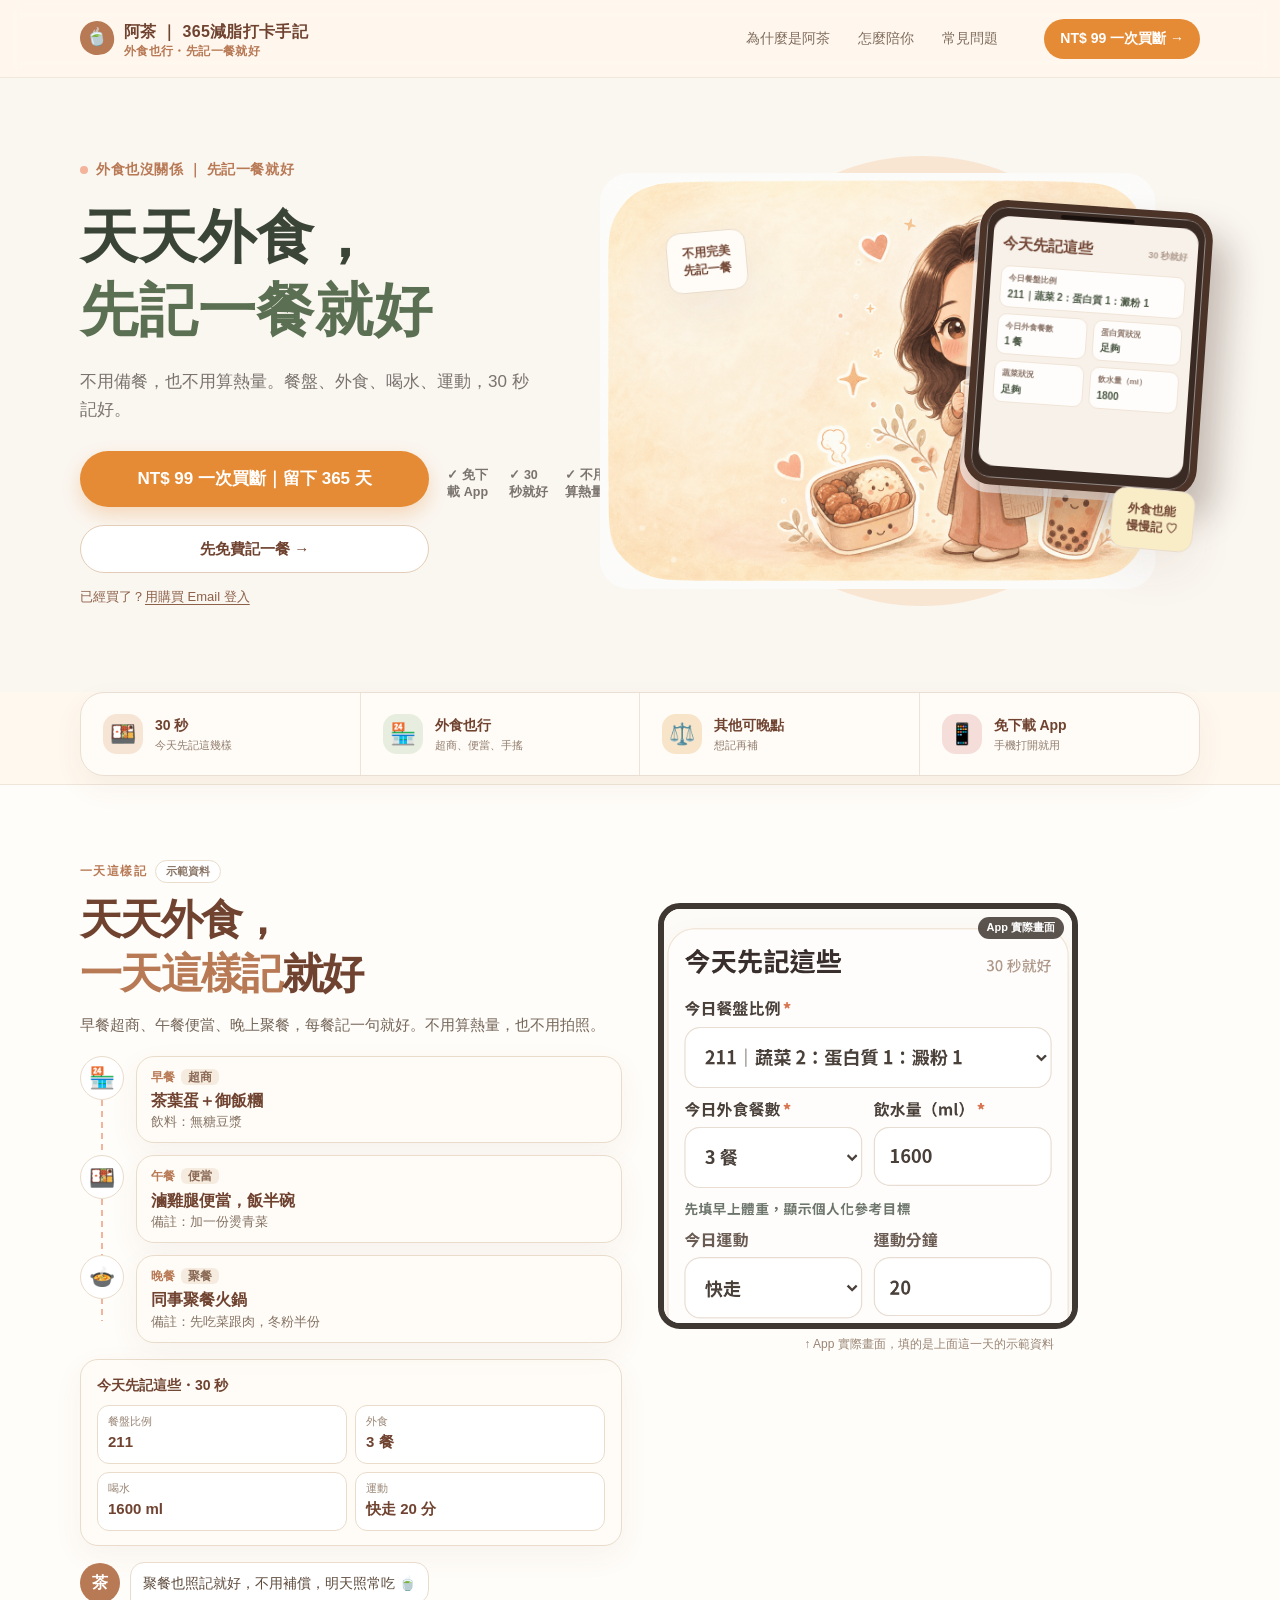
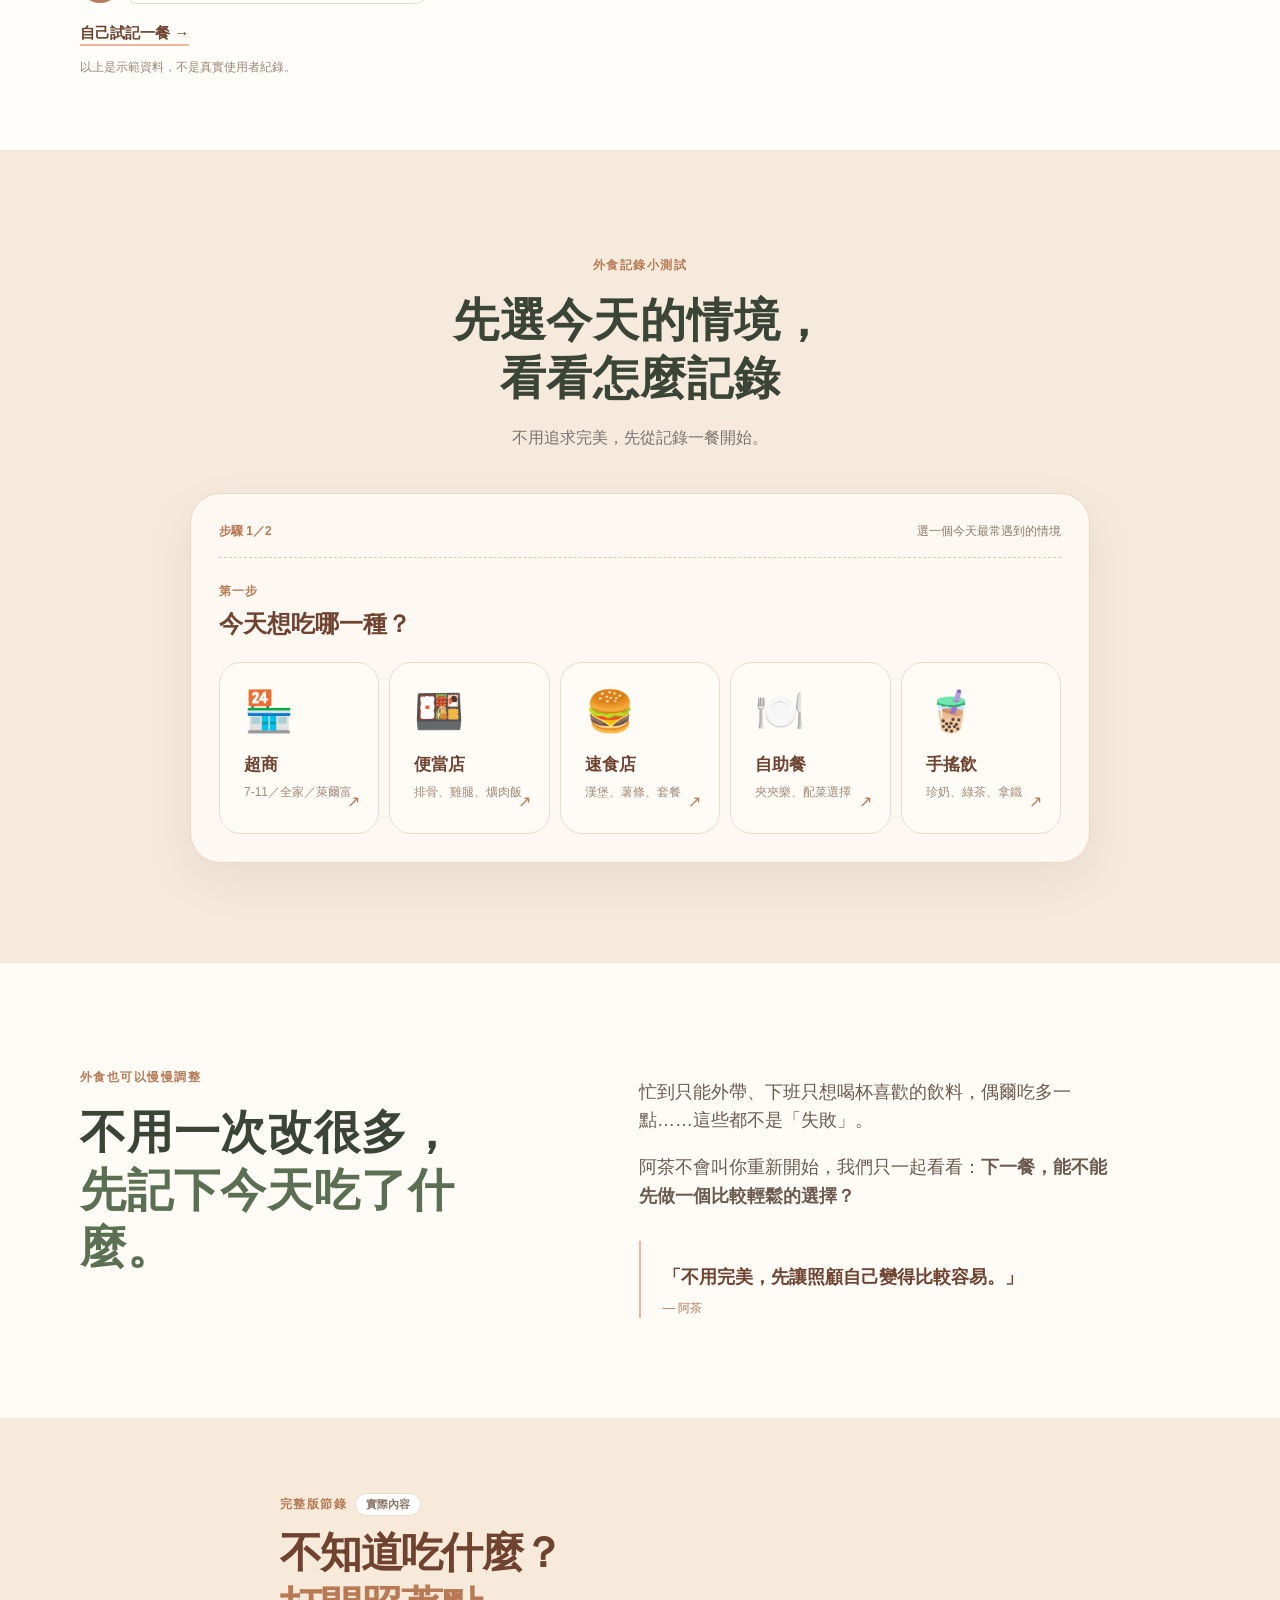
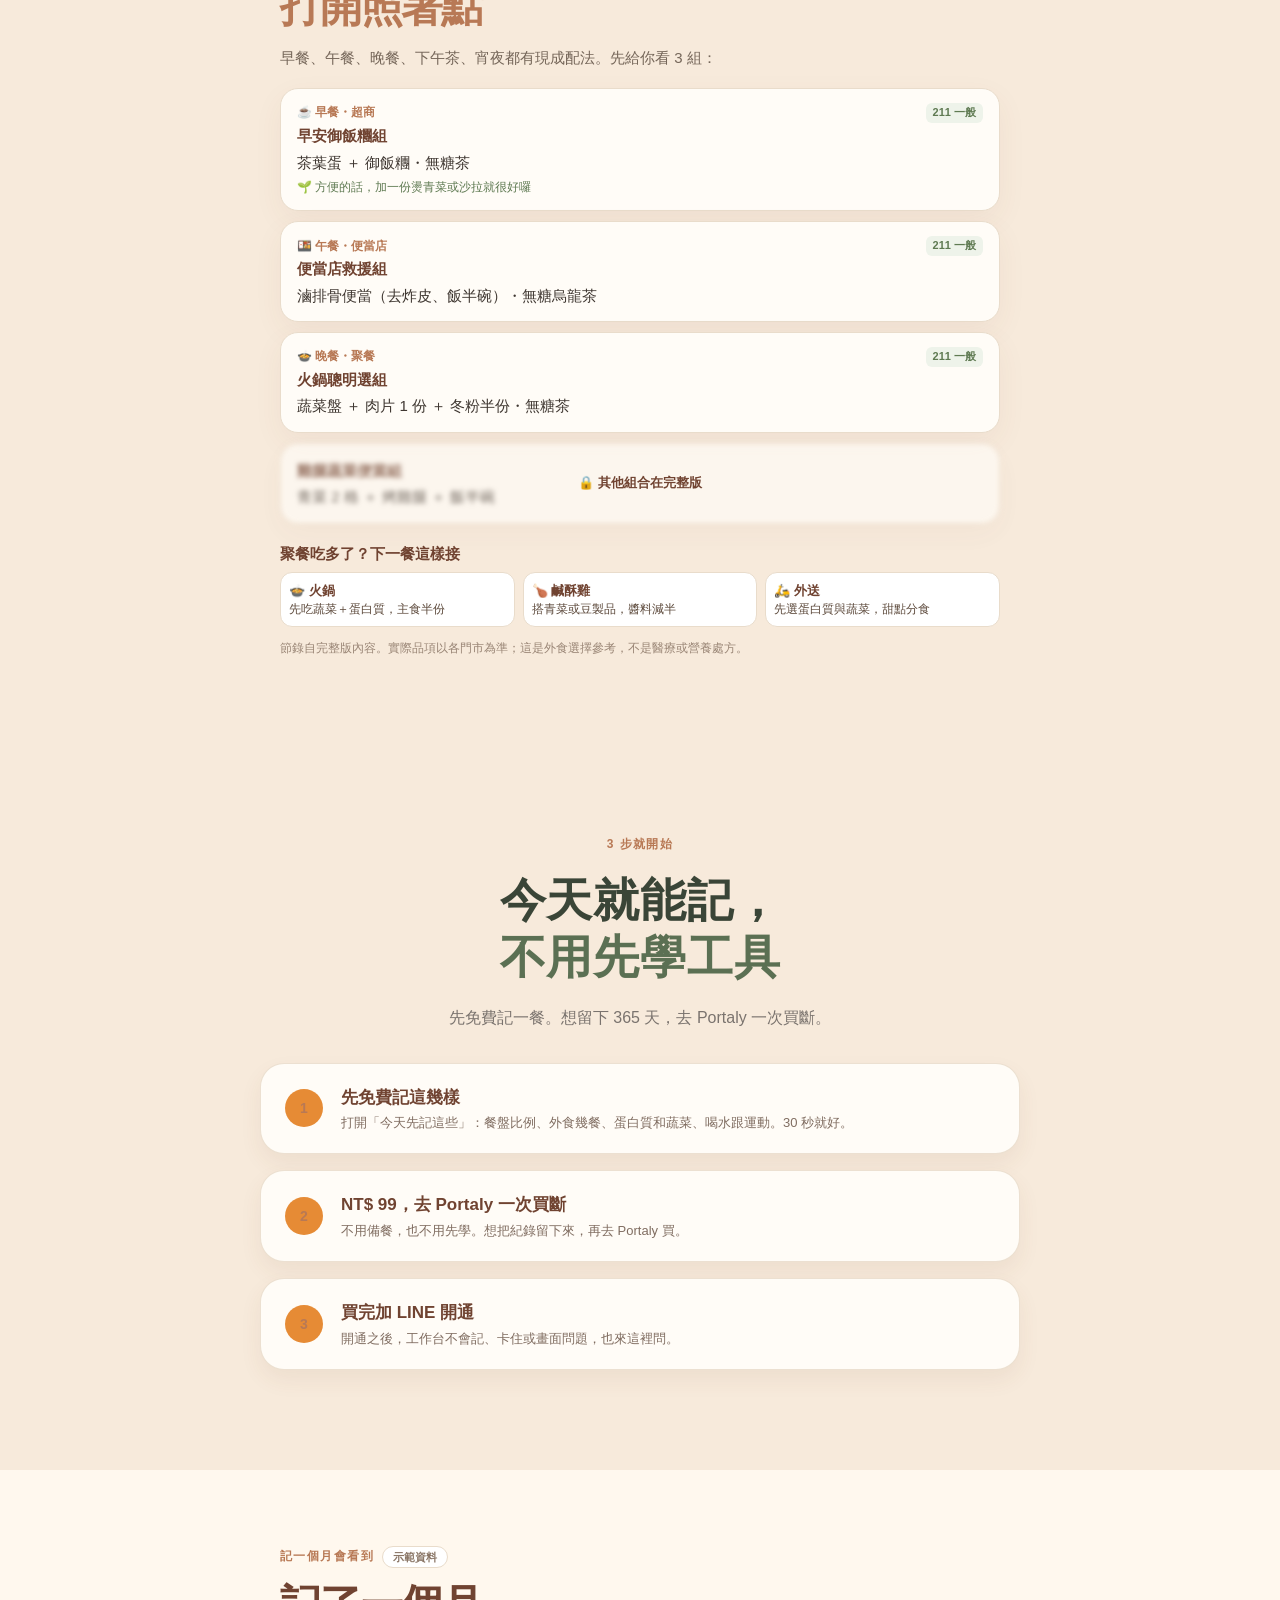
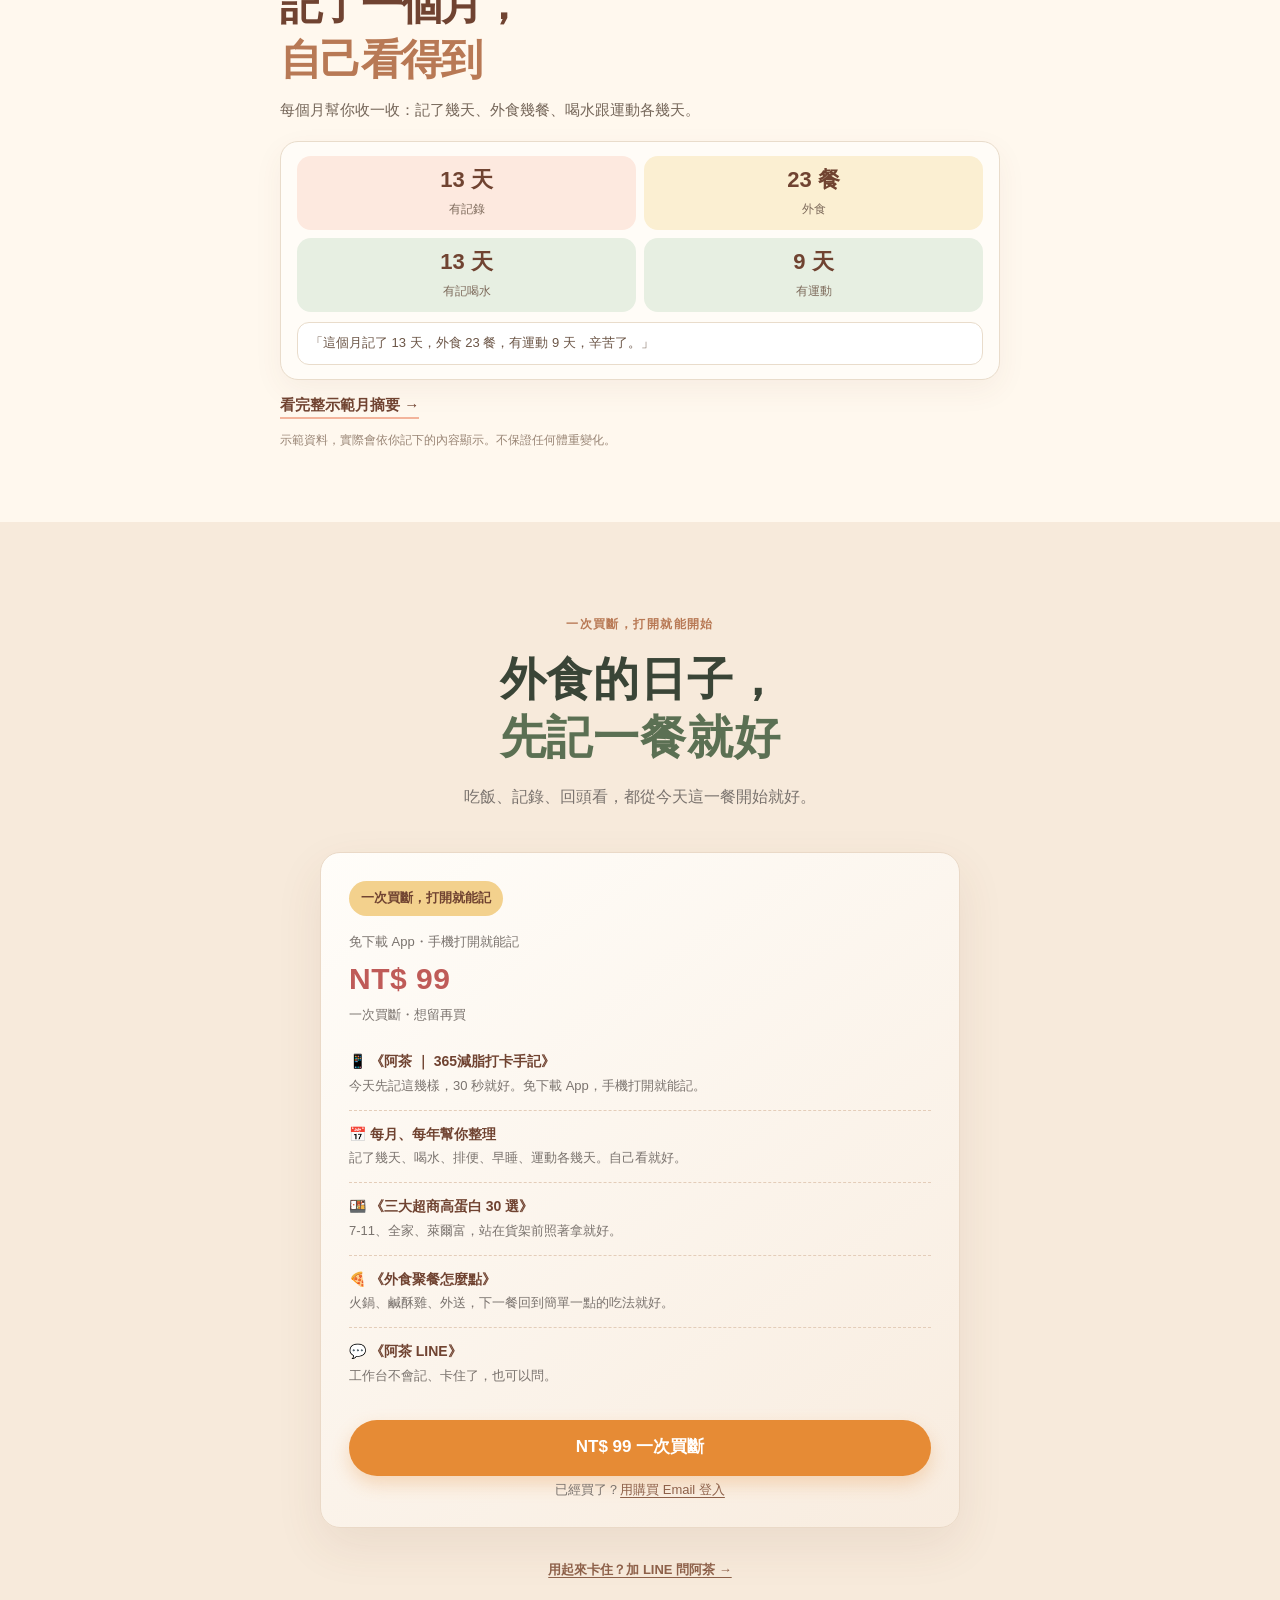
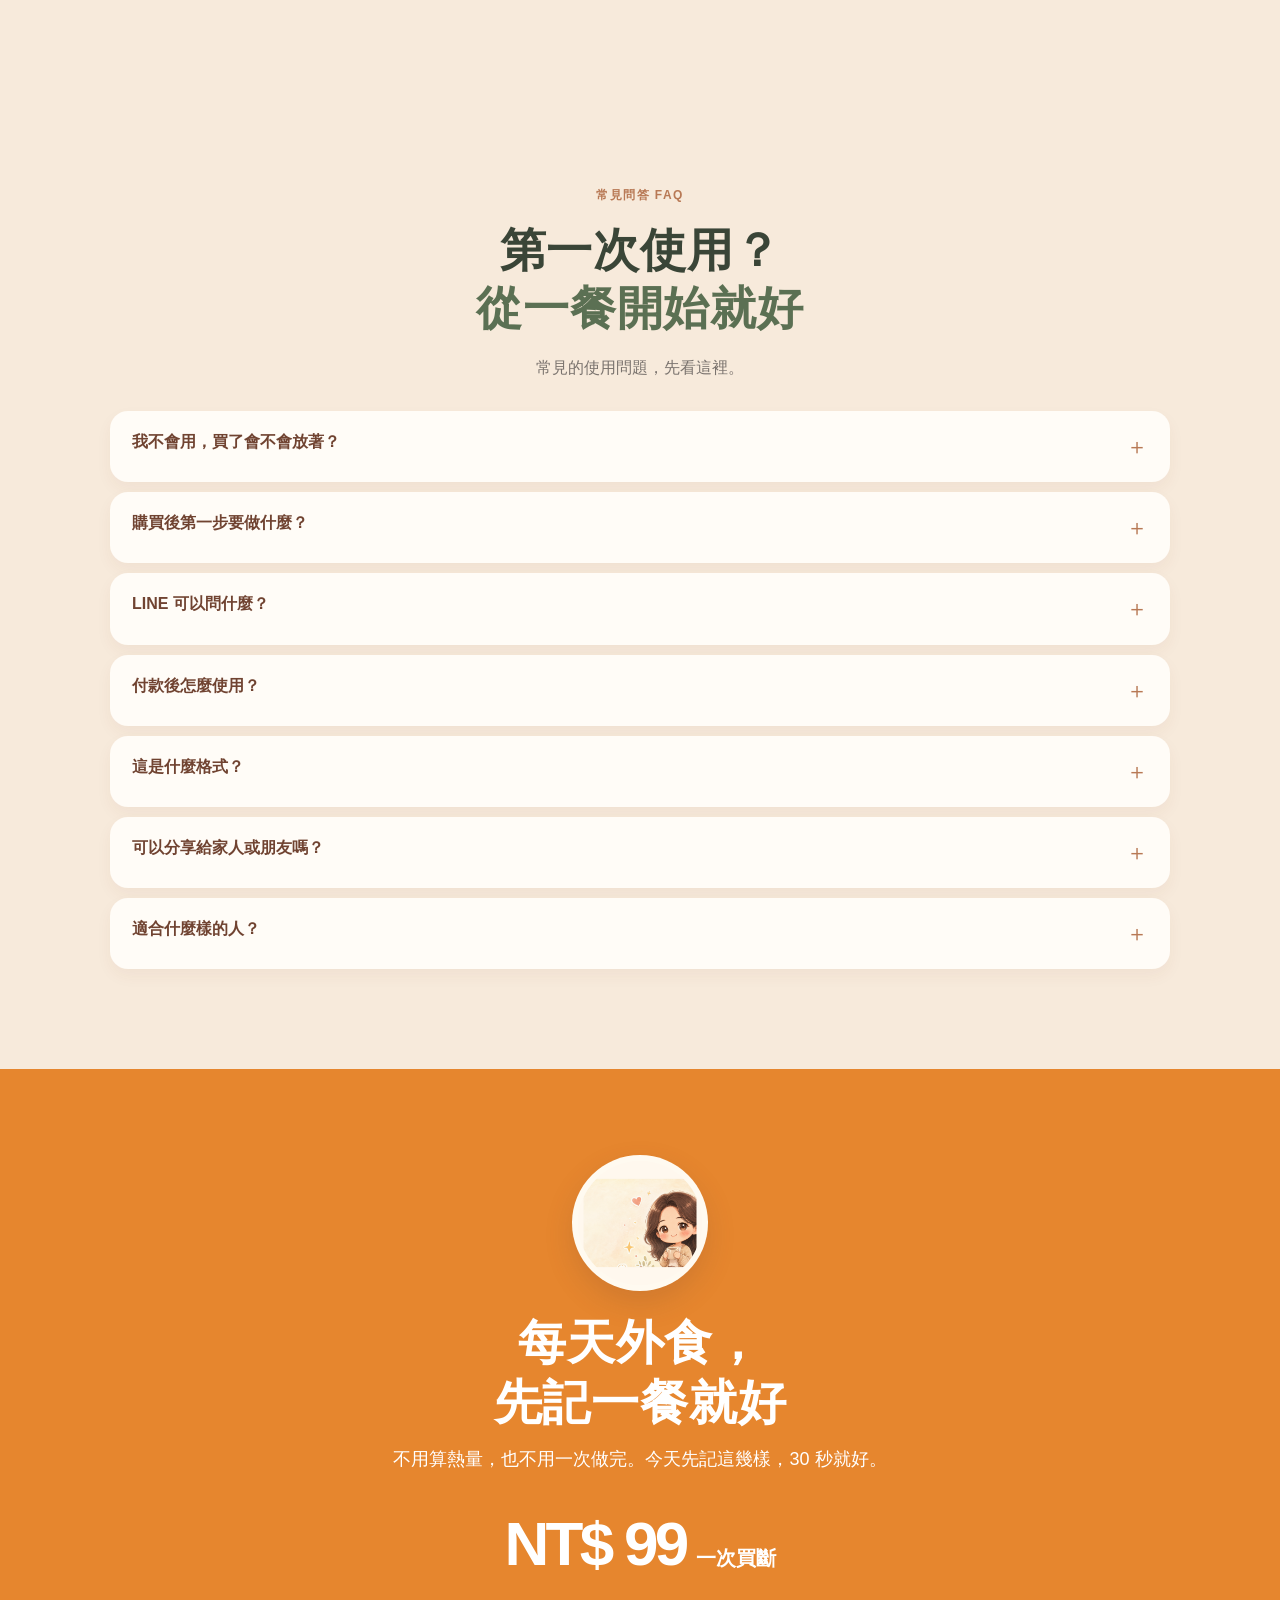
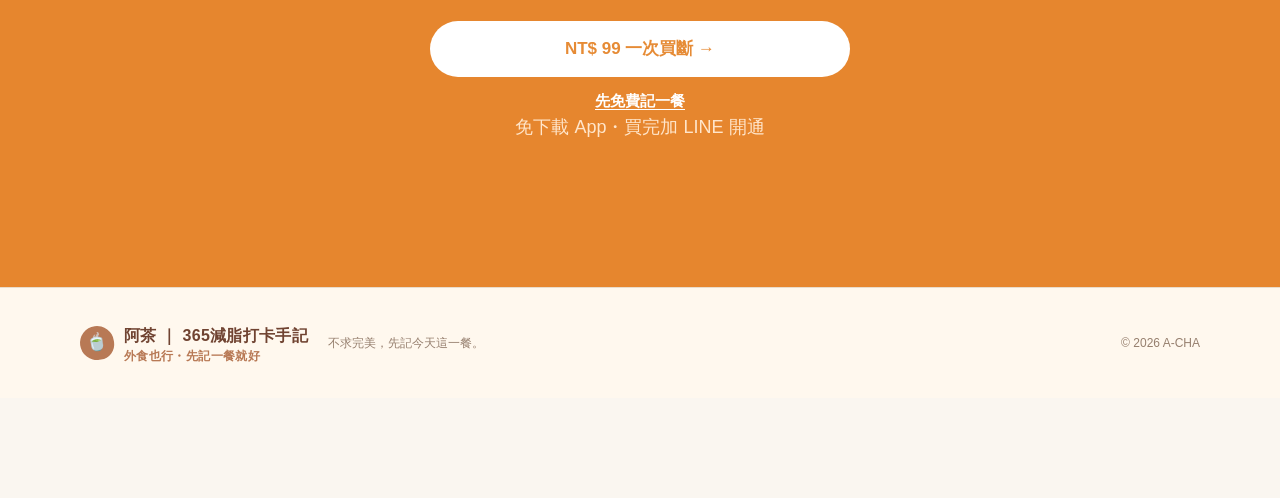
==== commit 20fe37bf: "落地頁改寫三個範例區，demo 先露出一組外食建議 一天這樣記取代「你不需要更嚴格」，完整版節錄改掉工具卡裡的價格，月摘要只留記錄概況。demo 存檔後改成小卡，外食建議先給看早餐 01 再擋住其餘。" ====
--- a/index.html
+++ b/index.html
@@ -24,7 +24,7 @@
   <link rel="preconnect" href="https://fonts.googleapis.com">
   <link rel="preconnect" href="https://fonts.gstatic.com" crossorigin>
   <link rel="preload" as="image" href="assets/acha-hero.png" fetchpriority="high">
-  <link rel="stylesheet" href="styles.css?v=7" />
+  <link rel="stylesheet" href="styles.css?v=8" />
 </head>
 <body>
   <a class="skip-link" href="#main">跳到主要內容</a>
@@ -41,7 +41,65 @@
 
     <section class="hero-feature-strip" aria-label="先記一餐就好"><div class="shell hero-feature-grid"><article><span class="feature-strip-icon">🍱</span><div><b>30 秒</b><small>今天先記這幾樣</small></div></article><article><span class="feature-strip-icon">🏪</span><div><b>外食也行</b><small>超商、便當、手搖</small></div></article><article><span class="feature-strip-icon">⚖️</span><div><b>其他可晚點</b><small>想記再補</small></div></article><article><span class="feature-strip-icon">📱</span><div><b>免下載 App</b><small>手機打開就用</small></div></article></div></section>
 
-    <section class="conversion-intro section-pad" aria-labelledby="conversion-intro-title"><div class="shell conversion-intro-grid"><div><span class="eyebrow">不用一次做完</span><h2 id="conversion-intro-title">你不需要更嚴格，<br><em>先記今天這一餐。</em></h2></div><div class="conversion-intro-copy"><p>今天先記這幾樣，30 秒就好：餐盤比例、外食幾餐、蛋白質和蔬菜、喝水跟運動。其他想記再補，沒填也不用內疚。</p><div class="conversion-pills"><span>30 秒就好</span><span>餐盤與外食</span><span>喝水跟運動</span><span>其他想記再補</span></div></div></div></section>
+    <section class="day-log" id="day-log" aria-labelledby="day-log-title">
+      <div class="shell day-log-grid">
+        <div class="day-log-main">
+          <div class="eyebrow">一天這樣記 <span class="demo-badge">示範資料</span></div>
+          <h2 id="day-log-title">天天外食，<br><em>一天這樣記</em>就好</h2>
+          <p class="day-lede">早餐超商、午餐便當、晚上聚餐，每餐記一句就好。不用算熱量，也不用拍照。</p>
+          <div class="day-timeline">
+            <article class="day-meal">
+              <div class="day-ico" aria-hidden="true">🏪</div>
+              <div class="day-card">
+                <div class="day-tag">早餐<span>超商</span></div>
+                <div class="day-what">茶葉蛋＋御飯糰</div>
+                <div class="day-sub">飲料：無糖豆漿</div>
+              </div>
+            </article>
+            <article class="day-meal">
+              <div class="day-ico" aria-hidden="true">🍱</div>
+              <div class="day-card">
+                <div class="day-tag">午餐<span>便當</span></div>
+                <div class="day-what">滷雞腿便當，飯半碗</div>
+                <div class="day-sub">備註：加一份燙青菜</div>
+              </div>
+            </article>
+            <article class="day-meal">
+              <div class="day-ico" aria-hidden="true">🍲</div>
+              <div class="day-card">
+                <div class="day-tag">晚餐<span>聚餐</span></div>
+                <div class="day-what">同事聚餐火鍋</div>
+                <div class="day-sub">備註：先吃菜跟肉，冬粉半份</div>
+              </div>
+            </article>
+          </div>
+          <div class="day-card day-sum">
+            <h3>今天先記這些・30 秒</h3>
+            <div class="day-chips">
+              <div class="day-chip"><small>餐盤比例</small><b>211</b></div>
+              <div class="day-chip"><small>外食</small><b>3 餐</b></div>
+              <div class="day-chip"><small>喝水</small><b>1600 ml</b></div>
+              <div class="day-chip"><small>運動</small><b>快走 20 分</b></div>
+            </div>
+          </div>
+          <div class="day-bubble">
+            <div class="day-av" aria-hidden="true">茶</div>
+            <p>聚餐也照記就好，不用補償，明天照常吃 🍵</p>
+          </div>
+        </div>
+        <figure class="day-shot-col">
+          <div class="day-shot">
+            <img src="assets/app_今天先記這些.png" alt="App 實際畫面：今天先記這些，餐盤比例 211、外食 3 餐、喝水 1600 ml、快走 20 分" width="720" height="730">
+            <span class="day-shot-lbl">App 實際畫面</span>
+          </div>
+          <figcaption>↑ App 實際畫面，填的是上面這一天的示範資料</figcaption>
+        </figure>
+      </div>
+      <div class="shell day-log-foot">
+        <a class="textlink" href="app/?demo=1&amp;locale=zh-TW">自己試記一餐 →</a>
+        <p class="day-fine">以上是示範資料，不是真實使用者紀錄。</p>
+      </div>
+    </section>
 
     <section class="quiz-section section-pad" id="quiz" aria-labelledby="quiz-title"><div class="shell quiz-shell"><div class="section-heading center"><span class="eyebrow">外食記錄小測試</span><h2 id="quiz-title">先選今天的情境，<br>看看怎麼記錄</h2><p>不用追求完美，先從記錄一餐開始。</p></div><div class="quiz-panel" aria-live="polite"><div class="quiz-progress"><span id="quiz-step-label">步驟 1／2</span><span id="quiz-step-hint">選一個今天最常遇到的情境</span></div><div id="quiz-step-one"><p class="quiz-kicker">第一步</p><h3 class="quiz-question">今天想吃哪一種？</h3><div class="quiz-grid quiz-scenarios" role="list"><button class="quiz-card" data-scenario="convenience" role="listitem"><span class="food-icon">🏪</span><span class="quiz-label">超商</span><span class="quiz-hint">7-11／全家／萊爾富</span><span class="card-arrow" aria-hidden="true">↗</span></button><button class="quiz-card" data-scenario="bento" role="listitem"><span class="food-icon">🍱</span><span class="quiz-label">便當店</span><span class="quiz-hint">排骨、雞腿、爌肉飯</span><span class="card-arrow" aria-hidden="true">↗</span></button><button class="quiz-card" data-scenario="fastfood" role="listitem"><span class="food-icon">🍔</span><span class="quiz-label">速食店</span><span class="quiz-hint">漢堡、薯條、套餐</span><span class="card-arrow" aria-hidden="true">↗</span></button><button class="quiz-card" data-scenario="buffet" role="listitem"><span class="food-icon">🍽️</span><span class="quiz-label">自助餐</span><span class="quiz-hint">夾夾樂、配菜選擇</span><span class="card-arrow" aria-hidden="true">↗</span></button><button class="quiz-card" data-scenario="tea" role="listitem"><span class="food-icon">🧋</span><span class="quiz-label">手搖飲</span><span class="quiz-hint">珍奶、綠茶、拿鐵</span><span class="card-arrow" aria-hidden="true">↗</span></button></div></div><div id="quiz-step-two" hidden><p class="quiz-kicker">第二步</p><h3 class="quiz-question" id="quiz-step-two-title" tabindex="-1">選一個餐點看看阿茶怎麼說</h3><div class="quiz-grid quiz-items" role="list"></div><button class="quiz-back" type="button" id="quiz-back">← 換一個情境</button></div><div class="result-card" id="result" aria-live="polite" hidden></div></div></div></section>
 
@@ -49,10 +107,67 @@
       <div class="shell empathy-grid"><div class="section-heading"><span class="eyebrow">外食也可以慢慢調整</span><h2>不用一次改很多，<br><em>先記下今天吃了什麼。</em></h2></div><div class="empathy-copy"><p>忙到只能外帶、下班只想喝杯喜歡的飲料，偶爾吃多一點……這些都不是「失敗」。</p><p>阿茶不會叫你重新開始，我們只一起看看：<strong>下一餐，能不能先做一個比較輕鬆的選擇？</strong></p><div class="quote">「不用完美，先讓照顧自己變得比較容易。」<span>— 阿茶</span></div></div></div>
     </section>
 
-    <section class="features section-pad" id="tools"><div class="shell tools-shell"><div class="section-heading center"><span class="eyebrow">一次買斷，打開就能記</span><h2>NT$ 99 一次買斷，<br><em>外食的日子也好記 🍵</em></h2><p>免下載 App。手機打開，先記一餐就好。</p></div><div class="tool-grid"><article class="tool-card"><span class="tool-number">01</span><div class="tool-icon">📱</div><h3>365 天餐點手記</h3><p>今天先記這幾樣，30 秒就好 ｜ 餐盤、外食、喝水、運動 ｜ 其他想記再補</p></article><article class="tool-card"><span class="tool-number">02</span><div class="tool-icon">🍱</div><h3>三大超商高蛋白 30 選</h3><p>7-11、全家、萊爾富，站在貨架前照著拿就好。</p></article><article class="tool-card"><span class="tool-number">03</span><div class="tool-icon">🍕</div><h3>外食聚餐怎麼點</h3><p>火鍋、鹹酥雞、外送，下一餐回到簡單一點的吃法就好。</p></article></div></div></section>
+    <section class="excerpt" id="tools" aria-labelledby="tools-title">
+      <div class="shell excerpt-shell">
+        <div class="section-heading">
+          <span class="eyebrow">完整版節錄 <span class="demo-badge">實際內容</span></span>
+          <h2 id="tools-title">不知道吃什麼？<br><em>打開照著點</em></h2>
+          <p>早餐、午餐、晚餐、下午茶、宵夜都有現成配法。先給你看 3 組：</p>
+        </div>
+        <article class="excerpt-card">
+          <div class="excerpt-hd"><span class="excerpt-when">☕ 早餐・超商</span><span class="excerpt-k">211 一般</span></div>
+          <h3>早安御飯糰組</h3>
+          <p class="excerpt-flow">茶葉蛋 ＋ 御飯糰・無糖茶</p>
+          <p class="excerpt-tip">🌱 方便的話，加一份燙青菜或沙拉就很好囉</p>
+        </article>
+        <article class="excerpt-card">
+          <div class="excerpt-hd"><span class="excerpt-when">🍱 午餐・便當店</span><span class="excerpt-k">211 一般</span></div>
+          <h3>便當店救援組</h3>
+          <p class="excerpt-flow">滷排骨便當（去炸皮、飯半碗）・無糖烏龍茶</p>
+        </article>
+        <article class="excerpt-card">
+          <div class="excerpt-hd"><span class="excerpt-when">🍲 晚餐・聚餐</span><span class="excerpt-k">211 一般</span></div>
+          <h3>火鍋聰明選組</h3>
+          <p class="excerpt-flow">蔬菜盤 ＋ 肉片 1 份 ＋ 冬粉半份・無糖茶</p>
+        </article>
+        <div class="excerpt-lock">
+          <article class="excerpt-card" aria-hidden="true">
+            <h3>雞腿蔬菜便當組</h3>
+            <p class="excerpt-flow">青菜 2 格 ＋ 烤雞腿 ＋ 飯半碗</p>
+          </article>
+          <span>🔒 其他組合在完整版</span>
+        </div>
+        <h3 class="excerpt-next-title">聚餐吃多了？下一餐這樣接</h3>
+        <div class="excerpt-next">
+          <div><b>🍲 火鍋</b>先吃蔬菜＋蛋白質，主食半份</div>
+          <div><b>🍗 鹹酥雞</b>搭青菜或豆製品，醬料減半</div>
+          <div><b>🛵 外送</b>先選蛋白質與蔬菜，甜點分食</div>
+        </div>
+        <p class="day-fine">節錄自完整版內容。實際品項以各門市為準；這是外食選擇參考，不是醫療或營養處方。</p>
+      </div>
+    </section>
     <section class="steps section-pad" id="steps"><div class="shell steps-shell"><div class="section-heading center"><span class="eyebrow">3 步就開始</span><h2>今天就能記，<br><em>不用先學工具</em></h2><p>先免費記一餐。想留下 365 天，去 Portaly 一次買斷。</p></div><div class="step-list"><div class="step"><span class="step-badge">1</span><div><h3>先免費記這幾樣</h3><p>打開「今天先記這些」：餐盤比例、外食幾餐、蛋白質和蔬菜、喝水跟運動。30 秒就好。</p></div></div><div class="step"><span class="step-badge">2</span><div><h3>NT$ 99，去 Portaly 一次買斷</h3><p>不用備餐，也不用先學。想把紀錄留下來，再去 Portaly 買。</p></div></div><div class="step"><span class="step-badge">3</span><div><h3>買完加 LINE 開通</h3><p>開通之後，工作台不會記、卡住或畫面問題，也來這裡問。</p></div></div></div></div></section>
 
-    <section class="summary-preview section-pad" id="summaries"><div class="shell summary-preview-grid"><div class="summary-preview-copy"><span class="eyebrow">記完會幫你收一收</span><h2>每月、每年幫你整理</h2><p>記了幾天、喝了多少水、排便和早睡幾天，還有體重怎麼走。沒有百分比，也不拿來保證變瘦。有記的才顯示，自己看就好。</p></div><figure class="summary-preview-figure"><img src="assets/month-summary-example.png" alt="一個月手記範例：記錄天數、外食餐數、有記喝水的天數，以及早上體重曲線。沒有百分比。" width="724" height="4158"><figcaption>示範資料裡的一個月，實際會依你記下的內容顯示。</figcaption></figure></div></section>
+    <section class="month-peek" id="summaries" aria-labelledby="summaries-title">
+      <div class="shell month-peek-shell">
+        <div class="section-heading">
+          <span class="eyebrow">記一個月會看到 <span class="demo-badge">示範資料</span></span>
+          <h2 id="summaries-title">記了一個月，<br><em>自己看得到</em></h2>
+          <p>每個月幫你收一收：記了幾天、外食幾餐、喝水跟運動各幾天。</p>
+        </div>
+        <div class="month-card">
+          <div class="month-tiles">
+            <div class="month-tile month-tile-record"><b>13 天</b><small>有記錄</small></div>
+            <div class="month-tile month-tile-out"><b>23 餐</b><small>外食</small></div>
+            <div class="month-tile month-tile-water"><b>13 天</b><small>有記喝水</small></div>
+            <div class="month-tile month-tile-move"><b>9 天</b><small>有運動</small></div>
+          </div>
+          <p class="month-quote">「這個月記了 13 天，外食 23 餐，有運動 9 天，辛苦了。」</p>
+        </div>
+        <a class="textlink" href="app/?demo=1&amp;sample=month&amp;locale=zh-TW">看完整示範月摘要 →</a>
+        <p class="day-fine">示範資料，實際會依你記下的內容顯示。不保證任何體重變化。</p>
+      </div>
+    </section>
     <section class="plan section-pad" id="plan"><div class="shell sales-plan"><div class="section-heading center"><span class="eyebrow">一次買斷，打開就能開始</span><h2>外食的日子，<br><em>先記一餐就好</em></h2><p>吃飯、記錄、回頭看，都從今天這一餐開始就好。</p></div><div class="offer-grid"><article class="offer-card offer-main"><div class="offer-ribbon">一次買斷，打開就能記</div><div class="offer-price"><p class="offer-sub">免下載 App・手機打開就能記</p><strong>NT$ 99</strong><span class="price-divider">一次買斷・想留再買</span></div><ul class="offer-list"><li><b>📱 《阿茶 ｜ 365減脂打卡手記》</b><span>今天先記這幾樣，30 秒就好。免下載 App，手機打開就能記。</span></li><li><b>📅 每月、每年幫你整理</b><span>記了幾天、喝水、排便、早睡、運動各幾天。自己看就好。</span></li><li><b>🍱 《三大超商高蛋白 30 選》</b><span>7-11、全家、萊爾富，站在貨架前照著拿就好。</span></li><li><b>🍕 《外食聚餐怎麼點》</b><span>火鍋、鹹酥雞、外送，下一餐回到簡單一點的吃法就好。</span></li><li><b>💬 《阿茶 LINE》</b><span>工作台不會記、卡住了，也可以問。</span></li></ul><a class="button button-primary offer-buy buy-btn" href="https://portaly.cc/swjonlyone/product/AsJrabRIMk2IJMwtBclw" target="_blank" rel="noopener noreferrer">NT$ 99 一次買斷</a><p class="login-text offer-email-login">已經買了？<a href="app/?unlock=1&amp;locale=zh-TW">用購買 Email 登入</a></p></article><p id="line-aftercare" class="offer-line"><a href="https://lin.ee/rOydflm" target="_blank" rel="noopener noreferrer">用起來卡住？加 LINE 問阿茶 →</a></p></div></div></section>
     <section class="faq section-pad" id="faq">
       <div class="shell faq-shell">
--- a/styles.css
+++ b/styles.css
@@ -352,3 +352,80 @@
     font-weight:800;
   }
 }
+
+/* 範例區塊：一天這樣記、完整版節錄、記一個月會看到 */
+.day-log,.excerpt,.month-peek{padding:40px 0 36px}
+.day-log{background:#fffdf9;border-top:1px solid rgba(233,220,203,.7);border-bottom:1px solid rgba(233,220,203,.7)}
+.excerpt{background:#f7eadb}
+.month-peek{background:#fff8ee}
+.day-log h2,.excerpt h2,.month-peek h2{margin:10px 0;color:var(--dark);font-size:27px;line-height:1.3;letter-spacing:-.04em}
+.day-log h2 em,.excerpt h2 em,.month-peek h2 em{color:var(--tea);font-style:normal}
+.day-log .eyebrow,.excerpt .eyebrow,.month-peek .eyebrow{flex-wrap:wrap;letter-spacing:.12em}
+.demo-badge{display:inline-block;background:#fff;border:1px solid var(--line);color:#8a7666;font-size:11px;font-weight:700;letter-spacing:0;border-radius:999px;padding:2px 10px;line-height:1.5}
+.day-lede,.excerpt .section-heading p,.month-peek .section-heading p{margin:0 0 18px;color:#756659;font-size:15px;line-height:1.7}
+.excerpt .section-heading,.month-peek .section-heading{max-width:none;margin:0;text-align:left}
+.excerpt-shell,.month-peek-shell{max-width:720px}
+.day-log-grid{display:grid;grid-template-columns:1fr 1fr;gap:36px;align-items:start}
+.day-timeline{position:relative;display:flex;flex-direction:column;gap:12px}
+.day-timeline:before{content:"";position:absolute;left:21px;top:22px;bottom:22px;width:2px;background:repeating-linear-gradient(var(--peach) 0 6px,transparent 6px 11px)}
+.day-meal{display:flex;gap:12px;align-items:flex-start;position:relative}
+.day-ico{flex:0 0 44px;width:44px;height:44px;border-radius:50%;background:#fff;border:1px solid var(--line);display:grid;place-items:center;font-size:21px;z-index:1}
+.day-card{flex:1;background:var(--milk);border:1px solid var(--line);border-radius:18px;padding:11px 14px;box-shadow:0 10px 30px rgba(112,67,49,.06)}
+.day-tag{font-size:12px;font-weight:800;color:var(--tea)}
+.day-tag span{background:#f6ebdf;color:#8a6a55;border-radius:6px;padding:1px 7px;margin-left:6px;font-weight:700}
+.day-what{font-size:16px;font-weight:700;color:var(--dark);margin-top:2px;line-height:1.45}
+.day-sub{font-size:13px;color:#857263;line-height:1.5}
+.day-sum{margin-top:16px;padding:14px 16px}
+.day-sum h3{margin:0 0 8px;font-size:14px;color:var(--dark);font-weight:800}
+.day-chips{display:grid;grid-template-columns:1fr 1fr;gap:8px}
+.day-chip{background:#fff;border:1px solid var(--line);border-radius:12px;padding:8px 10px}
+.day-chip small{display:block;font-size:11px;color:#9a8676;line-height:1.4}
+.day-chip b{font-size:15px;color:var(--dark);font-weight:800}
+.day-bubble{display:flex;gap:10px;align-items:center;margin-top:16px}
+.day-av{flex:0 0 40px;width:40px;height:40px;border-radius:50%;background:var(--tea);color:#fff;display:grid;place-items:center;font-weight:800}
+.day-bubble p{margin:0;background:#fff;border:1px solid var(--line);border-radius:14px 14px 14px 4px;padding:9px 12px;font-size:14px;color:#5d4a3c;line-height:1.6}
+.day-shot-col{margin:0}
+.day-shot{position:relative;border-radius:22px;overflow:hidden;border:6px solid #3f3731;background:#fff;max-width:420px}
+.day-shot img{display:block;width:100%;height:auto}
+.day-shot-lbl{position:absolute;top:8px;right:8px;background:rgba(63,55,49,.85);color:#fff;font-size:11px;font-weight:700;border-radius:999px;padding:2px 9px;letter-spacing:0}
+.day-shot-col figcaption{font-size:12px;color:#998575;text-align:center;margin-top:6px;line-height:1.6}
+.day-log-foot{margin-top:4px}
+a.textlink{display:inline-block;margin-top:14px;color:var(--dark);font-weight:700;border-bottom:2px solid var(--peach);font-size:15px;line-height:1.5;text-decoration:none;background:none;padding:0;border-radius:0;box-shadow:none}
+a.textlink:hover{color:var(--dark);background:none;transform:none;box-shadow:none}
+a.textlink:focus-visible{outline:3px solid var(--yellow);outline-offset:3px;border-radius:2px}
+.day-fine{font-size:12px;color:#998575;margin:12px 0 0;line-height:1.6}
+.excerpt-card{background:var(--milk);border:1px solid var(--line);border-radius:18px;padding:14px 16px;margin-bottom:10px;box-shadow:0 10px 30px rgba(112,67,49,.06)}
+.excerpt-hd{display:flex;justify-content:space-between;align-items:center;gap:8px}
+.excerpt-when{font-size:12px;color:var(--tea);font-weight:800}
+.excerpt-k{flex:0 0 auto;font-size:11px;font-weight:700;color:#5f7a52;background:#eef3ea;border-radius:6px;padding:1px 7px}
+.excerpt-card h3{margin:2px 0 0;font-size:15px;font-weight:800;color:var(--dark);line-height:1.45}
+.excerpt-flow{margin:4px 0 0;font-size:15px;color:var(--ink);line-height:1.55}
+.excerpt-tip{margin:4px 0 0;font-size:12px;color:#5f7a52;line-height:1.55}
+.excerpt-lock{position:relative;margin-top:10px}
+.excerpt-lock .excerpt-card{filter:blur(2.5px);opacity:.7;margin-bottom:0;pointer-events:none;user-select:none}
+.excerpt-lock>span{position:absolute;inset:0;display:grid;place-items:center;padding:8px;font-size:13px;font-weight:800;color:var(--dark);text-align:center}
+.excerpt-next-title{margin:18px 0 6px;font-weight:800;color:var(--dark);font-size:15px}
+.excerpt-next{display:grid;grid-template-columns:repeat(3,1fr);gap:8px}
+.excerpt-next div{background:#fff;border:1px solid var(--line);border-radius:12px;padding:8px;font-size:12px;color:#5d4a3c;line-height:1.5}
+.excerpt-next b{display:block;font-size:13px;color:var(--dark);font-weight:800}
+.month-card{background:var(--milk);border:1px solid var(--line);border-radius:18px;padding:14px 16px;box-shadow:0 10px 30px rgba(112,67,49,.06)}
+.month-tiles{display:grid;grid-template-columns:1fr 1fr;gap:8px}
+.month-tile{border-radius:14px;padding:10px;text-align:center}
+.month-tile b{display:block;font-size:22px;color:var(--dark);font-weight:800;line-height:1.3}
+.month-tile small{font-size:12px;color:#7d6a5b}
+.month-tile-record{background:#fde9df}
+.month-tile-out{background:#fbefd2}
+.month-tile-water,.month-tile-move{background:#e7efe2}
+.month-quote{margin:10px 0 0;font-size:13px;color:#6b5546;background:#fff;border:1px solid var(--line);border-radius:12px;padding:10px 12px;line-height:1.6}
+@media(min-width:801px){
+  .day-log,.excerpt,.month-peek{padding:72px 0}
+  .day-log h2,.excerpt h2,.month-peek h2{font-size:clamp(32px,4vw,42px)}
+  .day-shot{margin-top:46px}
+}
+@media(max-width:800px){
+  .day-log,.excerpt,.month-peek{padding:36px 0 28px}
+  .day-log-grid{grid-template-columns:1fr;gap:18px}
+  .day-shot{max-width:none}
+  .excerpt-card{min-height:0}
+  .month-peek{padding-top:32px;padding-bottom:28px}
+}
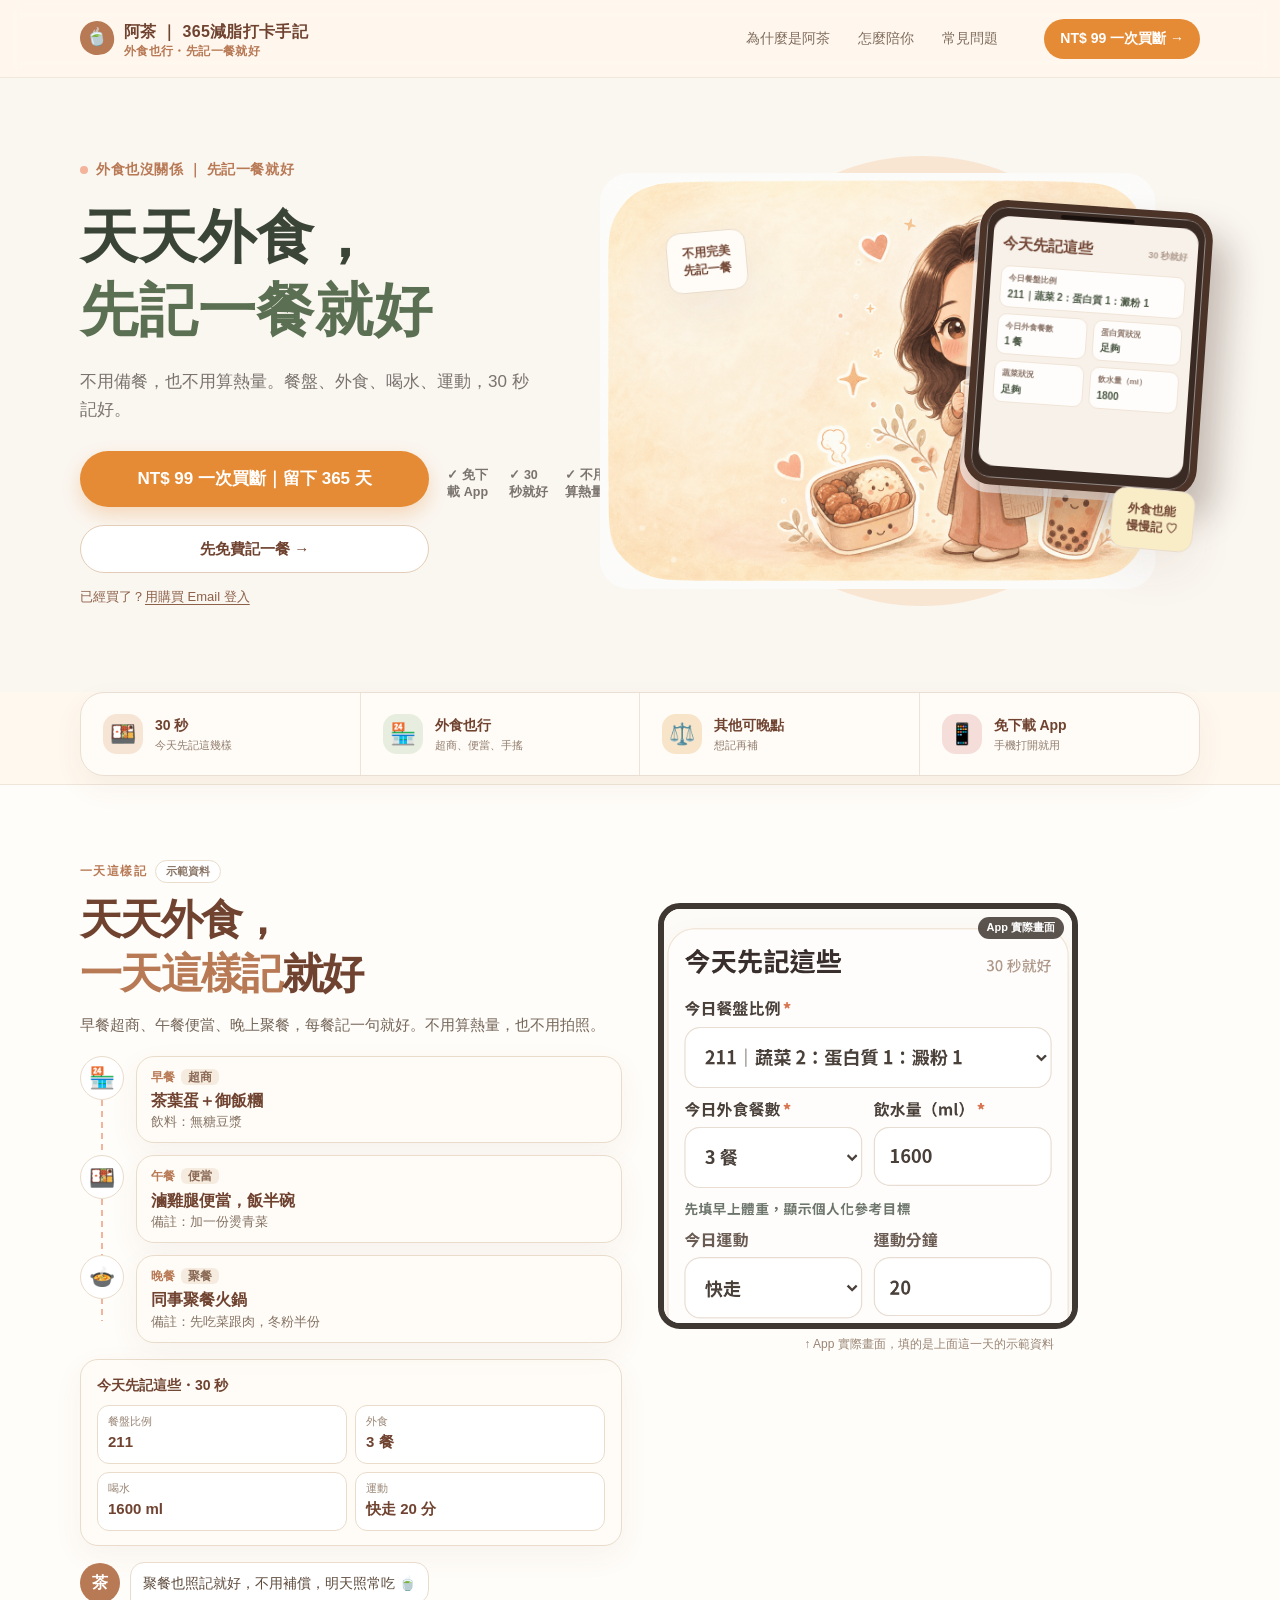
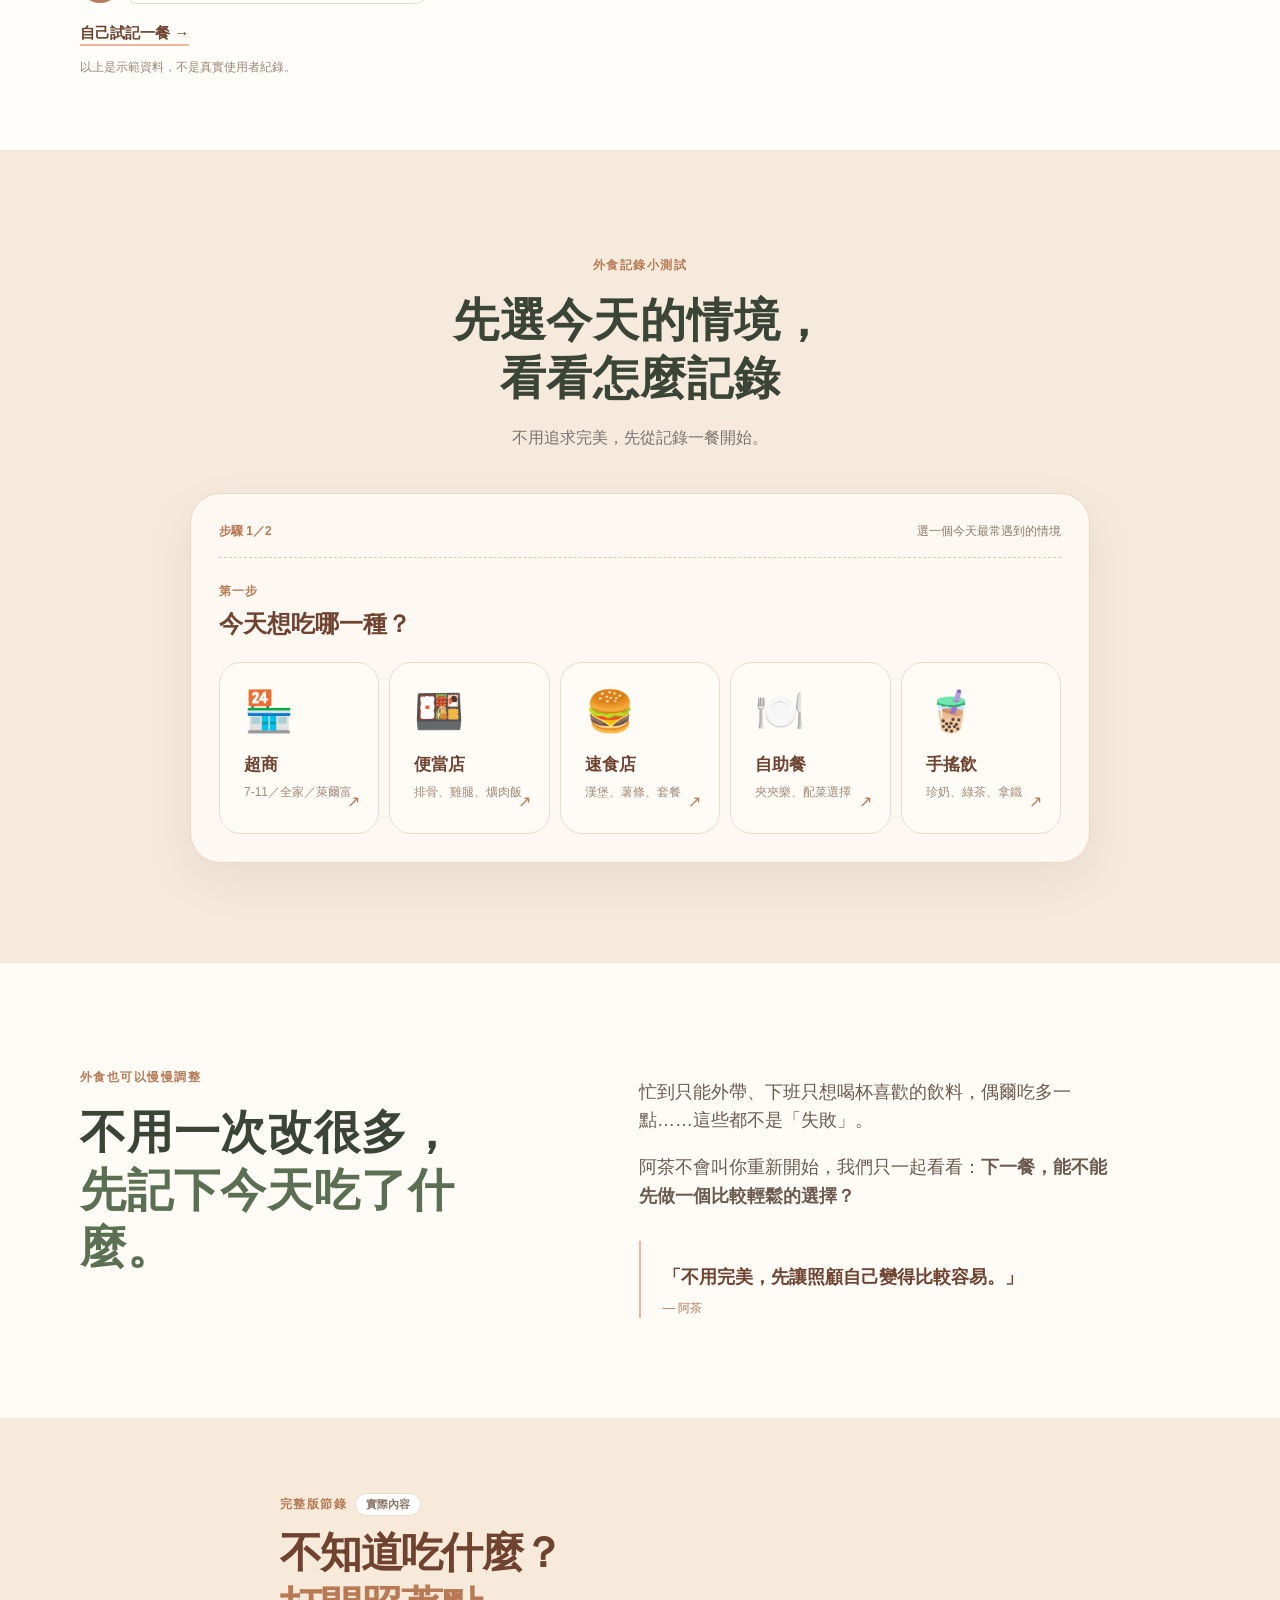
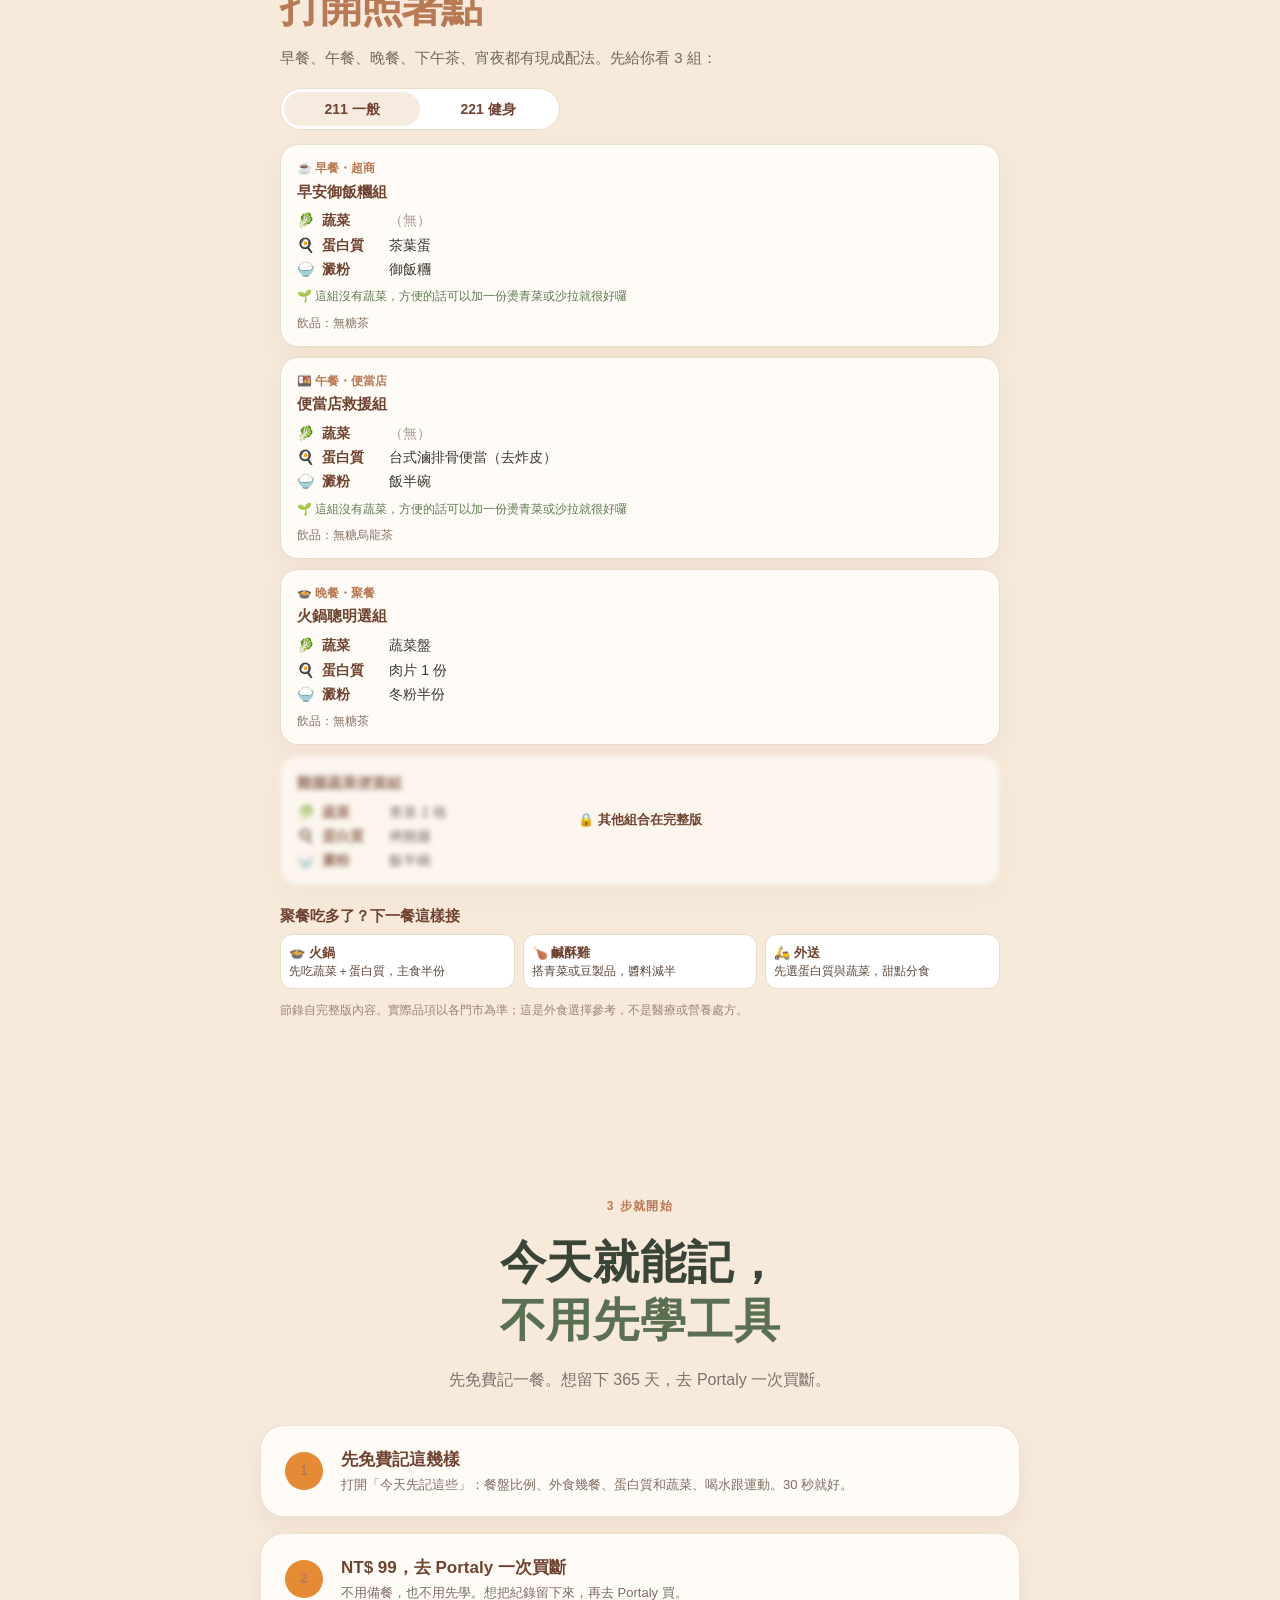
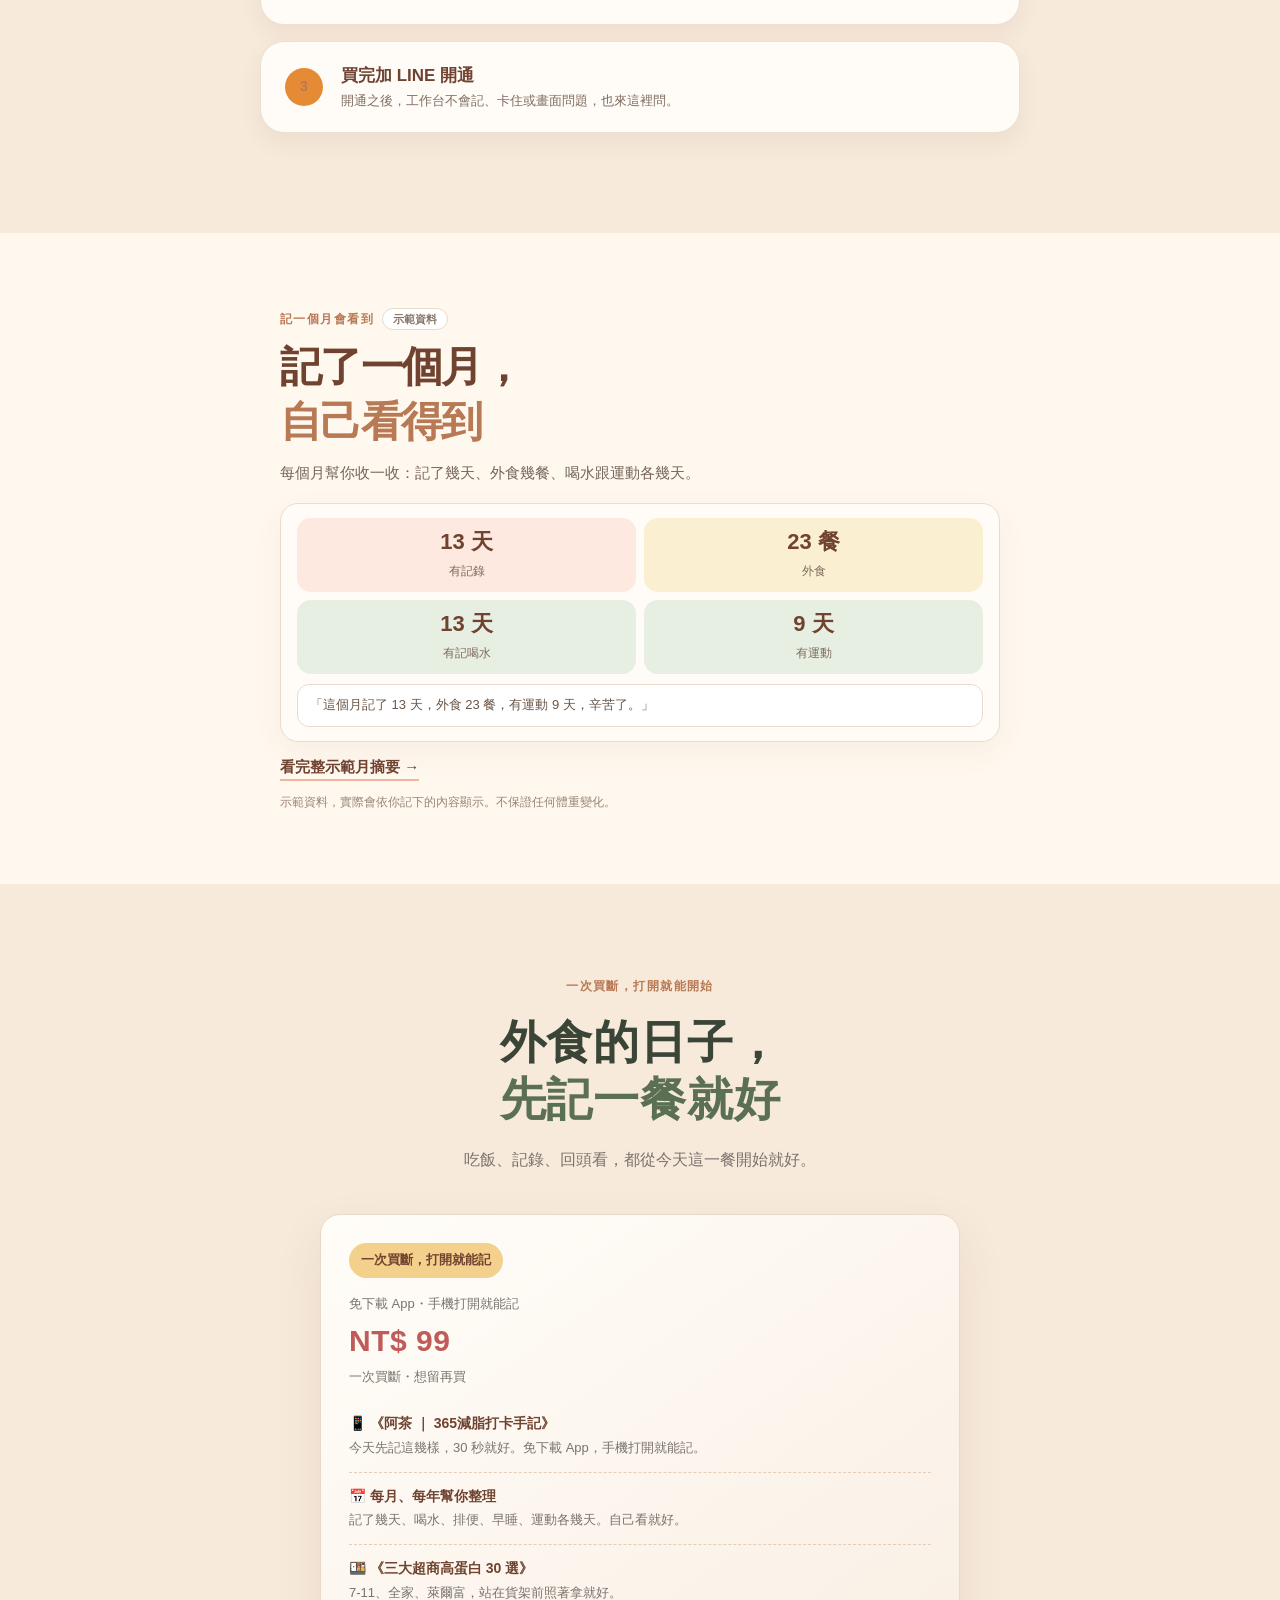
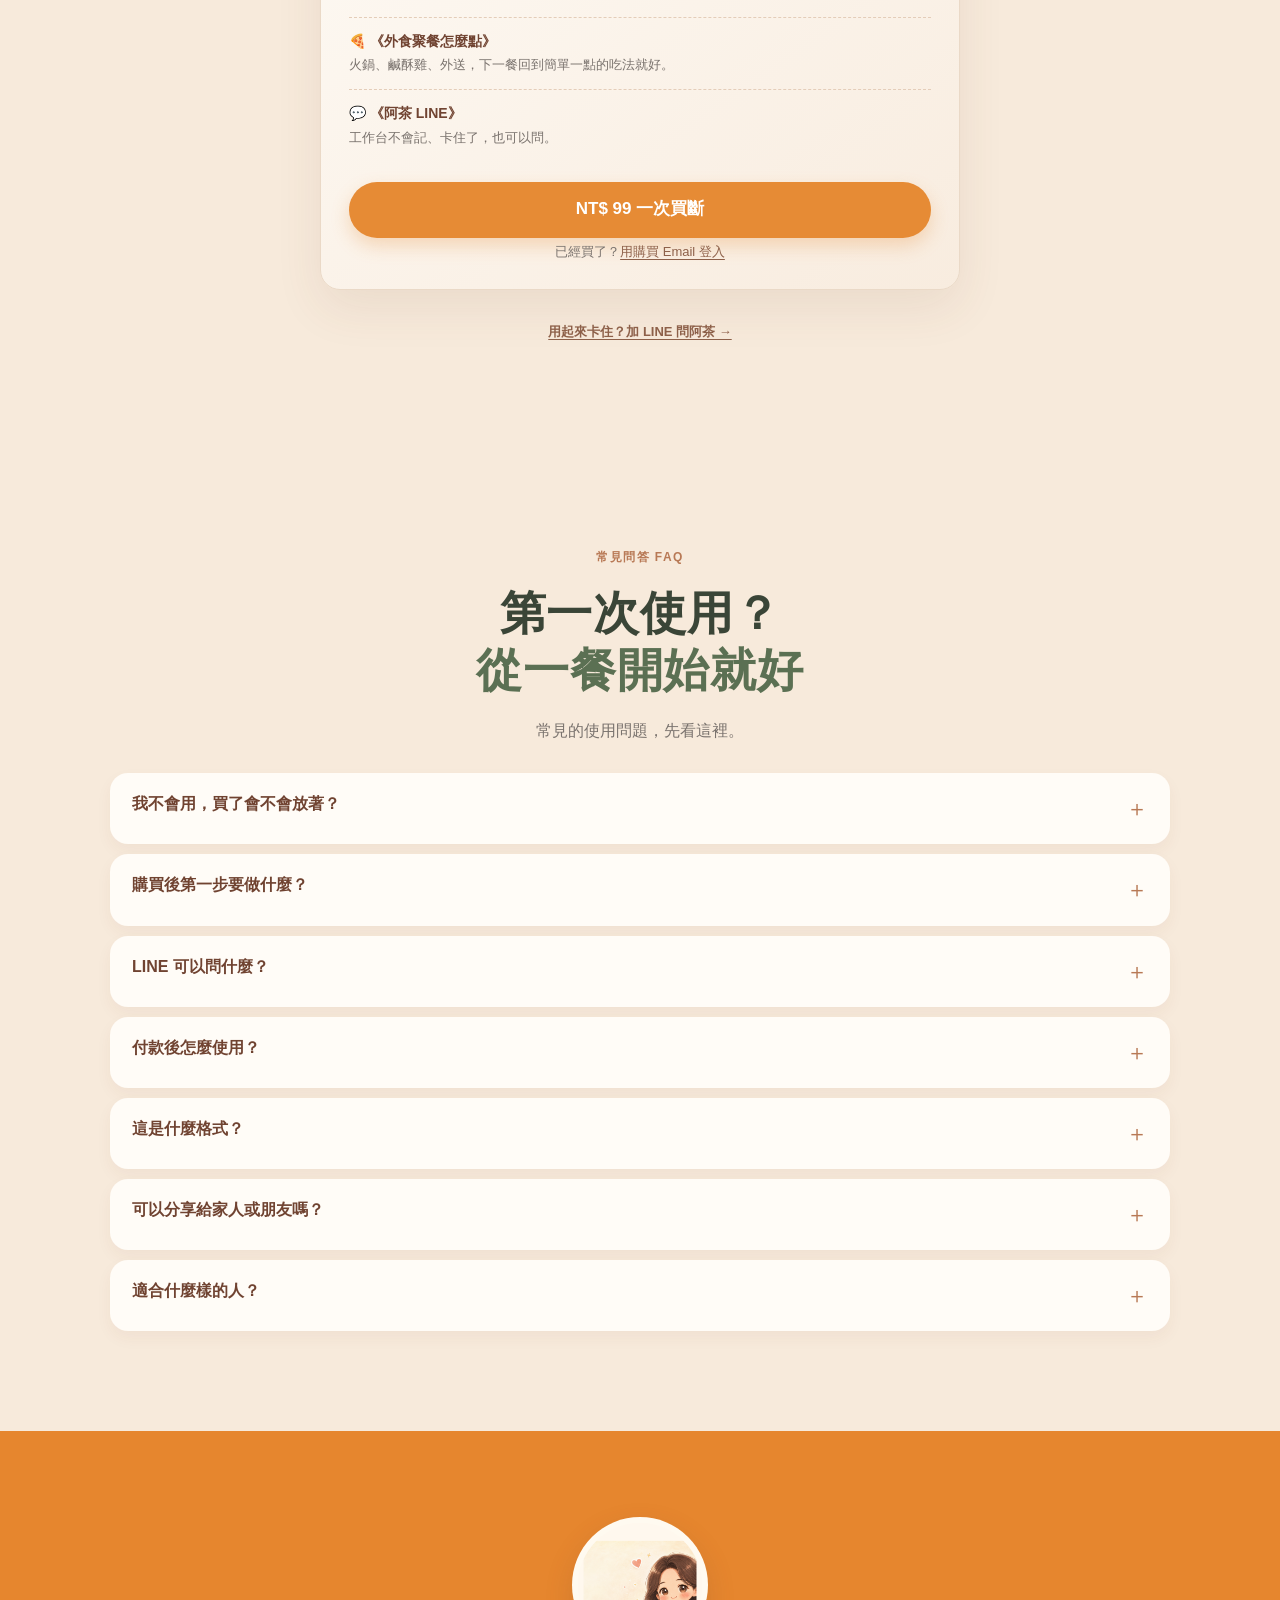
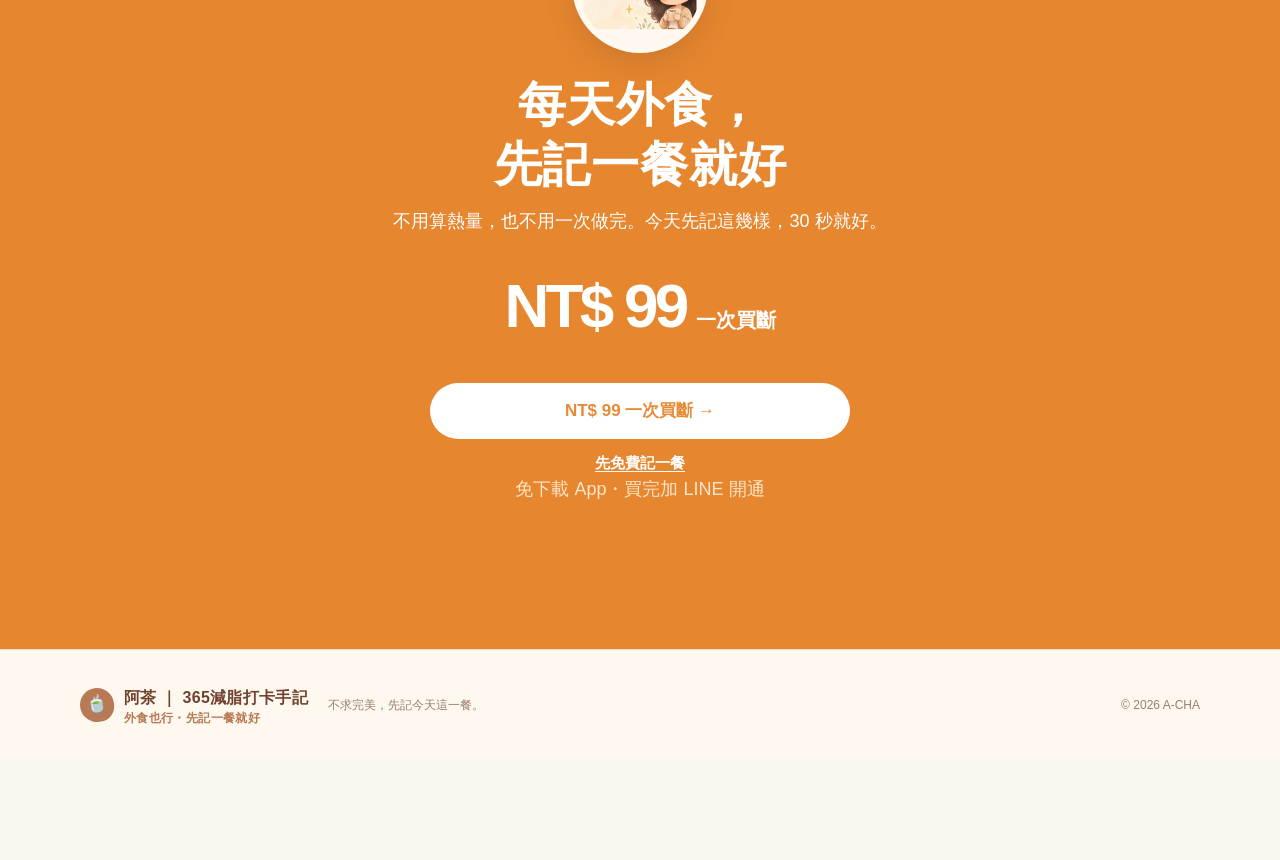
==== commit 2afdf592: "外食建議卡片改成三列，211／221 改由上方切換 每張卡只留蔬菜、蛋白質、澱粉，飲料改成小字。沒有蔬菜才顯示加菜提示。落地頁 B 區用同一套切換，不加購買按鈕。  Co-authored-by: s" ====
--- a/index.html
+++ b/index.html
@@ -24,7 +24,7 @@
   <link rel="preconnect" href="https://fonts.googleapis.com">
   <link rel="preconnect" href="https://fonts.gstatic.com" crossorigin>
   <link rel="preload" as="image" href="assets/acha-hero.png" fetchpriority="high">
-  <link rel="stylesheet" href="styles.css?v=8" />
+  <link rel="stylesheet" href="styles.css?v=9" />
 </head>
 <body>
   <a class="skip-link" href="#main">跳到主要內容</a>
@@ -114,26 +114,74 @@
           <h2 id="tools-title">不知道吃什麼？<br><em>打開照著點</em></h2>
           <p>早餐、午餐、晚餐、下午茶、宵夜都有現成配法。先給你看 3 組：</p>
         </div>
+        <div class="edition-toggle" role="group" aria-label="211 或 221">
+          <button type="button" class="is-on" data-edition="211" aria-pressed="true">211 一般</button>
+          <button type="button" data-edition="221" aria-pressed="false">221 健身</button>
+        </div>
         <article class="excerpt-card">
-          <div class="excerpt-hd"><span class="excerpt-when">☕ 早餐・超商</span><span class="excerpt-k">211 一般</span></div>
+          <div class="excerpt-hd"><span class="excerpt-when">☕ 早餐・超商</span></div>
           <h3>早安御飯糰組</h3>
-          <p class="excerpt-flow">茶葉蛋 ＋ 御飯糰・無糖茶</p>
-          <p class="excerpt-tip">🌱 方便的話，加一份燙青菜或沙拉就很好囉</p>
+          <div class="excerpt-edition" data-edition="211">
+            <p class="food-slot"><span class="food-slot-icon" aria-hidden="true">🥬</span><span class="food-slot-label">蔬菜</span><span class="food-slot-food is-empty">（無）</span></p>
+            <p class="food-slot"><span class="food-slot-icon" aria-hidden="true">🍳</span><span class="food-slot-label">蛋白質</span><span class="food-slot-food">茶葉蛋</span></p>
+            <p class="food-slot"><span class="food-slot-icon" aria-hidden="true">🍚</span><span class="food-slot-label">澱粉</span><span class="food-slot-food">御飯糰</span></p>
+            <p class="excerpt-tip">🌱 這組沒有蔬菜，方便的話可以加一份燙青菜或沙拉就很好囉</p>
+            <p class="food-drink">飲品：無糖茶</p>
+          </div>
+          <div class="excerpt-edition" data-edition="221">
+            <p class="food-slot"><span class="food-slot-icon" aria-hidden="true">🥬</span><span class="food-slot-label">蔬菜</span><span class="food-slot-food is-empty">（無）</span></p>
+            <p class="food-slot"><span class="food-slot-icon" aria-hidden="true">🍳</span><span class="food-slot-label">蛋白質</span><span class="food-slot-food">茶葉蛋 2 顆</span></p>
+            <p class="food-slot"><span class="food-slot-icon" aria-hidden="true">🍚</span><span class="food-slot-label">澱粉</span><span class="food-slot-food">御飯糰</span></p>
+            <p class="excerpt-tip">🌱 這組沒有蔬菜，方便的話可以加一份燙青菜或沙拉就很好囉</p>
+            <p class="food-drink">飲品：無糖茶</p>
+          </div>
         </article>
         <article class="excerpt-card">
-          <div class="excerpt-hd"><span class="excerpt-when">🍱 午餐・便當店</span><span class="excerpt-k">211 一般</span></div>
+          <div class="excerpt-hd"><span class="excerpt-when">🍱 午餐・便當店</span></div>
           <h3>便當店救援組</h3>
-          <p class="excerpt-flow">滷排骨便當（去炸皮、飯半碗）・無糖烏龍茶</p>
+          <div class="excerpt-edition" data-edition="211">
+            <p class="food-slot"><span class="food-slot-icon" aria-hidden="true">🥬</span><span class="food-slot-label">蔬菜</span><span class="food-slot-food is-empty">（無）</span></p>
+            <p class="food-slot"><span class="food-slot-icon" aria-hidden="true">🍳</span><span class="food-slot-label">蛋白質</span><span class="food-slot-food">台式滷排骨便當（去炸皮）</span></p>
+            <p class="food-slot"><span class="food-slot-icon" aria-hidden="true">🍚</span><span class="food-slot-label">澱粉</span><span class="food-slot-food">飯半碗</span></p>
+            <p class="excerpt-tip">🌱 這組沒有蔬菜，方便的話可以加一份燙青菜或沙拉就很好囉</p>
+            <p class="food-drink">飲品：無糖烏龍茶</p>
+          </div>
+          <div class="excerpt-edition" data-edition="221">
+            <p class="food-slot"><span class="food-slot-icon" aria-hidden="true">🥬</span><span class="food-slot-label">蔬菜</span><span class="food-slot-food is-empty">（無）</span></p>
+            <p class="food-slot"><span class="food-slot-icon" aria-hidden="true">🍳</span><span class="food-slot-label">蛋白質</span><span class="food-slot-food">台式滷雞腿便當 ＋ 加購滷蛋</span></p>
+            <p class="food-slot"><span class="food-slot-icon" aria-hidden="true">🍚</span><span class="food-slot-label">澱粉</span><span class="food-slot-food">飯 2/3 碗</span></p>
+            <p class="excerpt-tip">🌱 這組沒有蔬菜，方便的話可以加一份燙青菜或沙拉就很好囉</p>
+            <p class="food-drink">飲品：無糖烏龍茶</p>
+          </div>
         </article>
         <article class="excerpt-card">
-          <div class="excerpt-hd"><span class="excerpt-when">🍲 晚餐・聚餐</span><span class="excerpt-k">211 一般</span></div>
+          <div class="excerpt-hd"><span class="excerpt-when">🍲 晚餐・聚餐</span></div>
           <h3>火鍋聰明選組</h3>
-          <p class="excerpt-flow">蔬菜盤 ＋ 肉片 1 份 ＋ 冬粉半份・無糖茶</p>
+          <div class="excerpt-edition" data-edition="211">
+            <p class="food-slot"><span class="food-slot-icon" aria-hidden="true">🥬</span><span class="food-slot-label">蔬菜</span><span class="food-slot-food">蔬菜盤</span></p>
+            <p class="food-slot"><span class="food-slot-icon" aria-hidden="true">🍳</span><span class="food-slot-label">蛋白質</span><span class="food-slot-food">肉片 1 份</span></p>
+            <p class="food-slot"><span class="food-slot-icon" aria-hidden="true">🍚</span><span class="food-slot-label">澱粉</span><span class="food-slot-food">冬粉半份</span></p>
+            <p class="food-drink">飲品：無糖茶</p>
+          </div>
+          <div class="excerpt-edition" data-edition="221">
+            <p class="food-slot"><span class="food-slot-icon" aria-hidden="true">🥬</span><span class="food-slot-label">蔬菜</span><span class="food-slot-food">蔬菜盤</span></p>
+            <p class="food-slot"><span class="food-slot-icon" aria-hidden="true">🍳</span><span class="food-slot-label">蛋白質</span><span class="food-slot-food">肉片 1.5 份 ＋ 豆腐／蛋</span></p>
+            <p class="food-slot"><span class="food-slot-icon" aria-hidden="true">🍚</span><span class="food-slot-label">澱粉</span><span class="food-slot-food">冬粉半份</span></p>
+          </div>
         </article>
         <div class="excerpt-lock">
           <article class="excerpt-card" aria-hidden="true">
             <h3>雞腿蔬菜便當組</h3>
-            <p class="excerpt-flow">青菜 2 格 ＋ 烤雞腿 ＋ 飯半碗</p>
+            <div class="excerpt-edition" data-edition="211">
+              <p class="food-slot"><span class="food-slot-icon" aria-hidden="true">🥬</span><span class="food-slot-label">蔬菜</span><span class="food-slot-food">青菜 2 格</span></p>
+              <p class="food-slot"><span class="food-slot-icon" aria-hidden="true">🍳</span><span class="food-slot-label">蛋白質</span><span class="food-slot-food">烤雞腿</span></p>
+              <p class="food-slot"><span class="food-slot-icon" aria-hidden="true">🍚</span><span class="food-slot-label">澱粉</span><span class="food-slot-food">飯半碗</span></p>
+            </div>
+            <div class="excerpt-edition" data-edition="221">
+              <p class="food-slot"><span class="food-slot-icon" aria-hidden="true">🥬</span><span class="food-slot-label">蔬菜</span><span class="food-slot-food">青菜 2 格</span></p>
+              <p class="food-slot"><span class="food-slot-icon" aria-hidden="true">🍳</span><span class="food-slot-label">蛋白質</span><span class="food-slot-food">烤雞腿 ＋ 滷蛋</span></p>
+              <p class="food-slot"><span class="food-slot-icon" aria-hidden="true">🍚</span><span class="food-slot-label">澱粉</span><span class="food-slot-food">飯 2/3 碗</span></p>
+            </div>
           </article>
           <span>🔒 其他組合在完整版</span>
         </div>
@@ -190,6 +238,6 @@
     <section class="final-cta section-pad" aria-labelledby="final-cta-title"><div class="shell final-cta-card"><div class="tea-character final-avatar-frame" aria-hidden="true"><img class="final-avatar" src="assets/acha-avatar.png" alt="" /></div><h2 id="final-cta-title">每天外食，<br>先記一餐就好</h2><p>不用算熱量，也不用一次做完。今天先記這幾樣，30 秒就好。</p><div class="final-price"><strong>NT$ 99</strong><span>一次買斷</span></div><div class="final-actions"><a class="button final-buy buy-btn" href="https://portaly.cc/swjonlyone/product/AsJrabRIMk2IJMwtBclw" target="_blank" rel="noopener noreferrer">NT$ 99 一次買斷 →</a><a class="final-demo-link" href="https://swjonlyone.github.io/acha/app/?demo=1&locale=zh-TW" target="_blank" rel="noopener noreferrer">先免費記一餐</a></div><p class="final-note">免下載 App・買完加 LINE 開通</p></div></section>
     <div class="sticky-buy is-hidden" role="region" aria-label="快速購買" hidden><a class="buy-btn" href="https://portaly.cc/swjonlyone/product/AsJrabRIMk2IJMwtBclw" target="_blank" rel="noopener noreferrer">NT$ 99 一次買斷 →</a></div>
   <footer class="site-footer"><div class="shell footer-wrap"><a class="brand" href="#top"><span class="brand-mark">🍵</span><span>阿茶 ｜ 365減脂打卡手記<span class="brand-sub">外食也行・先記一餐就好</span></span></a><p>不求完美，先記今天這一餐。</p><span class="copyright">© 2026 A-CHA</span></div></footer>
-  <script src="script.js?v=4"></script>
+  <script src="script.js?v=5"></script>
 </body>
 </html>
--- a/styles.css
+++ b/styles.css
@@ -398,9 +398,21 @@
 .excerpt-hd{display:flex;justify-content:space-between;align-items:center;gap:8px}
 .excerpt-when{font-size:12px;color:var(--tea);font-weight:800}
 .excerpt-k{flex:0 0 auto;font-size:11px;font-weight:700;color:#5f7a52;background:#eef3ea;border-radius:6px;padding:1px 7px}
-.excerpt-card h3{margin:2px 0 0;font-size:15px;font-weight:800;color:var(--dark);line-height:1.45}
+.excerpt-card h3{margin:2px 0 8px;font-size:15px;font-weight:800;color:var(--dark);line-height:1.45}
 .excerpt-flow{margin:4px 0 0;font-size:15px;color:var(--ink);line-height:1.55}
-.excerpt-tip{margin:4px 0 0;font-size:12px;color:#5f7a52;line-height:1.55}
+.excerpt-tip{margin:8px 0 0;font-size:12px;color:#5f7a52;line-height:1.55}
+.edition-toggle{display:flex;width:min(100%,280px);margin:0 0 14px;padding:3px;border:1px solid var(--line);border-radius:999px;background:#fff}
+.edition-toggle button{flex:1;margin:0;border:0;border-radius:999px;background:transparent;color:var(--dark);font-size:14px;font-weight:700;line-height:1.3;padding:8px 10px;cursor:pointer;box-shadow:none}
+.edition-toggle button.is-on{background:#f6ebdf;color:var(--dark)}
+.edition-toggle button:hover{transform:none;box-shadow:none;background:#f6ebdf}
+.edition-toggle button:focus-visible{outline:3px solid var(--yellow);outline-offset:2px}
+#tools:not([data-edition="221"]) .excerpt-edition[data-edition="221"],
+#tools[data-edition="221"] .excerpt-edition[data-edition="211"]{display:none}
+.food-slot{display:grid;grid-template-columns:1.35em 4.4em minmax(0,1fr);gap:6px;align-items:baseline;margin:0;font-size:14px;line-height:1.45;color:var(--ink)}
+.food-slot+.food-slot{margin-top:4px}
+.food-slot-label{font-weight:800;color:var(--dark)}
+.food-slot-food.is-empty{color:#a8988c}
+.food-drink{margin:8px 0 0;font-size:12px;color:#857263;line-height:1.5}
 .excerpt-lock{position:relative;margin-top:10px}
 .excerpt-lock .excerpt-card{filter:blur(2.5px);opacity:.7;margin-bottom:0;pointer-events:none;user-select:none}
 .excerpt-lock>span{position:absolute;inset:0;display:grid;place-items:center;padding:8px;font-size:13px;font-weight:800;color:var(--dark);text-align:center}
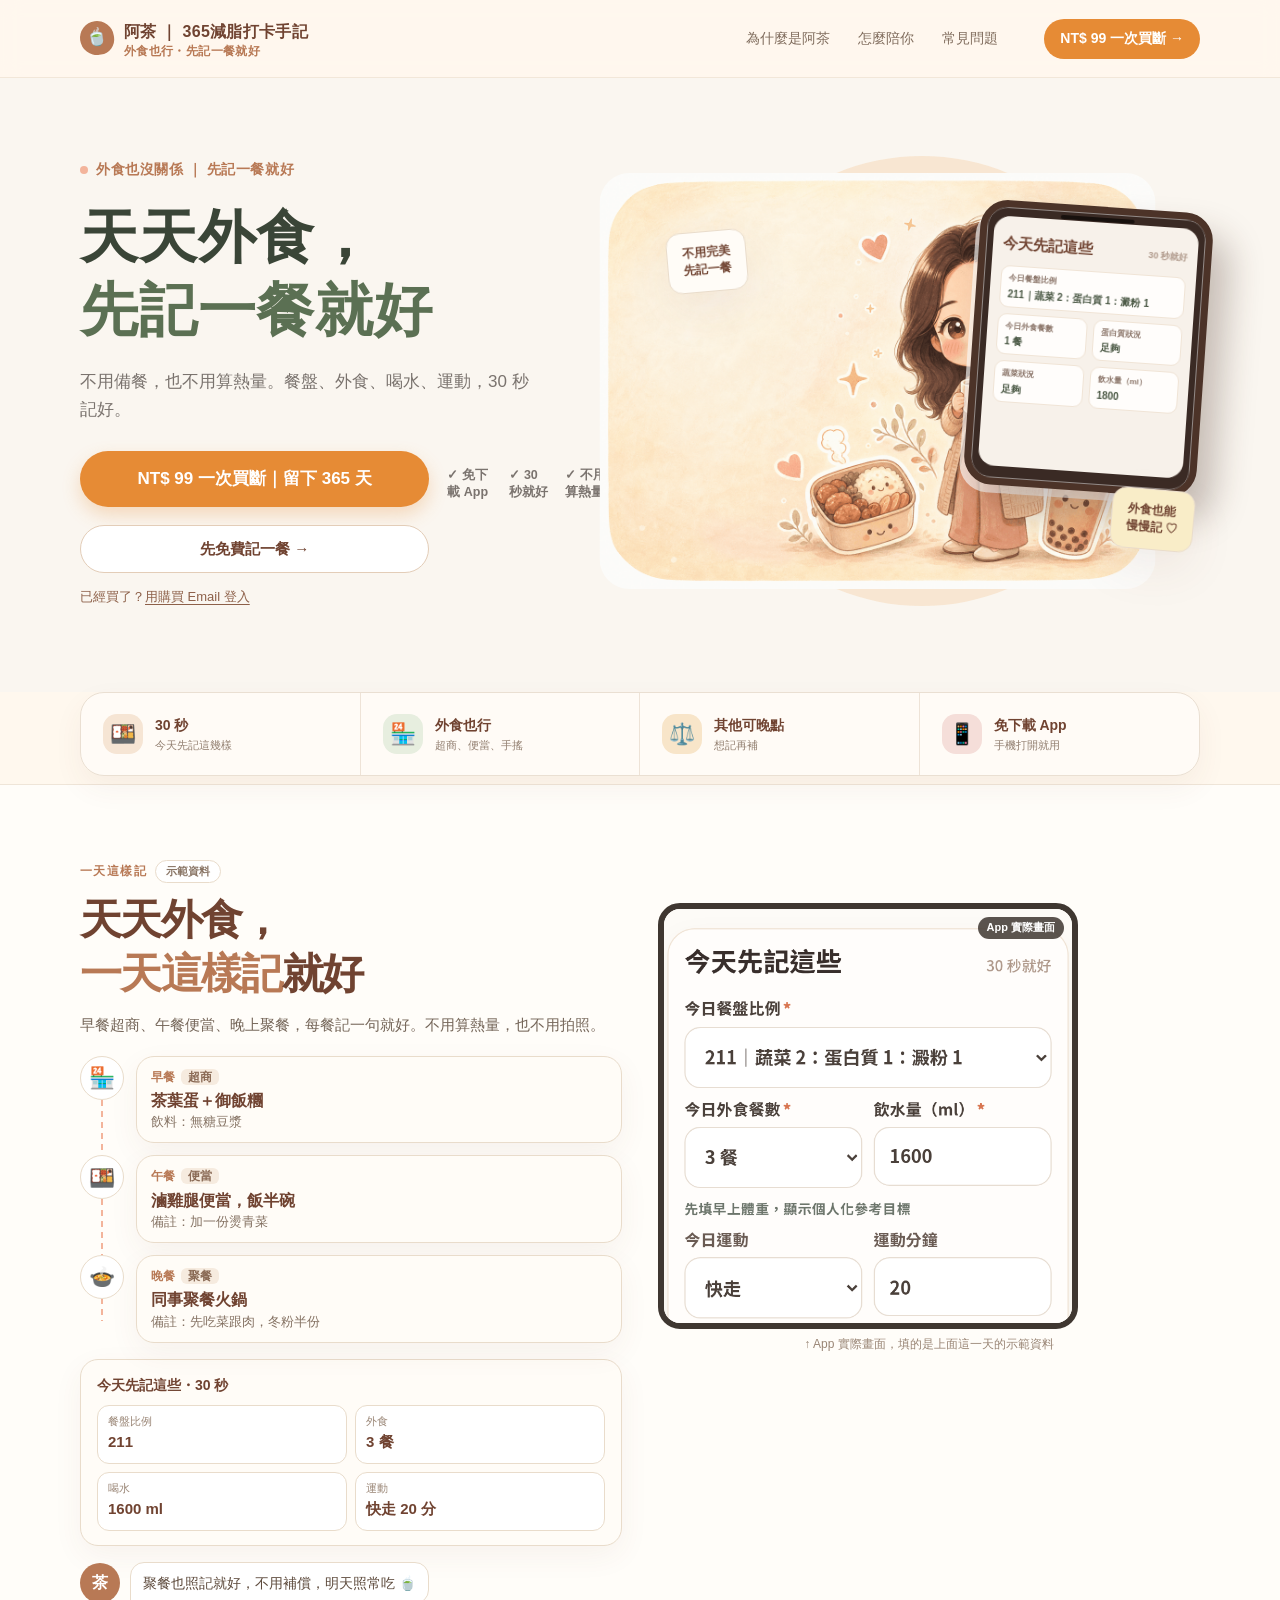
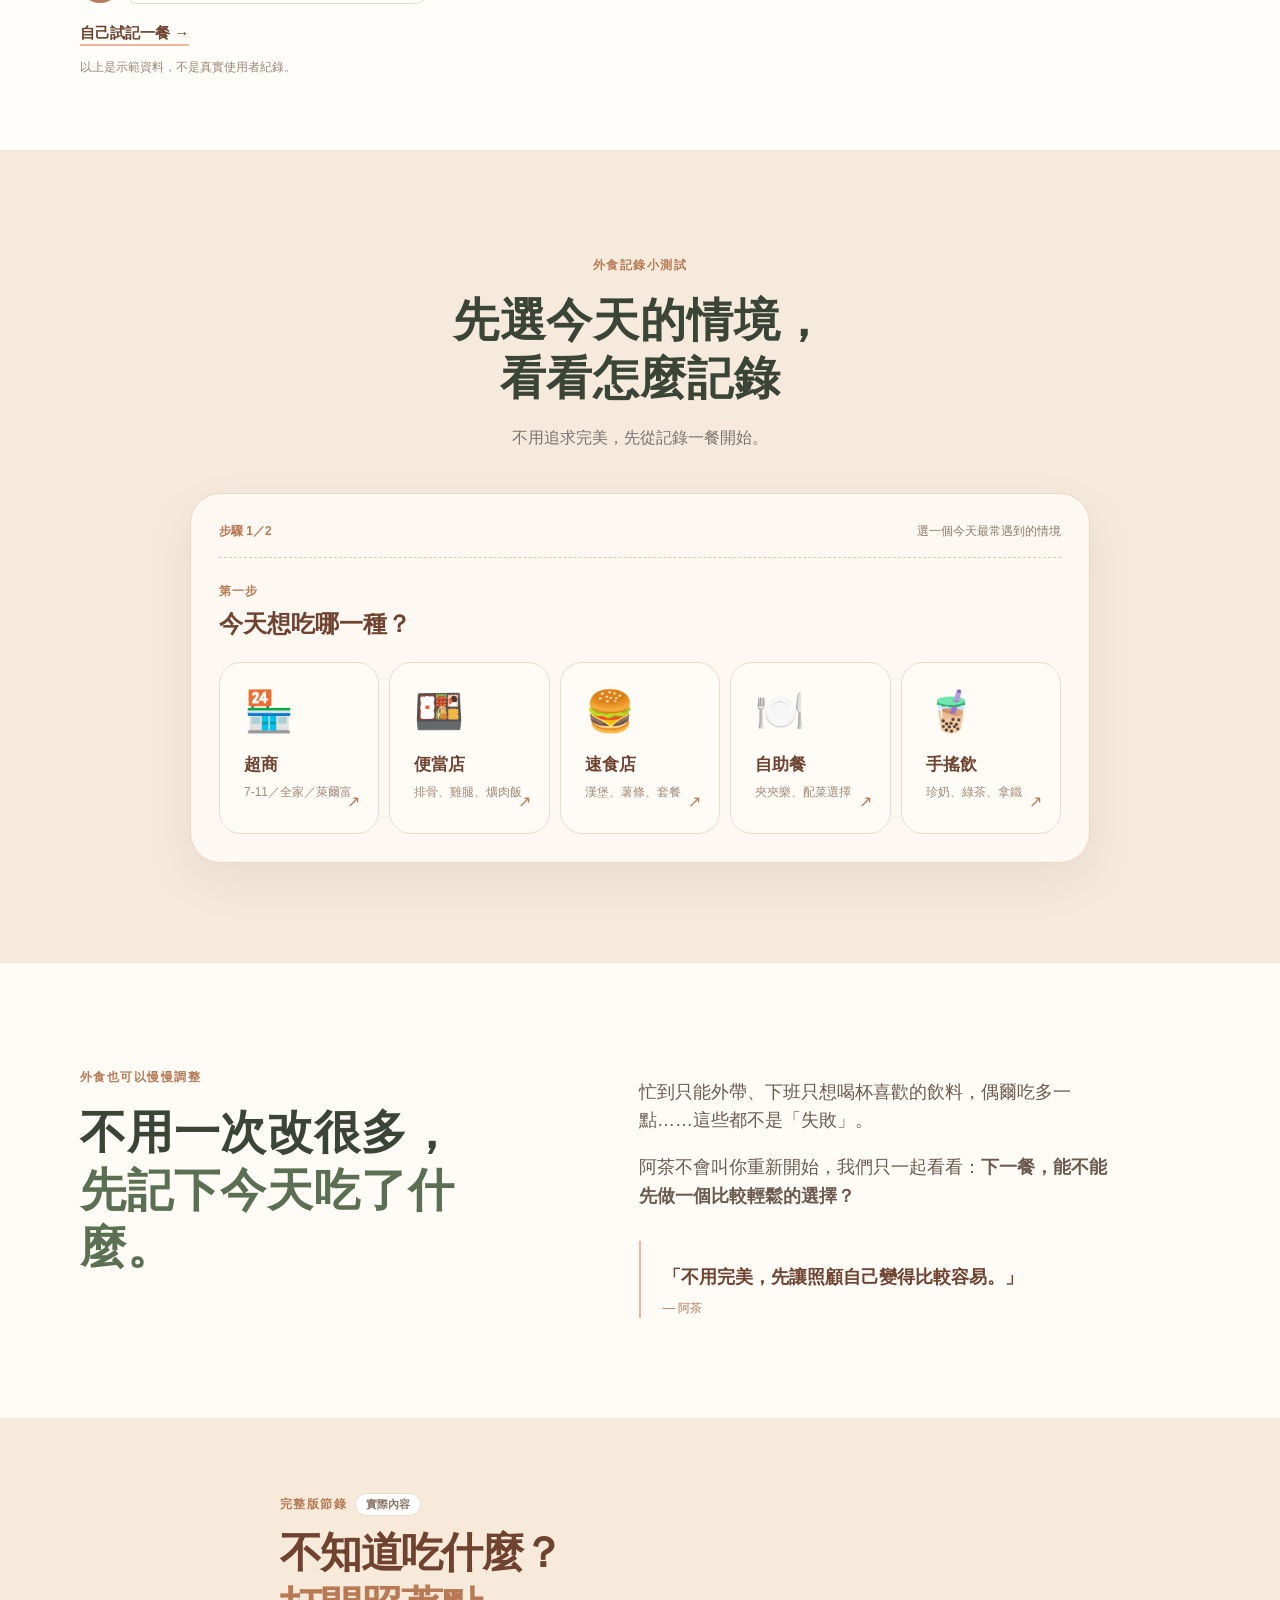
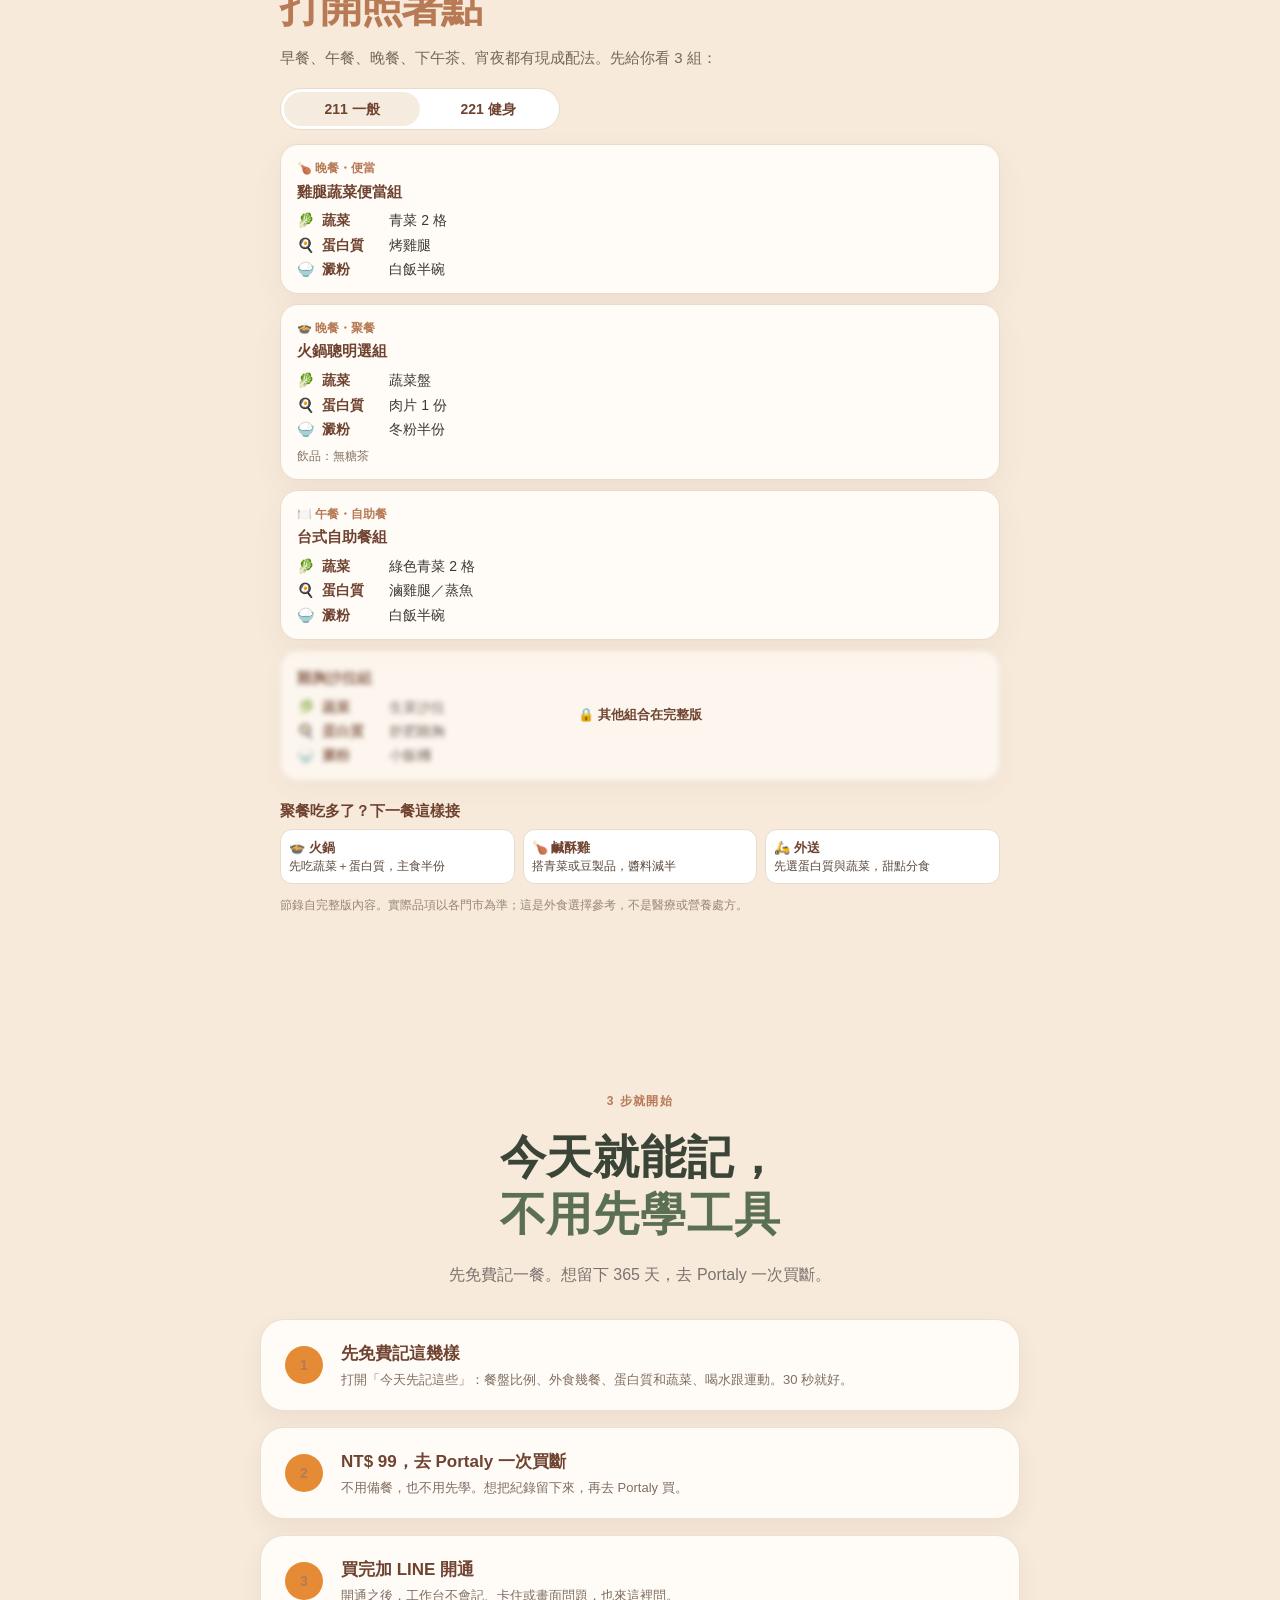
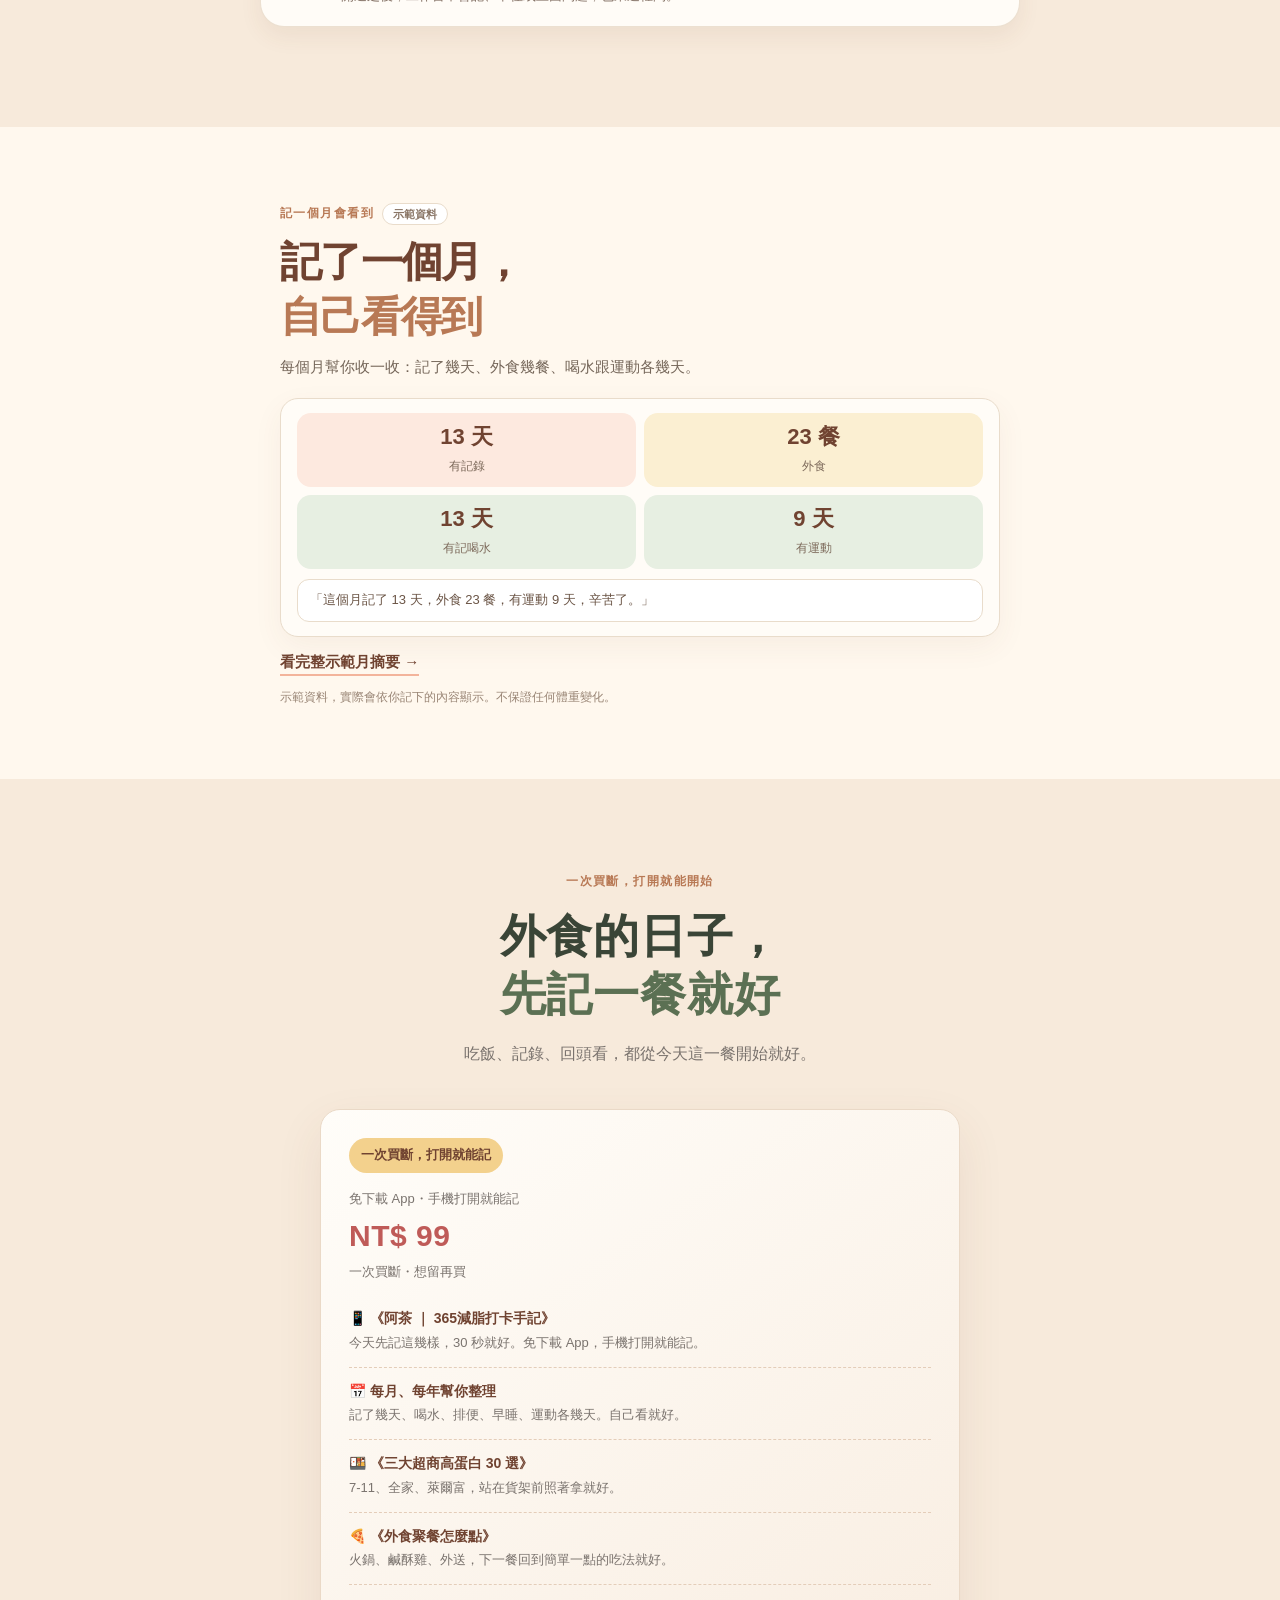
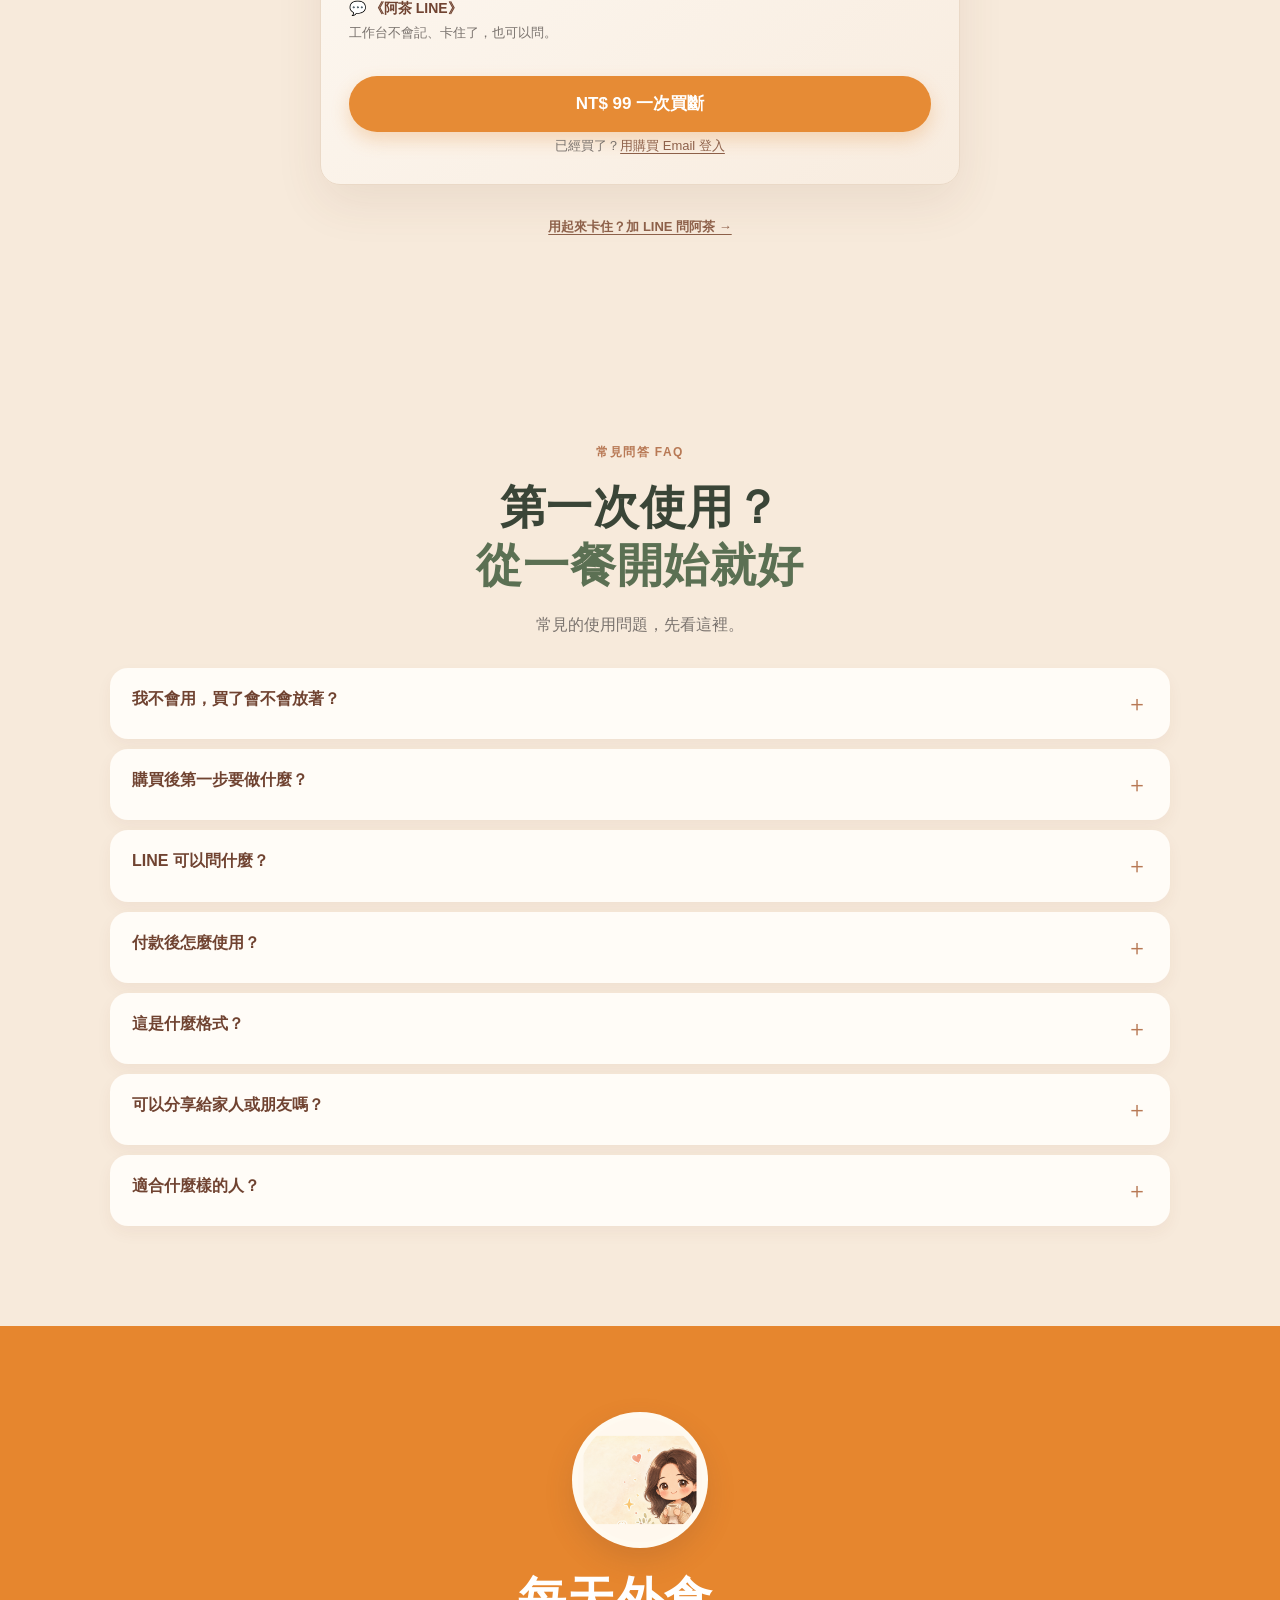
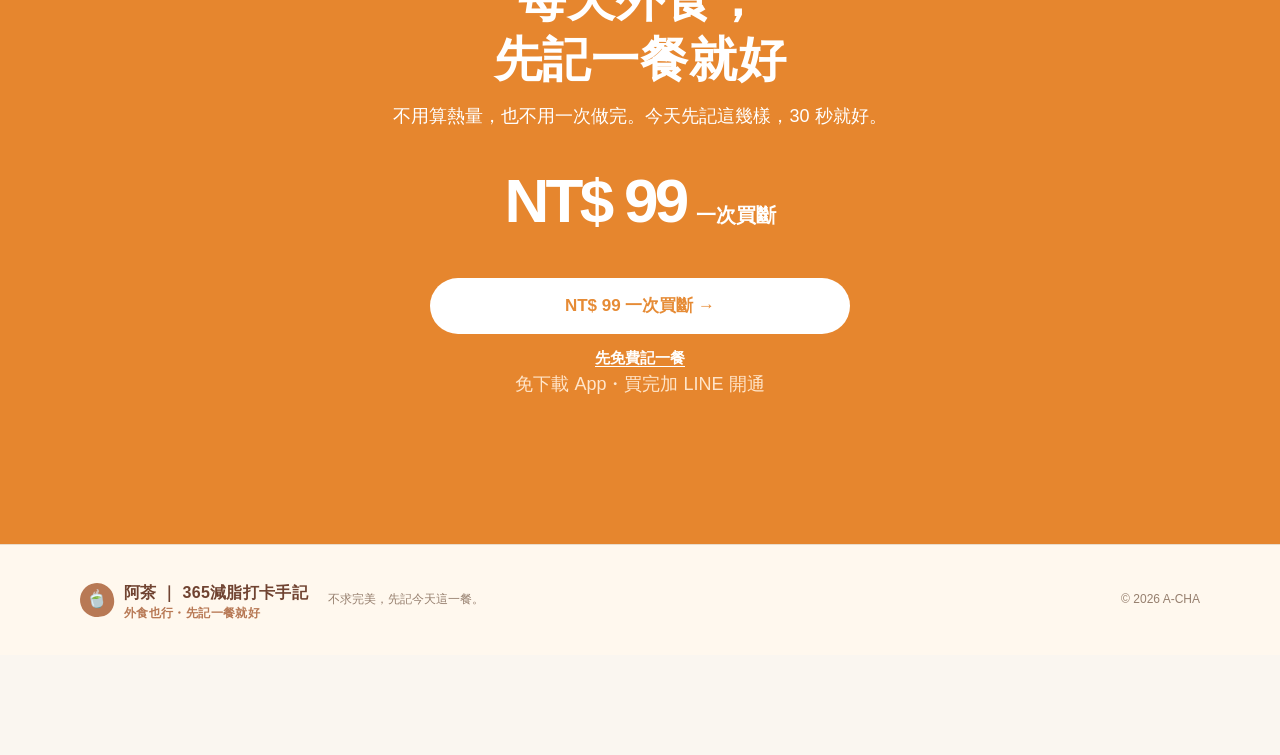
==== commit e2883953: "外食建議 30 組按蔬菜、蛋白質、澱粉拆開 同一道菜不再填兩格，水果與份量提示改成小字。午餐烤雞的 221 仍保留關東煮蘿蔔。落地頁節錄改成有蔬菜的三組，方案卡維持 30 選。  Co-authore" ====
--- a/index.html
+++ b/index.html
@@ -24,7 +24,7 @@
   <link rel="preconnect" href="https://fonts.googleapis.com">
   <link rel="preconnect" href="https://fonts.gstatic.com" crossorigin>
   <link rel="preload" as="image" href="assets/acha-hero.png" fetchpriority="high">
-  <link rel="stylesheet" href="styles.css?v=9" />
+  <link rel="stylesheet" href="styles.css?v=10" />
 </head>
 <body>
   <a class="skip-link" href="#main">跳到主要內容</a>
@@ -119,39 +119,17 @@
           <button type="button" data-edition="221" aria-pressed="false">221 健身</button>
         </div>
         <article class="excerpt-card">
-          <div class="excerpt-hd"><span class="excerpt-when">☕ 早餐・超商</span></div>
-          <h3>早安御飯糰組</h3>
+          <div class="excerpt-hd"><span class="excerpt-when">🍗 晚餐・便當</span></div>
+          <h3>雞腿蔬菜便當組</h3>
           <div class="excerpt-edition" data-edition="211">
-            <p class="food-slot"><span class="food-slot-icon" aria-hidden="true">🥬</span><span class="food-slot-label">蔬菜</span><span class="food-slot-food is-empty">（無）</span></p>
-            <p class="food-slot"><span class="food-slot-icon" aria-hidden="true">🍳</span><span class="food-slot-label">蛋白質</span><span class="food-slot-food">茶葉蛋</span></p>
-            <p class="food-slot"><span class="food-slot-icon" aria-hidden="true">🍚</span><span class="food-slot-label">澱粉</span><span class="food-slot-food">御飯糰</span></p>
-            <p class="excerpt-tip">🌱 這組沒有蔬菜，方便的話可以加一份燙青菜或沙拉就很好囉</p>
-            <p class="food-drink">飲品：無糖茶</p>
+            <p class="food-slot"><span class="food-slot-icon" aria-hidden="true">🥬</span><span class="food-slot-label">蔬菜</span><span class="food-slot-food">青菜 2 格</span></p>
+            <p class="food-slot"><span class="food-slot-icon" aria-hidden="true">🍳</span><span class="food-slot-label">蛋白質</span><span class="food-slot-food">烤雞腿</span></p>
+            <p class="food-slot"><span class="food-slot-icon" aria-hidden="true">🍚</span><span class="food-slot-label">澱粉</span><span class="food-slot-food">白飯半碗</span></p>
           </div>
           <div class="excerpt-edition" data-edition="221">
-            <p class="food-slot"><span class="food-slot-icon" aria-hidden="true">🥬</span><span class="food-slot-label">蔬菜</span><span class="food-slot-food is-empty">（無）</span></p>
-            <p class="food-slot"><span class="food-slot-icon" aria-hidden="true">🍳</span><span class="food-slot-label">蛋白質</span><span class="food-slot-food">茶葉蛋 2 顆</span></p>
-            <p class="food-slot"><span class="food-slot-icon" aria-hidden="true">🍚</span><span class="food-slot-label">澱粉</span><span class="food-slot-food">御飯糰</span></p>
-            <p class="excerpt-tip">🌱 這組沒有蔬菜，方便的話可以加一份燙青菜或沙拉就很好囉</p>
-            <p class="food-drink">飲品：無糖茶</p>
-          </div>
-        </article>
-        <article class="excerpt-card">
-          <div class="excerpt-hd"><span class="excerpt-when">🍱 午餐・便當店</span></div>
-          <h3>便當店救援組</h3>
-          <div class="excerpt-edition" data-edition="211">
-            <p class="food-slot"><span class="food-slot-icon" aria-hidden="true">🥬</span><span class="food-slot-label">蔬菜</span><span class="food-slot-food is-empty">（無）</span></p>
-            <p class="food-slot"><span class="food-slot-icon" aria-hidden="true">🍳</span><span class="food-slot-label">蛋白質</span><span class="food-slot-food">台式滷排骨便當（去炸皮）</span></p>
-            <p class="food-slot"><span class="food-slot-icon" aria-hidden="true">🍚</span><span class="food-slot-label">澱粉</span><span class="food-slot-food">飯半碗</span></p>
-            <p class="excerpt-tip">🌱 這組沒有蔬菜，方便的話可以加一份燙青菜或沙拉就很好囉</p>
-            <p class="food-drink">飲品：無糖烏龍茶</p>
-          </div>
-          <div class="excerpt-edition" data-edition="221">
-            <p class="food-slot"><span class="food-slot-icon" aria-hidden="true">🥬</span><span class="food-slot-label">蔬菜</span><span class="food-slot-food is-empty">（無）</span></p>
-            <p class="food-slot"><span class="food-slot-icon" aria-hidden="true">🍳</span><span class="food-slot-label">蛋白質</span><span class="food-slot-food">台式滷雞腿便當 ＋ 加購滷蛋</span></p>
-            <p class="food-slot"><span class="food-slot-icon" aria-hidden="true">🍚</span><span class="food-slot-label">澱粉</span><span class="food-slot-food">飯 2/3 碗</span></p>
-            <p class="excerpt-tip">🌱 這組沒有蔬菜，方便的話可以加一份燙青菜或沙拉就很好囉</p>
-            <p class="food-drink">飲品：無糖烏龍茶</p>
+            <p class="food-slot"><span class="food-slot-icon" aria-hidden="true">🥬</span><span class="food-slot-label">蔬菜</span><span class="food-slot-food">青菜 2 格</span></p>
+            <p class="food-slot"><span class="food-slot-icon" aria-hidden="true">🍳</span><span class="food-slot-label">蛋白質</span><span class="food-slot-food">烤雞腿 ＋ 滷蛋</span></p>
+            <p class="food-slot"><span class="food-slot-icon" aria-hidden="true">🍚</span><span class="food-slot-label">澱粉</span><span class="food-slot-food">白飯 2/3 碗</span></p>
           </div>
         </article>
         <article class="excerpt-card">
@@ -169,18 +147,32 @@
             <p class="food-slot"><span class="food-slot-icon" aria-hidden="true">🍚</span><span class="food-slot-label">澱粉</span><span class="food-slot-food">冬粉半份</span></p>
           </div>
         </article>
+        <article class="excerpt-card">
+          <div class="excerpt-hd"><span class="excerpt-when">🍽️ 午餐・自助餐</span></div>
+          <h3>台式自助餐組</h3>
+          <div class="excerpt-edition" data-edition="211">
+            <p class="food-slot"><span class="food-slot-icon" aria-hidden="true">🥬</span><span class="food-slot-label">蔬菜</span><span class="food-slot-food">綠色青菜 2 格</span></p>
+            <p class="food-slot"><span class="food-slot-icon" aria-hidden="true">🍳</span><span class="food-slot-label">蛋白質</span><span class="food-slot-food">滷雞腿／蒸魚</span></p>
+            <p class="food-slot"><span class="food-slot-icon" aria-hidden="true">🍚</span><span class="food-slot-label">澱粉</span><span class="food-slot-food">白飯半碗</span></p>
+          </div>
+          <div class="excerpt-edition" data-edition="221">
+            <p class="food-slot"><span class="food-slot-icon" aria-hidden="true">🥬</span><span class="food-slot-label">蔬菜</span><span class="food-slot-food">綠色青菜 2 格</span></p>
+            <p class="food-slot"><span class="food-slot-icon" aria-hidden="true">🍳</span><span class="food-slot-label">蛋白質</span><span class="food-slot-food">滷雞腿 ＋ 滷蛋 1 顆</span></p>
+            <p class="food-slot"><span class="food-slot-icon" aria-hidden="true">🍚</span><span class="food-slot-label">澱粉</span><span class="food-slot-food">白飯 2/3 碗</span></p>
+          </div>
+        </article>
         <div class="excerpt-lock">
           <article class="excerpt-card" aria-hidden="true">
-            <h3>雞腿蔬菜便當組</h3>
+            <h3>雞胸沙拉組</h3>
             <div class="excerpt-edition" data-edition="211">
-              <p class="food-slot"><span class="food-slot-icon" aria-hidden="true">🥬</span><span class="food-slot-label">蔬菜</span><span class="food-slot-food">青菜 2 格</span></p>
-              <p class="food-slot"><span class="food-slot-icon" aria-hidden="true">🍳</span><span class="food-slot-label">蛋白質</span><span class="food-slot-food">烤雞腿</span></p>
-              <p class="food-slot"><span class="food-slot-icon" aria-hidden="true">🍚</span><span class="food-slot-label">澱粉</span><span class="food-slot-food">飯半碗</span></p>
+              <p class="food-slot"><span class="food-slot-icon" aria-hidden="true">🥬</span><span class="food-slot-label">蔬菜</span><span class="food-slot-food">生菜沙拉</span></p>
+              <p class="food-slot"><span class="food-slot-icon" aria-hidden="true">🍳</span><span class="food-slot-label">蛋白質</span><span class="food-slot-food">舒肥雞胸</span></p>
+              <p class="food-slot"><span class="food-slot-icon" aria-hidden="true">🍚</span><span class="food-slot-label">澱粉</span><span class="food-slot-food">小飯糰</span></p>
             </div>
             <div class="excerpt-edition" data-edition="221">
-              <p class="food-slot"><span class="food-slot-icon" aria-hidden="true">🥬</span><span class="food-slot-label">蔬菜</span><span class="food-slot-food">青菜 2 格</span></p>
-              <p class="food-slot"><span class="food-slot-icon" aria-hidden="true">🍳</span><span class="food-slot-label">蛋白質</span><span class="food-slot-food">烤雞腿 ＋ 滷蛋</span></p>
-              <p class="food-slot"><span class="food-slot-icon" aria-hidden="true">🍚</span><span class="food-slot-label">澱粉</span><span class="food-slot-food">飯 2/3 碗</span></p>
+              <p class="food-slot"><span class="food-slot-icon" aria-hidden="true">🥬</span><span class="food-slot-label">蔬菜</span><span class="food-slot-food">生菜沙拉</span></p>
+              <p class="food-slot"><span class="food-slot-icon" aria-hidden="true">🍳</span><span class="food-slot-label">蛋白質</span><span class="food-slot-food">舒肥雞胸</span></p>
+              <p class="food-slot"><span class="food-slot-icon" aria-hidden="true">🍚</span><span class="food-slot-label">澱粉</span><span class="food-slot-food">飯糰</span></p>
             </div>
           </article>
           <span>🔒 其他組合在完整版</span>
--- a/styles.css
+++ b/styles.css
@@ -412,7 +412,7 @@
 .food-slot+.food-slot{margin-top:4px}
 .food-slot-label{font-weight:800;color:var(--dark)}
 .food-slot-food.is-empty{color:#a8988c}
-.food-drink{margin:8px 0 0;font-size:12px;color:#857263;line-height:1.5}
+.food-drink,.food-extra{margin:8px 0 0;font-size:12px;color:#857263;line-height:1.5}
 .excerpt-lock{position:relative;margin-top:10px}
 .excerpt-lock .excerpt-card{filter:blur(2.5px);opacity:.7;margin-bottom:0;pointer-events:none;user-select:none}
 .excerpt-lock>span{position:absolute;inset:0;display:grid;place-items:center;padding:8px;font-size:13px;font-weight:800;color:var(--dark);text-align:center}
